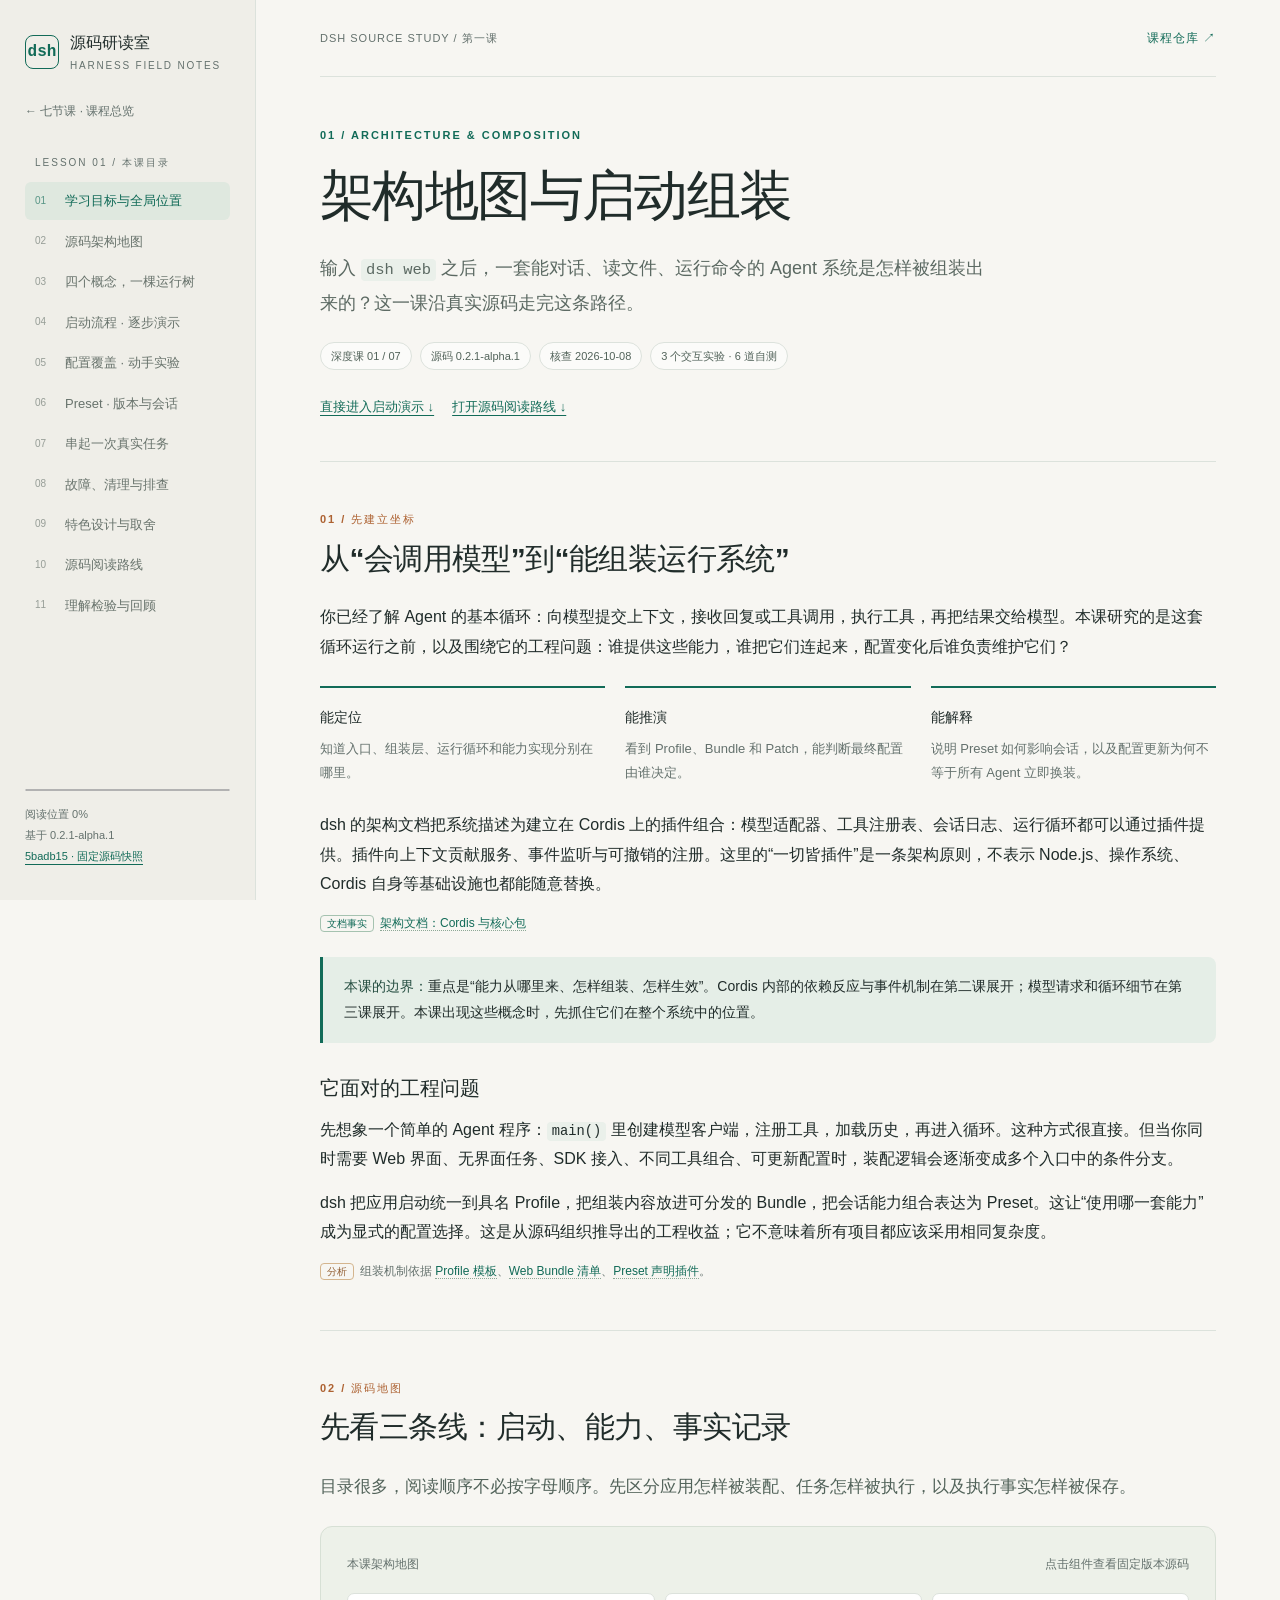
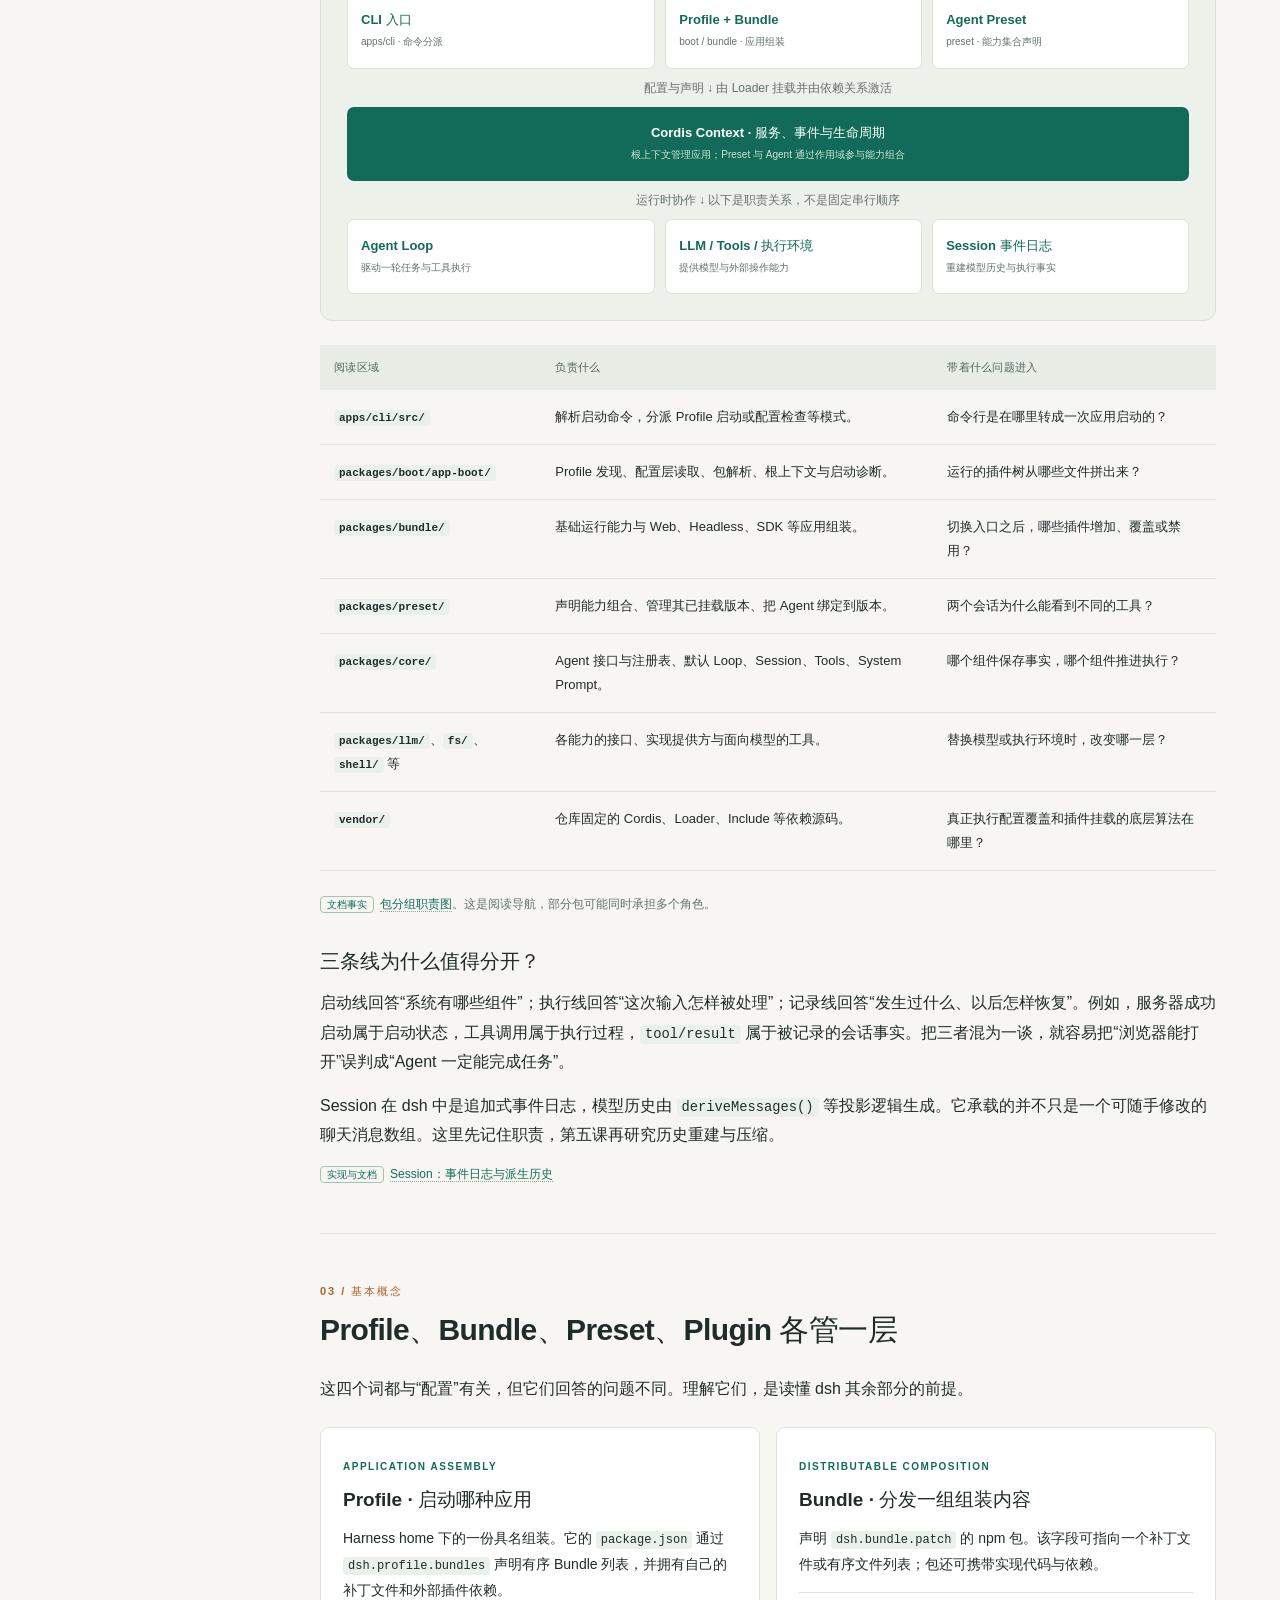
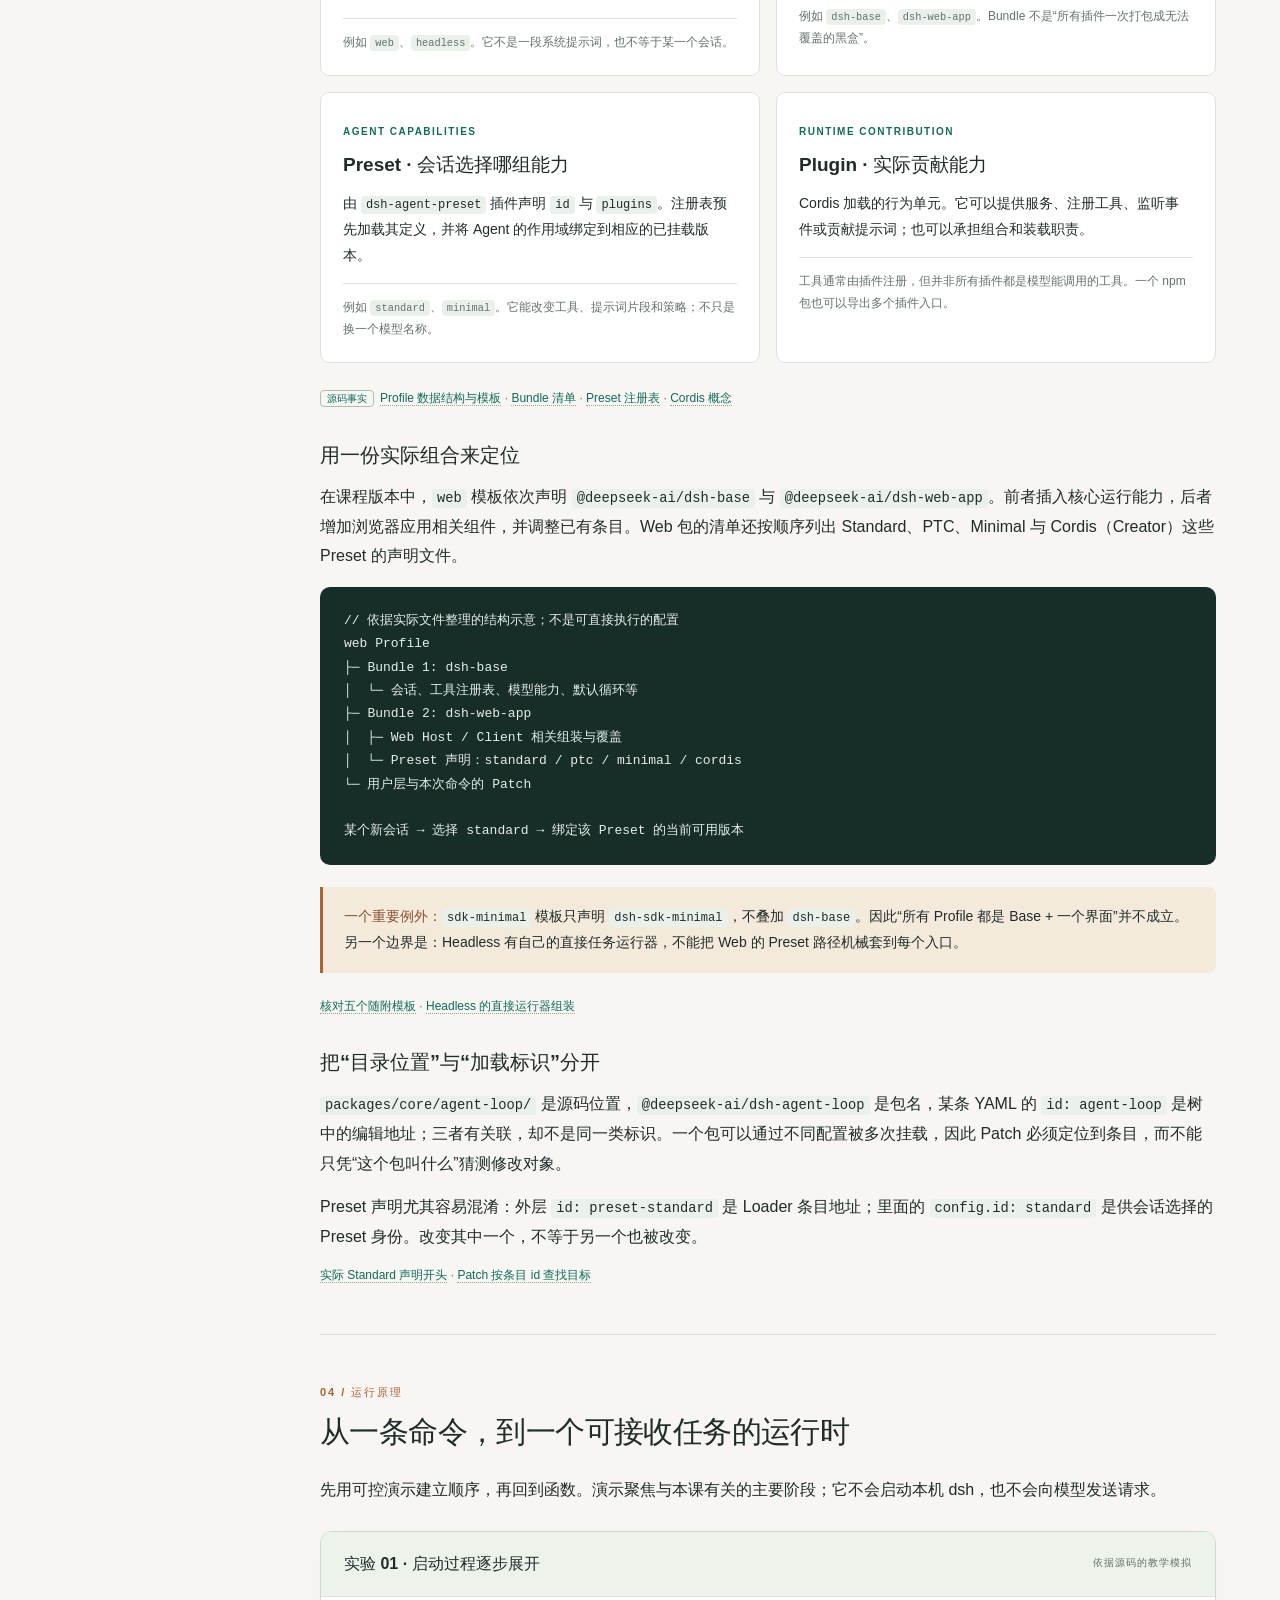
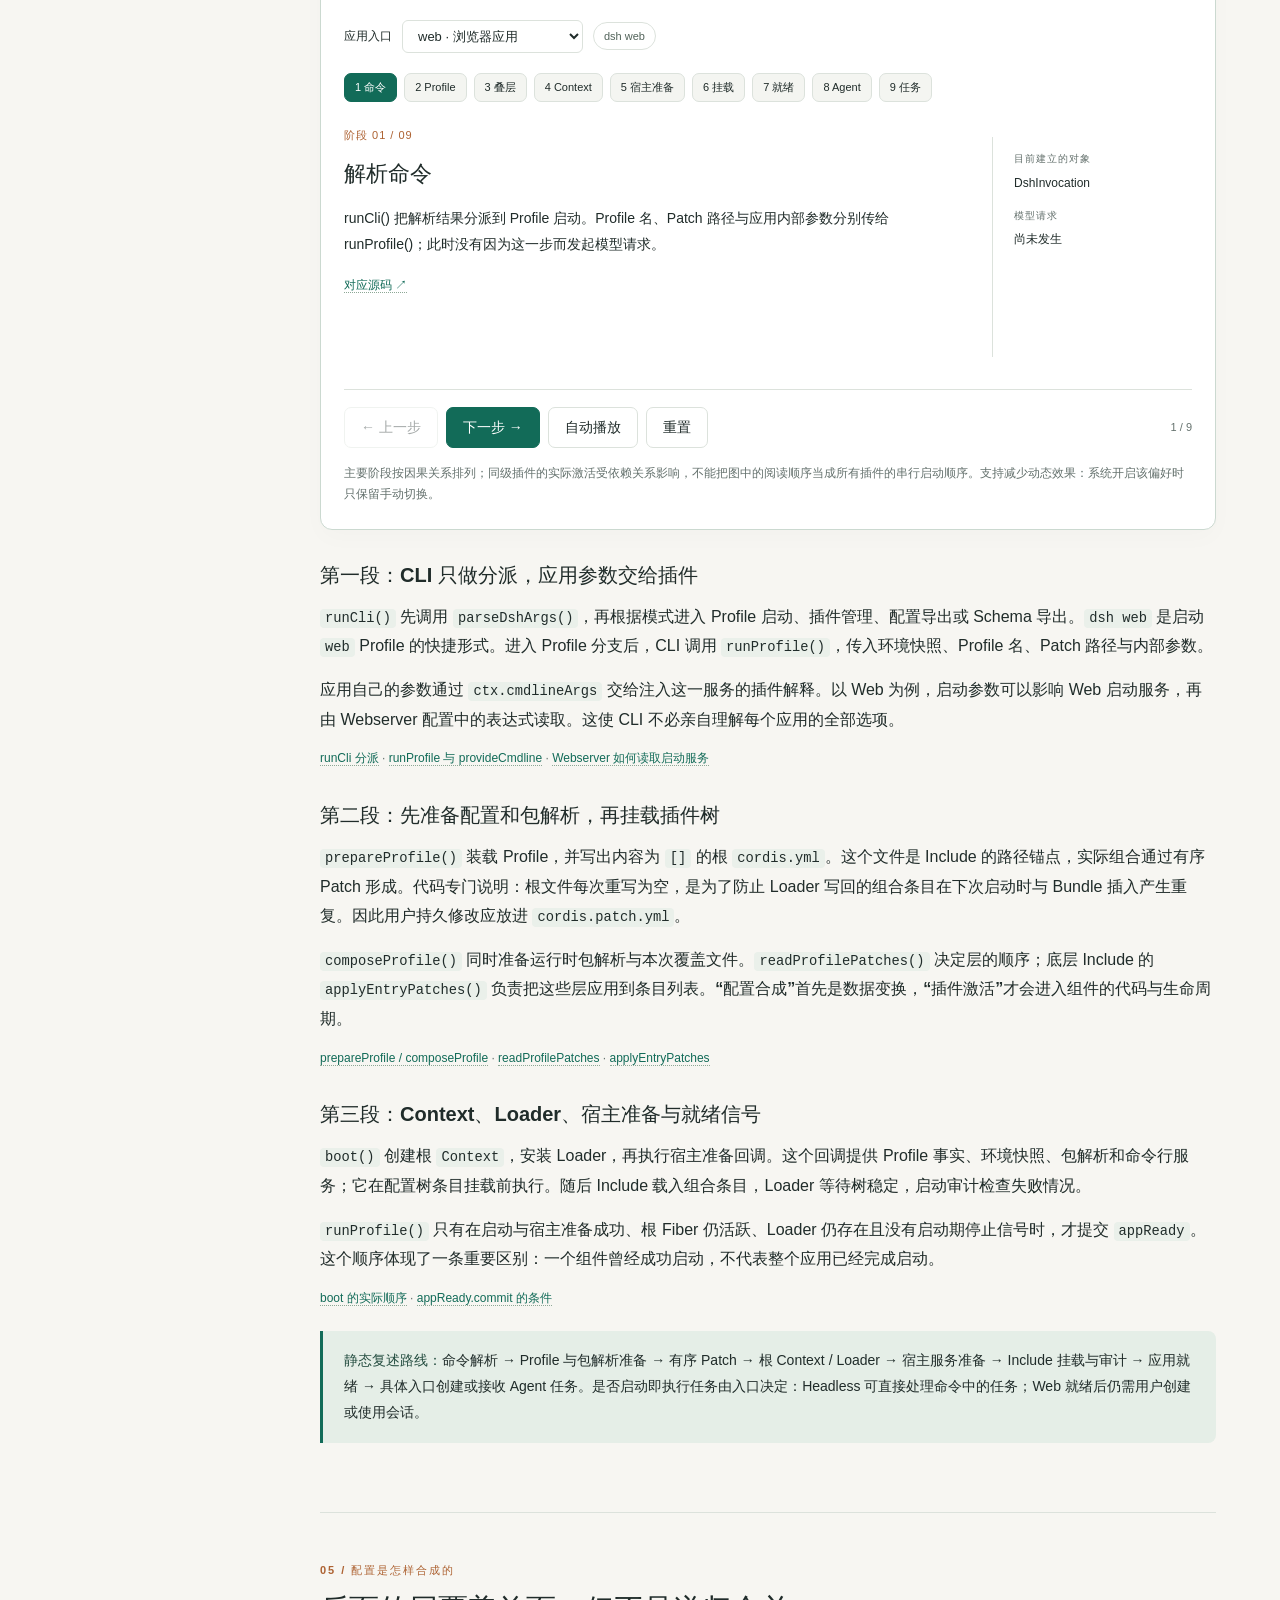
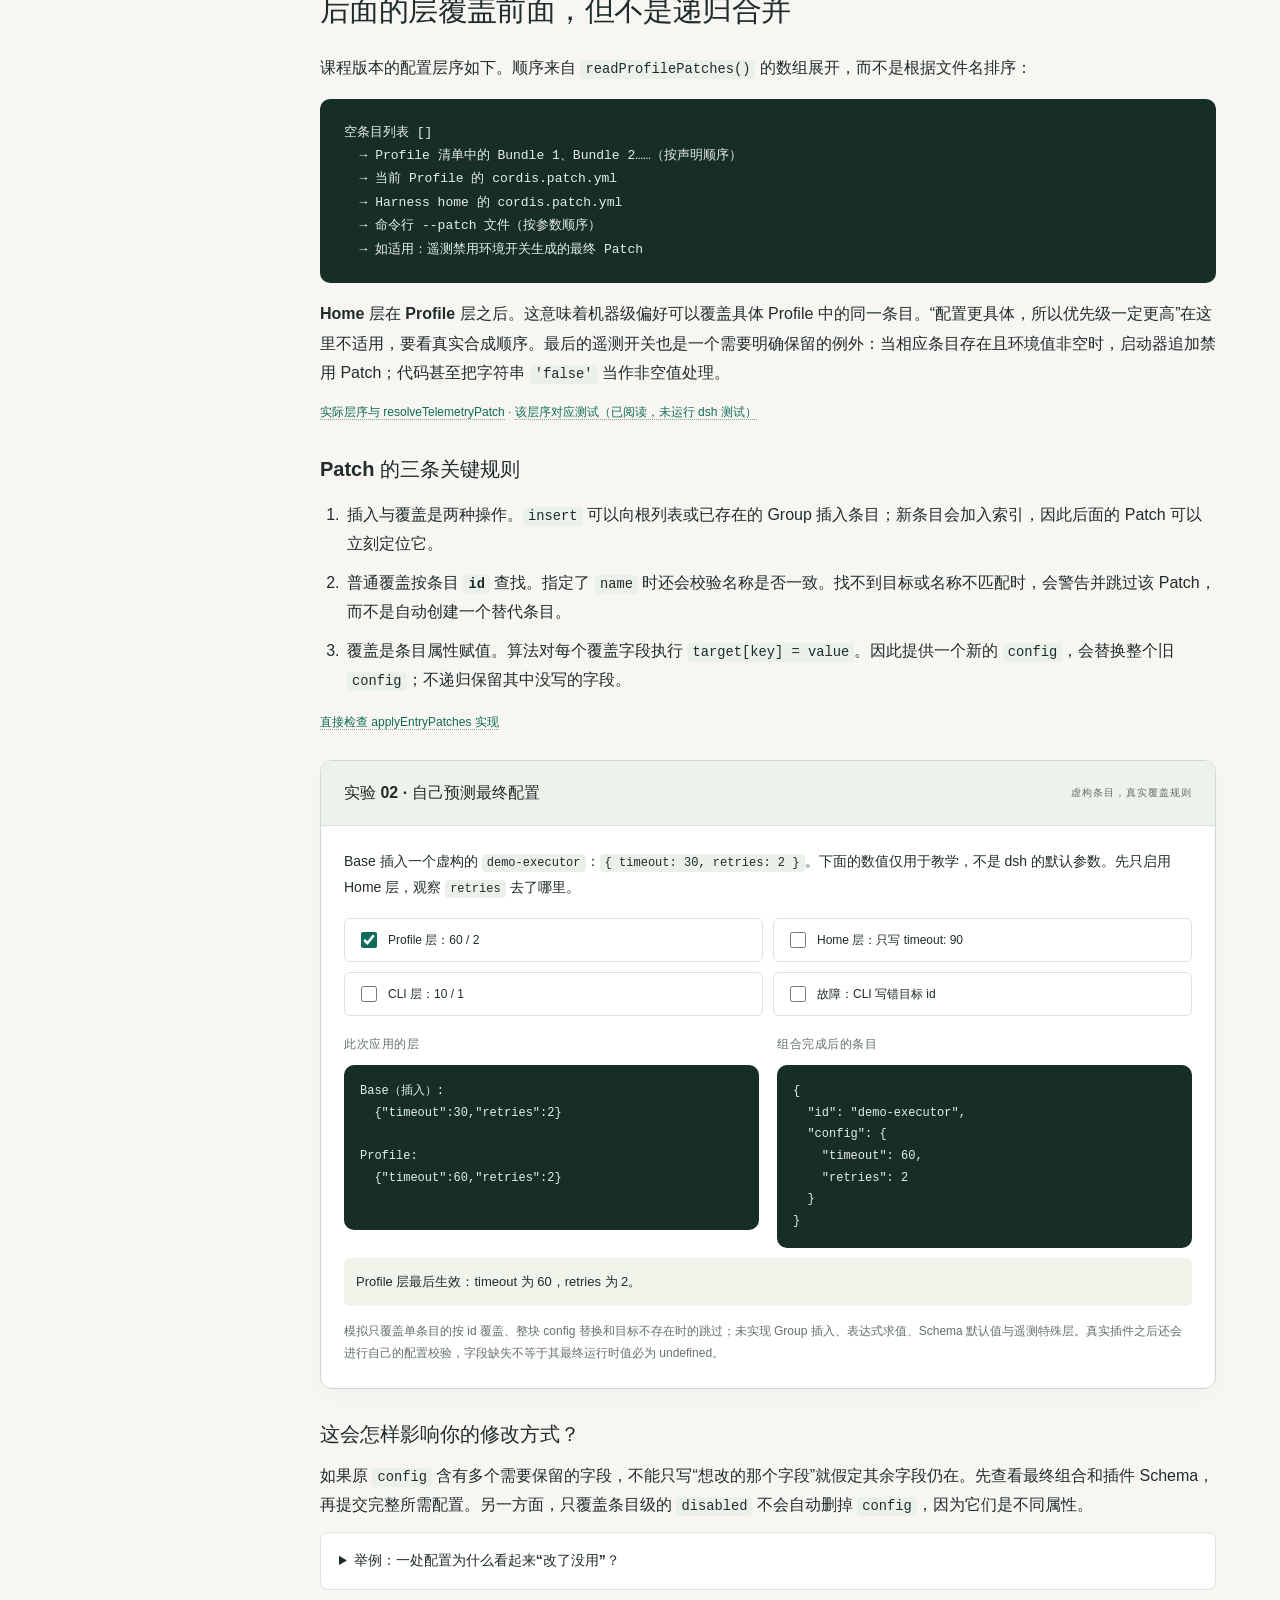
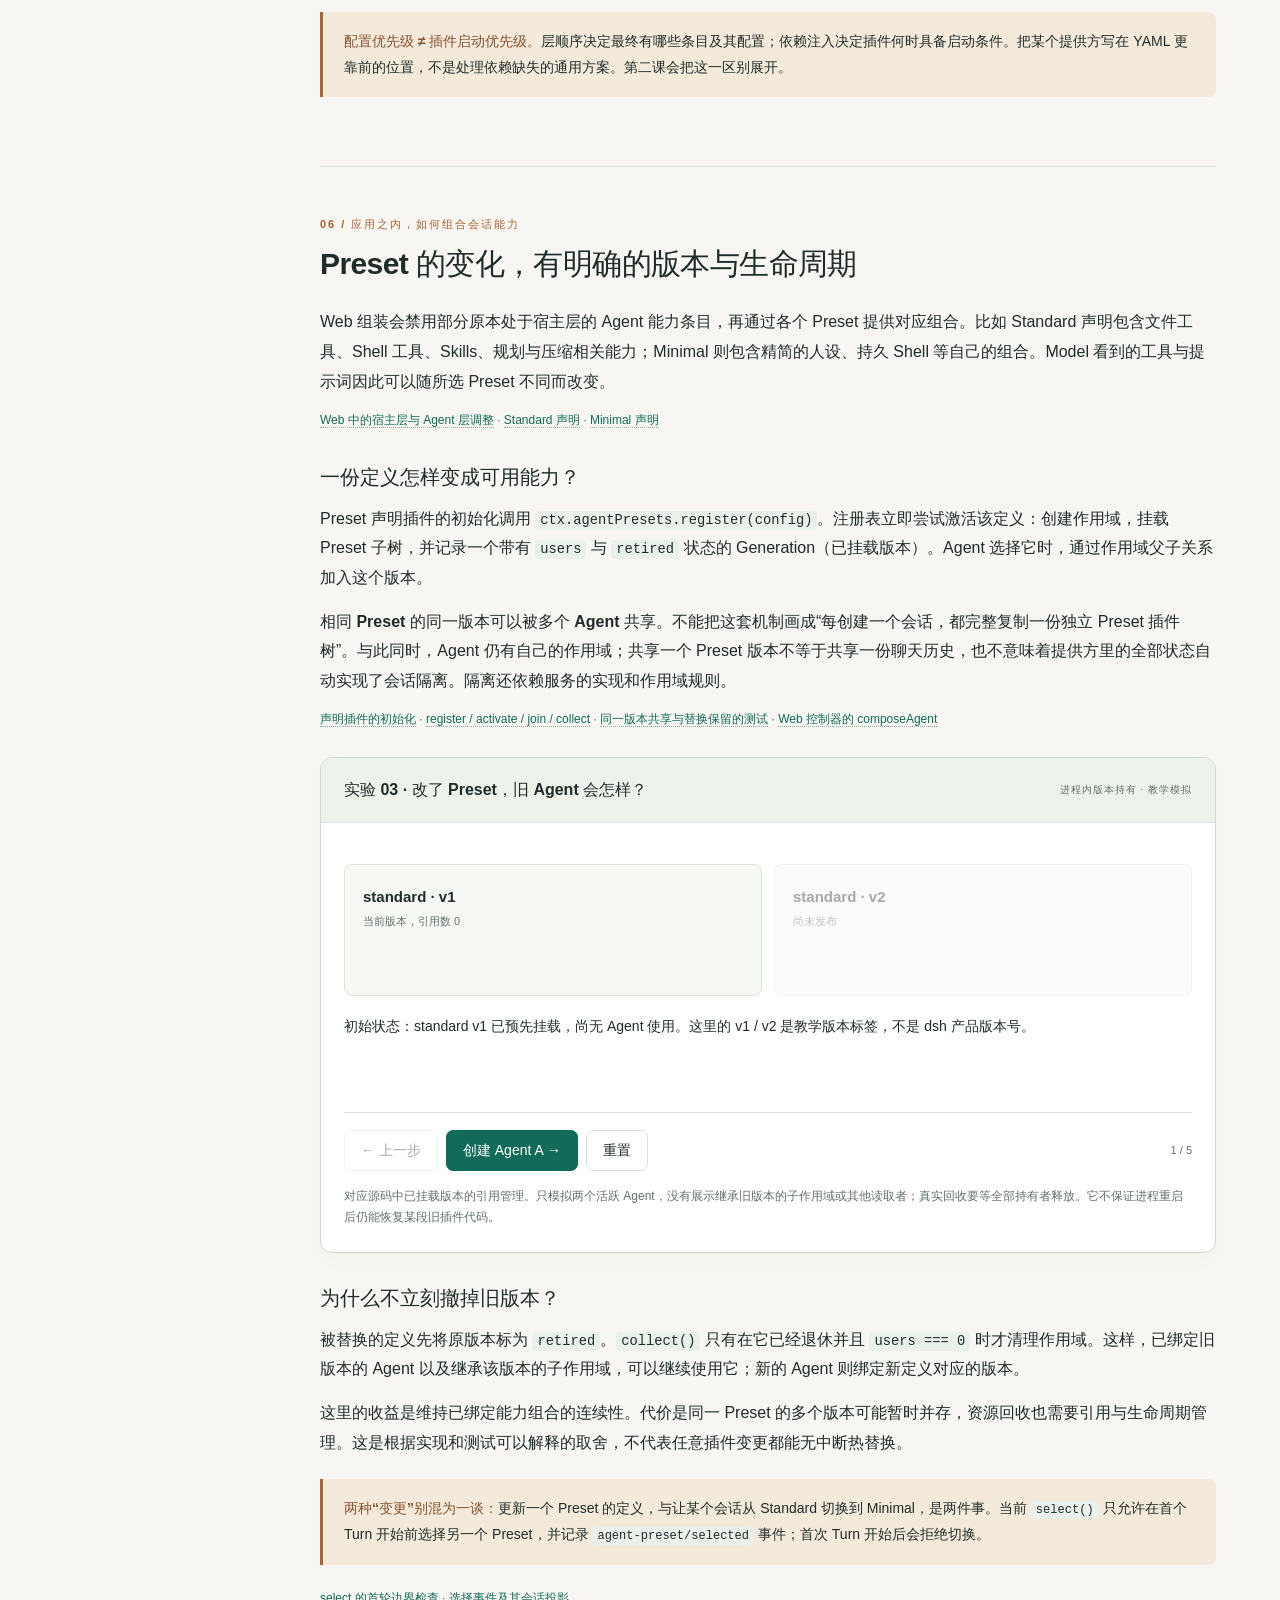
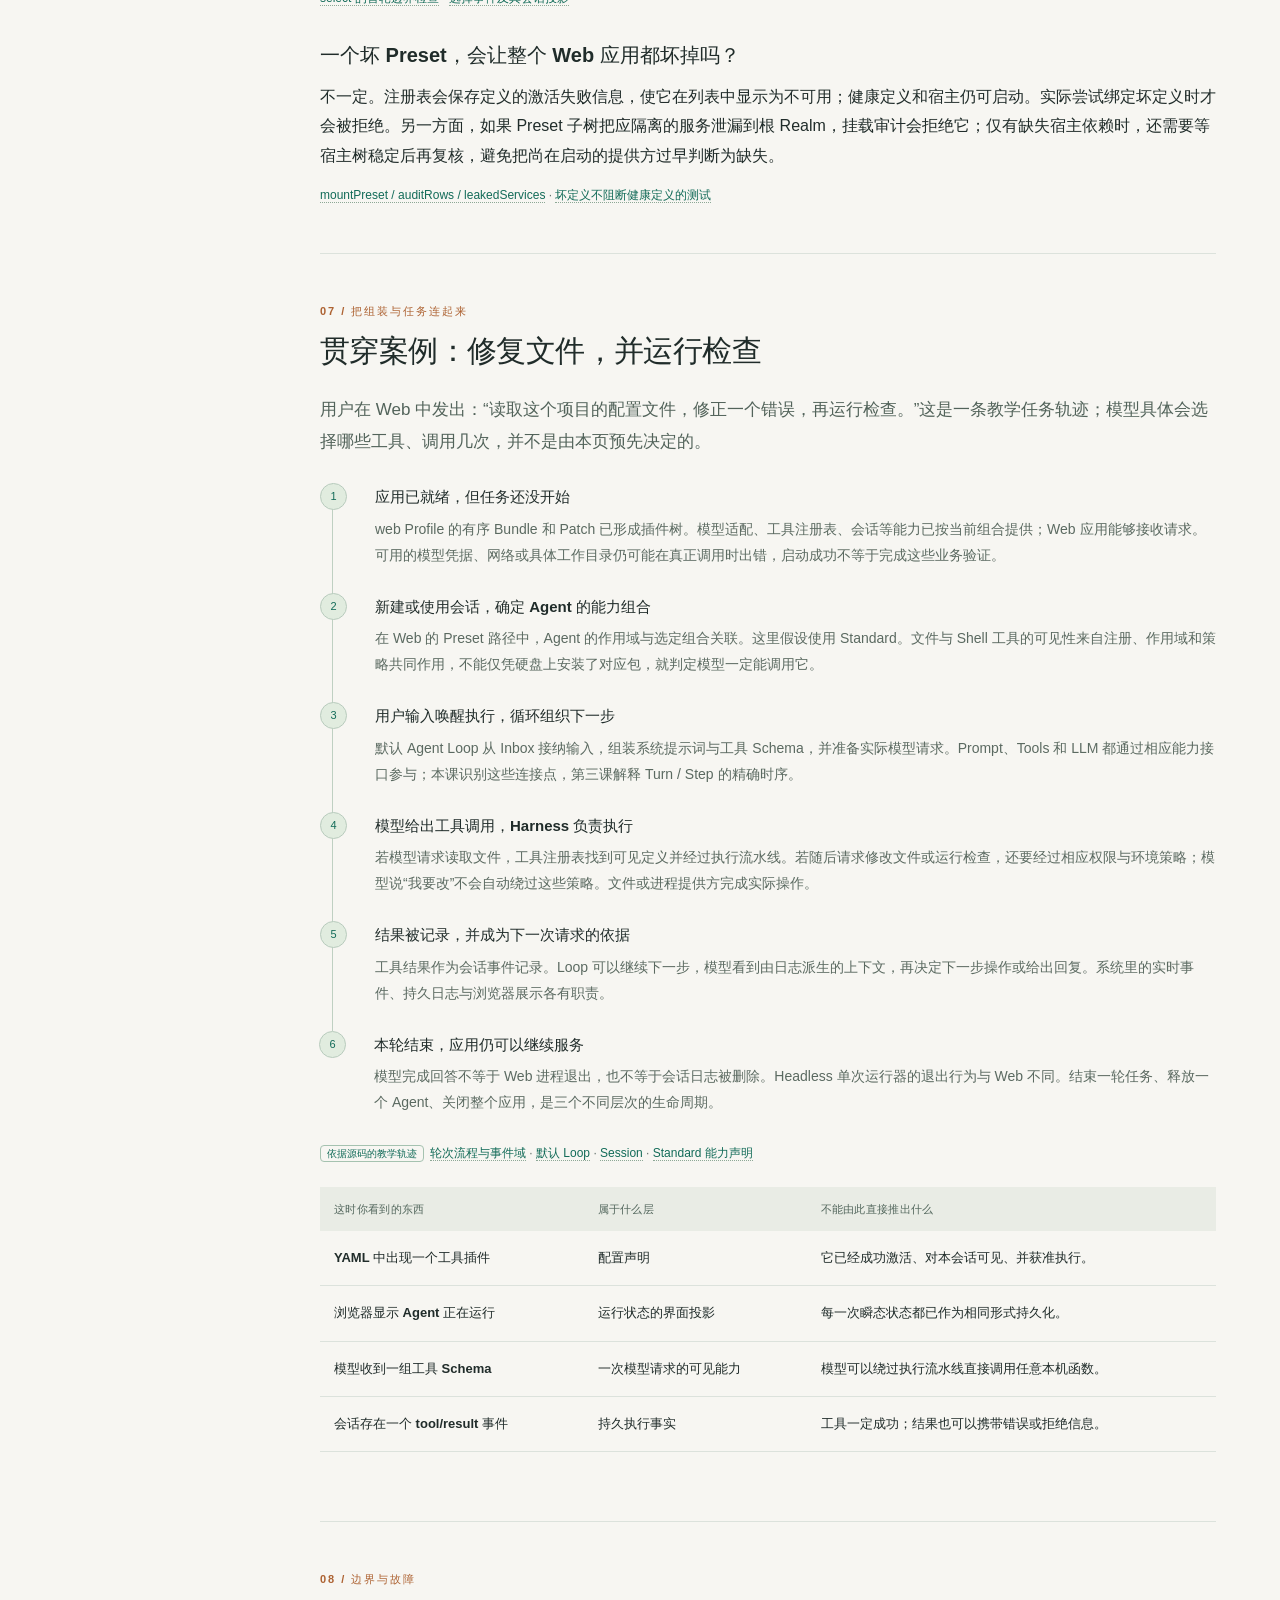
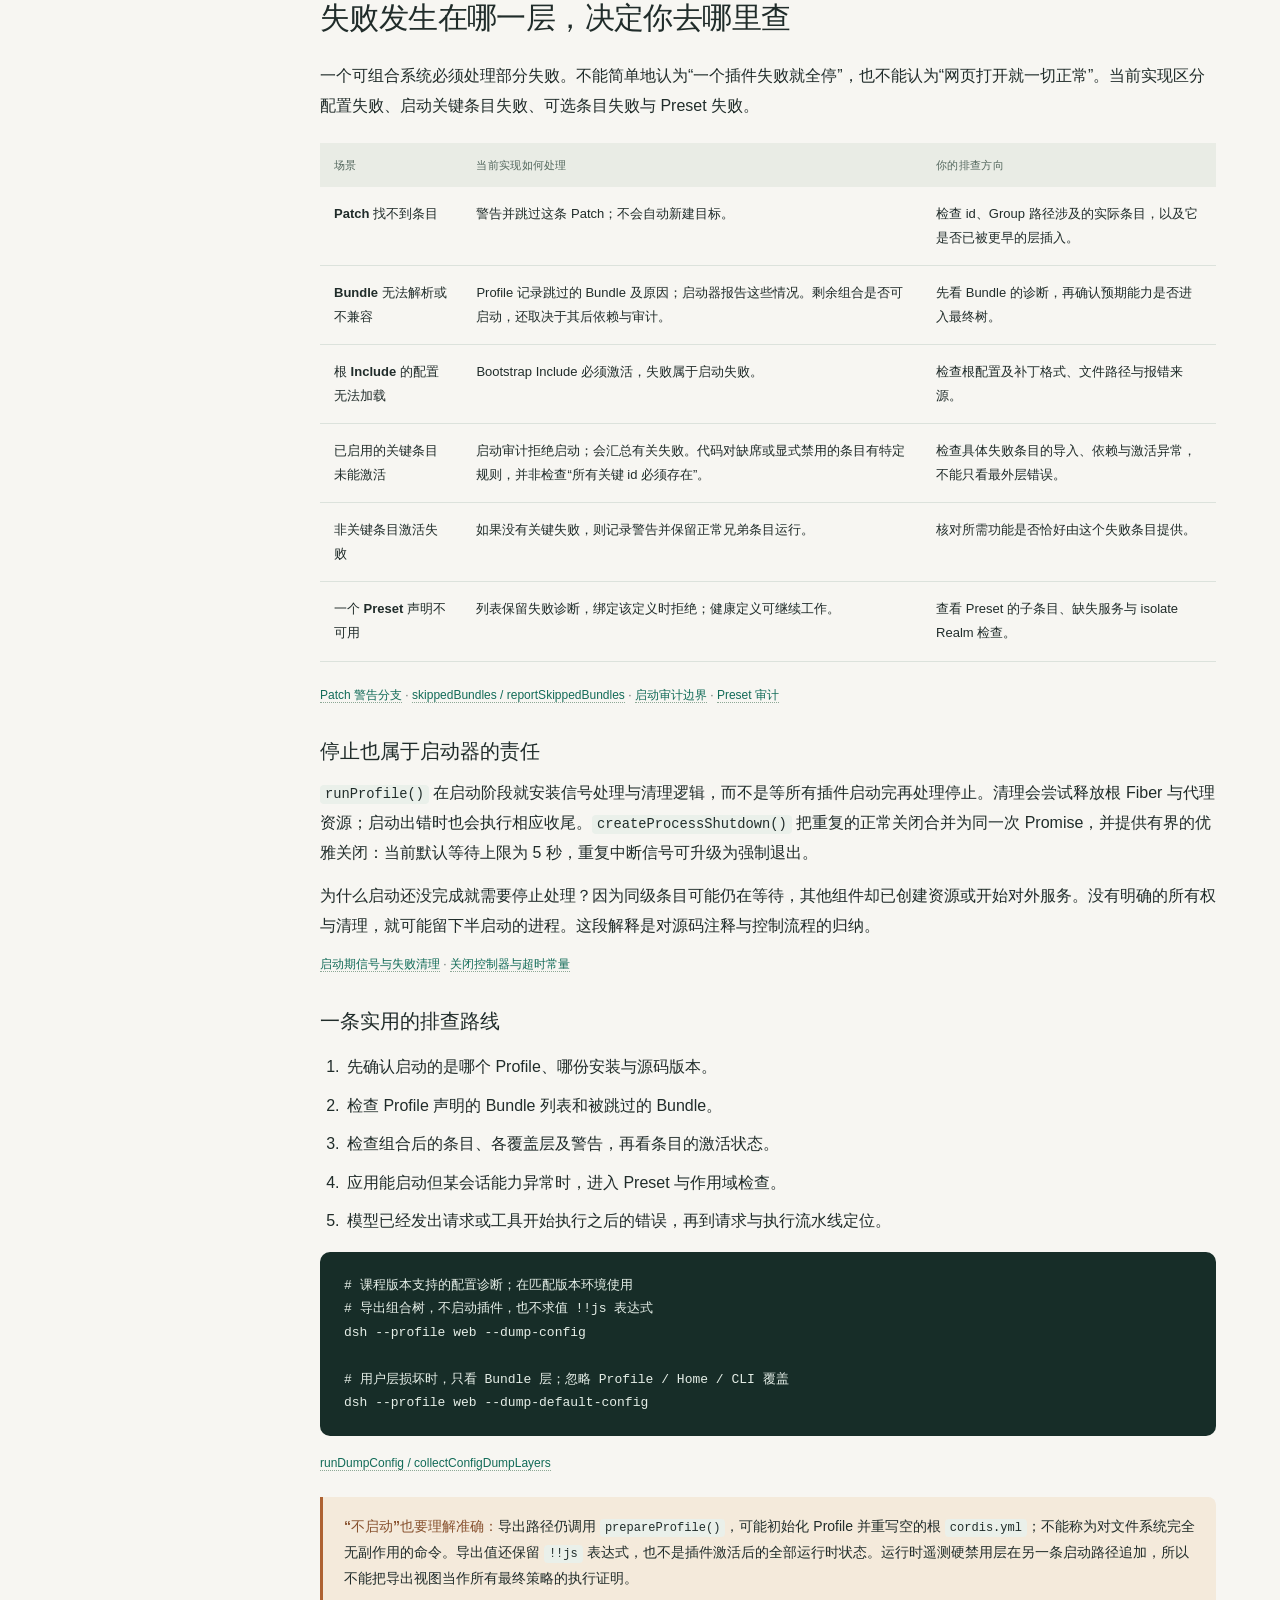
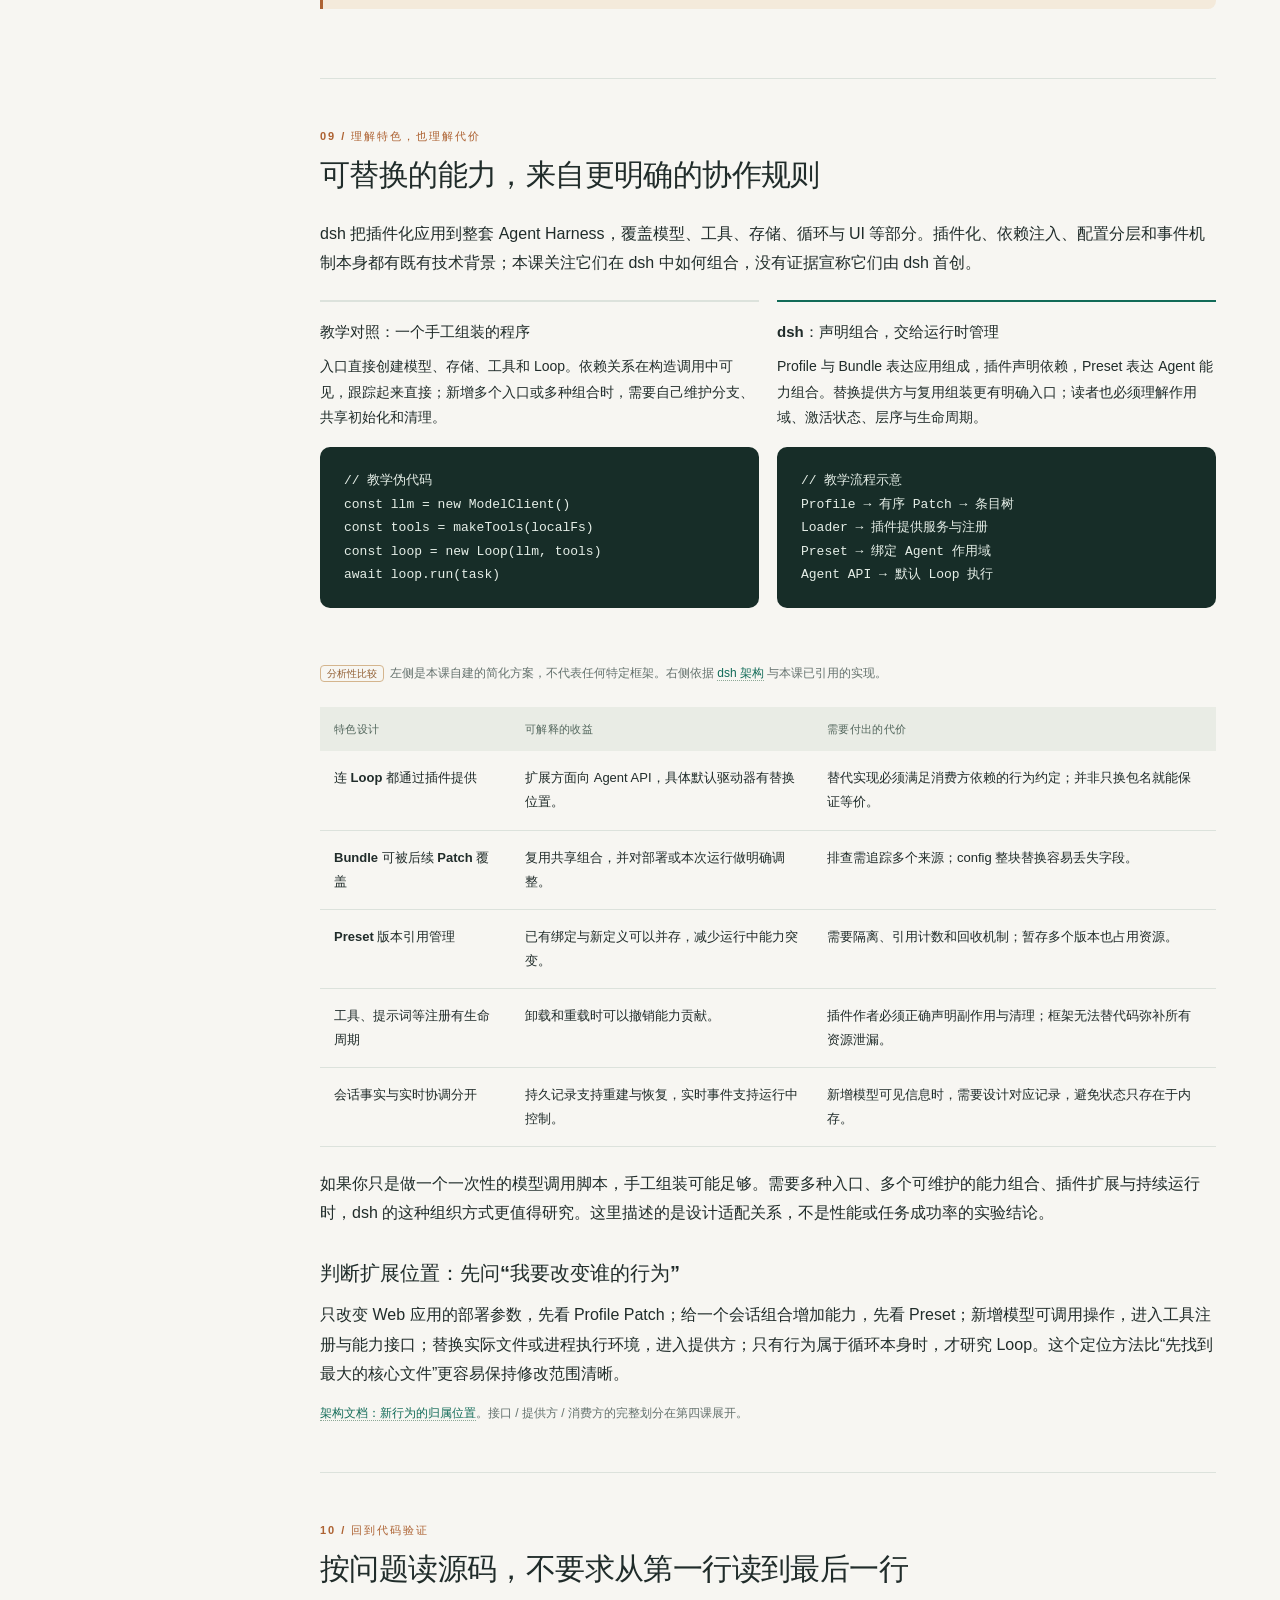
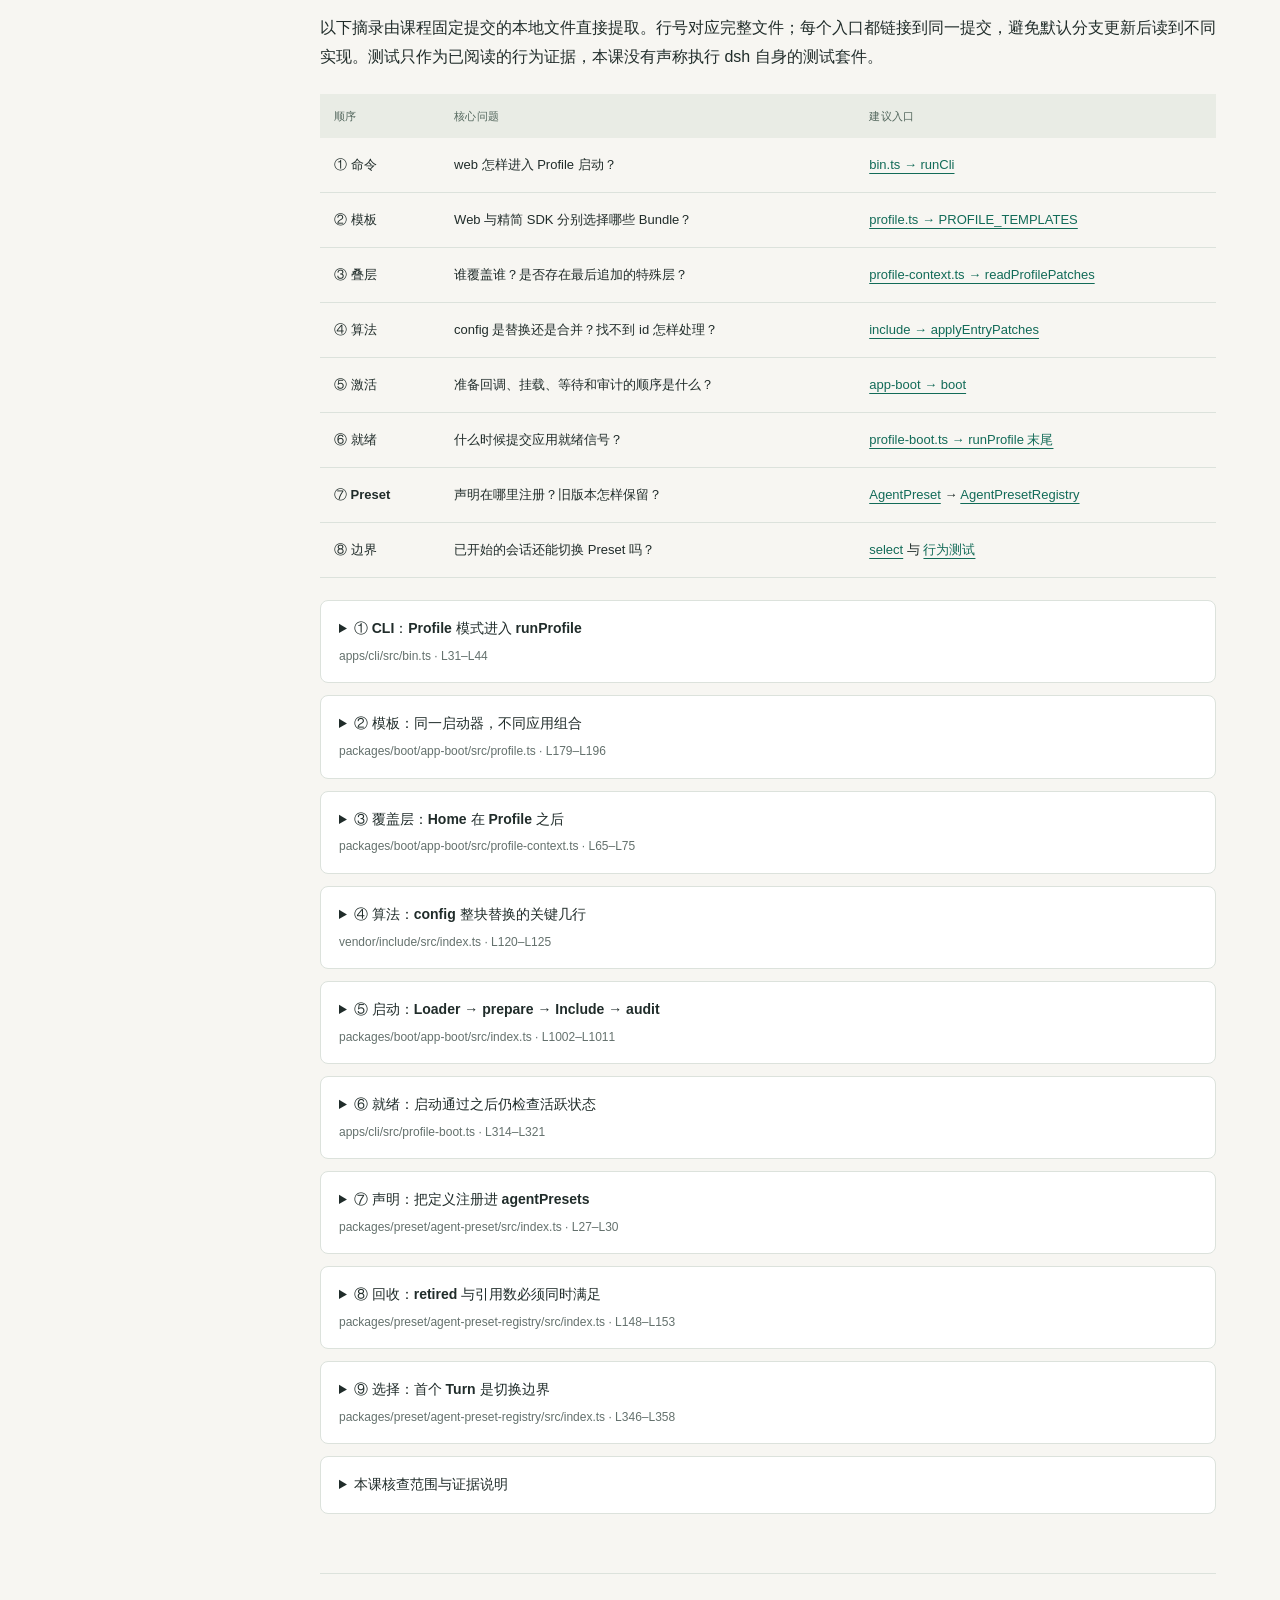
==== lessons/01/index.html @ 05ad173b "Create first DeepSeek Harness architecture lesson and course site" ====
<!doctype html>
<html lang="zh-CN">
<head>
<meta charset="UTF-8"><meta name="viewport" content="width=device-width, initial-scale=1">
<title>01 · 架构地图与启动组装 — DSH 源码研读室</title>
<meta name="description" content="从真实源码理解 DeepSeek Harness 的 Profile、Bundle、Preset、插件树与启动流程。包含配置覆盖、启动流程和 Preset 生命周期交互实验。">
<link rel="icon" type="image/svg+xml" href="data:image/svg+xml,%3Csvg xmlns='http://www.w3.org/2000/svg' viewBox='0 0 64 64'%3E%3Crect width='64' height='64' rx='14' fill='%23126b58'/%3E%3Cpath d='M16 17h13v13H16zm19 0h13v13H35zM16 36h13v13H16zm19 0h13v13H35z' fill='%23e5eee7'/%3E%3C/svg%3E">
<link rel="stylesheet" href="../../assets/course.css"><script src="sources.js" defer></script><script src="../../assets/lesson01-models.js" defer></script><script src="../../assets/lesson01.js" defer></script>
</head>
<body>
<a class="skip" href="#main">跳到课程正文</a>
<aside class="sidebar" aria-label="课程导航">
<a class="brand" href="../../"><span class="brandmark" aria-hidden="true">dsh</span><span>源码研读室<small>HARNESS FIELD NOTES</small></span></a>
<a class="back" href="../../">← 七节课 · 课程总览</a>
<div class="nav-label">LESSON 01 / 本课目录</div>
<nav class="toc">
<a href="#orientation"><b>01</b> 学习目标与全局位置</a><a href="#map"><b>02</b> 源码架构地图</a><a href="#concepts"><b>03</b> 四个概念，一棵运行树</a><a href="#boot"><b>04</b> 启动流程 · 逐步演示</a><a href="#patches"><b>05</b> 配置覆盖 · 动手实验</a><a href="#presets"><b>06</b> Preset · 版本与会话</a><a href="#case"><b>07</b> 串起一次真实任务</a><a href="#failures"><b>08</b> 故障、清理与排查</a><a href="#tradeoffs"><b>09</b> 特色设计与取舍</a><a href="#sources"><b>10</b> 源码阅读路线</a><a href="#check"><b>11</b> 理解检验与回顾</a>
</nav>
<div class="sidebar-foot"><progress id="reading-progress" max="100" value="0" aria-label="页面阅读位置"></progress><span id="reading-percent">阅读位置 0%</span><br>基于 0.2.1-alpha.1<br><a data-ref="commit" href="https://github.com/deepseek-ai/deepseek-harness/tree/5badb15009ae1756c3afe0ae0cef1faafc290ccc" target="_blank" rel="noopener">5badb15 · 固定源码快照</a></div>
</aside>
<div class="mobile-header"><a href="../../">dsh / 源码研读室</a><label><span class="sr-only">跳转到</span><select id="mobile-nav" aria-label="跳转到课程章节"><option value="">本课目录</option><option value="orientation">01 学习目标</option><option value="map">02 架构地图</option><option value="concepts">03 核心概念</option><option value="boot">04 启动演示</option><option value="patches">05 配置实验</option><option value="presets">06 Preset 实验</option><option value="case">07 完整任务</option><option value="failures">08 故障排查</option><option value="tradeoffs">09 设计取舍</option><option value="sources">10 源码路线</option><option value="check">11 理解检验</option></select></label></div>
<main class="main" id="main">
<div class="topline"><span>DSH SOURCE STUDY / 第一课</span><a href="https://github.com/Han2233/dsh-course" target="_blank" rel="noopener">课程仓库 ↗</a></div>
<header class="hero">
<div class="eyebrow">01 / Architecture &amp; Composition</div>
<h1>架构地图与启动组装</h1>
<p class="lead">输入 <code>dsh web</code> 之后，一套能对话、读文件、运行命令的 Agent 系统是怎样被组装出来的？这一课沿真实源码走完这条路径。</p>
<div class="meta"><span class="pill">深度课 01 / 07</span><span class="pill">源码 0.2.1-alpha.1</span><span class="pill">核查 2026-10-08</span><span class="pill">3 个交互实验 · 6 道自测</span></div>
<div class="hero-bottom"><a href="#boot" class="text-link">直接进入启动演示 ↓</a><a href="#sources" class="text-link">打开源码阅读路线 ↓</a></div>
</header>
<noscript><p class="noscript">当前浏览器未启用 JavaScript。正文、源码摘录、静态流程和答案解析仍可阅读；三个交互实验需要启用 JavaScript。</p></noscript>
<section class="lesson-section" id="orientation">
<div class="section-no">01 / 先建立坐标</div><h2>从“会调用模型”到“能组装运行系统”</h2>
<p>你已经了解 Agent 的基本循环：向模型提交上下文，接收回复或工具调用，执行工具，再把结果交给模型。本课研究的是这套循环运行之前，以及围绕它的工程问题：<strong>谁提供这些能力，谁把它们连起来，配置变化后谁负责维护它们？</strong></p>
<div class="goals"><div class="goal"><b>能定位</b><p>知道入口、组装层、运行循环和能力实现分别在哪里。</p></div><div class="goal"><b>能推演</b><p>看到 Profile、Bundle 和 Patch，能判断最终配置由谁决定。</p></div><div class="goal"><b>能解释</b><p>说明 Preset 如何影响会话，以及配置更新为何不等于所有 Agent 立即换装。</p></div></div>
<p>dsh 的架构文档把系统描述为建立在 Cordis 上的插件组合：模型适配器、工具注册表、会话日志、运行循环都可以通过插件提供。插件向上下文贡献服务、事件监听与可撤销的注册。这里的“一切皆插件”是一条架构原则，不表示 Node.js、操作系统、Cordis 自身等基础设施也都能随意替换。</p>
<p class="evidence"><span class="tag">文档事实</span><a data-ref="architecture" href="https://github.com/deepseek-ai/deepseek-harness/blob/5badb15009ae1756c3afe0ae0cef1faafc290ccc/docs/architecture.zh.md#L1" target="_blank" rel="noopener">架构文档：Cordis 与核心包</a></p>
<div class="note"><strong>本课的边界：</strong>重点是“能力从哪里来、怎样组装、怎样生效”。Cordis 内部的依赖反应与事件机制在第二课展开；模型请求和循环细节在第三课展开。本课出现这些概念时，先抓住它们在整个系统中的位置。</div>
<h3>它面对的工程问题</h3>
<p>先想象一个简单的 Agent 程序：<code>main()</code> 里创建模型客户端，注册工具，加载历史，再进入循环。这种方式很直接。但当你同时需要 Web 界面、无界面任务、SDK 接入、不同工具组合、可更新配置时，装配逻辑会逐渐变成多个入口中的条件分支。</p>
<p>dsh 把应用启动统一到具名 Profile，把组装内容放进可分发的 Bundle，把会话能力组合表达为 Preset。这让“使用哪一套能力”成为显式的配置选择。<strong>这是从源码组织推导出的工程收益</strong>；它不意味着所有项目都应该采用相同复杂度。</p>
<p class="evidence"><span class="tag infer">分析</span>组装机制依据 <a data-ref="profiles" href="https://github.com/deepseek-ai/deepseek-harness/blob/5badb15009ae1756c3afe0ae0cef1faafc290ccc/packages/boot/app-boot/src/profile.ts#L179-L196" target="_blank" rel="noopener">Profile 模板</a>、<a data-ref="web-manifest" href="https://github.com/deepseek-ai/deepseek-harness/blob/5badb15009ae1756c3afe0ae0cef1faafc290ccc/packages/bundle/web-app/package.json#L42-L54" target="_blank" rel="noopener">Web Bundle 清单</a>、<a data-ref="preset-declare" href="https://github.com/deepseek-ai/deepseek-harness/blob/5badb15009ae1756c3afe0ae0cef1faafc290ccc/packages/preset/agent-preset/src/index.ts#L12-L30" target="_blank" rel="noopener">Preset 声明插件</a>。</p>
</section>
<section class="lesson-section" id="map">
<div class="section-no">02 / 源码地图</div><h2>先看三条线：启动、能力、事实记录</h2>
<p class="intro">目录很多，阅读顺序不必按字母顺序。先区分应用怎样被装配、任务怎样被执行，以及执行事实怎样被保存。</p>
<div class="architecture" aria-label="dsh 架构关系图">
<div class="architecture-head"><strong>本课架构地图</strong><span>点击组件查看固定版本源码</span></div>
<div class="arch-row"><a class="arch-node" data-ref="cli" href="https://github.com/deepseek-ai/deepseek-harness/blob/5badb15009ae1756c3afe0ae0cef1faafc290ccc/apps/cli/src/bin.ts#L26-L50" target="_blank" rel="noopener"><b>CLI 入口</b><small>apps/cli · 命令分派</small></a><a class="arch-node" data-ref="profiles" href="https://github.com/deepseek-ai/deepseek-harness/blob/5badb15009ae1756c3afe0ae0cef1faafc290ccc/packages/boot/app-boot/src/profile.ts#L179-L196" target="_blank" rel="noopener"><b>Profile + Bundle</b><small>boot / bundle · 应用组装</small></a><a class="arch-node" data-ref="preset-declare" href="https://github.com/deepseek-ai/deepseek-harness/blob/5badb15009ae1756c3afe0ae0cef1faafc290ccc/packages/preset/agent-preset/src/index.ts#L12-L30" target="_blank" rel="noopener"><b>Agent Preset</b><small>preset · 能力集合声明</small></a></div>
<div class="arch-arrow" aria-hidden="true">配置与声明 ↓ 由 Loader 挂载并由依赖关系激活</div>
<div class="arch-row"><a class="arch-node arch-core" data-ref="boot" href="https://github.com/deepseek-ai/deepseek-harness/blob/5badb15009ae1756c3afe0ae0cef1faafc290ccc/packages/boot/app-boot/src/index.ts#L973-L1015" target="_blank" rel="noopener"><b>Cordis Context · 服务、事件与生命周期</b><small>根上下文管理应用；Preset 与 Agent 通过作用域参与能力组合</small></a></div>
<div class="arch-arrow" aria-hidden="true">运行时协作 ↓ 以下是职责关系，不是固定串行顺序</div>
<div class="arch-row"><a class="arch-node" data-ref="agent-loop" href="https://github.com/deepseek-ai/deepseek-harness/blob/5badb15009ae1756c3afe0ae0cef1faafc290ccc/packages/core/agent-loop/src/index.ts#L330" target="_blank" rel="noopener"><b>Agent Loop</b><small>驱动一轮任务与工具执行</small></a><a class="arch-node" data-ref="architecture" href="https://github.com/deepseek-ai/deepseek-harness/blob/5badb15009ae1756c3afe0ae0cef1faafc290ccc/docs/architecture.zh.md#L1" target="_blank" rel="noopener"><b>LLM / Tools / 执行环境</b><small>提供模型与外部操作能力</small></a><a class="arch-node" data-ref="session" href="https://github.com/deepseek-ai/deepseek-harness/blob/5badb15009ae1756c3afe0ae0cef1faafc290ccc/packages/core/session/README.zh.md#L6" target="_blank" rel="noopener"><b>Session 事件日志</b><small>重建模型历史与执行事实</small></a></div>
</div>
<div class="table-wrap"><table><thead><tr><th>阅读区域</th><th>负责什么</th><th>带着什么问题进入</th></tr></thead><tbody>
<tr><td><code>apps/cli/src/</code></td><td>解析启动命令，分派 Profile 启动或配置检查等模式。</td><td>命令行是在哪里转成一次应用启动的？</td></tr>
<tr><td><code>packages/boot/app-boot/</code></td><td>Profile 发现、配置层读取、包解析、根上下文与启动诊断。</td><td>运行的插件树从哪些文件拼出来？</td></tr>
<tr><td><code>packages/bundle/</code></td><td>基础运行能力与 Web、Headless、SDK 等应用组装。</td><td>切换入口之后，哪些插件增加、覆盖或禁用？</td></tr>
<tr><td><code>packages/preset/</code></td><td>声明能力组合、管理其已挂载版本、把 Agent 绑定到版本。</td><td>两个会话为什么能看到不同的工具？</td></tr>
<tr><td><code>packages/core/</code></td><td>Agent 接口与注册表、默认 Loop、Session、Tools、System Prompt。</td><td>哪个组件保存事实，哪个组件推进执行？</td></tr>
<tr><td><code>packages/llm/</code>、<code>fs/</code>、<code>shell/</code> 等</td><td>各能力的接口、实现提供方与面向模型的工具。</td><td>替换模型或执行环境时，改变哪一层？</td></tr>
<tr><td><code>vendor/</code></td><td>仓库固定的 Cordis、Loader、Include 等依赖源码。</td><td>真正执行配置覆盖和插件挂载的底层算法在哪里？</td></tr>
</tbody></table></div>
<p class="evidence"><span class="tag">文档事实</span><a data-ref="packages" href="https://github.com/deepseek-ai/deepseek-harness/blob/5badb15009ae1756c3afe0ae0cef1faafc290ccc/packages/README.md#L6" target="_blank" rel="noopener">包分组职责图</a>。这是阅读导航，部分包可能同时承担多个角色。</p>
<h3>三条线为什么值得分开？</h3>
<p><strong>启动线</strong>回答“系统有哪些组件”；<strong>执行线</strong>回答“这次输入怎样被处理”；<strong>记录线</strong>回答“发生过什么、以后怎样恢复”。例如，服务器成功启动属于启动状态，工具调用属于执行过程，<code>tool/result</code> 属于被记录的会话事实。把三者混为一谈，就容易把“浏览器能打开”误判成“Agent 一定能完成任务”。</p>
<p>Session 在 dsh 中是追加式事件日志，模型历史由 <code>deriveMessages()</code> 等投影逻辑生成。它承载的并不只是一个可随手修改的聊天消息数组。这里先记住职责，第五课再研究历史重建与压缩。</p>
<p class="evidence"><span class="tag">实现与文档</span><a data-ref="session" href="https://github.com/deepseek-ai/deepseek-harness/blob/5badb15009ae1756c3afe0ae0cef1faafc290ccc/packages/core/session/README.zh.md#L6" target="_blank" rel="noopener">Session：事件日志与派生历史</a></p>
</section>
<section class="lesson-section" id="concepts">
<div class="section-no">03 / 基本概念</div><h2>Profile、Bundle、Preset、Plugin 各管一层</h2>
<p>这四个词都与“配置”有关，但它们回答的问题不同。理解它们，是读懂 dsh 其余部分的前提。</p>
<div class="definition-grid">
<article class="definition"><span class="smallcaps">APPLICATION ASSEMBLY</span><h3>Profile · 启动哪种应用</h3><p>Harness home 下的一份具名组装。它的 <code>package.json</code> 通过 <code>dsh.profile.bundles</code> 声明有序 Bundle 列表，并拥有自己的补丁文件和外部插件依赖。</p><p class="boundary">例如 <code>web</code>、<code>headless</code>。它不是一段系统提示词，也不等于某一个会话。</p></article>
<article class="definition"><span class="smallcaps">DISTRIBUTABLE COMPOSITION</span><h3>Bundle · 分发一组组装内容</h3><p>声明 <code>dsh.bundle.patch</code> 的 npm 包。该字段可指向一个补丁文件或有序文件列表；包还可携带实现代码与依赖。</p><p class="boundary">例如 <code>dsh-base</code>、<code>dsh-web-app</code>。Bundle 不是“所有插件一次打包成无法覆盖的黑盒”。</p></article>
<article class="definition"><span class="smallcaps">AGENT CAPABILITIES</span><h3>Preset · 会话选择哪组能力</h3><p>由 <code>dsh-agent-preset</code> 插件声明 <code>id</code> 与 <code>plugins</code>。注册表预先加载其定义，并将 Agent 的作用域绑定到相应的已挂载版本。</p><p class="boundary">例如 <code>standard</code>、<code>minimal</code>。它能改变工具、提示词片段和策略；不只是换一个模型名称。</p></article>
<article class="definition"><span class="smallcaps">RUNTIME CONTRIBUTION</span><h3>Plugin · 实际贡献能力</h3><p>Cordis 加载的行为单元。它可以提供服务、注册工具、监听事件或贡献提示词；也可以承担组合和装载职责。</p><p class="boundary">工具通常由插件注册，但并非所有插件都是模型能调用的工具。一个 npm 包也可以导出多个插件入口。</p></article>
</div>
<p class="evidence"><span class="tag">源码事实</span><a data-ref="profiles" href="https://github.com/deepseek-ai/deepseek-harness/blob/5badb15009ae1756c3afe0ae0cef1faafc290ccc/packages/boot/app-boot/src/profile.ts#L179-L196" target="_blank" rel="noopener">Profile 数据结构与模板</a> · <a data-ref="web-manifest" href="https://github.com/deepseek-ai/deepseek-harness/blob/5badb15009ae1756c3afe0ae0cef1faafc290ccc/packages/bundle/web-app/package.json#L42-L54" target="_blank" rel="noopener">Bundle 清单</a> · <a data-ref="registry" href="https://github.com/deepseek-ai/deepseek-harness/blob/5badb15009ae1756c3afe0ae0cef1faafc290ccc/packages/preset/agent-preset-registry/src/index.ts#L81" target="_blank" rel="noopener">Preset 注册表</a> · <a data-ref="cordis-primer" href="https://github.com/deepseek-ai/deepseek-harness/blob/5badb15009ae1756c3afe0ae0cef1faafc290ccc/docs/cordis-primer.zh.md#L7" target="_blank" rel="noopener">Cordis 概念</a></p>
<h3>用一份实际组合来定位</h3>
<p>在课程版本中，<code>web</code> 模板依次声明 <code>@deepseek-ai/dsh-base</code> 与 <code>@deepseek-ai/dsh-web-app</code>。前者插入核心运行能力，后者增加浏览器应用相关组件，并调整已有条目。Web 包的清单还按顺序列出 Standard、PTC、Minimal 与 Cordis（Creator）这些 Preset 的声明文件。</p>
<pre><code>// 依据实际文件整理的结构示意；不是可直接执行的配置
web Profile
├─ Bundle 1: dsh-base
│  └─ 会话、工具注册表、模型能力、默认循环等
├─ Bundle 2: dsh-web-app
│  ├─ Web Host / Client 相关组装与覆盖
│  └─ Preset 声明：standard / ptc / minimal / cordis
└─ 用户层与本次命令的 Patch

某个新会话 → 选择 standard → 绑定该 Preset 的当前可用版本</code></pre>
<div class="note amber"><strong>一个重要例外：</strong><code>sdk-minimal</code> 模板只声明 <code>dsh-sdk-minimal</code>，不叠加 <code>dsh-base</code>。因此“所有 Profile 都是 Base + 一个界面”并不成立。另一个边界是：Headless 有自己的直接任务运行器，不能把 Web 的 Preset 路径机械套到每个入口。</div>
<p class="evidence"><a data-ref="profiles" href="https://github.com/deepseek-ai/deepseek-harness/blob/5badb15009ae1756c3afe0ae0cef1faafc290ccc/packages/boot/app-boot/src/profile.ts#L179-L196" target="_blank" rel="noopener">核对五个随附模板</a> · <a data-ref="headless" href="https://github.com/deepseek-ai/deepseek-harness/blob/5badb15009ae1756c3afe0ae0cef1faafc290ccc/packages/bundle/headless/cordis.patch.yml#L1" target="_blank" rel="noopener">Headless 的直接运行器组装</a></p>
<h3>把“目录位置”与“加载标识”分开</h3>
<p><code>packages/core/agent-loop/</code> 是源码位置，<code>@deepseek-ai/dsh-agent-loop</code> 是包名，某条 YAML 的 <code>id: agent-loop</code> 是树中的编辑地址；三者有关联，却不是同一类标识。一个包可以通过不同配置被多次挂载，因此 Patch 必须定位到条目，而不能只凭“这个包叫什么”猜测修改对象。</p>
<p>Preset 声明尤其容易混淆：外层 <code>id: preset-standard</code> 是 Loader 条目地址；里面的 <code>config.id: standard</code> 是供会话选择的 Preset 身份。改变其中一个，不等于另一个也被改变。</p>
<p class="evidence"><a data-ref="standard" href="https://github.com/deepseek-ai/deepseek-harness/blob/5badb15009ae1756c3afe0ae0cef1faafc290ccc/packages/bundle/web-app/presets/standard.patch.yml#L4" target="_blank" rel="noopener">实际 Standard 声明开头</a> · <a data-ref="patch-algorithm" href="https://github.com/deepseek-ai/deepseek-harness/blob/5badb15009ae1756c3afe0ae0cef1faafc290ccc/vendor/include/src/index.ts#L57-L132" target="_blank" rel="noopener">Patch 按条目 id 查找目标</a></p>
</section>
<section class="lesson-section" id="boot">
<div class="section-no">04 / 运行原理</div><h2>从一条命令，到一个可接收任务的运行时</h2>
<p>先用可控演示建立顺序，再回到函数。演示聚焦与本课有关的主要阶段；它不会启动本机 dsh，也不会向模型发送请求。</p>
<div class="lab" id="boot-lab">
<div class="lab-header"><h3>实验 01 · 启动过程逐步展开</h3><span>依据源码的教学模拟</span></div>
<div class="lab-body">
<div class="control-row"><label for="profile-choice">应用入口</label><select id="profile-choice"><option value="web">web · 浏览器应用</option><option value="headless">headless · 单次任务</option><option value="sdk-minimal">sdk-minimal · 精简 SDK</option></select><span class="pill" id="boot-command">dsh web</span></div>
<div class="step-rail" id="boot-rail" aria-label="启动阶段"></div>
<div class="step-view"><div class="step-content"><div class="step-count" id="boot-step-count">阶段 01 / 09</div><h4 id="boot-title">解析命令</h4><p id="boot-description">CLI 将启动参数解析成一次 Profile 调用。点击“下一步”，观察应用组装发生在哪里。</p><p class="evidence"><a id="boot-source" data-ref="cli" href="https://github.com/deepseek-ai/deepseek-harness/blob/5badb15009ae1756c3afe0ae0cef1faafc290ccc/apps/cli/src/bin.ts#L26-L50" target="_blank" rel="noopener">对应源码 ↗</a></p></div><dl class="state-box"><dt>目前建立的对象</dt><dd id="boot-object">DshInvocation</dd><dt>模型请求</dt><dd id="boot-model">尚未发生</dd></dl></div>
<div class="lab-actions"><button id="boot-prev" type="button">← 上一步</button><button id="boot-next" class="primary" type="button">下一步 →</button><button id="boot-play" type="button" aria-pressed="false">自动播放</button><button id="boot-reset" type="button">重置</button><span class="counter" id="boot-counter" aria-live="polite">1 / 9</span></div>
<p class="lab-caption">主要阶段按因果关系排列；同级插件的实际激活受依赖关系影响，不能把图中的阅读顺序当成所有插件的串行启动顺序。支持减少动态效果：系统开启该偏好时只保留手动切换。</p>
</div></div>
<h3>第一段：CLI 只做分派，应用参数交给插件</h3>
<p><code>runCli()</code> 先调用 <code>parseDshArgs()</code>，再根据模式进入 Profile 启动、插件管理、配置导出或 Schema 导出。<code>dsh web</code> 是启动 <code>web</code> Profile 的快捷形式。进入 Profile 分支后，CLI 调用 <code>runProfile()</code>，传入环境快照、Profile 名、Patch 路径与内部参数。</p>
<p>应用自己的参数通过 <code>ctx.cmdlineArgs</code> 交给注入这一服务的插件解释。以 Web 为例，启动参数可以影响 Web 启动服务，再由 Webserver 配置中的表达式读取。这使 CLI 不必亲自理解每个应用的全部选项。</p>
<p class="evidence"><a data-ref="cli" href="https://github.com/deepseek-ai/deepseek-harness/blob/5badb15009ae1756c3afe0ae0cef1faafc290ccc/apps/cli/src/bin.ts#L26-L50" target="_blank" rel="noopener">runCli 分派</a> · <a data-ref="runner" href="https://github.com/deepseek-ai/deepseek-harness/blob/5badb15009ae1756c3afe0ae0cef1faafc290ccc/apps/cli/src/profile-boot.ts#L167" target="_blank" rel="noopener">runProfile 与 provideCmdline</a> · <a data-ref="web-server" href="https://github.com/deepseek-ai/deepseek-harness/blob/5badb15009ae1756c3afe0ae0cef1faafc290ccc/packages/bundle/web-app/cordis.patch.yml#L178-L211" target="_blank" rel="noopener">Webserver 如何读取启动服务</a></p>
<h3>第二段：先准备配置和包解析，再挂载插件树</h3>
<p><code>prepareProfile()</code> 装载 Profile，并写出内容为 <code>[]</code> 的根 <code>cordis.yml</code>。这个文件是 Include 的路径锚点，实际组合通过有序 Patch 形成。代码专门说明：根文件每次重写为空，是为了防止 Loader 写回的组合条目在下次启动时与 Bundle 插入产生重复。因此用户持久修改应放进 <code>cordis.patch.yml</code>。</p>
<p><code>composeProfile()</code> 同时准备运行时包解析与本次覆盖文件。<code>readProfilePatches()</code> 决定层的顺序；底层 Include 的 <code>applyEntryPatches()</code> 负责把这些层应用到条目列表。<strong>“配置合成”首先是数据变换，“插件激活”才会进入组件的代码与生命周期。</strong></p>
<p class="evidence"><a data-ref="runner" href="https://github.com/deepseek-ai/deepseek-harness/blob/5badb15009ae1756c3afe0ae0cef1faafc290ccc/apps/cli/src/profile-boot.ts#L167" target="_blank" rel="noopener">prepareProfile / composeProfile</a> · <a data-ref="stack" href="https://github.com/deepseek-ai/deepseek-harness/blob/5badb15009ae1756c3afe0ae0cef1faafc290ccc/packages/boot/app-boot/src/profile-context.ts#L52-L75" target="_blank" rel="noopener">readProfilePatches</a> · <a data-ref="patch-algorithm" href="https://github.com/deepseek-ai/deepseek-harness/blob/5badb15009ae1756c3afe0ae0cef1faafc290ccc/vendor/include/src/index.ts#L57-L132" target="_blank" rel="noopener">applyEntryPatches</a></p>
<h3>第三段：Context、Loader、宿主准备与就绪信号</h3>
<p><code>boot()</code> 创建根 <code>Context</code>，安装 Loader，再执行宿主准备回调。这个回调提供 Profile 事实、环境快照、包解析和命令行服务；它在配置树条目挂载前执行。随后 Include 载入组合条目，Loader 等待树稳定，启动审计检查失败情况。</p>
<p><code>runProfile()</code> 只有在启动与宿主准备成功、根 Fiber 仍活跃、Loader 仍存在且没有启动期停止信号时，才提交 <code>appReady</code>。这个顺序体现了一条重要区别：<strong>一个组件曾经成功启动，不代表整个应用已经完成启动。</strong></p>
<p class="evidence"><a data-ref="boot" href="https://github.com/deepseek-ai/deepseek-harness/blob/5badb15009ae1756c3afe0ae0cef1faafc290ccc/packages/boot/app-boot/src/index.ts#L973-L1015" target="_blank" rel="noopener">boot 的实际顺序</a> · <a data-ref="ready" href="https://github.com/deepseek-ai/deepseek-harness/blob/5badb15009ae1756c3afe0ae0cef1faafc290ccc/apps/cli/src/profile-boot.ts#L314-L321" target="_blank" rel="noopener">appReady.commit 的条件</a></p>
<div class="note"><strong>静态复述路线：</strong>命令解析 → Profile 与包解析准备 → 有序 Patch → 根 Context / Loader → 宿主服务准备 → Include 挂载与审计 → 应用就绪 → 具体入口创建或接收 Agent 任务。是否启动即执行任务由入口决定：Headless 可直接处理命令中的任务；Web 就绪后仍需用户创建或使用会话。</div>
</section>
<section class="lesson-section" id="patches">
<div class="section-no">05 / 配置是怎样合成的</div><h2>后面的层覆盖前面，但不是递归合并</h2>
<p>课程版本的配置层序如下。顺序来自 <code>readProfilePatches()</code> 的数组展开，而不是根据文件名排序：</p>
<pre><code>空条目列表 []
  → Profile 清单中的 Bundle 1、Bundle 2……（按声明顺序）
  → 当前 Profile 的 cordis.patch.yml
  → Harness home 的 cordis.patch.yml
  → 命令行 --patch 文件（按参数顺序）
  → 如适用：遥测禁用环境开关生成的最终 Patch</code></pre>
<p><strong>Home 层在 Profile 层之后。</strong>这意味着机器级偏好可以覆盖具体 Profile 中的同一条目。“配置更具体，所以优先级一定更高”在这里不适用，要看真实合成顺序。最后的遥测开关也是一个需要明确保留的例外：当相应条目存在且环境值非空时，启动器追加禁用 Patch；代码甚至把字符串 <code>'false'</code> 当作非空值处理。</p>
<p class="evidence"><a data-ref="stack" href="https://github.com/deepseek-ai/deepseek-harness/blob/5badb15009ae1756c3afe0ae0cef1faafc290ccc/packages/boot/app-boot/src/profile-context.ts#L52-L75" target="_blank" rel="noopener">实际层序与 resolveTelemetryPatch</a> · <a data-ref="stack-test" href="https://github.com/deepseek-ai/deepseek-harness/blob/5badb15009ae1756c3afe0ae0cef1faafc290ccc/packages/boot/app-boot/tests/profile.spec.ts#L183-L208" target="_blank" rel="noopener">该层序对应测试（已阅读，未运行 dsh 测试）</a></p>
<h3>Patch 的三条关键规则</h3>
<ol><li><strong>插入与覆盖是两种操作。</strong><code>insert</code> 可以向根列表或已存在的 Group 插入条目；新条目会加入索引，因此后面的 Patch 可以立刻定位它。</li><li><strong>普通覆盖按条目 <code>id</code> 查找。</strong>指定了 <code>name</code> 时还会校验名称是否一致。找不到目标或名称不匹配时，会警告并跳过该 Patch，而不是自动创建一个替代条目。</li><li><strong>覆盖是条目属性赋值。</strong>算法对每个覆盖字段执行 <code>target[key] = value</code>。因此提供一个新的 <code>config</code>，会替换整个旧 <code>config</code>；不递归保留其中没写的字段。</li></ol>
<p class="evidence"><a data-ref="patch-algorithm" href="https://github.com/deepseek-ai/deepseek-harness/blob/5badb15009ae1756c3afe0ae0cef1faafc290ccc/vendor/include/src/index.ts#L57-L132" target="_blank" rel="noopener">直接检查 applyEntryPatches 实现</a></p>
<div class="lab" id="patch-lab"><div class="lab-header"><h3>实验 02 · 自己预测最终配置</h3><span>虚构条目，真实覆盖规则</span></div><div class="lab-body">
<p style="font-size:14px;margin-bottom:17px">Base 插入一个虚构的 <code>demo-executor</code>：<code>{ timeout: 30, retries: 2 }</code>。下面的数值仅用于教学，不是 dsh 的默认参数。先只启用 Home 层，观察 <code>retries</code> 去了哪里。</p>
<div class="toggle-grid"><label><input type="checkbox" id="patch-profile" checked>Profile 层：60 / 2</label><label><input type="checkbox" id="patch-home">Home 层：只写 timeout: 90</label><label><input type="checkbox" id="patch-cli">CLI 层：10 / 1</label><label><input type="checkbox" id="patch-typo">故障：CLI 写错目标 id</label></div>
<div class="patch-panels"><div><h4>此次应用的层</h4><pre id="patch-input">Base: { timeout: 30, retries: 2 }
Profile: { timeout: 60, retries: 2 }</pre></div><div><h4>组合完成后的条目</h4><pre id="patch-output">{
  "id": "demo-executor",
  "config": { "timeout": 60, "retries": 2 }
}</pre></div></div>
<div class="patch-message" id="patch-message" aria-live="polite">Profile 层最后生效：timeout 为 60，retries 为 2。</div><p class="patch-warning" id="patch-warning" role="status"></p>
<p class="lab-caption">模拟只覆盖单条目的按 id 覆盖、整块 config 替换和目标不存在时的跳过；未实现 Group 插入、表达式求值、Schema 默认值与遥测特殊层。真实插件之后还会进行自己的配置校验，字段缺失不等于其最终运行时值必为 undefined。</p>
</div></div>
<h3>这会怎样影响你的修改方式？</h3>
<p>如果原 <code>config</code> 含有多个需要保留的字段，不能只写“想改的那个字段”就假定其余字段仍在。先查看最终组合和插件 Schema，再提交完整所需配置。另一方面，只覆盖条目级的 <code>disabled</code> 不会自动删掉 <code>config</code>，因为它们是不同属性。</p>
<details><summary>举例：一处配置为什么看起来“改了没用”？</summary><div class="details-body"><p>假设你在 Profile 层设置了 <code>timeout: 60</code>，Home 层又设置为 <code>90</code>。程序采用 90，与“是否保存文件”无关，而是后续层覆盖了它。若 CLI Patch 把目标写成 <code>demo-excutor</code>，它会被跳过；已有条目仍保留此前的值。排查应同时看层序、目标 id、警告和最终配置。</p></div></details>
<div class="note amber"><strong>配置优先级 ≠ 插件启动优先级。</strong>层顺序决定最终有哪些条目及其配置；依赖注入决定插件何时具备启动条件。把某个提供方写在 YAML 更靠前的位置，不是处理依赖缺失的通用方案。第二课会把这一区别展开。</div>
</section>
<section class="lesson-section" id="presets">
<div class="section-no">06 / 应用之内，如何组合会话能力</div><h2>Preset 的变化，有明确的版本与生命周期</h2>
<p>Web 组装会禁用部分原本处于宿主层的 Agent 能力条目，再通过各个 Preset 提供对应组合。比如 Standard 声明包含文件工具、Shell 工具、Skills、规划与压缩相关能力；Minimal 则包含精简的人设、持久 Shell 等自己的组合。Model 看到的工具与提示词因此可以随所选 Preset 不同而改变。</p>
<p class="evidence"><a data-ref="web-plane" href="https://github.com/deepseek-ai/deepseek-harness/blob/5badb15009ae1756c3afe0ae0cef1faafc290ccc/packages/bundle/web-app/cordis.patch.yml#L448" target="_blank" rel="noopener">Web 中的宿主层与 Agent 层调整</a> · <a data-ref="standard" href="https://github.com/deepseek-ai/deepseek-harness/blob/5badb15009ae1756c3afe0ae0cef1faafc290ccc/packages/bundle/web-app/presets/standard.patch.yml#L4" target="_blank" rel="noopener">Standard 声明</a> · <a data-ref="minimal" href="https://github.com/deepseek-ai/deepseek-harness/blob/5badb15009ae1756c3afe0ae0cef1faafc290ccc/packages/bundle/web-app/presets/minimal.patch.yml#L4" target="_blank" rel="noopener">Minimal 声明</a></p>
<h3>一份定义怎样变成可用能力？</h3>
<p>Preset 声明插件的初始化调用 <code>ctx.agentPresets.register(config)</code>。注册表立即尝试激活该定义：创建作用域，挂载 Preset 子树，并记录一个带有 <code>users</code> 与 <code>retired</code> 状态的 Generation（已挂载版本）。Agent 选择它时，通过作用域父子关系加入这个版本。</p>
<p><strong>相同 Preset 的同一版本可以被多个 Agent 共享。</strong>不能把这套机制画成“每创建一个会话，都完整复制一份独立 Preset 插件树”。与此同时，Agent 仍有自己的作用域；共享一个 Preset 版本不等于共享一份聊天历史，也不意味着提供方里的全部状态自动实现了会话隔离。隔离还依赖服务的实现和作用域规则。</p>
<p class="evidence"><a data-ref="preset-declare" href="https://github.com/deepseek-ai/deepseek-harness/blob/5badb15009ae1756c3afe0ae0cef1faafc290ccc/packages/preset/agent-preset/src/index.ts#L12-L30" target="_blank" rel="noopener">声明插件的初始化</a> · <a data-ref="registry" href="https://github.com/deepseek-ai/deepseek-harness/blob/5badb15009ae1756c3afe0ae0cef1faafc290ccc/packages/preset/agent-preset-registry/src/index.ts#L81" target="_blank" rel="noopener">register / activate / join / collect</a> · <a data-ref="preset-tests" href="https://github.com/deepseek-ai/deepseek-harness/blob/5badb15009ae1756c3afe0ae0cef1faafc290ccc/packages/preset/agent-preset-registry/tests/registry.spec.ts#L16-L115" target="_blank" rel="noopener">同一版本共享与替换保留的测试</a> · <a data-ref="agent-compose" href="https://github.com/deepseek-ai/deepseek-harness/blob/5badb15009ae1756c3afe0ae0cef1faafc290ccc/packages/api/session-controller/src/agent.ts#L381-L399" target="_blank" rel="noopener">Web 控制器的 composeAgent</a></p>
<div class="lab" id="revision-lab"><div class="lab-header"><h3>实验 03 · 改了 Preset，旧 Agent 会怎样？</h3><span>进程内版本持有 · 教学模拟</span></div><div class="lab-body">
<div class="revision-grid"><div class="revision" id="revision-v1"><div class="rev-title">standard · v1</div><div class="rev-status" id="rev1-status">当前版本，引用数 0</div><div class="agents" id="rev1-agents"></div></div><div class="revision gone" id="revision-v2"><div class="rev-title">standard · v2</div><div class="rev-status" id="rev2-status">尚未发布</div><div class="agents" id="rev2-agents"></div></div></div>
<p class="revision-story" id="revision-story" aria-live="polite">初始状态：standard v1 已预先挂载，尚无 Agent 使用。这个演示的 v1 / v2 是教学版本标签，不是 dsh 产品版本号。</p>
<div class="lab-actions"><button id="revision-prev" type="button">← 上一步</button><button id="revision-next" class="primary" type="button">创建 Agent A →</button><button id="revision-reset" type="button">重置</button><span class="counter" id="revision-counter">1 / 5</span></div>
<p class="lab-caption">对应源码中已挂载版本的引用管理。只模拟两个活跃 Agent，没有展示继承旧版本的子作用域或其他读取者；真实回收要等全部持有者释放。它不保证进程重启后仍能恢复某段旧插件代码。</p>
</div></div>
<h3>为什么不立刻撤掉旧版本？</h3>
<p>被替换的定义先将原版本标为 <code>retired</code>。<code>collect()</code> 只有在它已经退休并且 <code>users === 0</code> 时才清理作用域。这样，已绑定旧版本的 Agent 以及继承该版本的子作用域，可以继续使用它；新的 Agent 则绑定新定义对应的版本。</p>
<p>这里的收益是<strong>维持已绑定能力组合的连续性</strong>。代价是同一 Preset 的多个版本可能暂时并存，资源回收也需要引用与生命周期管理。这是根据实现和测试可以解释的取舍，不代表任意插件变更都能无中断热替换。</p>
<div class="note amber"><strong>两种“变更”别混为一谈：</strong>更新一个 Preset 的定义，与让某个会话从 Standard 切换到 Minimal，是两件事。当前 <code>select()</code> 只允许在首个 Turn 开始前选择另一个 Preset，并记录 <code>agent-preset/selected</code> 事件；首次 Turn 开始后会拒绝切换。</div>
<p class="evidence"><a data-ref="preset-select" href="https://github.com/deepseek-ai/deepseek-harness/blob/5badb15009ae1756c3afe0ae0cef1faafc290ccc/packages/preset/agent-preset-registry/src/index.ts#L346-L362" target="_blank" rel="noopener">select 的首轮边界检查</a> · <a data-ref="preset-session" href="https://github.com/deepseek-ai/deepseek-harness/blob/5badb15009ae1756c3afe0ae0cef1faafc290ccc/packages/preset/agent-preset-registry/src/session.ts#L1" target="_blank" rel="noopener">选择事件及其会话投影</a></p>
<h3>一个坏 Preset，会让整个 Web 应用都坏掉吗？</h3>
<p>不一定。注册表会保存定义的激活失败信息，使它在列表中显示为不可用；健康定义和宿主仍可启动。实际尝试绑定坏定义时才会被拒绝。另一方面，如果 Preset 子树把应隔离的服务泄漏到根 Realm，挂载审计会拒绝它；仅有缺失宿主依赖时，还需要等宿主树稳定后再复核，避免把尚在启动的提供方过早判断为缺失。</p>
<p class="evidence"><a data-ref="preset-mount" href="https://github.com/deepseek-ai/deepseek-harness/blob/5badb15009ae1756c3afe0ae0cef1faafc290ccc/packages/preset/agent-preset-registry/src/mount.ts#L134" target="_blank" rel="noopener">mountPreset / auditRows / leakedServices</a> · <a data-ref="preset-tests" href="https://github.com/deepseek-ai/deepseek-harness/blob/5badb15009ae1756c3afe0ae0cef1faafc290ccc/packages/preset/agent-preset-registry/tests/registry.spec.ts#L16-L115" target="_blank" rel="noopener">坏定义不阻断健康定义的测试</a></p>
</section>
<section class="lesson-section" id="case">
<div class="section-no">07 / 把组装与任务连起来</div><h2>贯穿案例：修复文件，并运行检查</h2>
<p class="intro">用户在 Web 中发出：“读取这个项目的配置文件，修正一个错误，再运行检查。”这是一条教学任务轨迹；模型具体会选择哪些工具、调用几次，并不是由本页预先决定的。</p>
<ol class="trace-list">
<li><b>应用已就绪，但任务还没开始</b><p>web Profile 的有序 Bundle 和 Patch 已形成插件树。模型适配、工具注册表、会话等能力已按当前组合提供；Web 应用能够接收请求。可用的模型凭据、网络或具体工作目录仍可能在真正调用时出错，启动成功不等于完成这些业务验证。</p></li>
<li><b>新建或使用会话，确定 Agent 的能力组合</b><p>在 Web 的 Preset 路径中，Agent 的作用域与选定组合关联。这里假设使用 Standard。文件与 Shell 工具的可见性来自注册、作用域和策略共同作用，不能仅凭硬盘上安装了对应包，就判定模型一定能调用它。</p></li>
<li><b>用户输入唤醒执行，循环组织下一步</b><p>默认 Agent Loop 从 Inbox 接纳输入，组装系统提示词与工具 Schema，并准备实际模型请求。Prompt、Tools 和 LLM 都通过相应能力接口参与；本课识别这些连接点，第三课解释 Turn / Step 的精确时序。</p></li>
<li><b>模型给出工具调用，Harness 负责执行</b><p>若模型请求读取文件，工具注册表找到可见定义并经过执行流水线。若随后请求修改文件或运行检查，还要经过相应权限与环境策略；模型说“我要改”不会自动绕过这些策略。文件或进程提供方完成实际操作。</p></li>
<li><b>结果被记录，并成为下一次请求的依据</b><p>工具结果作为会话事件记录。Loop 可以继续下一步，模型看到由日志派生的上下文，再决定下一步操作或给出回复。系统里的实时事件、持久日志与浏览器展示各有职责。</p></li>
<li><b>本轮结束，应用仍可以继续服务</b><p>模型完成回答不等于 Web 进程退出，也不等于会话日志被删除。Headless 单次运行器的退出行为与 Web 不同。结束一轮任务、释放一个 Agent、关闭整个应用，是三个不同层次的生命周期。</p></li>
</ol>
<p class="evidence"><span class="tag">依据源码的教学轨迹</span><a data-ref="architecture" href="https://github.com/deepseek-ai/deepseek-harness/blob/5badb15009ae1756c3afe0ae0cef1faafc290ccc/docs/architecture.zh.md#L1" target="_blank" rel="noopener">轮次流程与事件域</a> · <a data-ref="agent-loop" href="https://github.com/deepseek-ai/deepseek-harness/blob/5badb15009ae1756c3afe0ae0cef1faafc290ccc/packages/core/agent-loop/src/index.ts#L330" target="_blank" rel="noopener">默认 Loop</a> · <a data-ref="session" href="https://github.com/deepseek-ai/deepseek-harness/blob/5badb15009ae1756c3afe0ae0cef1faafc290ccc/packages/core/session/README.zh.md#L6" target="_blank" rel="noopener">Session</a> · <a data-ref="standard" href="https://github.com/deepseek-ai/deepseek-harness/blob/5badb15009ae1756c3afe0ae0cef1faafc290ccc/packages/bundle/web-app/presets/standard.patch.yml#L4" target="_blank" rel="noopener">Standard 能力声明</a></p>
<div class="table-wrap"><table><thead><tr><th>这时你看到的东西</th><th>属于什么层</th><th>不能由此直接推出什么</th></tr></thead><tbody><tr><td>YAML 中出现一个工具插件</td><td>配置声明</td><td>它已经成功激活、对本会话可见、并获准执行。</td></tr><tr><td>浏览器显示 Agent 正在运行</td><td>运行状态的界面投影</td><td>每一次瞬态状态都已作为相同形式持久化。</td></tr><tr><td>模型收到一组工具 Schema</td><td>一次模型请求的可见能力</td><td>模型可以绕过执行流水线直接调用任意本机函数。</td></tr><tr><td>会话存在一个 tool/result 事件</td><td>持久执行事实</td><td>工具一定成功；结果也可以携带错误或拒绝信息。</td></tr></tbody></table></div>
</section>
<section class="lesson-section" id="failures">
<div class="section-no">08 / 边界与故障</div><h2>失败发生在哪一层，决定你去哪里查</h2>
<p>一个可组合系统必须处理部分失败。不能简单地认为“一个插件失败就全停”，也不能认为“网页打开就一切正常”。当前实现区分配置失败、启动关键条目失败、可选条目失败与 Preset 失败。</p>
<div class="table-wrap"><table><thead><tr><th>场景</th><th>当前实现如何处理</th><th>你的排查方向</th></tr></thead><tbody>
<tr><td>Patch 找不到条目</td><td>警告并跳过这条 Patch；不会自动新建目标。</td><td>检查 id、Group 路径涉及的实际条目，以及它是否已被更早的层插入。</td></tr>
<tr><td>Bundle 无法解析或不兼容</td><td>Profile 记录跳过的 Bundle 及原因；启动器报告这些情况。剩余组合是否可启动，还取决于其后依赖与审计。</td><td>先看 Bundle 的诊断，再确认预期能力是否进入最终树。</td></tr>
<tr><td>根 Include 的配置无法加载</td><td>Bootstrap Include 必须激活，失败属于启动失败。</td><td>检查根配置及补丁格式、文件路径与报错来源。</td></tr>
<tr><td>已启用的关键条目未能激活</td><td>启动审计拒绝启动；会汇总有关失败。代码对缺席或显式禁用的条目有特定规则，并非检查“所有关键 id 必须存在”。</td><td>检查具体失败条目的导入、依赖与激活异常，不能只看最外层错误。</td></tr>
<tr><td>非关键条目激活失败</td><td>如果没有关键失败，则记录警告并保留正常兄弟条目运行。</td><td>核对所需功能是否恰好由这个失败条目提供。</td></tr>
<tr><td>一个 Preset 声明不可用</td><td>列表保留失败诊断，绑定该定义时拒绝；健康定义可继续工作。</td><td>查看 Preset 的子条目、缺失服务与 isolate Realm 检查。</td></tr>
</tbody></table></div>
<p class="evidence"><a data-ref="patch-algorithm" href="https://github.com/deepseek-ai/deepseek-harness/blob/5badb15009ae1756c3afe0ae0cef1faafc290ccc/vendor/include/src/index.ts#L57-L132" target="_blank" rel="noopener">Patch 警告分支</a> · <a data-ref="profiles" href="https://github.com/deepseek-ai/deepseek-harness/blob/5badb15009ae1756c3afe0ae0cef1faafc290ccc/packages/boot/app-boot/src/profile.ts#L179-L196" target="_blank" rel="noopener">skippedBundles / reportSkippedBundles</a> · <a data-ref="audit" href="https://github.com/deepseek-ai/deepseek-harness/blob/5badb15009ae1756c3afe0ae0cef1faafc290ccc/packages/boot/app-boot/src/index.ts#L926-L942" target="_blank" rel="noopener">启动审计边界</a> · <a data-ref="preset-mount" href="https://github.com/deepseek-ai/deepseek-harness/blob/5badb15009ae1756c3afe0ae0cef1faafc290ccc/packages/preset/agent-preset-registry/src/mount.ts#L134" target="_blank" rel="noopener">Preset 审计</a></p>
<h3>停止也属于启动器的责任</h3>
<p><code>runProfile()</code> 在启动阶段就安装信号处理与清理逻辑，而不是等所有插件启动完再处理停止。清理会尝试释放根 Fiber 与代理资源；启动出错时也会执行相应收尾。<code>createProcessShutdown()</code> 把重复的正常关闭合并为同一次 Promise，并提供有界的优雅关闭：当前默认等待上限为 5 秒，重复中断信号可升级为强制退出。</p>
<p>为什么启动还没完成就需要停止处理？因为同级条目可能仍在等待，其他组件却已创建资源或开始对外服务。没有明确的所有权与清理，就可能留下半启动的进程。这段解释是对源码注释与控制流程的归纳。</p>
<p class="evidence"><a data-ref="runner" href="https://github.com/deepseek-ai/deepseek-harness/blob/5badb15009ae1756c3afe0ae0cef1faafc290ccc/apps/cli/src/profile-boot.ts#L167" target="_blank" rel="noopener">启动期信号与失败清理</a> · <a data-ref="shutdown" href="https://github.com/deepseek-ai/deepseek-harness/blob/5badb15009ae1756c3afe0ae0cef1faafc290ccc/apps/cli/src/process-shutdown.ts#L1" target="_blank" rel="noopener">关闭控制器与超时常量</a></p>
<h3>一条实用的排查路线</h3>
<ol><li>先确认启动的是哪个 Profile、哪份安装与源码版本。</li><li>检查 Profile 声明的 Bundle 列表和被跳过的 Bundle。</li><li>检查组合后的条目、各覆盖层及警告，再看条目的激活状态。</li><li>应用能启动但某会话能力异常时，进入 Preset 与作用域检查。</li><li>模型已经发出请求或工具开始执行之后的错误，再到请求与执行流水线定位。</li></ol>
<pre><code># 课程版本支持的配置诊断；在匹配版本环境使用
# 导出组合树，不启动插件，也不求值 !!js 表达式
dsh --profile web --dump-config

# 用户层损坏时，只看 Bundle 层；忽略 Profile / Home / CLI 覆盖
dsh --profile web --dump-default-config</code></pre>
<p class="evidence"><a data-ref="dump" href="https://github.com/deepseek-ai/deepseek-harness/blob/5badb15009ae1756c3afe0ae0cef1faafc290ccc/apps/cli/src/dump-config.ts#L32" target="_blank" rel="noopener">runDumpConfig / collectConfigDumpLayers</a></p>
<div class="note amber"><strong>“不启动”也要理解准确：</strong>导出路径仍调用 <code>prepareProfile()</code>，可能初始化 Profile 并重写空的根 <code>cordis.yml</code>；不能称为对文件系统完全无副作用的命令。导出值还保留 <code>!!js</code> 表达式，也不是插件激活后的全部运行时状态。运行时遥测硬禁用层在另一条启动路径追加，所以不能把导出视图当作所有最终策略的执行证明。</div>
</section>
<section class="lesson-section" id="tradeoffs">
<div class="section-no">09 / 理解特色，也理解代价</div><h2>可替换的能力，来自更明确的协作规则</h2>
<p>dsh 把插件化应用到整套 Agent Harness，覆盖模型、工具、存储、循环与 UI 等部分。插件化、依赖注入、配置分层和事件机制本身都有既有技术背景；本课关注它们在 dsh 中如何组合，没有证据宣称它们由 dsh 首创。</p>
<div class="compare"><div><h4>教学对照：一个手工组装的程序</h4><p>入口直接创建模型、存储、工具和 Loop。依赖关系在构造调用中可见，跟踪起来直接；新增多个入口或多种组合时，需要自己维护分支、共享初始化和清理。</p><pre><code>// 教学伪代码
const llm = new ModelClient()
const tools = makeTools(localFs)
const loop = new Loop(llm, tools)
await loop.run(task)</code></pre></div><div><h4>dsh：声明组合，交给运行时管理</h4><p>Profile 与 Bundle 表达应用组成，插件声明依赖，Preset 表达 Agent 能力组合。替换提供方与复用组装更有明确入口；读者也必须理解作用域、激活状态、层序与生命周期。</p><pre><code>// 教学流程示意
Profile → 有序 Patch → 条目树
Loader → 插件提供服务与注册
Preset → 绑定 Agent 作用域
Agent API → 默认 Loop 执行</code></pre></div></div>
<p class="evidence"><span class="tag infer">分析性比较</span>左侧是本课自建的简化方案，不代表任何特定框架。右侧依据 <a data-ref="architecture" href="https://github.com/deepseek-ai/deepseek-harness/blob/5badb15009ae1756c3afe0ae0cef1faafc290ccc/docs/architecture.zh.md#L1" target="_blank" rel="noopener">dsh 架构</a> 与本课已引用的实现。</p>
<div class="table-wrap"><table><thead><tr><th>特色设计</th><th>可解释的收益</th><th>需要付出的代价</th></tr></thead><tbody>
<tr><td>连 Loop 都通过插件提供</td><td>扩展方面向 Agent API，具体默认驱动器有替换位置。</td><td>替代实现必须满足消费方依赖的行为约定；并非只换包名就能保证等价。</td></tr>
<tr><td>Bundle 可被后续 Patch 覆盖</td><td>复用共享组合，并对部署或本次运行做明确调整。</td><td>排查需追踪多个来源；config 整块替换容易丢失字段。</td></tr>
<tr><td>Preset 版本引用管理</td><td>已有绑定与新定义可以并存，减少运行中能力突变。</td><td>需要隔离、引用计数和回收机制；暂存多个版本也占用资源。</td></tr>
<tr><td>工具、提示词等注册有生命周期</td><td>卸载和重载时可以撤销能力贡献。</td><td>插件作者必须正确声明副作用与清理；框架无法替代码弥补所有资源泄漏。</td></tr>
<tr><td>会话事实与实时协调分开</td><td>持久记录支持重建与恢复，实时事件支持运行中控制。</td><td>新增模型可见信息时，需要设计对应记录，避免状态只存在于内存。</td></tr>
</tbody></table></div>
<p>如果你只是做一个一次性的模型调用脚本，手工组装可能足够。需要多种入口、多个可维护的能力组合、插件扩展与持续运行时，dsh 的这种组织方式更值得研究。这里描述的是设计适配关系，不是性能或任务成功率的实验结论。</p>
<h3>判断扩展位置：先问“我要改变谁的行为”</h3>
<p>只改变 Web 应用的部署参数，先看 Profile Patch；给一个会话组合增加能力，先看 Preset；新增模型可调用操作，进入工具注册与能力接口；替换实际文件或进程执行环境，进入提供方；只有行为属于循环本身时，才研究 Loop。这个定位方法比“先找到最大的核心文件”更容易保持修改范围清晰。</p>
<p class="evidence"><a data-ref="architecture" href="https://github.com/deepseek-ai/deepseek-harness/blob/5badb15009ae1756c3afe0ae0cef1faafc290ccc/docs/architecture.zh.md#L1" target="_blank" rel="noopener">架构文档：新行为的归属位置</a>。接口 / 提供方 / 消费方的完整划分在第四课展开。</p>
</section>
<section class="lesson-section" id="sources">
<div class="section-no">10 / 回到代码验证</div><h2>按问题读源码，不要求从第一行读到最后一行</h2>
<p>以下摘录由课程固定提交的本地文件直接提取。行号对应完整文件；每个入口都链接到同一提交，避免默认分支更新后读到不同实现。测试只作为已阅读的行为证据，本课没有声称执行 dsh 自身的测试套件。</p>
<div class="table-wrap"><table><thead><tr><th>顺序</th><th>核心问题</th><th>建议入口</th></tr></thead><tbody><tr><td>① 命令</td><td>web 怎样进入 Profile 启动？</td><td><a data-ref="cli" href="https://github.com/deepseek-ai/deepseek-harness/blob/5badb15009ae1756c3afe0ae0cef1faafc290ccc/apps/cli/src/bin.ts#L26-L50" target="_blank" rel="noopener">bin.ts → runCli</a></td></tr><tr><td>② 模板</td><td>Web 与精简 SDK 分别选择哪些 Bundle？</td><td><a data-ref="profiles" href="https://github.com/deepseek-ai/deepseek-harness/blob/5badb15009ae1756c3afe0ae0cef1faafc290ccc/packages/boot/app-boot/src/profile.ts#L179-L196" target="_blank" rel="noopener">profile.ts → PROFILE_TEMPLATES</a></td></tr><tr><td>③ 叠层</td><td>谁覆盖谁？是否存在最后追加的特殊层？</td><td><a data-ref="stack" href="https://github.com/deepseek-ai/deepseek-harness/blob/5badb15009ae1756c3afe0ae0cef1faafc290ccc/packages/boot/app-boot/src/profile-context.ts#L52-L75" target="_blank" rel="noopener">profile-context.ts → readProfilePatches</a></td></tr><tr><td>④ 算法</td><td>config 是替换还是合并？找不到 id 怎样处理？</td><td><a data-ref="patch-algorithm" href="https://github.com/deepseek-ai/deepseek-harness/blob/5badb15009ae1756c3afe0ae0cef1faafc290ccc/vendor/include/src/index.ts#L57-L132" target="_blank" rel="noopener">include → applyEntryPatches</a></td></tr><tr><td>⑤ 激活</td><td>准备回调、挂载、等待和审计的顺序是什么？</td><td><a data-ref="boot" href="https://github.com/deepseek-ai/deepseek-harness/blob/5badb15009ae1756c3afe0ae0cef1faafc290ccc/packages/boot/app-boot/src/index.ts#L973-L1015" target="_blank" rel="noopener">app-boot → boot</a></td></tr><tr><td>⑥ 就绪</td><td>什么时候提交应用就绪信号？</td><td><a data-ref="ready" href="https://github.com/deepseek-ai/deepseek-harness/blob/5badb15009ae1756c3afe0ae0cef1faafc290ccc/apps/cli/src/profile-boot.ts#L314-L321" target="_blank" rel="noopener">profile-boot.ts → runProfile 末尾</a></td></tr><tr><td>⑦ Preset</td><td>声明在哪里注册？旧版本怎样保留？</td><td><a data-ref="preset-declare" href="https://github.com/deepseek-ai/deepseek-harness/blob/5badb15009ae1756c3afe0ae0cef1faafc290ccc/packages/preset/agent-preset/src/index.ts#L12-L30" target="_blank" rel="noopener">AgentPreset</a> → <a data-ref="registry" href="https://github.com/deepseek-ai/deepseek-harness/blob/5badb15009ae1756c3afe0ae0cef1faafc290ccc/packages/preset/agent-preset-registry/src/index.ts#L81" target="_blank" rel="noopener">AgentPresetRegistry</a></td></tr><tr><td>⑧ 边界</td><td>已开始的会话还能切换 Preset 吗？</td><td><a data-ref="preset-select" href="https://github.com/deepseek-ai/deepseek-harness/blob/5badb15009ae1756c3afe0ae0cef1faafc290ccc/packages/preset/agent-preset-registry/src/index.ts#L346-L362" target="_blank" rel="noopener">select</a> 与 <a data-ref="preset-tests" href="https://github.com/deepseek-ai/deepseek-harness/blob/5badb15009ae1756c3afe0ae0cef1faafc290ccc/packages/preset/agent-preset-registry/tests/registry.spec.ts#L16-L115" target="_blank" rel="noopener">行为测试</a></td></tr></tbody></table></div>
<!-- SOURCE_EXCERPTS_START -->
<details class="source-block" id="source-cli"><summary>① CLI：Profile 模式进入 runProfile<span class="source-title">apps/cli/src/bin.ts · L31–L44</span></summary><div class="details-body"><p class="source-intro">关注分派传入的 profile、patchFiles 和 args，应用选项没有全部固化在这个入口里。</p><pre><code><span class="source-line"><span class="line-number" aria-hidden="true">31</span>  switch (invocation.mode) {</span>
<span class="source-line"><span class="line-number" aria-hidden="true">32</span>    case &#x27;profile&#x27;: {</span>
<span class="source-line"><span class="line-number" aria-hidden="true">33</span>      const { runProfile } = await import(&#x27;./profile-boot.ts&#x27;)</span>
<span class="source-line"><span class="line-number" aria-hidden="true">34</span>      try {</span>
<span class="source-line"><span class="line-number" aria-hidden="true">35</span>        await runProfile({</span>
<span class="source-line"><span class="line-number" aria-hidden="true">36</span>          environment: loadLayeredEnv(&#x27;dsh&#x27;),</span>
<span class="source-line"><span class="line-number" aria-hidden="true">37</span>          profile: invocation.profile,</span>
<span class="source-line"><span class="line-number" aria-hidden="true">38</span>          fromDefaultProfile: invocation.fromDefaultProfile,</span>
<span class="source-line"><span class="line-number" aria-hidden="true">39</span>          patchFiles: invocation.patches,</span>
<span class="source-line"><span class="line-number" aria-hidden="true">40</span>          args: invocation.args,</span>
<span class="source-line"><span class="line-number" aria-hidden="true">41</span>          ...profileOptions,</span>
<span class="source-line"><span class="line-number" aria-hidden="true">42</span>        })</span>
<span class="source-line"><span class="line-number" aria-hidden="true">43</span>      } catch (error) {</span>
<span class="source-line"><span class="line-number" aria-hidden="true">44</span>        if (!(error instanceof StartupError)) throw error</span></code></pre><a class="code-source-link" href="https://github.com/deepseek-ai/deepseek-harness/blob/5badb15009ae1756c3afe0ae0cef1faafc290ccc/apps/cli/src/bin.ts#L31-L44" target="_blank" rel="noopener">在固定提交中查看完整上下文 ↗</a></div></details>
<details class="source-block" id="source-profiles"><summary>② 模板：同一启动器，不同应用组合<span class="source-title">packages/boot/app-boot/src/profile.ts · L179–L196</span></summary><div class="details-body"><p class="source-intro">比较 web、headless 与 sdk-minimal。最后一个没有 dsh-base。</p><pre><code><span class="source-line"><span class="line-number" aria-hidden="true">179</span>export const PROFILE_TEMPLATES: Record&lt;string, ProfileTemplate&gt; = {</span>
<span class="source-line"><span class="line-number" aria-hidden="true">180</span>  acp: {</span>
<span class="source-line"><span class="line-number" aria-hidden="true">181</span>    bundles: [&#x27;@deepseek-ai/dsh-base&#x27;, &#x27;@deepseek-ai/dsh-acp-app&#x27;],</span>
<span class="source-line"><span class="line-number" aria-hidden="true">182</span>  },</span>
<span class="source-line"><span class="line-number" aria-hidden="true">183</span>  web: {</span>
<span class="source-line"><span class="line-number" aria-hidden="true">184</span>    bundles: [&#x27;@deepseek-ai/dsh-base&#x27;, &#x27;@deepseek-ai/dsh-web-app&#x27;],</span>
<span class="source-line"><span class="line-number" aria-hidden="true">185</span>  },</span>
<span class="source-line"><span class="line-number" aria-hidden="true">186</span>  headless: {</span>
<span class="source-line"><span class="line-number" aria-hidden="true">187</span>    bundles: [&#x27;@deepseek-ai/dsh-base&#x27;, &#x27;@deepseek-ai/dsh-headless&#x27;],</span>
<span class="source-line"><span class="line-number" aria-hidden="true">188</span>  },</span>
<span class="source-line"><span class="line-number" aria-hidden="true">189</span>  sdk: {</span>
<span class="source-line"><span class="line-number" aria-hidden="true">190</span>    bundles: [&#x27;@deepseek-ai/dsh-base&#x27;, &#x27;@deepseek-ai/dsh-sdk-app&#x27;],</span>
<span class="source-line"><span class="line-number" aria-hidden="true">191</span>  },</span>
<span class="source-line"><span class="line-number" aria-hidden="true">192</span>  &#x27;sdk-minimal&#x27;: {</span>
<span class="source-line"><span class="line-number" aria-hidden="true">193</span>    bundles: [&#x27;@deepseek-ai/dsh-sdk-minimal&#x27;],</span>
<span class="source-line"><span class="line-number" aria-hidden="true">194</span>  },</span>
<span class="source-line"><span class="line-number" aria-hidden="true">195</span>}</span>
<span class="source-line"><span class="line-number" aria-hidden="true">196</span></span></code></pre><a class="code-source-link" href="https://github.com/deepseek-ai/deepseek-harness/blob/5badb15009ae1756c3afe0ae0cef1faafc290ccc/packages/boot/app-boot/src/profile.ts#L179-L196" target="_blank" rel="noopener">在固定提交中查看完整上下文 ↗</a></div></details>
<details class="source-block" id="source-stack"><summary>③ 覆盖层：Home 在 Profile 之后<span class="source-title">packages/boot/app-boot/src/profile-context.ts · L65–L75</span></summary><div class="details-body"><p class="source-intro">数组展开给出精确层序；遥测开关按条件在末尾追加。</p><pre><code><span class="source-line"><span class="line-number" aria-hidden="true">65</span>  const patches = structuredClone([</span>
<span class="source-line"><span class="line-number" aria-hidden="true">66</span>    ...profile.layers.flatMap(layer =&gt; layer.patches),</span>
<span class="source-line"><span class="line-number" aria-hidden="true">67</span>    ...(initialProfile?.patches ?? loadOptionalPatches(binName, context.patchPath) ?? []),</span>
<span class="source-line"><span class="line-number" aria-hidden="true">68</span>    ...(loadOptionalPatches(binName, join(context.home, PROFILE_PATCH_FILENAME)) ?? []),</span>
<span class="source-line"><span class="line-number" aria-hidden="true">69</span>    ...context.overlays,</span>
<span class="source-line"><span class="line-number" aria-hidden="true">70</span>  ])</span>
<span class="source-line"><span class="line-number" aria-hidden="true">71</span>  const telemetryPatch = resolveTelemetryPatch(context.telemetryDisabledEnv,</span>
<span class="source-line"><span class="line-number" aria-hidden="true">72</span>    composeEntries([patches]).some(row =&gt; row.id === TELEMETRY_ROW_ID))</span>
<span class="source-line"><span class="line-number" aria-hidden="true">73</span>  if (telemetryPatch !== undefined) patches.push(telemetryPatch)</span>
<span class="source-line"><span class="line-number" aria-hidden="true">74</span>  return patches</span>
<span class="source-line"><span class="line-number" aria-hidden="true">75</span>}</span></code></pre><a class="code-source-link" href="https://github.com/deepseek-ai/deepseek-harness/blob/5badb15009ae1756c3afe0ae0cef1faafc290ccc/packages/boot/app-boot/src/profile-context.ts#L65-L75" target="_blank" rel="noopener">在固定提交中查看完整上下文 ↗</a></div></details>
<details class="source-block" id="source-patch-algorithm"><summary>④ 算法：config 整块替换的关键几行<span class="source-title">vendor/include/src/index.ts · L120–L125</span></summary><div class="details-body"><p class="source-intro">这里没有递归 merge：config 只是 overrides 中的一个属性。</p><pre><code><span class="source-line"><span class="line-number" aria-hidden="true">120</span>    for (const [key, value] of Object.entries(overrides)) {</span>
<span class="source-line"><span class="line-number" aria-hidden="true">121</span>      if (key === &#x27;id&#x27;) continue</span>
<span class="source-line"><span class="line-number" aria-hidden="true">122</span>      target[key] = value</span>
<span class="source-line"><span class="line-number" aria-hidden="true">123</span>    }</span>
<span class="source-line"><span class="line-number" aria-hidden="true">124</span>  }</span>
<span class="source-line"><span class="line-number" aria-hidden="true">125</span></span></code></pre><a class="code-source-link" href="https://github.com/deepseek-ai/deepseek-harness/blob/5badb15009ae1756c3afe0ae0cef1faafc290ccc/vendor/include/src/index.ts#L120-L125" target="_blank" rel="noopener">在固定提交中查看完整上下文 ↗</a></div></details>
<details class="source-block" id="source-boot"><summary>⑤ 启动：Loader → prepare → Include → audit<span class="source-title">packages/boot/app-boot/src/index.ts · L1002–L1011</span></summary><div class="details-body"><p class="source-intro">真实顺序包含宿主准备回调；树在启动期也可能已经被运行器关闭。</p><pre><code><span class="source-line"><span class="line-number" aria-hidden="true">1002</span>    await ctx.plugin(Loader)</span>
<span class="source-line"><span class="line-number" aria-hidden="true">1003</span>    await prepare?.(ctx)</span>
<span class="source-line"><span class="line-number" aria-hidden="true">1004</span>    stage = &#x27;plugin tree failed to load&#x27;</span>
<span class="source-line"><span class="line-number" aria-hidden="true">1005</span>    await mountRootInclude(ctx, absoluteConfigPath, patches, bareModuleBaseUrl, binName)</span>
<span class="source-line"><span class="line-number" aria-hidden="true">1006</span>    // A surface can finish and dispose the whole tree while startup is still</span>
<span class="source-line"><span class="line-number" aria-hidden="true">1007</span>    // in flight, before the last entry settles. The Loader service goes with</span>
<span class="source-line"><span class="line-number" aria-hidden="true">1008</span>    // it, and the activation audit describes a live tree — reading `ctx.loader`</span>
<span class="source-line"><span class="line-number" aria-hidden="true">1009</span>    // past this point would throw a TypeError over an app that exited exactly</span>
<span class="source-line"><span class="line-number" aria-hidden="true">1010</span>    // as asked. Re-check after settlement before auditing the tree.</span>
<span class="source-line"><span class="line-number" aria-hidden="true">1011</span>    await ctx.get(&#x27;loader&#x27;)?.await()</span></code></pre><a class="code-source-link" href="https://github.com/deepseek-ai/deepseek-harness/blob/5badb15009ae1756c3afe0ae0cef1faafc290ccc/packages/boot/app-boot/src/index.ts#L1002-L1011" target="_blank" rel="noopener">在固定提交中查看完整上下文 ↗</a></div></details>
<details class="source-block" id="source-ready"><summary>⑥ 就绪：启动通过之后仍检查活跃状态<span class="source-title">apps/cli/src/profile-boot.ts · L314–L321</span></summary><div class="details-body"><p class="source-intro">已关闭的根不会再提交 appReady。</p><pre><code><span class="source-line"><span class="line-number" aria-hidden="true">314</span>    if (!signalShutdown.signal.aborted</span>
<span class="source-line"><span class="line-number" aria-hidden="true">315</span>      &amp;&amp; ctx.fiber.state === FiberState.ACTIVE</span>
<span class="source-line"><span class="line-number" aria-hidden="true">316</span>      &amp;&amp; ctx.get(&#x27;loader&#x27;) !== undefined) {</span>
<span class="source-line"><span class="line-number" aria-hidden="true">317</span>      appReady.commit()</span>
<span class="source-line"><span class="line-number" aria-hidden="true">318</span>    }</span>
<span class="source-line"><span class="line-number" aria-hidden="true">319</span>    return { ctx, shutdown }</span>
<span class="source-line"><span class="line-number" aria-hidden="true">320</span>  } catch (error) {</span>
<span class="source-line"><span class="line-number" aria-hidden="true">321</span>    try { await dispose() } catch (cleanupError) {</span></code></pre><a class="code-source-link" href="https://github.com/deepseek-ai/deepseek-harness/blob/5badb15009ae1756c3afe0ae0cef1faafc290ccc/apps/cli/src/profile-boot.ts#L314-L321" target="_blank" rel="noopener">在固定提交中查看完整上下文 ↗</a></div></details>
<details class="source-block" id="source-preset-declare"><summary>⑦ 声明：把定义注册进 agentPresets<span class="source-title">packages/preset/agent-preset/src/index.ts · L27–L30</span></summary><div class="details-body"><p class="source-intro">声明插件把定义交给注册表，版本管理在注册表中完成。</p><pre><code><span class="source-line"><span class="line-number" aria-hidden="true">27</span>  async* [Service.init]() {</span>
<span class="source-line"><span class="line-number" aria-hidden="true">28</span>    yield await this.ctx.agentPresets.register(this.config)</span>
<span class="source-line"><span class="line-number" aria-hidden="true">29</span>  }</span>
<span class="source-line"><span class="line-number" aria-hidden="true">30</span>}</span></code></pre><a class="code-source-link" href="https://github.com/deepseek-ai/deepseek-harness/blob/5badb15009ae1756c3afe0ae0cef1faafc290ccc/packages/preset/agent-preset/src/index.ts#L27-L30" target="_blank" rel="noopener">在固定提交中查看完整上下文 ↗</a></div></details>
<details class="source-block" id="source-preset-collect"><summary>⑧ 回收：retired 与引用数必须同时满足<span class="source-title">packages/preset/agent-preset-registry/src/index.ts · L148–L153</span></summary><div class="details-body"><p class="source-intro">retired 本身不足以立即清理。最后一个持有者释放后，才能 dispose。</p><pre><code><span class="source-line"><span class="line-number" aria-hidden="true">148</span>  private async collect(generation: Generation): Promise&lt;void&gt; {</span>
<span class="source-line"><span class="line-number" aria-hidden="true">149</span>    if (!generation.retired || generation.users !== 0) return</span>
<span class="source-line"><span class="line-number" aria-hidden="true">150</span>    this.generations.delete(generation.key)</span>
<span class="source-line"><span class="line-number" aria-hidden="true">151</span>    await generation.scope.dispose()</span>
<span class="source-line"><span class="line-number" aria-hidden="true">152</span>  }</span>
<span class="source-line"><span class="line-number" aria-hidden="true">153</span></span></code></pre><a class="code-source-link" href="https://github.com/deepseek-ai/deepseek-harness/blob/5badb15009ae1756c3afe0ae0cef1faafc290ccc/packages/preset/agent-preset-registry/src/index.ts#L148-L153" target="_blank" rel="noopener">在固定提交中查看完整上下文 ↗</a></div></details>
<details class="source-block" id="source-preset-select"><summary>⑨ 选择：首个 Turn 是切换边界<span class="source-title">packages/preset/agent-preset-registry/src/index.ts · L346–L358</span></summary><div class="details-body"><p class="source-intro">这段是切换会话所选 Preset，与更新同一 Preset 的定义不同。</p><pre><code><span class="source-line"><span class="line-number" aria-hidden="true">346</span>  @Remote(&#x27;select&#x27;)</span>
<span class="source-line"><span class="line-number" aria-hidden="true">347</span>  async select(agent: Agent, agentPreset: string): Promise&lt;string&gt; {</span>
<span class="source-line"><span class="line-number" aria-hidden="true">348</span>    const turn = (this.switches.get(agent.id) ?? Promise.resolve()).then(async () =&gt; {</span>
<span class="source-line"><span class="line-number" aria-hidden="true">349</span>      const boundary = this.owner.sessionProjections.stateOf(agent.session, &#x27;turnBoundary&#x27;)</span>
<span class="source-line"><span class="line-number" aria-hidden="true">350</span>      if (boundary !== undefined &amp;&amp; (boundary.openTurnStartSeq !== null || boundary.lastTurn &gt; 0)) {</span>
<span class="source-line"><span class="line-number" aria-hidden="true">351</span>        throw new RemoteError(&#x27;agent-preset/locked&#x27;, &#x27;This session has already started&#x27;, { sessionId: agent.id, agentPreset })</span>
<span class="source-line"><span class="line-number" aria-hidden="true">352</span>      }</span>
<span class="source-line"><span class="line-number" aria-hidden="true">353</span>      const preset = await this.recompose(agent.ctx, agentPreset)</span>
<span class="source-line"><span class="line-number" aria-hidden="true">354</span>      agent.session.append(&#x27;agent-preset/selected&#x27;, { agentPreset: preset.id })</span>
<span class="source-line"><span class="line-number" aria-hidden="true">355</span>      return preset.id</span>
<span class="source-line"><span class="line-number" aria-hidden="true">356</span>    })</span>
<span class="source-line"><span class="line-number" aria-hidden="true">357</span>    const guard = turn.catch(() =&gt; undefined)</span>
<span class="source-line"><span class="line-number" aria-hidden="true">358</span>    this.switches.set(agent.id, guard)</span></code></pre><a class="code-source-link" href="https://github.com/deepseek-ai/deepseek-harness/blob/5badb15009ae1756c3afe0ae0cef1faafc290ccc/packages/preset/agent-preset-registry/src/index.ts#L346-L358" target="_blank" rel="noopener">在固定提交中查看完整上下文 ↗</a></div></details>
<!-- SOURCE_EXCERPTS_END -->
<details><summary>本课核查范围与证据说明</summary><div class="details-body"><p>实际阅读包括 CLI 启动与配置导出、Profile 模板与层叠、Include 补丁算法、启动审计与关闭控制、Base / Web / Headless 组装、Standard / Minimal 声明、Preset 注册与挂载及相应测试。引用清单记录在 <a href="sources.json">本课来源索引</a>。</p><p>“源码事实”依据固定快照；“分析”解释取舍；三个可交互实验与贯穿案例是教学示意，没有连接你的 dsh 实例或真实模型。上游源码摘录的许可见 <a href="../../THIRD_PARTY_NOTICES.md">第三方说明</a>。</p></div></details>
</section>
<section class="lesson-section" id="check">
<div class="section-no">11 / 你是否已经掌握</div><h2>先预测，再打开解释</h2>
<p>这些题目检查你是否能够应用规则。答案解析中会指出应该回到哪一节，而不只是显示对错。</p>
<fieldset class="quiz-item" data-quiz="q1"><legend>01 · Profile 设置为 60，Home 设置为 90，CLI 没有覆盖。最终 timeout 是多少？</legend><label><input type="radio" name="q1" value="a">60，Profile 更具体，优先级更高。</label><label><input type="radio" name="q1" value="b">90，Home 层在 Profile 层之后。</label><label><input type="radio" name="q1" value="c">由两个插件哪个先启动决定。</label><button type="button" class="quiz-check">检查答案</button><div class="quiz-feedback" hidden aria-live="polite"></div><details><summary>展开解析</summary><div class="details-body">答案 B。readProfilePatches 的层序决定覆盖结果；注入依赖决定激活条件，两者不同。见第 05 节。</div></details></fieldset>
<fieldset class="quiz-item" data-quiz="q2"><legend>02 · 原 config 为 { timeout: 30, retries: 2 }，后层只提供 { timeout: 90 }。合成后的 config 是什么？</legend><label><input type="radio" name="q2" value="a">{ timeout: 90, retries: 2 }</label><label><input type="radio" name="q2" value="b">{ timeout: 90 }；运行时默认值还需看插件 Schema。</label><label><input type="radio" name="q2" value="c">一定是配置错误，无法合成。</label><button type="button" class="quiz-check">检查答案</button><div class="quiz-feedback" hidden aria-live="polite"></div><details><summary>展开解析</summary><div class="details-body">答案 B。条目级属性赋值使整个 config 被替换。合成过程不负责推断该插件允许哪些字段。见第 05 节源码规则。</div></details></fieldset>
<fieldset class="quiz-item" data-quiz="q3"><legend>03 · 想让同一个 Web 应用里的两类会话拥有不同工具组合，首先研究哪层？</legend><label><input type="radio" name="q3" value="a">Agent Preset 以及作用域内的工具注册。</label><label><input type="radio" name="q3" value="b">为每类会话创建一份新的 Webserver。</label><label><input type="radio" name="q3" value="c">只更改模型名称就能改变全部工具。</label><button type="button" class="quiz-check">检查答案</button><div class="quiz-feedback" hidden aria-live="polite"></div><details><summary>展开解析</summary><div class="details-body">答案 A。Profile 负责应用组装，Preset 声明会话所选能力组合。权限是否允许执行是另一个问题。见第 03、06 节。</div></details></fieldset>
<fieldset class="quiz-item" data-quiz="q4"><legend>04 · standard v1 已有 Agent A 使用；定义被替换为 v2，并创建 Agent B。下列哪项成立？</legend><label><input type="radio" name="q4" value="a">A 会立刻自动切到 v2。</label><label><input type="radio" name="q4" value="b">v1 会马上卸载，A 下一步再恢复它。</label><label><input type="radio" name="q4" value="c">A 保留 v1，B 使用 v2；v1 退休后等持有者释放再回收。</label><button type="button" class="quiz-check">检查答案</button><div class="quiz-feedback" hidden aria-live="polite"></div><details><summary>展开解析</summary><div class="details-body">答案 C。这里讨论进程内已挂载 Generation。不要把这个结论扩大为重启后保留旧代码，或任意插件都支持无缝替换。见第 06 节。</div></details></fieldset>
<fieldset class="quiz-item" data-quiz="q5"><legend>05 · Web 能打开，但某个自定义 Preset 显示 broken。应该怎样理解？</legend><label><input type="radio" name="q5" value="a">不可能，任何 Preset 失败都会让根进程立即退出。</label><label><input type="radio" name="q5" value="b">坏定义可保留诊断；宿主与健康定义仍可能正常，选择坏定义时会拒绝。</label><label><input type="radio" name="q5" value="c">这只影响界面，不影响实际工具能力。</label><button type="button" class="quiz-check">检查答案</button><div class="quiz-feedback" hidden aria-live="polite"></div><details><summary>展开解析</summary><div class="details-body">答案 B。Preset 局部失败、根启动审计失败和业务执行失败不在同一层。应查看定义的导入、依赖和隔离诊断。见第 08 节。</div></details></fieldset>
<fieldset class="quiz-item" data-quiz="q6"><legend>06 · 下列哪项最准确描述 --dump-config？</legend><label><input type="radio" name="q6" value="a">它不启动插件，也不求值 !!js；但准备 Profile 的步骤仍可能写文件。</label><label><input type="radio" name="q6" value="b">它证明所有插件已成功激活。</label><label><input type="radio" name="q6" value="c">它完全不访问或修改文件系统。</label><button type="button" class="quiz-check">检查答案</button><div class="quiz-feedback" hidden aria-live="polite"></div><details><summary>展开解析</summary><div class="details-body">答案 A。它是一种组合诊断，不是业务健康检查；最终运行时表达式值与某些启动策略还属于后续阶段。见第 08 节。</div></details></fieldset>
<details><summary>开放题：为所有新 Web 会话增加一项读取能力，你会怎样定位？</summary><div class="details-body"><p>先澄清“所有”是否包含每一种 Preset，然后定位目标 Preset 的声明及能力注册；检查实现是否依赖宿主提供方。如果是一项新操作，按工具与能力接口扩展并组合到目标定义，不能只安装一个 npm 包就认为模型能使用。改定义后验证新 Agent 的可见工具，并检查已有绑定是否按预期保持。第七课会完成这类扩展实践。</p></div></details>
<h3>术语回看</h3><dl class="glossary"><dt>Harness</dt><dd>模型周围负责运行、工具、环境、上下文与生命周期等能力的工程系统。</dd><dt>Context / 上下文</dt><dd>本课指 Cordis 的服务与事件上下文；与发送给语言模型的“上下文内容”不是同一个概念。</dd><dt>Profile / 应用组装</dt><dd>具名的启动组合，声明有序 Bundle 列表并拥有用户配置层。</dd><dt>Bundle / 组合包</dt><dd>可分发的配置层及相关实现、依赖。</dd><dt>Preset / 能力预设</dt><dd>供 Agent 选择的声明式插件组合，注册表管理其已挂载版本。</dd><dt>Patch / 补丁层</dt><dd>插入条目或按 id 覆盖已有条目的数据操作。</dd><dt>Scope / 作用域</dt><dd>用于限定与继承能力注册的上下文关系；不能仅凭“作用域”推断所有数据都已隔离。</dd><dt>Realm / 服务隔离域</dt><dd>使指定服务名解析到隔离实例的机制；Preset 服务泄漏检查会验证相关边界。</dd><dt>Generation / 已挂载版本</dt><dd>本课指 Preset 的某个运行时版本及其持有者，和 Session 日志格式版本不是一回事。</dd><dt>HMR / 热重载</dt><dd>监视变化并协调更新的机制；启用与监视范围来自配置，不等于任何修改都会安全地即时替换全部运行状态。</dd></dl>
<div class="finish"><div class="eyebrow">下一课 / 02</div><h3>Cordis 插件内核</h3><p>现在你已经知道能力怎样被组装。下一课会进入 Context、Service、依赖注入、事件和副作用：一个插件什么时候真正启动，服务消失时会发生什么，以及卸载如何撤销能力贡献。</p></div>
</section>
<footer class="footer"><span>DSH 源码研读室 · 第一课 · 非官方学习材料</span><span><a href="../../">课程总览</a> · <a data-ref="commit" href="https://github.com/deepseek-ai/deepseek-harness/tree/5badb15009ae1756c3afe0ae0cef1faafc290ccc" target="_blank" rel="noopener">源码快照 5badb15 ↗</a></span></footer>
</main>
</body></html>
---- assets/course.css ----
:root{--paper:#f7f6f2;--white:#fff;--ink:#202c2a;--muted:#64716d;--line:#dce2dc;--teal:#126b58;--mint:#e5eee7;--gold:#ad6232;--sand:#f4eadb;--dark:#172d28;--rail:256px;font-family:Inter,-apple-system,BlinkMacSystemFont,"Segoe UI","PingFang SC","Microsoft YaHei",sans-serif;color:var(--ink);background:var(--paper);font-synthesis:none}*{box-sizing:border-box}html{scroll-behavior:smooth;scroll-padding-top:35px}body{margin:0;font-size:16px;line-height:1.85}a{color:var(--teal);text-underline-offset:4px}a:hover{color:#0b483c}button,input,select{font:inherit}button,select{cursor:pointer}button{border:1px solid var(--line);border-radius:7px;padding:8px 16px;color:var(--ink);background:var(--white);font-size:14px;line-height:1.6}button:hover{border-color:var(--teal);background:var(--mint)}button:disabled{opacity:.4;cursor:default}button.primary{background:var(--teal);color:white;border-color:var(--teal)}:focus-visible{outline:3px solid #c77c3d;outline-offset:4px}h1,h2,h3,h4,p{margin:0}p+p{margin-top:14px}h1{font-size:clamp(32px,4.2vw,55px);letter-spacing:-1.6px;line-height:1.3;font-weight:650}h2{font-size:30px;line-height:1.45;letter-spacing:-.6px;margin:7px 0 22px}h3{font-size:20px;line-height:1.5;margin:30px 0 12px}h4{font-size:16px;margin:0 0 8px}strong{font-weight:650}code,kbd,pre{font-family:"SFMono-Regular",Consolas,"Liberation Mono",monospace}code{font-size:.86em;background:#eaf0ea;padding:2px 5px;border-radius:4px;overflow-wrap:anywhere}pre{background:var(--dark);color:#e5eee7;padding:22px 24px;border-radius:10px;line-height:1.8;font-size:13px;overflow:auto;tab-size:2;white-space:pre;max-width:100%;margin:16px 0}pre code{font-size:inherit;background:none;padding:0;overflow-wrap:normal}.skip{position:fixed;top:-100px;left:10px;background:white;padding:12px;z-index:90}.skip:focus{top:10px}.sidebar{position:fixed;inset:0 auto 0 0;width:var(--rail);padding:33px 25px;border-right:1px solid var(--line);background:#efeee8;display:flex;flex-direction:column;z-index:20;overflow:auto}.brand{display:flex;align-items:center;gap:11px;color:var(--ink);text-decoration:none;font-weight:680;line-height:1.3}.brandmark{display:grid;place-items:center;width:34px;height:34px;border:1.5px solid var(--teal);border-radius:8px;color:var(--teal);font-family:monospace;font-size:16px}.brand small{display:block;font-weight:400;font-size:10px;letter-spacing:1.8px;color:var(--muted);margin-top:5px}.sidebar .back{font-size:12px;text-decoration:none;color:var(--muted);margin:28px 0 22px}.nav-label{font-size:10px;letter-spacing:2px;color:var(--muted);margin:10px 10px}.toc{display:grid;gap:3px}.toc a{font-size:13px;color:#68736c;text-decoration:none;display:flex;align-items:center;gap:12px;padding:8px 10px;border-radius:6px;line-height:1.65}.toc a b{font-size:10px;font-weight:500;opacity:.65;min-width:18px}.toc a.active,.toc a:hover{background:#dfe8df;color:var(--teal)}.sidebar-foot{margin-top:auto;padding-top:35px;color:var(--muted);font-size:11px;line-height:1.9}.sidebar-foot progress{width:100%;height:4px;accent-color:var(--teal);display:block;margin-bottom:12px}.main{margin-left:var(--rail);max-width:1260px;padding:0 64px 70px}.topline{display:flex;justify-content:space-between;align-items:center;border-bottom:1px solid var(--line);height:77px;font-size:11px;letter-spacing:1px;color:var(--muted)}.topline a{text-decoration:none;font-size:12px}.hero{padding:48px 0 42px;position:relative;border-bottom:1px solid var(--line)}.eyebrow{font-size:11px;color:var(--teal);letter-spacing:2px;text-transform:uppercase;font-weight:650}.hero h1{margin:16px 0 20px}.hero .lead{max-width:680px;font-size:18px;line-height:1.9;color:#5b6962}.meta{display:flex;gap:8px;flex-wrap:wrap;margin-top:22px}.pill{font-size:11px;color:#52635a;border:1px solid var(--line);border-radius:30px;padding:3px 10px;background:#fff9}.hero-bottom{display:flex;gap:18px;align-items:center;margin-top:25px}.text-link{font-size:13px}.lesson-section{padding:47px 0;border-bottom:1px solid var(--line);min-width:0}.section-no{font-size:11px;color:var(--gold);letter-spacing:2px;font-weight:650}.intro{color:#52635a;font-size:17px;margin-bottom:23px}.goals{display:grid;grid-template-columns:repeat(3,1fr);gap:20px;margin:25px 0}.goal{padding-top:17px;border-top:2px solid var(--teal)}.goal b{display:block;font-size:14px;margin-bottom:6px}.goal p{font-size:13px;color:var(--muted)}.note{padding:17px 21px;border-left:3px solid var(--teal);background:var(--mint);margin:22px 0;font-size:14px;border-radius:0 8px 8px 0}.note.amber{background:var(--sand);border-left-color:var(--gold)}.note strong{color:#244d40}.note.amber strong{color:#87512e}.evidence{font-size:12px;color:var(--muted);margin-top:13px;line-height:1.9}.evidence a{font-size:12px;text-decoration:none;border-bottom:1px dotted #8da896}.tag{font-size:10px;padding:2px 6px;border:1px solid #a5c2b0;border-radius:4px;color:var(--teal);margin-right:6px;white-space:nowrap}.tag.infer{border-color:#d4b58e;color:#936136}.table-wrap{overflow:auto;margin:22px 0}table{width:100%;border-collapse:collapse;font-size:13px;min-width:540px;text-align:left}th{color:#53675d;font-size:11px;letter-spacing:.3px;font-weight:600;background:#e9ece5;padding:12px 14px}td{padding:15px 14px;border-bottom:1px solid var(--line);vertical-align:top}td:first-child{font-weight:600}td code{font-size:11px}ul,ol{padding-left:24px}li{padding-left:3px;margin-bottom:9px}.definition-grid{display:grid;grid-template-columns:1fr 1fr;gap:16px;margin:24px 0}.definition{background:var(--white);border:1px solid var(--line);padding:22px;border-radius:9px}.definition .smallcaps{font-size:10px;letter-spacing:1.5px;color:var(--teal);font-weight:600}.definition h3{margin:6px 0 12px;font-size:19px}.definition p{font-size:14px;line-height:1.85}.definition .boundary{color:var(--muted);font-size:12px;margin-top:14px;padding-top:12px;border-top:1px solid var(--line)}.architecture{background:#edf1e9;border:1px solid #d7e0d5;border-radius:12px;padding:26px;margin:24px 0}.architecture-head{display:flex;justify-content:space-between;font-size:12px;margin-bottom:18px;color:var(--muted)}.arch-row{display:grid;grid-template-columns:1.2fr 1fr 1fr;gap:10px}.arch-node{display:block;background:#fff;border:1px solid var(--line);border-radius:7px;padding:16px 13px;text-decoration:none;font-size:13px;line-height:1.6;color:var(--ink)}.arch-node b{display:block;font-size:13px;color:var(--teal)}.arch-node small{font-size:10px;color:var(--muted)}.arch-core{background:var(--teal);border:0;color:white;grid-column:1/-1;text-align:center}.arch-core b{color:white}.arch-core small{color:#d0e4d6}.arch-arrow{text-align:center;font-size:12px;color:var(--muted);margin:8px}.lab{background:#fff;border:1px solid #cbd9d0;border-radius:12px;margin:26px 0;overflow:hidden;box-shadow:0 8px 25px #17392d05}.lab-header{padding:20px 23px;background:#edf2eb;display:flex;align-items:center;justify-content:space-between;gap:12px;border-bottom:1px solid var(--line)}.lab-header h3{font-size:16px;margin:0}.lab-header span{font-size:10px;color:#607167;letter-spacing:1px}.lab-body{padding:23px}.lab-caption{font-size:12px;color:var(--muted);margin:15px 0 0;line-height:1.8}.control-row{display:flex;align-items:center;gap:10px;flex-wrap:wrap;margin-bottom:20px}.control-row label{font-size:12px}.control-row select{font-size:13px;border:1px solid var(--line);background:white;border-radius:6px;padding:7px 11px;color:var(--ink)}.step-rail{display:flex;flex-wrap:wrap;gap:7px;margin-bottom:23px}.step-rail button{padding:5px 10px;font-size:11px;background:#f4f5f1}.step-rail button[aria-current="step"]{color:#fff;background:var(--teal);border-color:var(--teal)}.step-view{display:grid;grid-template-columns:1fr 200px;gap:25px;min-height:244px}.step-content .step-count{font-size:11px;letter-spacing:1px;color:var(--gold)}.step-content h4{font-size:22px;margin:8px 0 12px}.step-content p{font-size:14px}.state-box{border-left:1px solid var(--line);padding-left:21px;font-size:12px}.state-box dt{color:var(--muted);margin-top:13px;font-size:10px;letter-spacing:1px}.state-box dd{margin:3px 0 0;font-weight:500}.lab-actions{display:flex;align-items:center;gap:8px;margin-top:20px;border-top:1px solid var(--line);padding-top:17px}.lab-actions .counter{margin-left:auto;font-size:11px;color:var(--muted)}.toggle-grid{display:grid;grid-template-columns:1fr 1fr;gap:10px;margin-bottom:17px}.toggle-grid label{border:1px solid var(--line);border-radius:6px;padding:10px 12px;display:flex;align-items:center;gap:8px;font-size:12px}.toggle-grid input{accent-color:var(--teal);width:16px;height:16px;flex-shrink:0}.patch-panels{display:grid;grid-template-columns:1fr 1fr;gap:18px}.patch-panels pre{margin:10px 0;font-size:12px;min-height:165px;padding:16px}.patch-panels h4{font-size:12px;letter-spacing:.5px;color:var(--muted)}.patch-message{background:#f0f4eb;border-radius:6px;padding:12px;font-size:13px}.patch-warning{color:#a14627;font-size:12px;margin-top:8px}.revision-grid{display:grid;grid-template-columns:1fr 1fr;gap:12px;margin:18px 0}.revision{padding:18px;border:1px solid var(--line);border-radius:8px;min-height:132px;background:#f6f8f3}.revision .rev-title{font-size:15px;font-weight:650}.revision .rev-status{font-size:11px;color:var(--muted)}.revision .agents{display:flex;gap:5px;margin-top:15px;flex-wrap:wrap}.agent-chip{font-size:12px;border:1px solid #9ab6a2;color:var(--teal);background:#e6efe5;padding:3px 10px;border-radius:5px}.revision.retired{border-style:dashed;background:#f8f1e7}.revision.gone{opacity:.4}.revision-story{min-height:78px;font-size:14px}.trace-list{list-style:none;padding:0;counter-reset:trace;margin:26px 0}.trace-list li{position:relative;padding:0 0 24px 42px;margin:0;border-left:1px solid #bfd0c2;margin-left:12px;font-size:14px}.trace-list li:last-child{border:0;padding-bottom:0}.trace-list li:before{counter-increment:trace;content:counter(trace);position:absolute;left:-13px;top:0;width:25px;height:25px;border-radius:50%;background:#e1ecdf;color:var(--teal);border:1px solid #b8cbbd;display:grid;place-items:center;font-size:11px;line-height:1}.trace-list li b{display:block;font-size:15px;margin-bottom:6px}.trace-list li p{color:#5b6a61}.compare{display:grid;grid-template-columns:1fr 1fr;gap:18px;margin:22px 0}.compare>div{border-top:2px solid var(--line);padding:16px 0}.compare>div:last-child{border-color:var(--teal)}.compare p{font-size:14px}.compare h4{font-size:15px}details{background:#fff;border:1px solid var(--line);border-radius:8px;margin:12px 0}summary{cursor:pointer;padding:15px 18px;font-size:14px;font-weight:550}details[open] summary{border-bottom:1px solid var(--line)}.details-body{padding:17px 20px;font-size:14px}.source-block .details-body{padding:0 18px 18px}.source-block pre{margin:12px 0;max-height:410px}.source-line{display:inline}.line-number{display:inline-block;width:3em;color:#84a18e;user-select:none}.source-title{font-size:12px;display:block;color:var(--muted);font-weight:400;overflow-wrap:anywhere;margin-top:3px}.code-source-link{font-size:12px}.source-intro{font-size:13px;color:var(--muted)}.quiz-item{padding:22px;border:1px solid var(--line);border-radius:9px;background:white;margin:15px 0}.quiz-item legend{font-size:15px;font-weight:600;line-height:1.7;padding:0 5px}.quiz-item label{display:block;padding:8px 10px;font-size:13px;border-radius:6px;margin:3px 0}.quiz-item label:hover{background:var(--mint)}.quiz-item input{accent-color:var(--teal);margin-right:8px}.quiz-item button{margin-top:13px}.quiz-feedback{padding:12px 14px;margin-top:14px;background:var(--mint);border-radius:6px;font-size:13px}.quiz-feedback[data-correct="false"]{background:var(--sand)}.glossary{display:grid;grid-template-columns:160px 1fr;gap:12px 22px;margin:0;font-size:13px}.glossary dt{font-weight:650;color:var(--teal)}.glossary dd{margin:0}.finish{background:var(--dark);color:#ebf1e7;padding:30px;border-radius:12px;margin-top:32px}.finish .eyebrow{color:#a6c5a9}.finish h3{font-size:23px;margin:9px 0 12px}.finish p{font-size:14px;color:#c4d3c6}.footer{padding-top:26px;color:var(--muted);font-size:11px;display:flex;gap:18px;justify-content:space-between}.footer a{color:inherit}.mobile-header{display:none}.course-home{max-width:1020px;margin:auto;padding:35px 40px 70px}.home-header{display:flex;justify-content:space-between;align-items:center;border-bottom:1px solid var(--line);padding-bottom:25px}.home-hero{padding:60px 0 40px}.home-hero h1{margin:15px 0 20px;max-width:700px}.home-hero p{max-width:640px;color:var(--muted)}.course-list{display:grid;gap:12px}.course-card{display:grid;grid-template-columns:65px 1fr auto;align-items:center;padding:25px;border:1px solid var(--line);background:white;border-radius:10px;text-decoration:none;color:var(--ink);gap:20px}.course-card.live{background:#e8f0e5;border-color:#bdd0be}.course-card .course-num{font-size:28px;font-weight:300;color:#7c9380}.course-card h2{font-size:20px;margin:0 0 6px}.course-card p{font-size:13px;color:var(--muted)}.course-card .status{font-size:12px;white-space:nowrap}.course-card:not(.live){background:transparent}.home-note{padding:23px 0;color:var(--muted);font-size:12px}.noscript{margin:15px 0;padding:15px;background:var(--sand);font-size:13px}
@media(min-width:1650px){.main{margin-left:max(var(--rail),calc((100vw - 1450px)/2 + var(--rail)))}.sidebar{width:max(var(--rail),calc((100vw - 1450px)/2 + var(--rail)));padding-left:max(25px,calc((100vw - 1450px)/2 + 25px))}}
@media(max-width:1150px){:root{--rail:220px}.sidebar{padding:25px 16px}.main{padding:0 35px 50px}.step-view{grid-template-columns:1fr 160px}.goals{gap:14px}}
@media(max-width:850px){:root{--rail:0px}.sidebar{display:none}.main{margin:0;padding:0 24px 45px}.mobile-header{display:flex;justify-content:space-between;align-items:center;padding:13px 24px;border-bottom:1px solid var(--line);background:#efeee8}.mobile-header a{font-size:12px;text-decoration:none}.mobile-header select{max-width:175px;border:1px solid var(--line);padding:6px;background:white;font-size:12px;border-radius:5px}.topline{height:55px}.hero{padding-top:32px}.hero h1{font-size:37px}.lesson-section{padding:36px 0}.footer{flex-direction:column;gap:6px}}
@media(max-width:560px){body{font-size:15px;line-height:1.85}.main{padding:0 19px 40px}.hero h1{font-size:32px;letter-spacing:-1px}.hero .lead{font-size:16px}.topline{font-size:10px;letter-spacing:0}.topline a{font-size:10px}h2{font-size:25px}h3{font-size:19px}.goals,.definition-grid,.compare,.patch-panels{grid-template-columns:1fr}.goals{gap:16px}.goal{padding-top:12px}.hero-bottom{align-items:flex-start;gap:12px;flex-direction:column}.arch-row{grid-template-columns:1fr}.architecture{padding:18px}.architecture-head{flex-wrap:wrap;gap:8px}.step-view{grid-template-columns:1fr;gap:16px;min-height:320px}.state-box{border-left:0;border-top:1px solid var(--line);padding:10px 0 0;display:grid;grid-template-columns:1fr 1fr;gap:0 10px;margin:0}.state-box dt{margin-top:0}.state-box dd{grid-row:2}.lab-header{padding:16px;align-items:flex-start;flex-direction:column;gap:5px}.lab-body{padding:16px}.lab-actions{flex-wrap:wrap;gap:6px}.lab-actions button{padding:7px 12px;font-size:12px}.lab-actions .counter{font-size:10px}.toggle-grid{grid-template-columns:1fr}.revision{padding:12px}.glossary{grid-template-columns:1fr;gap:5px}.glossary dd{margin-bottom:12px}.note{padding:14px 16px}pre{padding:16px;font-size:12px}.quiz-item{padding:17px 13px}.course-home{padding:25px 20px}.home-hero{padding-top:40px}.course-card{grid-template-columns:35px 1fr;padding:18px;gap:12px}.course-card .status{grid-column:2}.course-card .course-num{font-size:24px}.course-card h2{font-size:18px}.home-header .pill{display:none}.finish{padding:23px}.arch-node{padding:12px}.arch-core{padding:16px}}
@media(prefers-reduced-motion:reduce){html{scroll-behavior:auto}*,*:before,*:after{animation-duration:.01ms!important;transition-duration:.01ms!important}}
@media print{.sidebar,.mobile-header,.topline,.lab-actions,.control-row,.toggle-grid,.step-rail,.skip{display:none!important}.main{margin:0;max-width:none;padding:0}.hero,.lesson-section{padding:20px 0}body{background:white;font-size:11pt}.lab,.definition{break-inside:avoid;box-shadow:none}.source-block:not([open]){display:none}a{color:inherit}.finish{background:#eee;color:#111}.finish p{color:#333}h1{font-size:30pt}h2{font-size:22pt}}
.sr-only{position:absolute;width:1px;height:1px;padding:0;margin:-1px;overflow:hidden;clip:rect(0,0,0,0);white-space:nowrap;border:0}
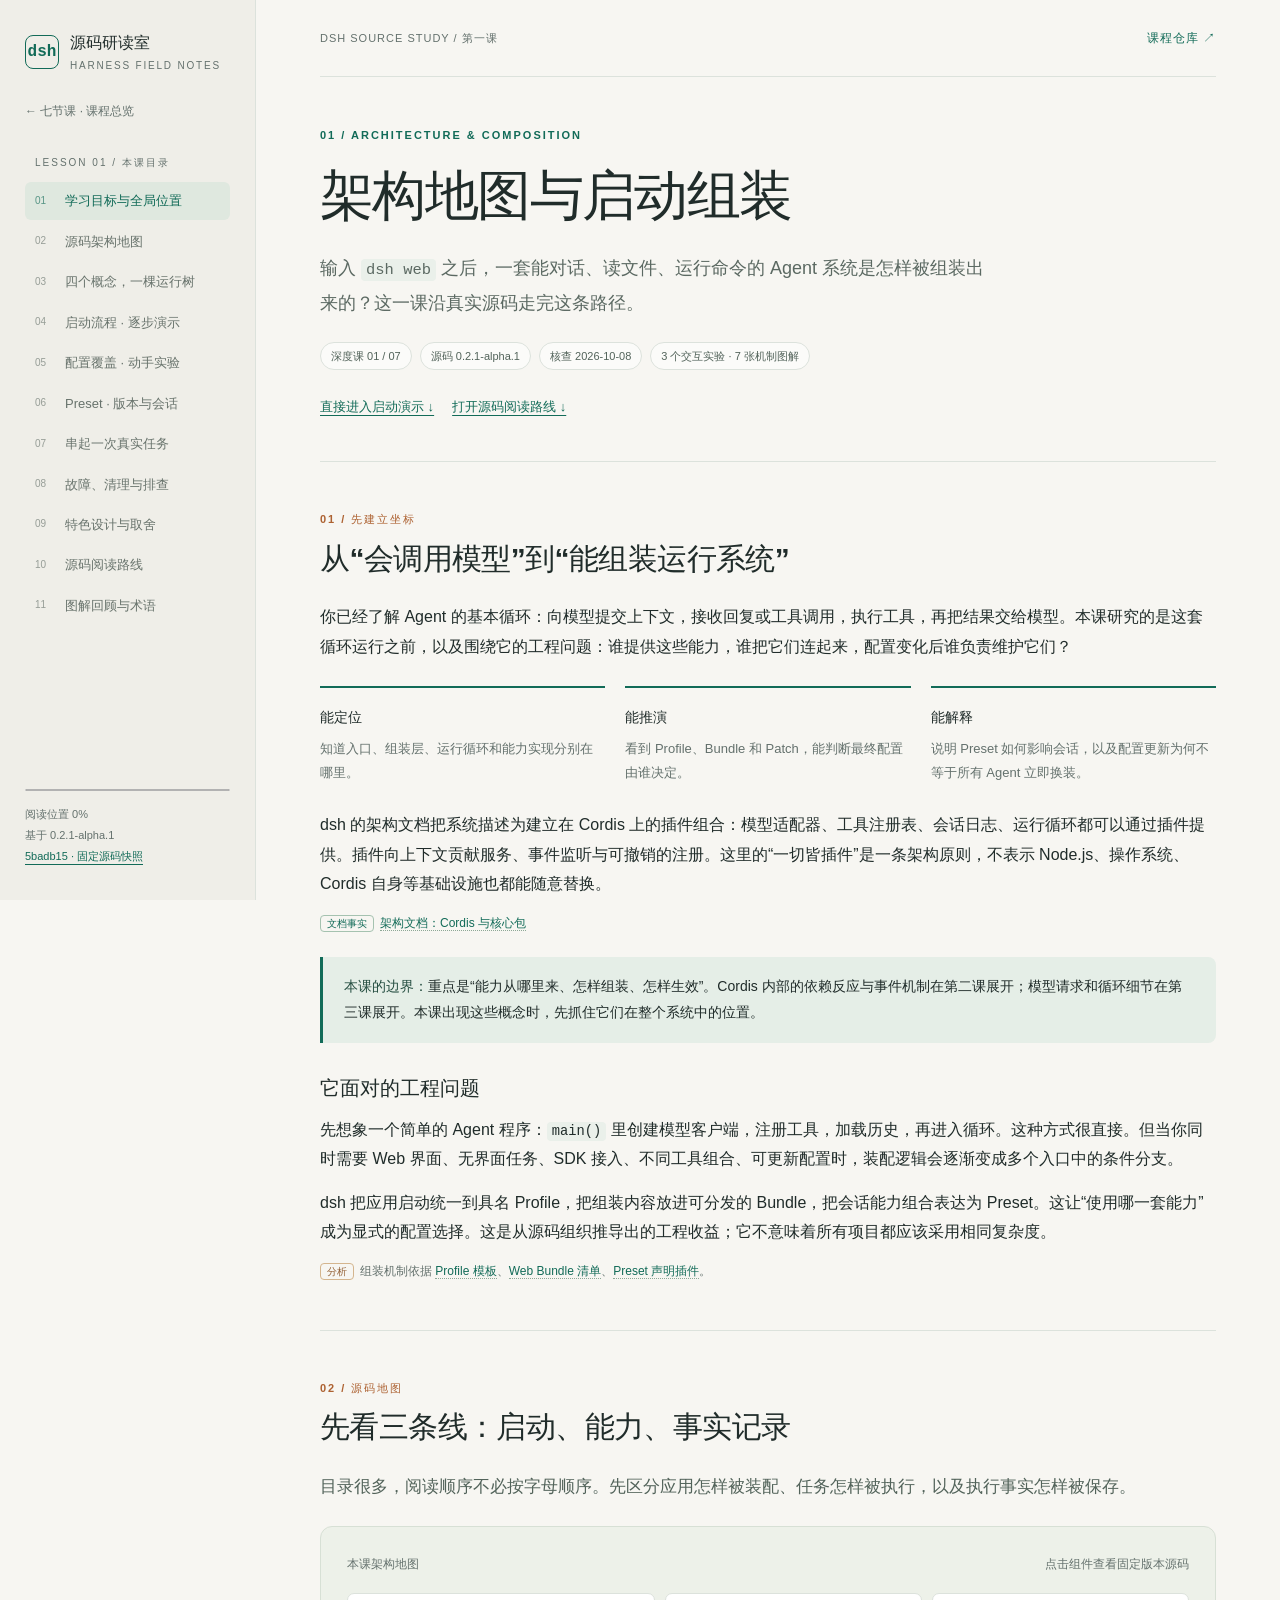
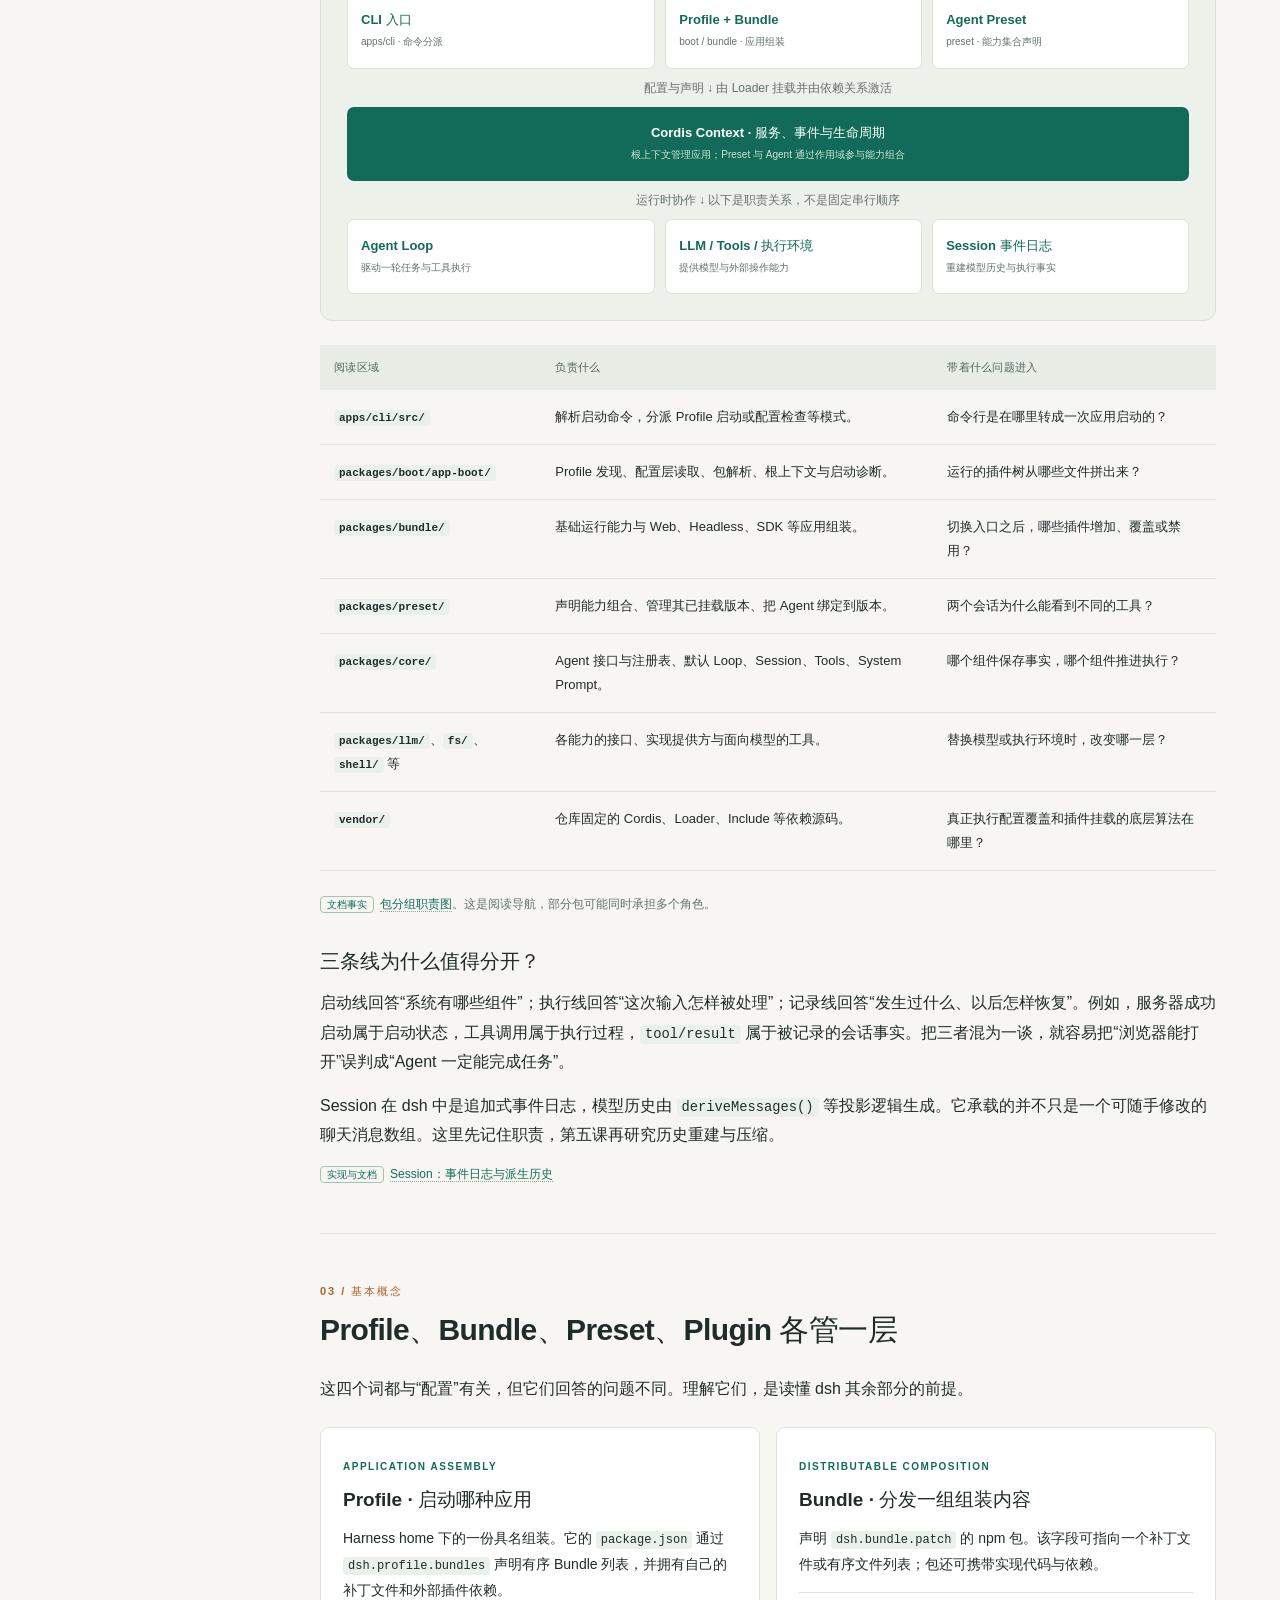
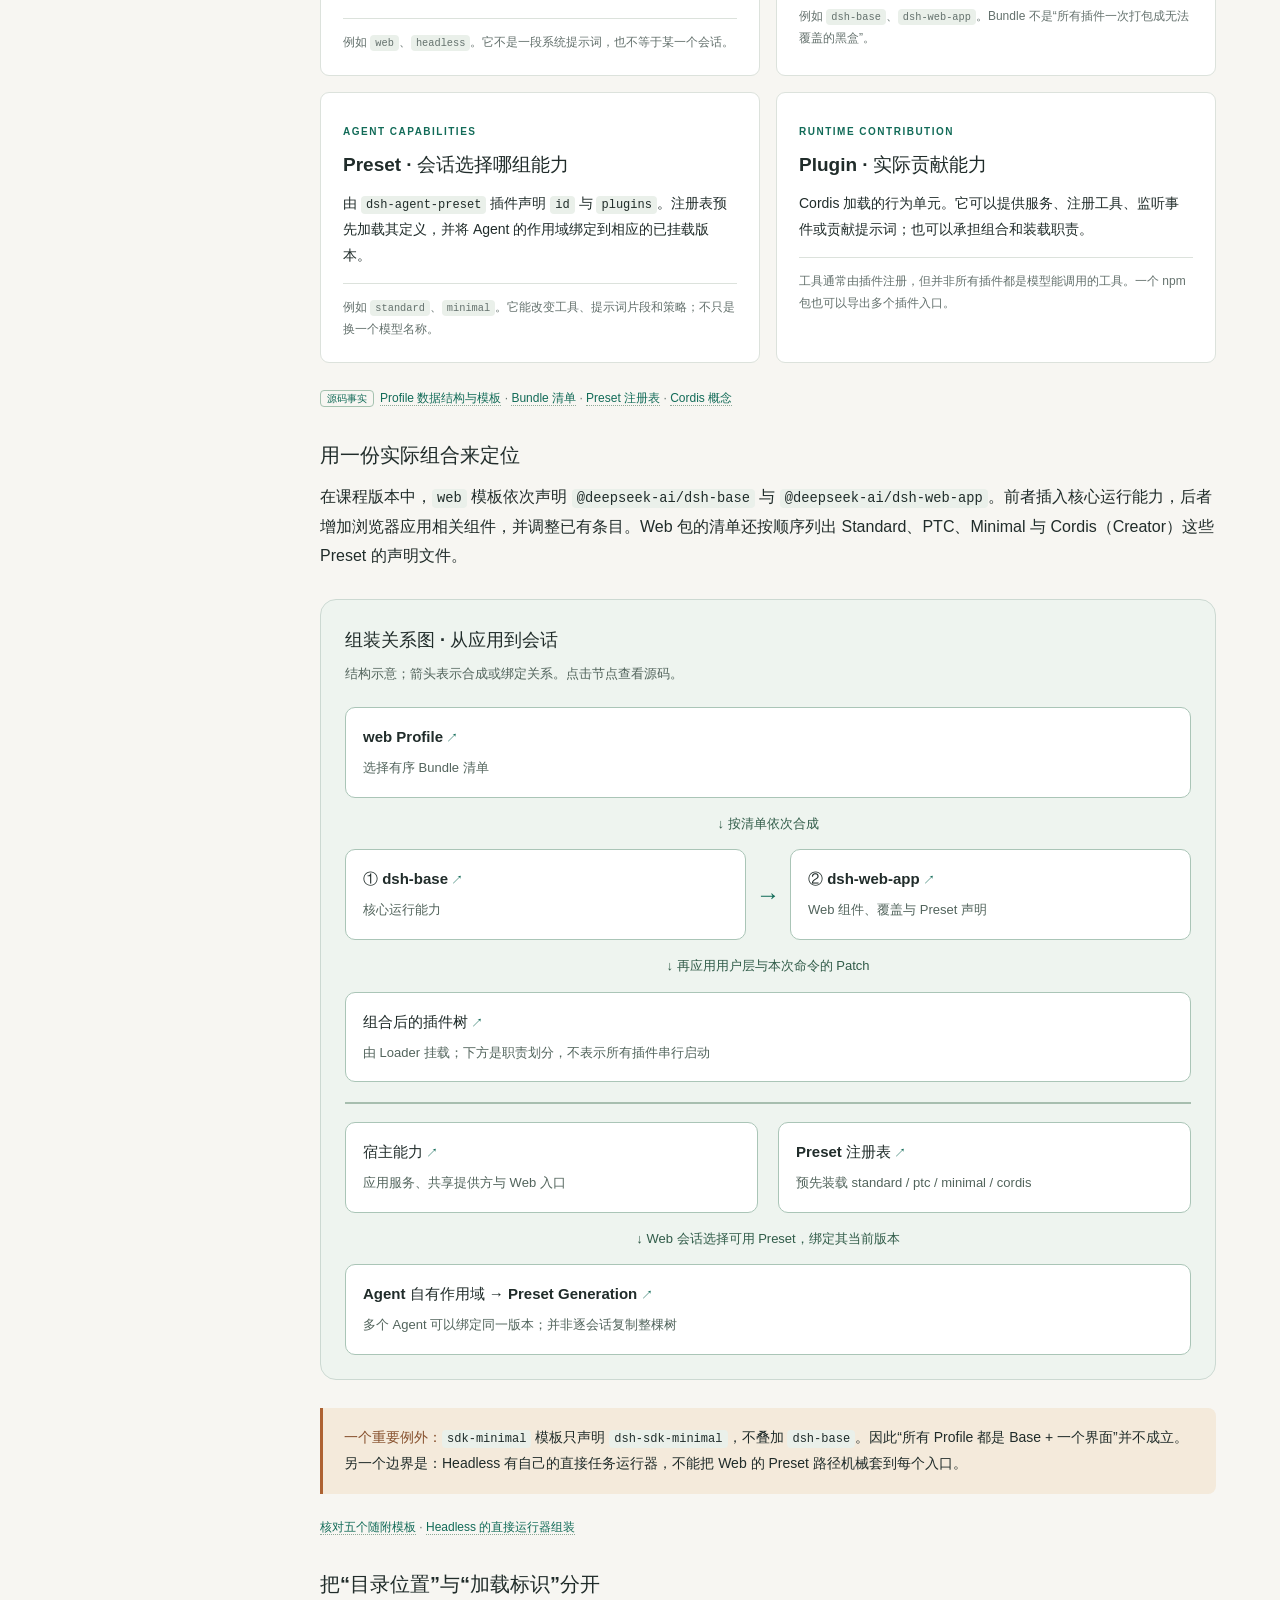
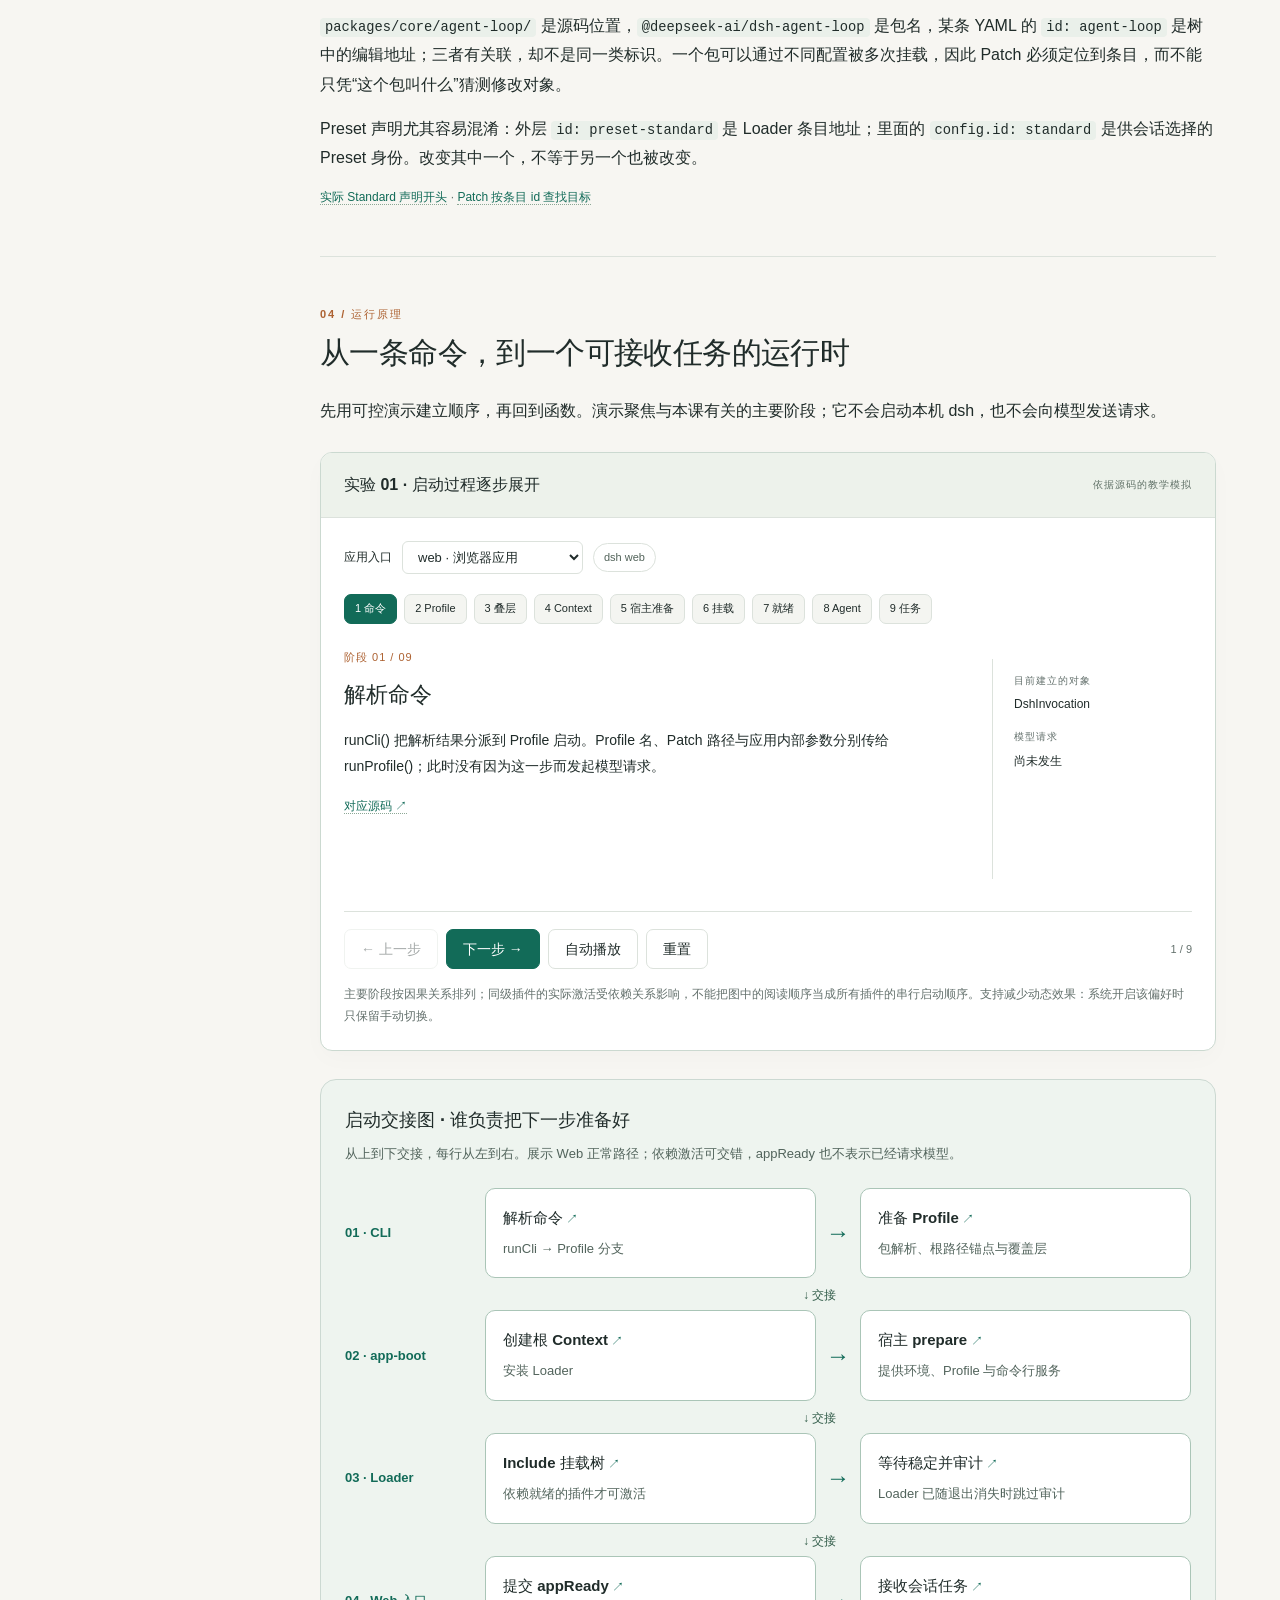
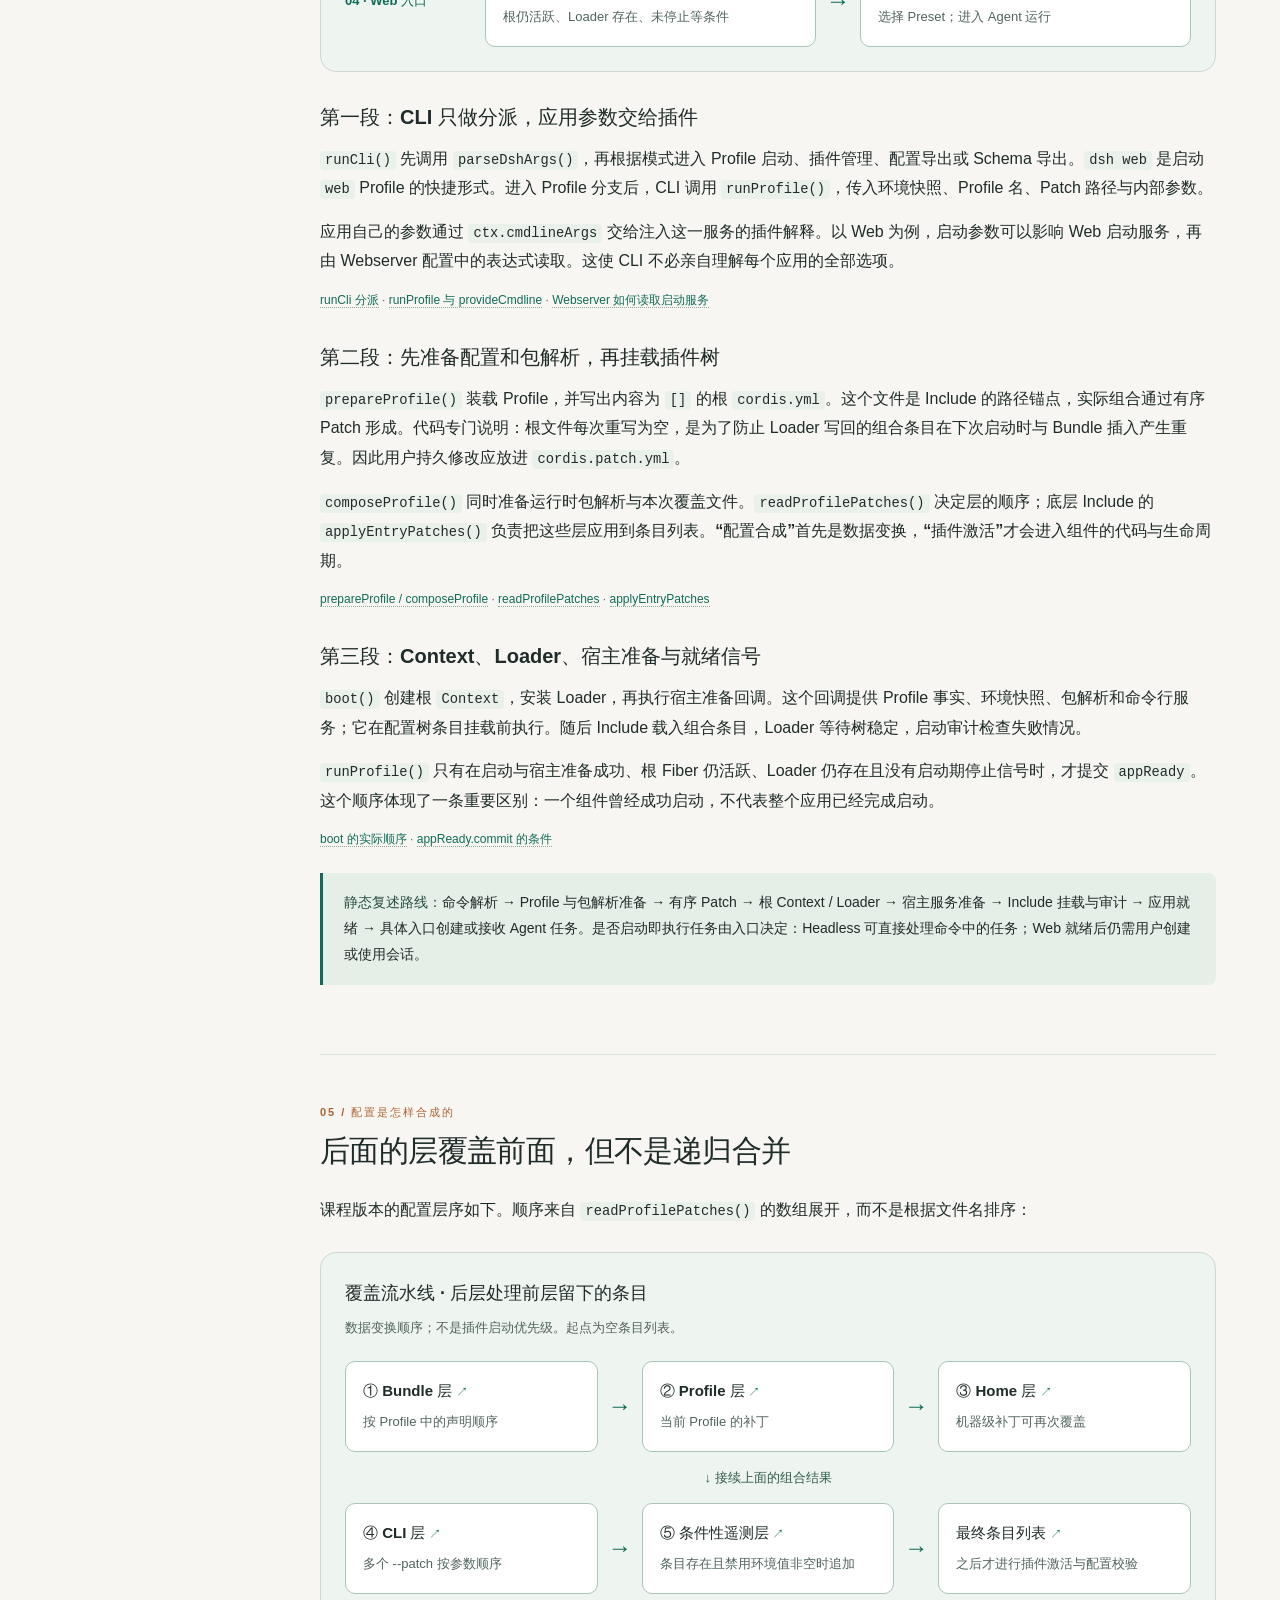
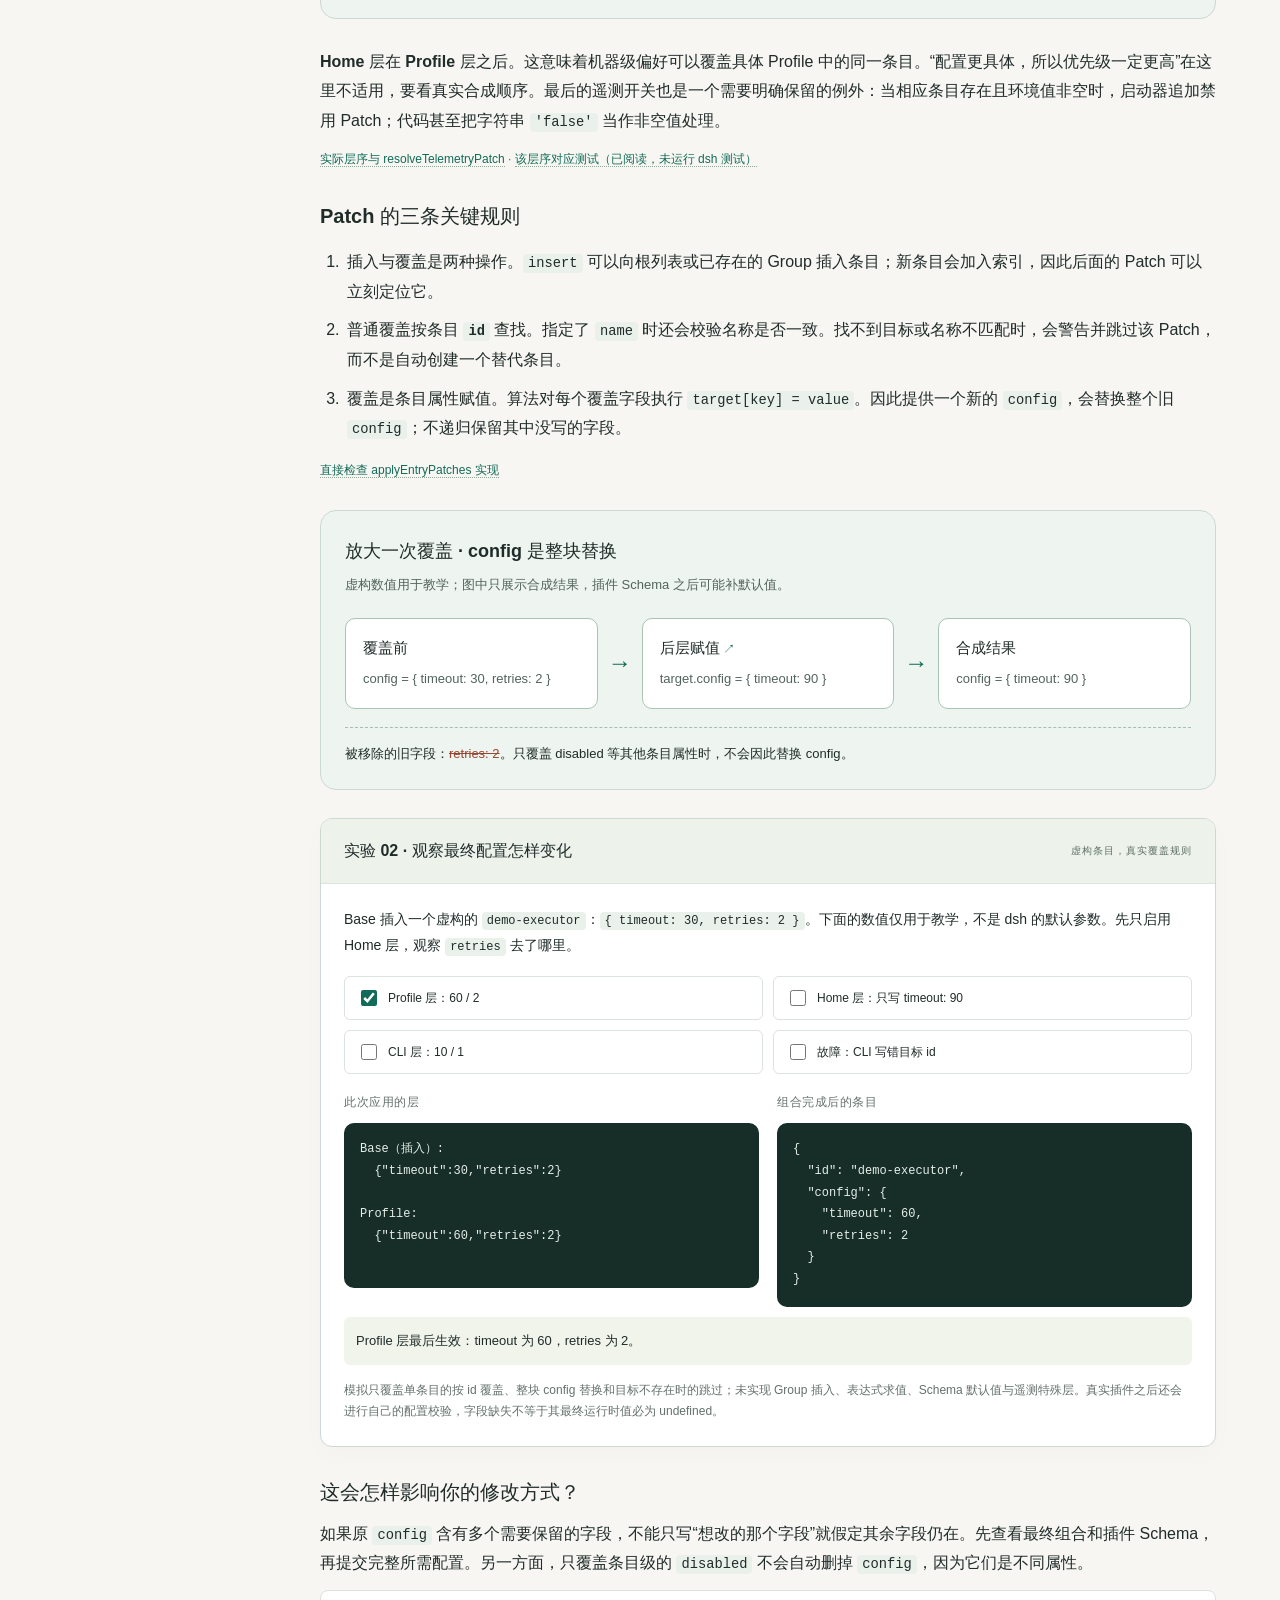
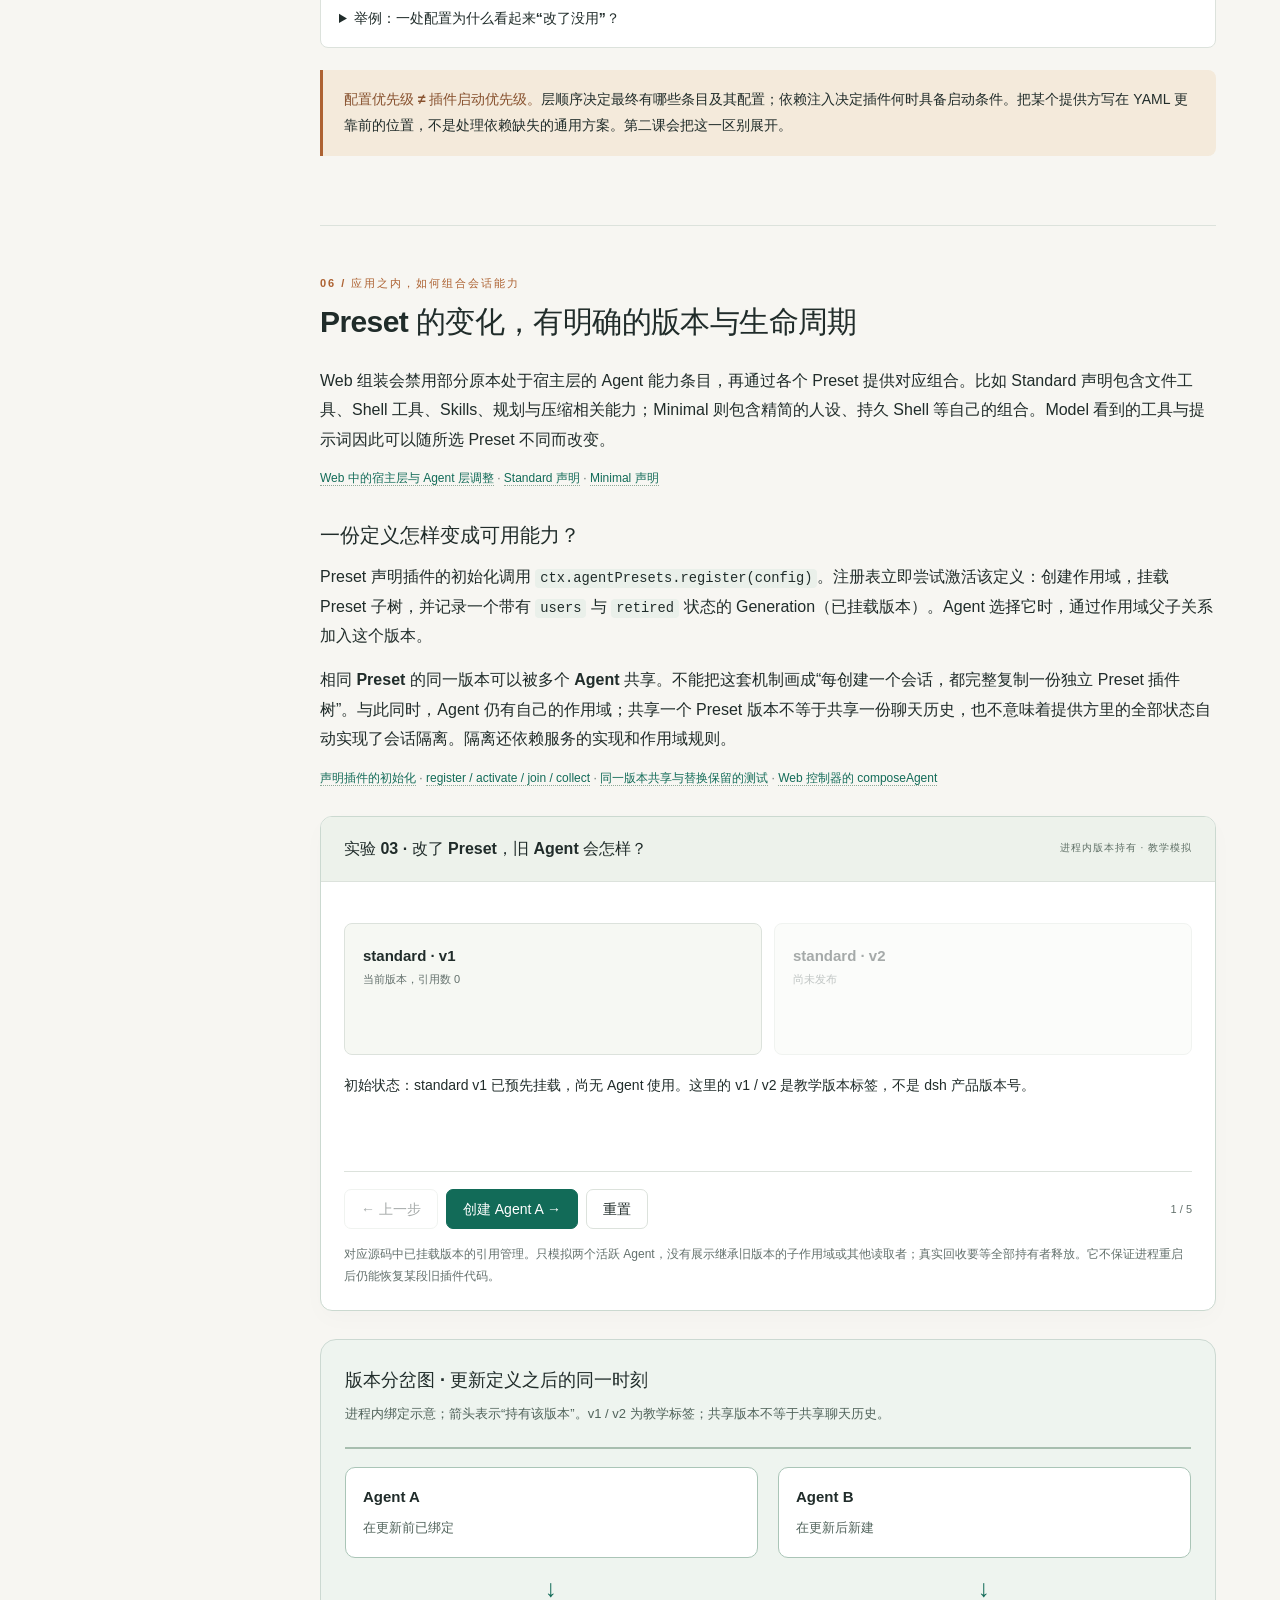
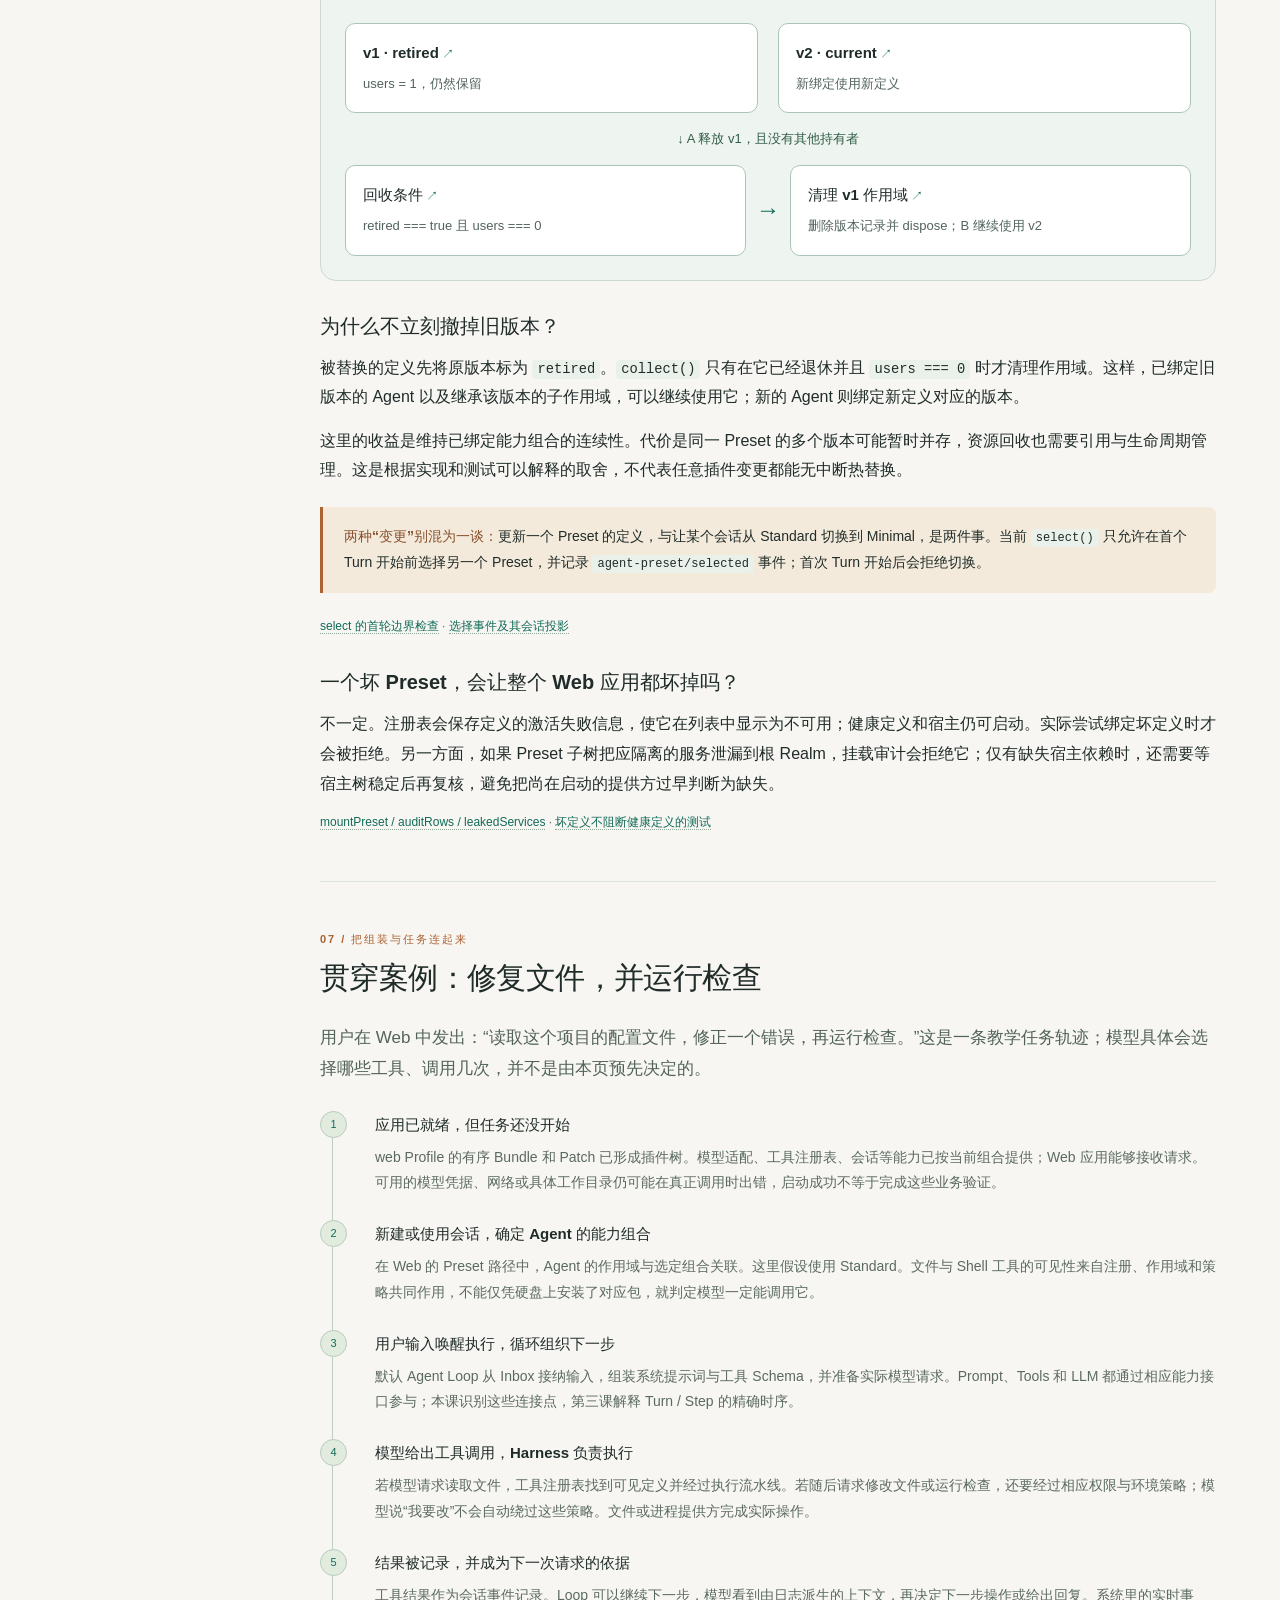
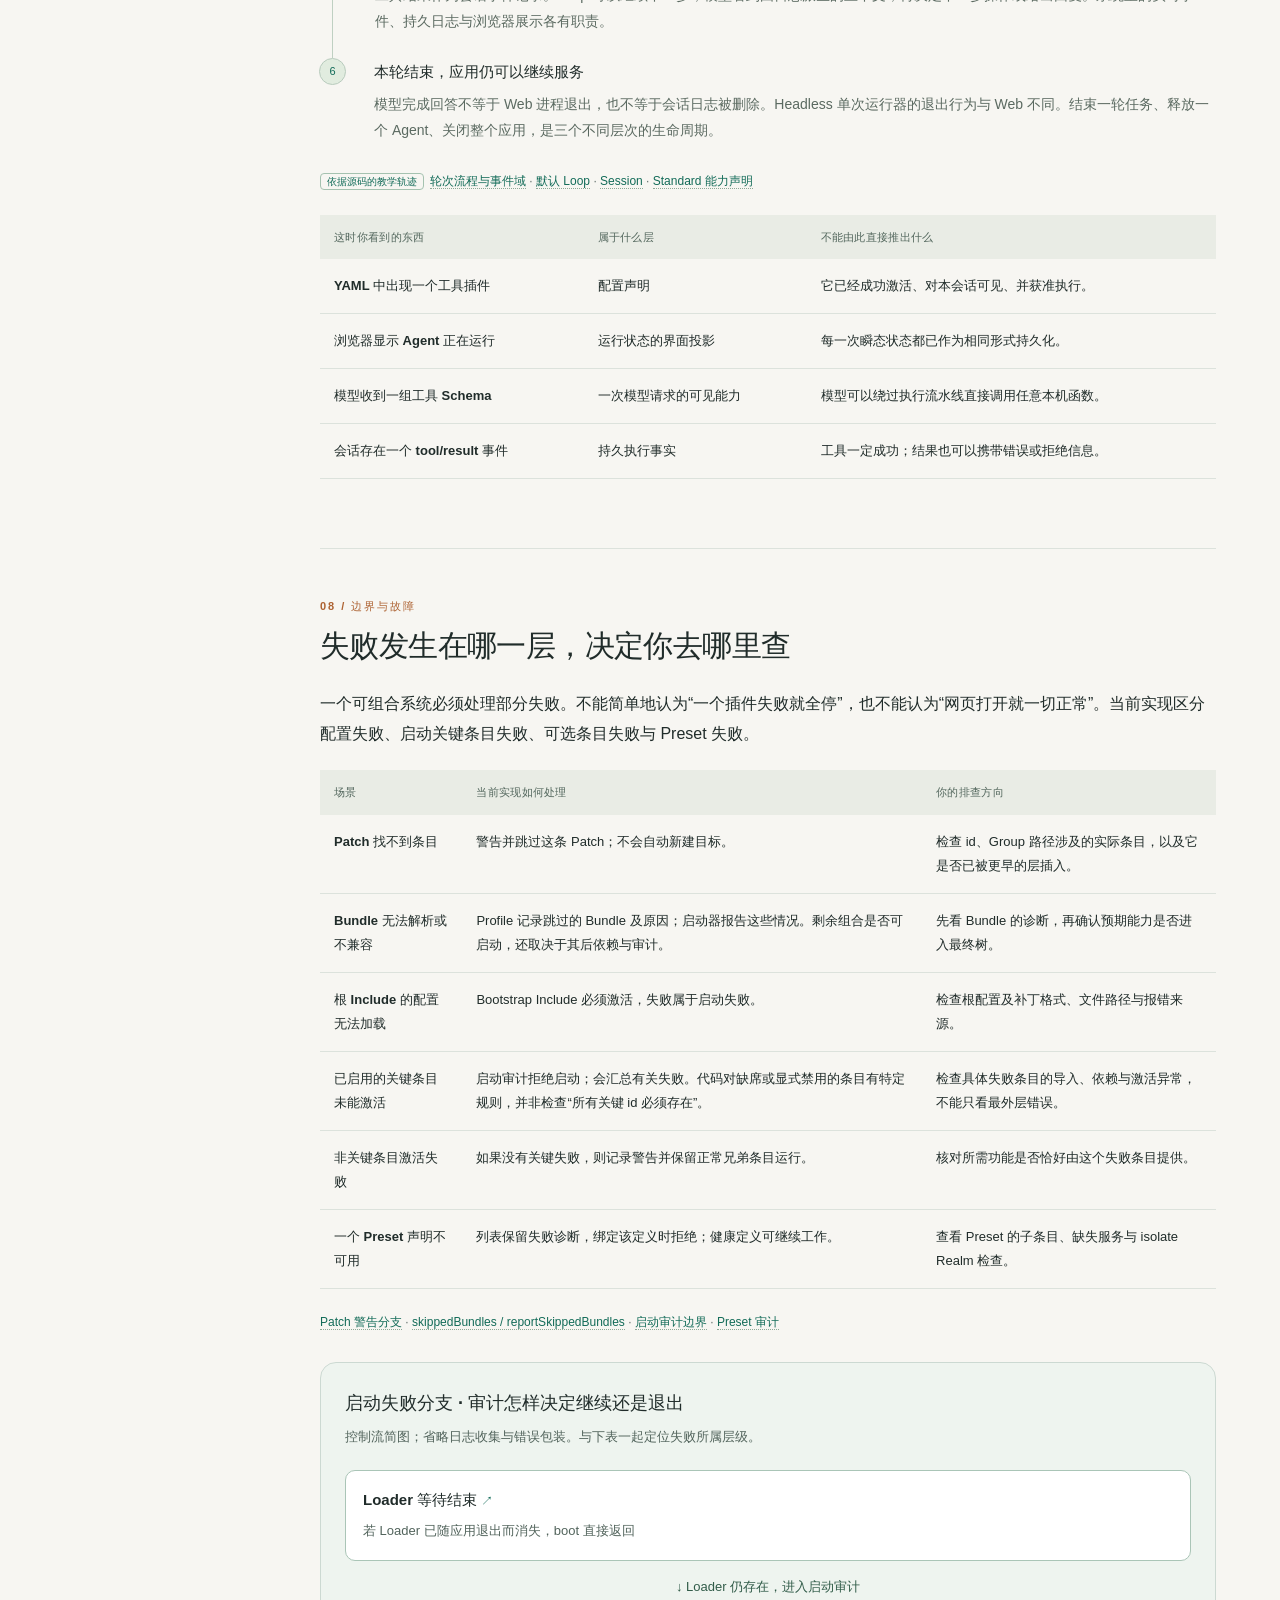
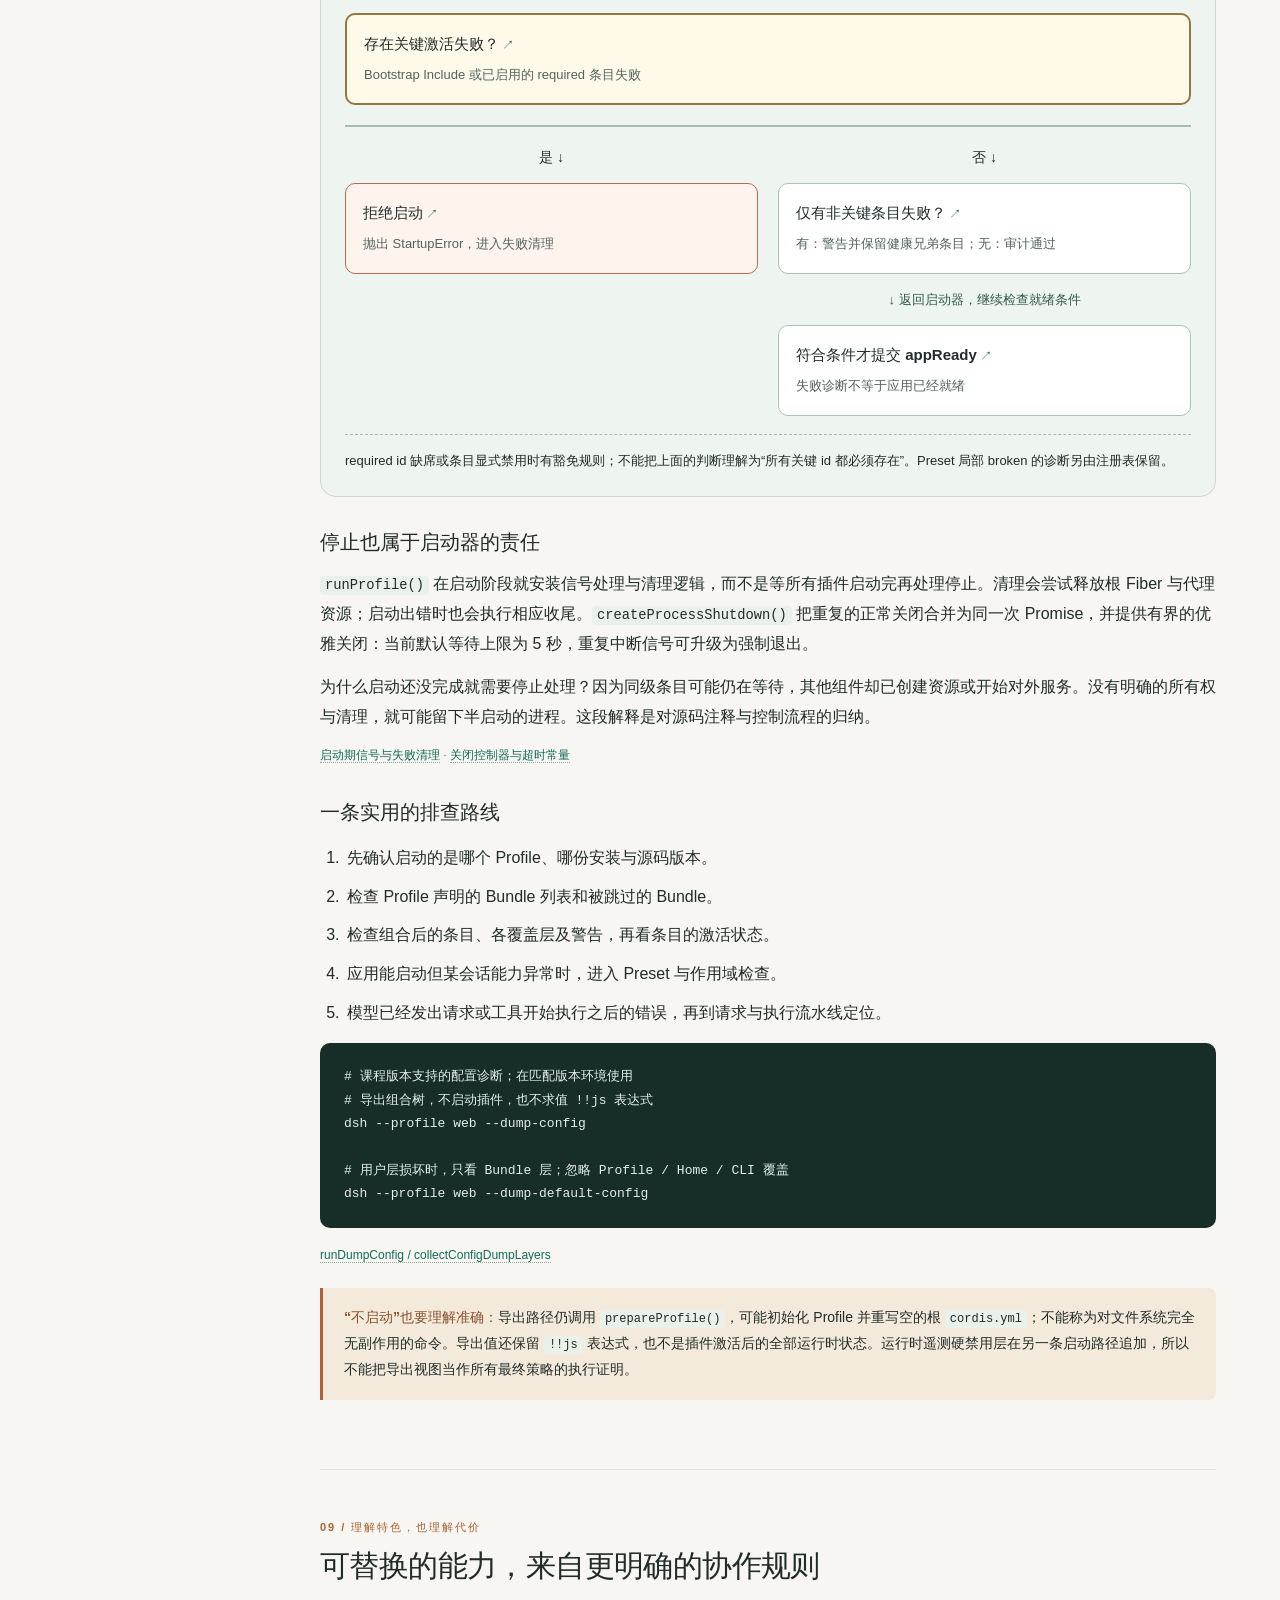
==== commit 22fc9bc1: "Replace lesson quizzes with source-grounded mechanism diagrams" ====
--- a/lessons/01/index.html
+++ b/lessons/01/index.html
@@ -14,18 +14,18 @@
 <a class="back" href="../../">← 七节课 · 课程总览</a>
 <div class="nav-label">LESSON 01 / 本课目录</div>
 <nav class="toc">
-<a href="#orientation"><b>01</b> 学习目标与全局位置</a><a href="#map"><b>02</b> 源码架构地图</a><a href="#concepts"><b>03</b> 四个概念，一棵运行树</a><a href="#boot"><b>04</b> 启动流程 · 逐步演示</a><a href="#patches"><b>05</b> 配置覆盖 · 动手实验</a><a href="#presets"><b>06</b> Preset · 版本与会话</a><a href="#case"><b>07</b> 串起一次真实任务</a><a href="#failures"><b>08</b> 故障、清理与排查</a><a href="#tradeoffs"><b>09</b> 特色设计与取舍</a><a href="#sources"><b>10</b> 源码阅读路线</a><a href="#check"><b>11</b> 理解检验与回顾</a>
+<a href="#orientation"><b>01</b> 学习目标与全局位置</a><a href="#map"><b>02</b> 源码架构地图</a><a href="#concepts"><b>03</b> 四个概念，一棵运行树</a><a href="#boot"><b>04</b> 启动流程 · 逐步演示</a><a href="#patches"><b>05</b> 配置覆盖 · 动手实验</a><a href="#presets"><b>06</b> Preset · 版本与会话</a><a href="#case"><b>07</b> 串起一次真实任务</a><a href="#failures"><b>08</b> 故障、清理与排查</a><a href="#tradeoffs"><b>09</b> 特色设计与取舍</a><a href="#sources"><b>10</b> 源码阅读路线</a><a href="#check"><b>11</b> 图解回顾与术语</a>
 </nav>
 <div class="sidebar-foot"><progress id="reading-progress" max="100" value="0" aria-label="页面阅读位置"></progress><span id="reading-percent">阅读位置 0%</span><br>基于 0.2.1-alpha.1<br><a data-ref="commit" href="https://github.com/deepseek-ai/deepseek-harness/tree/5badb15009ae1756c3afe0ae0cef1faafc290ccc" target="_blank" rel="noopener">5badb15 · 固定源码快照</a></div>
 </aside>
-<div class="mobile-header"><a href="../../">dsh / 源码研读室</a><label><span class="sr-only">跳转到</span><select id="mobile-nav" aria-label="跳转到课程章节"><option value="">本课目录</option><option value="orientation">01 学习目标</option><option value="map">02 架构地图</option><option value="concepts">03 核心概念</option><option value="boot">04 启动演示</option><option value="patches">05 配置实验</option><option value="presets">06 Preset 实验</option><option value="case">07 完整任务</option><option value="failures">08 故障排查</option><option value="tradeoffs">09 设计取舍</option><option value="sources">10 源码路线</option><option value="check">11 理解检验</option></select></label></div>
+<div class="mobile-header"><a href="../../">dsh / 源码研读室</a><label><span class="sr-only">跳转到</span><select id="mobile-nav" aria-label="跳转到课程章节"><option value="">本课目录</option><option value="orientation">01 学习目标</option><option value="map">02 架构地图</option><option value="concepts">03 核心概念</option><option value="boot">04 启动演示</option><option value="patches">05 配置实验</option><option value="presets">06 Preset 实验</option><option value="case">07 完整任务</option><option value="failures">08 故障排查</option><option value="tradeoffs">09 设计取舍</option><option value="sources">10 源码路线</option><option value="check">11 图解回顾</option></select></label></div>
 <main class="main" id="main">
 <div class="topline"><span>DSH SOURCE STUDY / 第一课</span><a href="https://github.com/Han2233/dsh-course" target="_blank" rel="noopener">课程仓库 ↗</a></div>
 <header class="hero">
 <div class="eyebrow">01 / Architecture &amp; Composition</div>
 <h1>架构地图与启动组装</h1>
 <p class="lead">输入 <code>dsh web</code> 之后，一套能对话、读文件、运行命令的 Agent 系统是怎样被组装出来的？这一课沿真实源码走完这条路径。</p>
-<div class="meta"><span class="pill">深度课 01 / 07</span><span class="pill">源码 0.2.1-alpha.1</span><span class="pill">核查 2026-10-08</span><span class="pill">3 个交互实验 · 6 道自测</span></div>
+<div class="meta"><span class="pill">深度课 01 / 07</span><span class="pill">源码 0.2.1-alpha.1</span><span class="pill">核查 2026-10-08</span><span class="pill">3 个交互实验 · 7 张机制图解</span></div>
 <div class="hero-bottom"><a href="#boot" class="text-link">直接进入启动演示 ↓</a><a href="#sources" class="text-link">打开源码阅读路线 ↓</a></div>
 </header>
 <noscript><p class="noscript">当前浏览器未启用 JavaScript。正文、源码摘录、静态流程和答案解析仍可阅读；三个交互实验需要启用 JavaScript。</p></noscript>
@@ -79,16 +79,7 @@
 <p class="evidence"><span class="tag">源码事实</span><a data-ref="profiles" href="https://github.com/deepseek-ai/deepseek-harness/blob/5badb15009ae1756c3afe0ae0cef1faafc290ccc/packages/boot/app-boot/src/profile.ts#L179-L196" target="_blank" rel="noopener">Profile 数据结构与模板</a> · <a data-ref="web-manifest" href="https://github.com/deepseek-ai/deepseek-harness/blob/5badb15009ae1756c3afe0ae0cef1faafc290ccc/packages/bundle/web-app/package.json#L42-L54" target="_blank" rel="noopener">Bundle 清单</a> · <a data-ref="registry" href="https://github.com/deepseek-ai/deepseek-harness/blob/5badb15009ae1756c3afe0ae0cef1faafc290ccc/packages/preset/agent-preset-registry/src/index.ts#L81" target="_blank" rel="noopener">Preset 注册表</a> · <a data-ref="cordis-primer" href="https://github.com/deepseek-ai/deepseek-harness/blob/5badb15009ae1756c3afe0ae0cef1faafc290ccc/docs/cordis-primer.zh.md#L7" target="_blank" rel="noopener">Cordis 概念</a></p>
 <h3>用一份实际组合来定位</h3>
 <p>在课程版本中，<code>web</code> 模板依次声明 <code>@deepseek-ai/dsh-base</code> 与 <code>@deepseek-ai/dsh-web-app</code>。前者插入核心运行能力，后者增加浏览器应用相关组件，并调整已有条目。Web 包的清单还按顺序列出 Standard、PTC、Minimal 与 Cordis（Creator）这些 Preset 的声明文件。</p>
-<pre><code>// 依据实际文件整理的结构示意；不是可直接执行的配置
-web Profile
-├─ Bundle 1: dsh-base
-│  └─ 会话、工具注册表、模型能力、默认循环等
-├─ Bundle 2: dsh-web-app
-│  ├─ Web Host / Client 相关组装与覆盖
-│  └─ Preset 声明：standard / ptc / minimal / cordis
-└─ 用户层与本次命令的 Patch
-
-某个新会话 → 选择 standard → 绑定该 Preset 的当前可用版本</code></pre>
+<figure class="flow-figure"><figcaption><strong>组装关系图 · 从应用到会话</strong><span>结构示意；箭头表示合成或绑定关系。点击节点查看源码。</span></figcaption><a class="flow-node " data-ref="profiles" href="https://github.com/deepseek-ai/deepseek-harness/blob/5badb15009ae1756c3afe0ae0cef1faafc290ccc/packages/boot/app-boot/src/profile.ts#L179-L196" target="_blank" rel="noopener"><b>web Profile</b><small>选择有序 Bundle 清单</small></a><div class="flow-down">↓ 按清单依次合成</div><div class="flow-chain"><a class="flow-node " data-ref="base" href="https://github.com/deepseek-ai/deepseek-harness/blob/5badb15009ae1756c3afe0ae0cef1faafc290ccc/packages/bundle/base/cordis.patch.yml#L511-L515" target="_blank" rel="noopener"><b>① dsh-base</b><small>核心运行能力</small></a><span class="flow-arrow" aria-hidden="true">→</span><a class="flow-node " data-ref="web-manifest" href="https://github.com/deepseek-ai/deepseek-harness/blob/5badb15009ae1756c3afe0ae0cef1faafc290ccc/packages/bundle/web-app/package.json#L42-L54" target="_blank" rel="noopener"><b>② dsh-web-app</b><small>Web 组件、覆盖与 Preset 声明</small></a></div><div class="flow-down">↓ 再应用用户层与本次命令的 Patch</div><a class="flow-node " data-ref="boot" href="https://github.com/deepseek-ai/deepseek-harness/blob/5badb15009ae1756c3afe0ae0cef1faafc290ccc/packages/boot/app-boot/src/index.ts#L973-L1015" target="_blank" rel="noopener"><b>组合后的插件树</b><small>由 Loader 挂载；下方是职责划分，不表示所有插件串行启动</small></a><div class="flow-fork"><a class="flow-node " data-ref="web-plane" href="https://github.com/deepseek-ai/deepseek-harness/blob/5badb15009ae1756c3afe0ae0cef1faafc290ccc/packages/bundle/web-app/cordis.patch.yml#L448" target="_blank" rel="noopener"><b>宿主能力</b><small>应用服务、共享提供方与 Web 入口</small></a><a class="flow-node " data-ref="registry" href="https://github.com/deepseek-ai/deepseek-harness/blob/5badb15009ae1756c3afe0ae0cef1faafc290ccc/packages/preset/agent-preset-registry/src/index.ts#L81" target="_blank" rel="noopener"><b>Preset 注册表</b><small>预先装载 standard / ptc / minimal / cordis</small></a></div><div class="flow-down">↓ Web 会话选择可用 Preset，绑定其当前版本</div><a class="flow-node " data-ref="agent-compose" href="https://github.com/deepseek-ai/deepseek-harness/blob/5badb15009ae1756c3afe0ae0cef1faafc290ccc/packages/api/session-controller/src/agent.ts#L381-L399" target="_blank" rel="noopener"><b>Agent 自有作用域 → Preset Generation</b><small>多个 Agent 可以绑定同一版本；并非逐会话复制整棵树</small></a></figure>
 <div class="note amber"><strong>一个重要例外：</strong><code>sdk-minimal</code> 模板只声明 <code>dsh-sdk-minimal</code>，不叠加 <code>dsh-base</code>。因此“所有 Profile 都是 Base + 一个界面”并不成立。另一个边界是：Headless 有自己的直接任务运行器，不能把 Web 的 Preset 路径机械套到每个入口。</div>
 <p class="evidence"><a data-ref="profiles" href="https://github.com/deepseek-ai/deepseek-harness/blob/5badb15009ae1756c3afe0ae0cef1faafc290ccc/packages/boot/app-boot/src/profile.ts#L179-L196" target="_blank" rel="noopener">核对五个随附模板</a> · <a data-ref="headless" href="https://github.com/deepseek-ai/deepseek-harness/blob/5badb15009ae1756c3afe0ae0cef1faafc290ccc/packages/bundle/headless/cordis.patch.yml#L1" target="_blank" rel="noopener">Headless 的直接运行器组装</a></p>
 <h3>把“目录位置”与“加载标识”分开</h3>
@@ -108,6 +99,7 @@
 <div class="lab-actions"><button id="boot-prev" type="button">← 上一步</button><button id="boot-next" class="primary" type="button">下一步 →</button><button id="boot-play" type="button" aria-pressed="false">自动播放</button><button id="boot-reset" type="button">重置</button><span class="counter" id="boot-counter" aria-live="polite">1 / 9</span></div>
 <p class="lab-caption">主要阶段按因果关系排列；同级插件的实际激活受依赖关系影响，不能把图中的阅读顺序当成所有插件的串行启动顺序。支持减少动态效果：系统开启该偏好时只保留手动切换。</p>
 </div></div>
+<figure class="flow-figure"><figcaption><strong>启动交接图 · 谁负责把下一步准备好</strong><span>从上到下交接，每行从左到右。展示 Web 正常路径；依赖激活可交错，appReady 也不表示已经请求模型。</span></figcaption><div class="flow-lanes"><div class="flow-lane"><div class="flow-owner">01 · CLI</div><div class="flow-chain"><a class="flow-node " data-ref="cli" href="https://github.com/deepseek-ai/deepseek-harness/blob/5badb15009ae1756c3afe0ae0cef1faafc290ccc/apps/cli/src/bin.ts#L26-L50" target="_blank" rel="noopener"><b>解析命令</b><small>runCli → Profile 分支</small></a><span class="flow-arrow" aria-hidden="true">→</span><a class="flow-node " data-ref="runner" href="https://github.com/deepseek-ai/deepseek-harness/blob/5badb15009ae1756c3afe0ae0cef1faafc290ccc/apps/cli/src/profile-boot.ts#L167" target="_blank" rel="noopener"><b>准备 Profile</b><small>包解析、根路径锚点与覆盖层</small></a></div></div><div class="flow-lane"><div class="flow-owner">02 · app-boot</div><div class="flow-chain"><a class="flow-node " data-ref="boot" href="https://github.com/deepseek-ai/deepseek-harness/blob/5badb15009ae1756c3afe0ae0cef1faafc290ccc/packages/boot/app-boot/src/index.ts#L973-L1015" target="_blank" rel="noopener"><b>创建根 Context</b><small>安装 Loader</small></a><span class="flow-arrow" aria-hidden="true">→</span><a class="flow-node " data-ref="runner" href="https://github.com/deepseek-ai/deepseek-harness/blob/5badb15009ae1756c3afe0ae0cef1faafc290ccc/apps/cli/src/profile-boot.ts#L167" target="_blank" rel="noopener"><b>宿主 prepare</b><small>提供环境、Profile 与命令行服务</small></a></div></div><div class="flow-lane"><div class="flow-owner">03 · Loader</div><div class="flow-chain"><a class="flow-node " data-ref="boot" href="https://github.com/deepseek-ai/deepseek-harness/blob/5badb15009ae1756c3afe0ae0cef1faafc290ccc/packages/boot/app-boot/src/index.ts#L973-L1015" target="_blank" rel="noopener"><b>Include 挂载树</b><small>依赖就绪的插件才可激活</small></a><span class="flow-arrow" aria-hidden="true">→</span><a class="flow-node " data-ref="audit" href="https://github.com/deepseek-ai/deepseek-harness/blob/5badb15009ae1756c3afe0ae0cef1faafc290ccc/packages/boot/app-boot/src/index.ts#L926-L942" target="_blank" rel="noopener"><b>等待稳定并审计</b><small>Loader 已随退出消失时跳过审计</small></a></div></div><div class="flow-lane"><div class="flow-owner">04 · Web 入口</div><div class="flow-chain"><a class="flow-node " data-ref="ready" href="https://github.com/deepseek-ai/deepseek-harness/blob/5badb15009ae1756c3afe0ae0cef1faafc290ccc/apps/cli/src/profile-boot.ts#L314-L321" target="_blank" rel="noopener"><b>提交 appReady</b><small>根仍活跃、Loader 存在、未停止等条件</small></a><span class="flow-arrow" aria-hidden="true">→</span><a class="flow-node " data-ref="agent-compose" href="https://github.com/deepseek-ai/deepseek-harness/blob/5badb15009ae1756c3afe0ae0cef1faafc290ccc/packages/api/session-controller/src/agent.ts#L381-L399" target="_blank" rel="noopener"><b>接收会话任务</b><small>选择 Preset；进入 Agent 运行</small></a></div></div></div></figure>
 <h3>第一段：CLI 只做分派，应用参数交给插件</h3>
 <p><code>runCli()</code> 先调用 <code>parseDshArgs()</code>，再根据模式进入 Profile 启动、插件管理、配置导出或 Schema 导出。<code>dsh web</code> 是启动 <code>web</code> Profile 的快捷形式。进入 Profile 分支后，CLI 调用 <code>runProfile()</code>，传入环境快照、Profile 名、Patch 路径与内部参数。</p>
 <p>应用自己的参数通过 <code>ctx.cmdlineArgs</code> 交给注入这一服务的插件解释。以 Web 为例，启动参数可以影响 Web 启动服务，再由 Webserver 配置中的表达式读取。这使 CLI 不必亲自理解每个应用的全部选项。</p>
@@ -125,18 +117,14 @@
 <section class="lesson-section" id="patches">
 <div class="section-no">05 / 配置是怎样合成的</div><h2>后面的层覆盖前面，但不是递归合并</h2>
 <p>课程版本的配置层序如下。顺序来自 <code>readProfilePatches()</code> 的数组展开，而不是根据文件名排序：</p>
-<pre><code>空条目列表 []
-  → Profile 清单中的 Bundle 1、Bundle 2……（按声明顺序）
-  → 当前 Profile 的 cordis.patch.yml
-  → Harness home 的 cordis.patch.yml
-  → 命令行 --patch 文件（按参数顺序）
-  → 如适用：遥测禁用环境开关生成的最终 Patch</code></pre>
+<figure class="flow-figure"><figcaption><strong>覆盖流水线 · 后层处理前层留下的条目</strong><span>数据变换顺序；不是插件启动优先级。起点为空条目列表。</span></figcaption><div class="flow-chain"><a class="flow-node " data-ref="web-manifest" href="https://github.com/deepseek-ai/deepseek-harness/blob/5badb15009ae1756c3afe0ae0cef1faafc290ccc/packages/bundle/web-app/package.json#L42-L54" target="_blank" rel="noopener"><b>① Bundle 层</b><small>按 Profile 中的声明顺序</small></a><span class="flow-arrow" aria-hidden="true">→</span><a class="flow-node " data-ref="stack" href="https://github.com/deepseek-ai/deepseek-harness/blob/5badb15009ae1756c3afe0ae0cef1faafc290ccc/packages/boot/app-boot/src/profile-context.ts#L52-L75" target="_blank" rel="noopener"><b>② Profile 层</b><small>当前 Profile 的补丁</small></a><span class="flow-arrow" aria-hidden="true">→</span><a class="flow-node " data-ref="stack" href="https://github.com/deepseek-ai/deepseek-harness/blob/5badb15009ae1756c3afe0ae0cef1faafc290ccc/packages/boot/app-boot/src/profile-context.ts#L52-L75" target="_blank" rel="noopener"><b>③ Home 层</b><small>机器级补丁可再次覆盖</small></a></div><div class="flow-down">↓ 接续上面的组合结果</div><div class="flow-chain"><a class="flow-node " data-ref="stack" href="https://github.com/deepseek-ai/deepseek-harness/blob/5badb15009ae1756c3afe0ae0cef1faafc290ccc/packages/boot/app-boot/src/profile-context.ts#L52-L75" target="_blank" rel="noopener"><b>④ CLI 层</b><small>多个 --patch 按参数顺序</small></a><span class="flow-arrow" aria-hidden="true">→</span><a class="flow-node " data-ref="stack" href="https://github.com/deepseek-ai/deepseek-harness/blob/5badb15009ae1756c3afe0ae0cef1faafc290ccc/packages/boot/app-boot/src/profile-context.ts#L52-L75" target="_blank" rel="noopener"><b>⑤ 条件性遥测层</b><small>条目存在且禁用环境值非空时追加</small></a><span class="flow-arrow" aria-hidden="true">→</span><a class="flow-node " data-ref="boot" href="https://github.com/deepseek-ai/deepseek-harness/blob/5badb15009ae1756c3afe0ae0cef1faafc290ccc/packages/boot/app-boot/src/index.ts#L973-L1015" target="_blank" rel="noopener"><b>最终条目列表</b><small>之后才进行插件激活与配置校验</small></a></div></figure>
 <p><strong>Home 层在 Profile 层之后。</strong>这意味着机器级偏好可以覆盖具体 Profile 中的同一条目。“配置更具体，所以优先级一定更高”在这里不适用，要看真实合成顺序。最后的遥测开关也是一个需要明确保留的例外：当相应条目存在且环境值非空时，启动器追加禁用 Patch；代码甚至把字符串 <code>'false'</code> 当作非空值处理。</p>
 <p class="evidence"><a data-ref="stack" href="https://github.com/deepseek-ai/deepseek-harness/blob/5badb15009ae1756c3afe0ae0cef1faafc290ccc/packages/boot/app-boot/src/profile-context.ts#L52-L75" target="_blank" rel="noopener">实际层序与 resolveTelemetryPatch</a> · <a data-ref="stack-test" href="https://github.com/deepseek-ai/deepseek-harness/blob/5badb15009ae1756c3afe0ae0cef1faafc290ccc/packages/boot/app-boot/tests/profile.spec.ts#L183-L208" target="_blank" rel="noopener">该层序对应测试（已阅读，未运行 dsh 测试）</a></p>
 <h3>Patch 的三条关键规则</h3>
 <ol><li><strong>插入与覆盖是两种操作。</strong><code>insert</code> 可以向根列表或已存在的 Group 插入条目；新条目会加入索引，因此后面的 Patch 可以立刻定位它。</li><li><strong>普通覆盖按条目 <code>id</code> 查找。</strong>指定了 <code>name</code> 时还会校验名称是否一致。找不到目标或名称不匹配时，会警告并跳过该 Patch，而不是自动创建一个替代条目。</li><li><strong>覆盖是条目属性赋值。</strong>算法对每个覆盖字段执行 <code>target[key] = value</code>。因此提供一个新的 <code>config</code>，会替换整个旧 <code>config</code>；不递归保留其中没写的字段。</li></ol>
 <p class="evidence"><a data-ref="patch-algorithm" href="https://github.com/deepseek-ai/deepseek-harness/blob/5badb15009ae1756c3afe0ae0cef1faafc290ccc/vendor/include/src/index.ts#L57-L132" target="_blank" rel="noopener">直接检查 applyEntryPatches 实现</a></p>
-<div class="lab" id="patch-lab"><div class="lab-header"><h3>实验 02 · 自己预测最终配置</h3><span>虚构条目，真实覆盖规则</span></div><div class="lab-body">
+<figure class="flow-figure"><figcaption><strong>放大一次覆盖 · config 是整块替换</strong><span>虚构数值用于教学；图中只展示合成结果，插件 Schema 之后可能补默认值。</span></figcaption><div class="flow-chain"><div class="flow-node "><b>覆盖前</b><small>config = { timeout: 30, retries: 2 }</small></div><span class="flow-arrow" aria-hidden="true">→</span><a class="flow-node " data-ref="patch-algorithm" href="https://github.com/deepseek-ai/deepseek-harness/blob/5badb15009ae1756c3afe0ae0cef1faafc290ccc/vendor/include/src/index.ts#L57-L132" target="_blank" rel="noopener"><b>后层赋值</b><small>target.config = { timeout: 90 }</small></a><span class="flow-arrow" aria-hidden="true">→</span><div class="flow-node "><b>合成结果</b><small>config = { timeout: 90 }</small></div></div><div class="flow-foot">被移除的旧字段：<del>retries: 2</del>。只覆盖 disabled 等其他条目属性时，不会因此替换 config。</div></figure>
+<div class="lab" id="patch-lab"><div class="lab-header"><h3>实验 02 · 观察最终配置怎样变化</h3><span>虚构条目，真实覆盖规则</span></div><div class="lab-body">
 <p style="font-size:14px;margin-bottom:17px">Base 插入一个虚构的 <code>demo-executor</code>：<code>{ timeout: 30, retries: 2 }</code>。下面的数值仅用于教学，不是 dsh 的默认参数。先只启用 Home 层，观察 <code>retries</code> 去了哪里。</p>
 <div class="toggle-grid"><label><input type="checkbox" id="patch-profile" checked>Profile 层：60 / 2</label><label><input type="checkbox" id="patch-home">Home 层：只写 timeout: 90</label><label><input type="checkbox" id="patch-cli">CLI 层：10 / 1</label><label><input type="checkbox" id="patch-typo">故障：CLI 写错目标 id</label></div>
 <div class="patch-panels"><div><h4>此次应用的层</h4><pre id="patch-input">Base: { timeout: 30, retries: 2 }
@@ -166,6 +154,7 @@
 <div class="lab-actions"><button id="revision-prev" type="button">← 上一步</button><button id="revision-next" class="primary" type="button">创建 Agent A →</button><button id="revision-reset" type="button">重置</button><span class="counter" id="revision-counter">1 / 5</span></div>
 <p class="lab-caption">对应源码中已挂载版本的引用管理。只模拟两个活跃 Agent，没有展示继承旧版本的子作用域或其他读取者；真实回收要等全部持有者释放。它不保证进程重启后仍能恢复某段旧插件代码。</p>
 </div></div>
+<figure class="flow-figure"><figcaption><strong>版本分岔图 · 更新定义之后的同一时刻</strong><span>进程内绑定示意；箭头表示“持有该版本”。v1 / v2 为教学标签；共享版本不等于共享聊天历史。</span></figcaption><div class="flow-fork"><div class="flow-chain"><div class="flow-node "><b>Agent A</b><small>在更新前已绑定</small></div><span class="flow-arrow" aria-hidden="true">→</span><a class="flow-node " data-ref="preset-collect" href="https://github.com/deepseek-ai/deepseek-harness/blob/5badb15009ae1756c3afe0ae0cef1faafc290ccc/packages/preset/agent-preset-registry/src/index.ts#L148-L153" target="_blank" rel="noopener"><b>v1 · retired</b><small>users = 1，仍然保留</small></a></div><div class="flow-chain"><div class="flow-node "><b>Agent B</b><small>在更新后新建</small></div><span class="flow-arrow" aria-hidden="true">→</span><a class="flow-node " data-ref="registry" href="https://github.com/deepseek-ai/deepseek-harness/blob/5badb15009ae1756c3afe0ae0cef1faafc290ccc/packages/preset/agent-preset-registry/src/index.ts#L81" target="_blank" rel="noopener"><b>v2 · current</b><small>新绑定使用新定义</small></a></div></div><div class="flow-down">↓ A 释放 v1，且没有其他持有者</div><div class="flow-chain"><a class="flow-node " data-ref="preset-collect" href="https://github.com/deepseek-ai/deepseek-harness/blob/5badb15009ae1756c3afe0ae0cef1faafc290ccc/packages/preset/agent-preset-registry/src/index.ts#L148-L153" target="_blank" rel="noopener"><b>回收条件</b><small>retired === true 且 users === 0</small></a><span class="flow-arrow" aria-hidden="true">→</span><a class="flow-node " data-ref="preset-collect" href="https://github.com/deepseek-ai/deepseek-harness/blob/5badb15009ae1756c3afe0ae0cef1faafc290ccc/packages/preset/agent-preset-registry/src/index.ts#L148-L153" target="_blank" rel="noopener"><b>清理 v1 作用域</b><small>删除版本记录并 dispose；B 继续使用 v2</small></a></div></figure>
 <h3>为什么不立刻撤掉旧版本？</h3>
 <p>被替换的定义先将原版本标为 <code>retired</code>。<code>collect()</code> 只有在它已经退休并且 <code>users === 0</code> 时才清理作用域。这样，已绑定旧版本的 Agent 以及继承该版本的子作用域，可以继续使用它；新的 Agent 则绑定新定义对应的版本。</p>
 <p>这里的收益是<strong>维持已绑定能力组合的连续性</strong>。代价是同一 Preset 的多个版本可能暂时并存，资源回收也需要引用与生命周期管理。这是根据实现和测试可以解释的取舍，不代表任意插件变更都能无中断热替换。</p>
@@ -201,6 +190,7 @@
 <tr><td>一个 Preset 声明不可用</td><td>列表保留失败诊断，绑定该定义时拒绝；健康定义可继续工作。</td><td>查看 Preset 的子条目、缺失服务与 isolate Realm 检查。</td></tr>
 </tbody></table></div>
 <p class="evidence"><a data-ref="patch-algorithm" href="https://github.com/deepseek-ai/deepseek-harness/blob/5badb15009ae1756c3afe0ae0cef1faafc290ccc/vendor/include/src/index.ts#L57-L132" target="_blank" rel="noopener">Patch 警告分支</a> · <a data-ref="profiles" href="https://github.com/deepseek-ai/deepseek-harness/blob/5badb15009ae1756c3afe0ae0cef1faafc290ccc/packages/boot/app-boot/src/profile.ts#L179-L196" target="_blank" rel="noopener">skippedBundles / reportSkippedBundles</a> · <a data-ref="audit" href="https://github.com/deepseek-ai/deepseek-harness/blob/5badb15009ae1756c3afe0ae0cef1faafc290ccc/packages/boot/app-boot/src/index.ts#L926-L942" target="_blank" rel="noopener">启动审计边界</a> · <a data-ref="preset-mount" href="https://github.com/deepseek-ai/deepseek-harness/blob/5badb15009ae1756c3afe0ae0cef1faafc290ccc/packages/preset/agent-preset-registry/src/mount.ts#L134" target="_blank" rel="noopener">Preset 审计</a></p>
+<figure class="flow-figure"><figcaption><strong>启动失败分支 · 审计怎样决定继续还是退出</strong><span>控制流简图；省略日志收集与错误包装。与下表一起定位失败所属层级。</span></figcaption><a class="flow-node " data-ref="boot" href="https://github.com/deepseek-ai/deepseek-harness/blob/5badb15009ae1756c3afe0ae0cef1faafc290ccc/packages/boot/app-boot/src/index.ts#L973-L1015" target="_blank" rel="noopener"><b>Loader 等待结束</b><small>若 Loader 已随应用退出而消失，boot 直接返回</small></a><div class="flow-down">↓ Loader 仍存在，进入启动审计</div><a class="flow-node decision" data-ref="audit" href="https://github.com/deepseek-ai/deepseek-harness/blob/5badb15009ae1756c3afe0ae0cef1faafc290ccc/packages/boot/app-boot/src/index.ts#L926-L942" target="_blank" rel="noopener"><b>存在关键激活失败？</b><small>Bootstrap Include 或已启用的 required 条目失败</small></a><div class="flow-fork"><div><div class="branch-label">是 ↓</div><a class="flow-node danger" data-ref="audit" href="https://github.com/deepseek-ai/deepseek-harness/blob/5badb15009ae1756c3afe0ae0cef1faafc290ccc/packages/boot/app-boot/src/index.ts#L926-L942" target="_blank" rel="noopener"><b>拒绝启动</b><small>抛出 StartupError，进入失败清理</small></a></div><div><div class="branch-label">否 ↓</div><a class="flow-node " data-ref="audit" href="https://github.com/deepseek-ai/deepseek-harness/blob/5badb15009ae1756c3afe0ae0cef1faafc290ccc/packages/boot/app-boot/src/index.ts#L926-L942" target="_blank" rel="noopener"><b>仅有非关键条目失败？</b><small>有：警告并保留健康兄弟条目；无：审计通过</small></a><div class="flow-down">↓ 返回启动器，继续检查就绪条件</div><a class="flow-node " data-ref="ready" href="https://github.com/deepseek-ai/deepseek-harness/blob/5badb15009ae1756c3afe0ae0cef1faafc290ccc/apps/cli/src/profile-boot.ts#L314-L321" target="_blank" rel="noopener"><b>符合条件才提交 appReady</b><small>失败诊断不等于应用已经就绪</small></a></div></div><div class="flow-foot">required id 缺席或条目显式禁用时有豁免规则；不能把上面的判断理解为“所有关键 id 都必须存在”。Preset 局部 broken 的诊断另由注册表保留。</div></figure>
 <h3>停止也属于启动器的责任</h3>
 <p><code>runProfile()</code> 在启动阶段就安装信号处理与清理逻辑，而不是等所有插件启动完再处理停止。清理会尝试释放根 Fiber 与代理资源；启动出错时也会执行相应收尾。<code>createProcessShutdown()</code> 把重复的正常关闭合并为同一次 Promise，并提供有界的优雅关闭：当前默认等待上限为 5 秒，重复中断信号可升级为强制退出。</p>
 <p>为什么启动还没完成就需要停止处理？因为同级条目可能仍在等待，其他组件却已创建资源或开始对外服务。没有明确的所有权与清理，就可能留下半启动的进程。这段解释是对源码注释与控制流程的归纳。</p>
@@ -340,15 +330,7 @@
 <details><summary>本课核查范围与证据说明</summary><div class="details-body"><p>实际阅读包括 CLI 启动与配置导出、Profile 模板与层叠、Include 补丁算法、启动审计与关闭控制、Base / Web / Headless 组装、Standard / Minimal 声明、Preset 注册与挂载及相应测试。引用清单记录在 <a href="sources.json">本课来源索引</a>。</p><p>“源码事实”依据固定快照；“分析”解释取舍；三个可交互实验与贯穿案例是教学示意，没有连接你的 dsh 实例或真实模型。上游源码摘录的许可见 <a href="../../THIRD_PARTY_NOTICES.md">第三方说明</a>。</p></div></details>
 </section>
 <section class="lesson-section" id="check">
-<div class="section-no">11 / 你是否已经掌握</div><h2>先预测，再打开解释</h2>
-<p>这些题目检查你是否能够应用规则。答案解析中会指出应该回到哪一节，而不只是显示对错。</p>
-<fieldset class="quiz-item" data-quiz="q1"><legend>01 · Profile 设置为 60，Home 设置为 90，CLI 没有覆盖。最终 timeout 是多少？</legend><label><input type="radio" name="q1" value="a">60，Profile 更具体，优先级更高。</label><label><input type="radio" name="q1" value="b">90，Home 层在 Profile 层之后。</label><label><input type="radio" name="q1" value="c">由两个插件哪个先启动决定。</label><button type="button" class="quiz-check">检查答案</button><div class="quiz-feedback" hidden aria-live="polite"></div><details><summary>展开解析</summary><div class="details-body">答案 B。readProfilePatches 的层序决定覆盖结果；注入依赖决定激活条件，两者不同。见第 05 节。</div></details></fieldset>
-<fieldset class="quiz-item" data-quiz="q2"><legend>02 · 原 config 为 { timeout: 30, retries: 2 }，后层只提供 { timeout: 90 }。合成后的 config 是什么？</legend><label><input type="radio" name="q2" value="a">{ timeout: 90, retries: 2 }</label><label><input type="radio" name="q2" value="b">{ timeout: 90 }；运行时默认值还需看插件 Schema。</label><label><input type="radio" name="q2" value="c">一定是配置错误，无法合成。</label><button type="button" class="quiz-check">检查答案</button><div class="quiz-feedback" hidden aria-live="polite"></div><details><summary>展开解析</summary><div class="details-body">答案 B。条目级属性赋值使整个 config 被替换。合成过程不负责推断该插件允许哪些字段。见第 05 节源码规则。</div></details></fieldset>
-<fieldset class="quiz-item" data-quiz="q3"><legend>03 · 想让同一个 Web 应用里的两类会话拥有不同工具组合，首先研究哪层？</legend><label><input type="radio" name="q3" value="a">Agent Preset 以及作用域内的工具注册。</label><label><input type="radio" name="q3" value="b">为每类会话创建一份新的 Webserver。</label><label><input type="radio" name="q3" value="c">只更改模型名称就能改变全部工具。</label><button type="button" class="quiz-check">检查答案</button><div class="quiz-feedback" hidden aria-live="polite"></div><details><summary>展开解析</summary><div class="details-body">答案 A。Profile 负责应用组装，Preset 声明会话所选能力组合。权限是否允许执行是另一个问题。见第 03、06 节。</div></details></fieldset>
-<fieldset class="quiz-item" data-quiz="q4"><legend>04 · standard v1 已有 Agent A 使用；定义被替换为 v2，并创建 Agent B。下列哪项成立？</legend><label><input type="radio" name="q4" value="a">A 会立刻自动切到 v2。</label><label><input type="radio" name="q4" value="b">v1 会马上卸载，A 下一步再恢复它。</label><label><input type="radio" name="q4" value="c">A 保留 v1，B 使用 v2；v1 退休后等持有者释放再回收。</label><button type="button" class="quiz-check">检查答案</button><div class="quiz-feedback" hidden aria-live="polite"></div><details><summary>展开解析</summary><div class="details-body">答案 C。这里讨论进程内已挂载 Generation。不要把这个结论扩大为重启后保留旧代码，或任意插件都支持无缝替换。见第 06 节。</div></details></fieldset>
-<fieldset class="quiz-item" data-quiz="q5"><legend>05 · Web 能打开，但某个自定义 Preset 显示 broken。应该怎样理解？</legend><label><input type="radio" name="q5" value="a">不可能，任何 Preset 失败都会让根进程立即退出。</label><label><input type="radio" name="q5" value="b">坏定义可保留诊断；宿主与健康定义仍可能正常，选择坏定义时会拒绝。</label><label><input type="radio" name="q5" value="c">这只影响界面，不影响实际工具能力。</label><button type="button" class="quiz-check">检查答案</button><div class="quiz-feedback" hidden aria-live="polite"></div><details><summary>展开解析</summary><div class="details-body">答案 B。Preset 局部失败、根启动审计失败和业务执行失败不在同一层。应查看定义的导入、依赖和隔离诊断。见第 08 节。</div></details></fieldset>
-<fieldset class="quiz-item" data-quiz="q6"><legend>06 · 下列哪项最准确描述 --dump-config？</legend><label><input type="radio" name="q6" value="a">它不启动插件，也不求值 !!js；但准备 Profile 的步骤仍可能写文件。</label><label><input type="radio" name="q6" value="b">它证明所有插件已成功激活。</label><label><input type="radio" name="q6" value="c">它完全不访问或修改文件系统。</label><button type="button" class="quiz-check">检查答案</button><div class="quiz-feedback" hidden aria-live="polite"></div><details><summary>展开解析</summary><div class="details-body">答案 A。它是一种组合诊断，不是业务健康检查；最终运行时表达式值与某些启动策略还属于后续阶段。见第 08 节。</div></details></fieldset>
-<details><summary>开放题：为所有新 Web 会话增加一项读取能力，你会怎样定位？</summary><div class="details-body"><p>先澄清“所有”是否包含每一种 Preset，然后定位目标 Preset 的声明及能力注册；检查实现是否依赖宿主提供方。如果是一项新操作，按工具与能力接口扩展并组合到目标定义，不能只安装一个 npm 包就认为模型能使用。改定义后验证新 Agent 的可见工具，并检查已有绑定是否按预期保持。第七课会完成这类扩展实践。</p></div></details>
+<div class="section-no">11 / 图解回顾</div><h2>把组装、运行和绑定连在一起看</h2><p>回看下面这张连接图，再按需要跳转到相应机制。具体的状态变化可以在上面的三个交互演示中重放。</p><figure class="flow-figure"><figcaption><strong>全课图解 · 三种状态沿什么关系连接</strong><span>概念连接图；声明合成、插件激活和会话绑定各有自己的规则。源码入口保留在节点上。</span></figcaption><div class="flow-chain"><a class="flow-node " data-ref="profiles" href="https://github.com/deepseek-ai/deepseek-harness/blob/5badb15009ae1756c3afe0ae0cef1faafc290ccc/packages/boot/app-boot/src/profile.ts#L179-L196" target="_blank" rel="noopener"><b>声明状态</b><small>Profile → Bundle / Patch</small></a><span class="flow-arrow" aria-hidden="true">→</span><a class="flow-node " data-ref="boot" href="https://github.com/deepseek-ai/deepseek-harness/blob/5badb15009ae1756c3afe0ae0cef1faafc290ccc/packages/boot/app-boot/src/index.ts#L973-L1015" target="_blank" rel="noopener"><b>运行状态</b><small>Context → Loader → 插件作用域</small></a><span class="flow-arrow" aria-hidden="true">→</span><a class="flow-node " data-ref="registry" href="https://github.com/deepseek-ai/deepseek-harness/blob/5badb15009ae1756c3afe0ae0cef1faafc290ccc/packages/preset/agent-preset-registry/src/index.ts#L81" target="_blank" rel="noopener"><b>绑定状态</b><small>Agent → Preset Generation</small></a></div><div class="flow-fork"><a class="flow-node " data-ref="stack" href="https://github.com/deepseek-ai/deepseek-harness/blob/5badb15009ae1756c3afe0ae0cef1faafc290ccc/packages/boot/app-boot/src/profile-context.ts#L52-L75" target="_blank" rel="noopener"><b>改配置时看覆盖层</b><small>谁最后写入该条目？回看覆盖流水线。</small></a><a class="flow-node " data-ref="preset-collect" href="https://github.com/deepseek-ai/deepseek-harness/blob/5badb15009ae1756c3afe0ae0cef1faafc290ccc/packages/preset/agent-preset-registry/src/index.ts#L148-L153" target="_blank" rel="noopener"><b>改能力时看版本持有</b><small>旧绑定保留，新绑定选当前版本。</small></a></div></figure>
 <h3>术语回看</h3><dl class="glossary"><dt>Harness</dt><dd>模型周围负责运行、工具、环境、上下文与生命周期等能力的工程系统。</dd><dt>Context / 上下文</dt><dd>本课指 Cordis 的服务与事件上下文；与发送给语言模型的“上下文内容”不是同一个概念。</dd><dt>Profile / 应用组装</dt><dd>具名的启动组合，声明有序 Bundle 列表并拥有用户配置层。</dd><dt>Bundle / 组合包</dt><dd>可分发的配置层及相关实现、依赖。</dd><dt>Preset / 能力预设</dt><dd>供 Agent 选择的声明式插件组合，注册表管理其已挂载版本。</dd><dt>Patch / 补丁层</dt><dd>插入条目或按 id 覆盖已有条目的数据操作。</dd><dt>Scope / 作用域</dt><dd>用于限定与继承能力注册的上下文关系；不能仅凭“作用域”推断所有数据都已隔离。</dd><dt>Realm / 服务隔离域</dt><dd>使指定服务名解析到隔离实例的机制；Preset 服务泄漏检查会验证相关边界。</dd><dt>Generation / 已挂载版本</dt><dd>本课指 Preset 的某个运行时版本及其持有者，和 Session 日志格式版本不是一回事。</dd><dt>HMR / 热重载</dt><dd>监视变化并协调更新的机制；启用与监视范围来自配置，不等于任何修改都会安全地即时替换全部运行状态。</dd></dl>
 <div class="finish"><div class="eyebrow">下一课 / 02</div><h3>Cordis 插件内核</h3><p>现在你已经知道能力怎样被组装。下一课会进入 Context、Service、依赖注入、事件和副作用：一个插件什么时候真正启动，服务消失时会发生什么，以及卸载如何撤销能力贡献。</p></div>
 </section>
--- a/assets/course.css
+++ b/assets/course.css
@@ -1,8 +1,17 @@
-:root{--paper:#f7f6f2;--white:#fff;--ink:#202c2a;--muted:#64716d;--line:#dce2dc;--teal:#126b58;--mint:#e5eee7;--gold:#ad6232;--sand:#f4eadb;--dark:#172d28;--rail:256px;font-family:Inter,-apple-system,BlinkMacSystemFont,"Segoe UI","PingFang SC","Microsoft YaHei",sans-serif;color:var(--ink);background:var(--paper);font-synthesis:none}*{box-sizing:border-box}html{scroll-behavior:smooth;scroll-padding-top:35px}body{margin:0;font-size:16px;line-height:1.85}a{color:var(--teal);text-underline-offset:4px}a:hover{color:#0b483c}button,input,select{font:inherit}button,select{cursor:pointer}button{border:1px solid var(--line);border-radius:7px;padding:8px 16px;color:var(--ink);background:var(--white);font-size:14px;line-height:1.6}button:hover{border-color:var(--teal);background:var(--mint)}button:disabled{opacity:.4;cursor:default}button.primary{background:var(--teal);color:white;border-color:var(--teal)}:focus-visible{outline:3px solid #c77c3d;outline-offset:4px}h1,h2,h3,h4,p{margin:0}p+p{margin-top:14px}h1{font-size:clamp(32px,4.2vw,55px);letter-spacing:-1.6px;line-height:1.3;font-weight:650}h2{font-size:30px;line-height:1.45;letter-spacing:-.6px;margin:7px 0 22px}h3{font-size:20px;line-height:1.5;margin:30px 0 12px}h4{font-size:16px;margin:0 0 8px}strong{font-weight:650}code,kbd,pre{font-family:"SFMono-Regular",Consolas,"Liberation Mono",monospace}code{font-size:.86em;background:#eaf0ea;padding:2px 5px;border-radius:4px;overflow-wrap:anywhere}pre{background:var(--dark);color:#e5eee7;padding:22px 24px;border-radius:10px;line-height:1.8;font-size:13px;overflow:auto;tab-size:2;white-space:pre;max-width:100%;margin:16px 0}pre code{font-size:inherit;background:none;padding:0;overflow-wrap:normal}.skip{position:fixed;top:-100px;left:10px;background:white;padding:12px;z-index:90}.skip:focus{top:10px}.sidebar{position:fixed;inset:0 auto 0 0;width:var(--rail);padding:33px 25px;border-right:1px solid var(--line);background:#efeee8;display:flex;flex-direction:column;z-index:20;overflow:auto}.brand{display:flex;align-items:center;gap:11px;color:var(--ink);text-decoration:none;font-weight:680;line-height:1.3}.brandmark{display:grid;place-items:center;width:34px;height:34px;border:1.5px solid var(--teal);border-radius:8px;color:var(--teal);font-family:monospace;font-size:16px}.brand small{display:block;font-weight:400;font-size:10px;letter-spacing:1.8px;color:var(--muted);margin-top:5px}.sidebar .back{font-size:12px;text-decoration:none;color:var(--muted);margin:28px 0 22px}.nav-label{font-size:10px;letter-spacing:2px;color:var(--muted);margin:10px 10px}.toc{display:grid;gap:3px}.toc a{font-size:13px;color:#68736c;text-decoration:none;display:flex;align-items:center;gap:12px;padding:8px 10px;border-radius:6px;line-height:1.65}.toc a b{font-size:10px;font-weight:500;opacity:.65;min-width:18px}.toc a.active,.toc a:hover{background:#dfe8df;color:var(--teal)}.sidebar-foot{margin-top:auto;padding-top:35px;color:var(--muted);font-size:11px;line-height:1.9}.sidebar-foot progress{width:100%;height:4px;accent-color:var(--teal);display:block;margin-bottom:12px}.main{margin-left:var(--rail);max-width:1260px;padding:0 64px 70px}.topline{display:flex;justify-content:space-between;align-items:center;border-bottom:1px solid var(--line);height:77px;font-size:11px;letter-spacing:1px;color:var(--muted)}.topline a{text-decoration:none;font-size:12px}.hero{padding:48px 0 42px;position:relative;border-bottom:1px solid var(--line)}.eyebrow{font-size:11px;color:var(--teal);letter-spacing:2px;text-transform:uppercase;font-weight:650}.hero h1{margin:16px 0 20px}.hero .lead{max-width:680px;font-size:18px;line-height:1.9;color:#5b6962}.meta{display:flex;gap:8px;flex-wrap:wrap;margin-top:22px}.pill{font-size:11px;color:#52635a;border:1px solid var(--line);border-radius:30px;padding:3px 10px;background:#fff9}.hero-bottom{display:flex;gap:18px;align-items:center;margin-top:25px}.text-link{font-size:13px}.lesson-section{padding:47px 0;border-bottom:1px solid var(--line);min-width:0}.section-no{font-size:11px;color:var(--gold);letter-spacing:2px;font-weight:650}.intro{color:#52635a;font-size:17px;margin-bottom:23px}.goals{display:grid;grid-template-columns:repeat(3,1fr);gap:20px;margin:25px 0}.goal{padding-top:17px;border-top:2px solid var(--teal)}.goal b{display:block;font-size:14px;margin-bottom:6px}.goal p{font-size:13px;color:var(--muted)}.note{padding:17px 21px;border-left:3px solid var(--teal);background:var(--mint);margin:22px 0;font-size:14px;border-radius:0 8px 8px 0}.note.amber{background:var(--sand);border-left-color:var(--gold)}.note strong{color:#244d40}.note.amber strong{color:#87512e}.evidence{font-size:12px;color:var(--muted);margin-top:13px;line-height:1.9}.evidence a{font-size:12px;text-decoration:none;border-bottom:1px dotted #8da896}.tag{font-size:10px;padding:2px 6px;border:1px solid #a5c2b0;border-radius:4px;color:var(--teal);margin-right:6px;white-space:nowrap}.tag.infer{border-color:#d4b58e;color:#936136}.table-wrap{overflow:auto;margin:22px 0}table{width:100%;border-collapse:collapse;font-size:13px;min-width:540px;text-align:left}th{color:#53675d;font-size:11px;letter-spacing:.3px;font-weight:600;background:#e9ece5;padding:12px 14px}td{padding:15px 14px;border-bottom:1px solid var(--line);vertical-align:top}td:first-child{font-weight:600}td code{font-size:11px}ul,ol{padding-left:24px}li{padding-left:3px;margin-bottom:9px}.definition-grid{display:grid;grid-template-columns:1fr 1fr;gap:16px;margin:24px 0}.definition{background:var(--white);border:1px solid var(--line);padding:22px;border-radius:9px}.definition .smallcaps{font-size:10px;letter-spacing:1.5px;color:var(--teal);font-weight:600}.definition h3{margin:6px 0 12px;font-size:19px}.definition p{font-size:14px;line-height:1.85}.definition .boundary{color:var(--muted);font-size:12px;margin-top:14px;padding-top:12px;border-top:1px solid var(--line)}.architecture{background:#edf1e9;border:1px solid #d7e0d5;border-radius:12px;padding:26px;margin:24px 0}.architecture-head{display:flex;justify-content:space-between;font-size:12px;margin-bottom:18px;color:var(--muted)}.arch-row{display:grid;grid-template-columns:1.2fr 1fr 1fr;gap:10px}.arch-node{display:block;background:#fff;border:1px solid var(--line);border-radius:7px;padding:16px 13px;text-decoration:none;font-size:13px;line-height:1.6;color:var(--ink)}.arch-node b{display:block;font-size:13px;color:var(--teal)}.arch-node small{font-size:10px;color:var(--muted)}.arch-core{background:var(--teal);border:0;color:white;grid-column:1/-1;text-align:center}.arch-core b{color:white}.arch-core small{color:#d0e4d6}.arch-arrow{text-align:center;font-size:12px;color:var(--muted);margin:8px}.lab{background:#fff;border:1px solid #cbd9d0;border-radius:12px;margin:26px 0;overflow:hidden;box-shadow:0 8px 25px #17392d05}.lab-header{padding:20px 23px;background:#edf2eb;display:flex;align-items:center;justify-content:space-between;gap:12px;border-bottom:1px solid var(--line)}.lab-header h3{font-size:16px;margin:0}.lab-header span{font-size:10px;color:#607167;letter-spacing:1px}.lab-body{padding:23px}.lab-caption{font-size:12px;color:var(--muted);margin:15px 0 0;line-height:1.8}.control-row{display:flex;align-items:center;gap:10px;flex-wrap:wrap;margin-bottom:20px}.control-row label{font-size:12px}.control-row select{font-size:13px;border:1px solid var(--line);background:white;border-radius:6px;padding:7px 11px;color:var(--ink)}.step-rail{display:flex;flex-wrap:wrap;gap:7px;margin-bottom:23px}.step-rail button{padding:5px 10px;font-size:11px;background:#f4f5f1}.step-rail button[aria-current="step"]{color:#fff;background:var(--teal);border-color:var(--teal)}.step-view{display:grid;grid-template-columns:1fr 200px;gap:25px;min-height:244px}.step-content .step-count{font-size:11px;letter-spacing:1px;color:var(--gold)}.step-content h4{font-size:22px;margin:8px 0 12px}.step-content p{font-size:14px}.state-box{border-left:1px solid var(--line);padding-left:21px;font-size:12px}.state-box dt{color:var(--muted);margin-top:13px;font-size:10px;letter-spacing:1px}.state-box dd{margin:3px 0 0;font-weight:500}.lab-actions{display:flex;align-items:center;gap:8px;margin-top:20px;border-top:1px solid var(--line);padding-top:17px}.lab-actions .counter{margin-left:auto;font-size:11px;color:var(--muted)}.toggle-grid{display:grid;grid-template-columns:1fr 1fr;gap:10px;margin-bottom:17px}.toggle-grid label{border:1px solid var(--line);border-radius:6px;padding:10px 12px;display:flex;align-items:center;gap:8px;font-size:12px}.toggle-grid input{accent-color:var(--teal);width:16px;height:16px;flex-shrink:0}.patch-panels{display:grid;grid-template-columns:1fr 1fr;gap:18px}.patch-panels pre{margin:10px 0;font-size:12px;min-height:165px;padding:16px}.patch-panels h4{font-size:12px;letter-spacing:.5px;color:var(--muted)}.patch-message{background:#f0f4eb;border-radius:6px;padding:12px;font-size:13px}.patch-warning{color:#a14627;font-size:12px;margin-top:8px}.revision-grid{display:grid;grid-template-columns:1fr 1fr;gap:12px;margin:18px 0}.revision{padding:18px;border:1px solid var(--line);border-radius:8px;min-height:132px;background:#f6f8f3}.revision .rev-title{font-size:15px;font-weight:650}.revision .rev-status{font-size:11px;color:var(--muted)}.revision .agents{display:flex;gap:5px;margin-top:15px;flex-wrap:wrap}.agent-chip{font-size:12px;border:1px solid #9ab6a2;color:var(--teal);background:#e6efe5;padding:3px 10px;border-radius:5px}.revision.retired{border-style:dashed;background:#f8f1e7}.revision.gone{opacity:.4}.revision-story{min-height:78px;font-size:14px}.trace-list{list-style:none;padding:0;counter-reset:trace;margin:26px 0}.trace-list li{position:relative;padding:0 0 24px 42px;margin:0;border-left:1px solid #bfd0c2;margin-left:12px;font-size:14px}.trace-list li:last-child{border:0;padding-bottom:0}.trace-list li:before{counter-increment:trace;content:counter(trace);position:absolute;left:-13px;top:0;width:25px;height:25px;border-radius:50%;background:#e1ecdf;color:var(--teal);border:1px solid #b8cbbd;display:grid;place-items:center;font-size:11px;line-height:1}.trace-list li b{display:block;font-size:15px;margin-bottom:6px}.trace-list li p{color:#5b6a61}.compare{display:grid;grid-template-columns:1fr 1fr;gap:18px;margin:22px 0}.compare>div{border-top:2px solid var(--line);padding:16px 0}.compare>div:last-child{border-color:var(--teal)}.compare p{font-size:14px}.compare h4{font-size:15px}details{background:#fff;border:1px solid var(--line);border-radius:8px;margin:12px 0}summary{cursor:pointer;padding:15px 18px;font-size:14px;font-weight:550}details[open] summary{border-bottom:1px solid var(--line)}.details-body{padding:17px 20px;font-size:14px}.source-block .details-body{padding:0 18px 18px}.source-block pre{margin:12px 0;max-height:410px}.source-line{display:inline}.line-number{display:inline-block;width:3em;color:#84a18e;user-select:none}.source-title{font-size:12px;display:block;color:var(--muted);font-weight:400;overflow-wrap:anywhere;margin-top:3px}.code-source-link{font-size:12px}.source-intro{font-size:13px;color:var(--muted)}.quiz-item{padding:22px;border:1px solid var(--line);border-radius:9px;background:white;margin:15px 0}.quiz-item legend{font-size:15px;font-weight:600;line-height:1.7;padding:0 5px}.quiz-item label{display:block;padding:8px 10px;font-size:13px;border-radius:6px;margin:3px 0}.quiz-item label:hover{background:var(--mint)}.quiz-item input{accent-color:var(--teal);margin-right:8px}.quiz-item button{margin-top:13px}.quiz-feedback{padding:12px 14px;margin-top:14px;background:var(--mint);border-radius:6px;font-size:13px}.quiz-feedback[data-correct="false"]{background:var(--sand)}.glossary{display:grid;grid-template-columns:160px 1fr;gap:12px 22px;margin:0;font-size:13px}.glossary dt{font-weight:650;color:var(--teal)}.glossary dd{margin:0}.finish{background:var(--dark);color:#ebf1e7;padding:30px;border-radius:12px;margin-top:32px}.finish .eyebrow{color:#a6c5a9}.finish h3{font-size:23px;margin:9px 0 12px}.finish p{font-size:14px;color:#c4d3c6}.footer{padding-top:26px;color:var(--muted);font-size:11px;display:flex;gap:18px;justify-content:space-between}.footer a{color:inherit}.mobile-header{display:none}.course-home{max-width:1020px;margin:auto;padding:35px 40px 70px}.home-header{display:flex;justify-content:space-between;align-items:center;border-bottom:1px solid var(--line);padding-bottom:25px}.home-hero{padding:60px 0 40px}.home-hero h1{margin:15px 0 20px;max-width:700px}.home-hero p{max-width:640px;color:var(--muted)}.course-list{display:grid;gap:12px}.course-card{display:grid;grid-template-columns:65px 1fr auto;align-items:center;padding:25px;border:1px solid var(--line);background:white;border-radius:10px;text-decoration:none;color:var(--ink);gap:20px}.course-card.live{background:#e8f0e5;border-color:#bdd0be}.course-card .course-num{font-size:28px;font-weight:300;color:#7c9380}.course-card h2{font-size:20px;margin:0 0 6px}.course-card p{font-size:13px;color:var(--muted)}.course-card .status{font-size:12px;white-space:nowrap}.course-card:not(.live){background:transparent}.home-note{padding:23px 0;color:var(--muted);font-size:12px}.noscript{margin:15px 0;padding:15px;background:var(--sand);font-size:13px}
+:root{--paper:#f7f6f2;--white:#fff;--ink:#202c2a;--muted:#64716d;--line:#dce2dc;--teal:#126b58;--mint:#e5eee7;--gold:#ad6232;--sand:#f4eadb;--dark:#172d28;--rail:256px;font-family:Inter,-apple-system,BlinkMacSystemFont,"Segoe UI","PingFang SC","Microsoft YaHei",sans-serif;color:var(--ink);background:var(--paper);font-synthesis:none}*{box-sizing:border-box}html{scroll-behavior:smooth;scroll-padding-top:35px}body{margin:0;font-size:16px;line-height:1.85}a{color:var(--teal);text-underline-offset:4px}a:hover{color:#0b483c}button,input,select{font:inherit}button,select{cursor:pointer}button{border:1px solid var(--line);border-radius:7px;padding:8px 16px;color:var(--ink);background:var(--white);font-size:14px;line-height:1.6}button:hover{border-color:var(--teal);background:var(--mint)}button:disabled{opacity:.4;cursor:default}button.primary{background:var(--teal);color:white;border-color:var(--teal)}:focus-visible{outline:3px solid #c77c3d;outline-offset:4px}h1,h2,h3,h4,p{margin:0}p+p{margin-top:14px}h1{font-size:clamp(32px,4.2vw,55px);letter-spacing:-1.6px;line-height:1.3;font-weight:650}h2{font-size:30px;line-height:1.45;letter-spacing:-.6px;margin:7px 0 22px}h3{font-size:20px;line-height:1.5;margin:30px 0 12px}h4{font-size:16px;margin:0 0 8px}strong{font-weight:650}code,kbd,pre{font-family:"SFMono-Regular",Consolas,"Liberation Mono",monospace}code{font-size:.86em;background:#eaf0ea;padding:2px 5px;border-radius:4px;overflow-wrap:anywhere}pre{background:var(--dark);color:#e5eee7;padding:22px 24px;border-radius:10px;line-height:1.8;font-size:13px;overflow:auto;tab-size:2;white-space:pre;max-width:100%;margin:16px 0}pre code{font-size:inherit;background:none;padding:0;overflow-wrap:normal}.skip{position:fixed;top:-100px;left:10px;background:white;padding:12px;z-index:90}.skip:focus{top:10px}.sidebar{position:fixed;inset:0 auto 0 0;width:var(--rail);padding:33px 25px;border-right:1px solid var(--line);background:#efeee8;display:flex;flex-direction:column;z-index:20;overflow:auto}.brand{display:flex;align-items:center;gap:11px;color:var(--ink);text-decoration:none;font-weight:680;line-height:1.3}.brandmark{display:grid;place-items:center;width:34px;height:34px;border:1.5px solid var(--teal);border-radius:8px;color:var(--teal);font-family:monospace;font-size:16px}.brand small{display:block;font-weight:400;font-size:10px;letter-spacing:1.8px;color:var(--muted);margin-top:5px}.sidebar .back{font-size:12px;text-decoration:none;color:var(--muted);margin:28px 0 22px}.nav-label{font-size:10px;letter-spacing:2px;color:var(--muted);margin:10px 10px}.toc{display:grid;gap:3px}.toc a{font-size:13px;color:#68736c;text-decoration:none;display:flex;align-items:center;gap:12px;padding:8px 10px;border-radius:6px;line-height:1.65}.toc a b{font-size:10px;font-weight:500;opacity:.65;min-width:18px}.toc a.active,.toc a:hover{background:#dfe8df;color:var(--teal)}.sidebar-foot{margin-top:auto;padding-top:35px;color:var(--muted);font-size:11px;line-height:1.9}.sidebar-foot progress{width:100%;height:4px;accent-color:var(--teal);display:block;margin-bottom:12px}.main{margin-left:var(--rail);max-width:1260px;padding:0 64px 70px}.topline{display:flex;justify-content:space-between;align-items:center;border-bottom:1px solid var(--line);height:77px;font-size:11px;letter-spacing:1px;color:var(--muted)}.topline a{text-decoration:none;font-size:12px}.hero{padding:48px 0 42px;position:relative;border-bottom:1px solid var(--line)}.eyebrow{font-size:11px;color:var(--teal);letter-spacing:2px;text-transform:uppercase;font-weight:650}.hero h1{margin:16px 0 20px}.hero .lead{max-width:680px;font-size:18px;line-height:1.9;color:#5b6962}.meta{display:flex;gap:8px;flex-wrap:wrap;margin-top:22px}.pill{font-size:11px;color:#52635a;border:1px solid var(--line);border-radius:30px;padding:3px 10px;background:#fff9}.hero-bottom{display:flex;gap:18px;align-items:center;margin-top:25px}.text-link{font-size:13px}.lesson-section{padding:47px 0;border-bottom:1px solid var(--line);min-width:0}.section-no{font-size:11px;color:var(--gold);letter-spacing:2px;font-weight:650}.intro{color:#52635a;font-size:17px;margin-bottom:23px}.goals{display:grid;grid-template-columns:repeat(3,1fr);gap:20px;margin:25px 0}.goal{padding-top:17px;border-top:2px solid var(--teal)}.goal b{display:block;font-size:14px;margin-bottom:6px}.goal p{font-size:13px;color:var(--muted)}.note{padding:17px 21px;border-left:3px solid var(--teal);background:var(--mint);margin:22px 0;font-size:14px;border-radius:0 8px 8px 0}.note.amber{background:var(--sand);border-left-color:var(--gold)}.note strong{color:#244d40}.note.amber strong{color:#87512e}.evidence{font-size:12px;color:var(--muted);margin-top:13px;line-height:1.9}.evidence a{font-size:12px;text-decoration:none;border-bottom:1px dotted #8da896}.tag{font-size:10px;padding:2px 6px;border:1px solid #a5c2b0;border-radius:4px;color:var(--teal);margin-right:6px;white-space:nowrap}.tag.infer{border-color:#d4b58e;color:#936136}.table-wrap{overflow:auto;margin:22px 0}table{width:100%;border-collapse:collapse;font-size:13px;min-width:540px;text-align:left}th{color:#53675d;font-size:11px;letter-spacing:.3px;font-weight:600;background:#e9ece5;padding:12px 14px}td{padding:15px 14px;border-bottom:1px solid var(--line);vertical-align:top}td:first-child{font-weight:600}td code{font-size:11px}ul,ol{padding-left:24px}li{padding-left:3px;margin-bottom:9px}.definition-grid{display:grid;grid-template-columns:1fr 1fr;gap:16px;margin:24px 0}.definition{background:var(--white);border:1px solid var(--line);padding:22px;border-radius:9px}.definition .smallcaps{font-size:10px;letter-spacing:1.5px;color:var(--teal);font-weight:600}.definition h3{margin:6px 0 12px;font-size:19px}.definition p{font-size:14px;line-height:1.85}.definition .boundary{color:var(--muted);font-size:12px;margin-top:14px;padding-top:12px;border-top:1px solid var(--line)}.architecture{background:#edf1e9;border:1px solid #d7e0d5;border-radius:12px;padding:26px;margin:24px 0}.architecture-head{display:flex;justify-content:space-between;font-size:12px;margin-bottom:18px;color:var(--muted)}.arch-row{display:grid;grid-template-columns:1.2fr 1fr 1fr;gap:10px}.arch-node{display:block;background:#fff;border:1px solid var(--line);border-radius:7px;padding:16px 13px;text-decoration:none;font-size:13px;line-height:1.6;color:var(--ink)}.arch-node b{display:block;font-size:13px;color:var(--teal)}.arch-node small{font-size:10px;color:var(--muted)}.arch-core{background:var(--teal);border:0;color:white;grid-column:1/-1;text-align:center}.arch-core b{color:white}.arch-core small{color:#d0e4d6}.arch-arrow{text-align:center;font-size:12px;color:var(--muted);margin:8px}.lab{background:#fff;border:1px solid #cbd9d0;border-radius:12px;margin:26px 0;overflow:hidden;box-shadow:0 8px 25px #17392d05}.lab-header{padding:20px 23px;background:#edf2eb;display:flex;align-items:center;justify-content:space-between;gap:12px;border-bottom:1px solid var(--line)}.lab-header h3{font-size:16px;margin:0}.lab-header span{font-size:10px;color:#607167;letter-spacing:1px}.lab-body{padding:23px}.lab-caption{font-size:12px;color:var(--muted);margin:15px 0 0;line-height:1.8}.control-row{display:flex;align-items:center;gap:10px;flex-wrap:wrap;margin-bottom:20px}.control-row label{font-size:12px}.control-row select{font-size:13px;border:1px solid var(--line);background:white;border-radius:6px;padding:7px 11px;color:var(--ink)}.step-rail{display:flex;flex-wrap:wrap;gap:7px;margin-bottom:23px}.step-rail button{padding:5px 10px;font-size:11px;background:#f4f5f1}.step-rail button[aria-current="step"]{color:#fff;background:var(--teal);border-color:var(--teal)}.step-view{display:grid;grid-template-columns:1fr 200px;gap:25px;min-height:244px}.step-content .step-count{font-size:11px;letter-spacing:1px;color:var(--gold)}.step-content h4{font-size:22px;margin:8px 0 12px}.step-content p{font-size:14px}.state-box{border-left:1px solid var(--line);padding-left:21px;font-size:12px}.state-box dt{color:var(--muted);margin-top:13px;font-size:10px;letter-spacing:1px}.state-box dd{margin:3px 0 0;font-weight:500}.lab-actions{display:flex;align-items:center;gap:8px;margin-top:20px;border-top:1px solid var(--line);padding-top:17px}.lab-actions .counter{margin-left:auto;font-size:11px;color:var(--muted)}.toggle-grid{display:grid;grid-template-columns:1fr 1fr;gap:10px;margin-bottom:17px}.toggle-grid label{border:1px solid var(--line);border-radius:6px;padding:10px 12px;display:flex;align-items:center;gap:8px;font-size:12px}.toggle-grid input{accent-color:var(--teal);width:16px;height:16px;flex-shrink:0}.patch-panels{display:grid;grid-template-columns:1fr 1fr;gap:18px}.patch-panels pre{margin:10px 0;font-size:12px;min-height:165px;padding:16px}.patch-panels h4{font-size:12px;letter-spacing:.5px;color:var(--muted)}.patch-message{background:#f0f4eb;border-radius:6px;padding:12px;font-size:13px}.patch-warning{color:#a14627;font-size:12px;margin-top:8px}.revision-grid{display:grid;grid-template-columns:1fr 1fr;gap:12px;margin:18px 0}.revision{padding:18px;border:1px solid var(--line);border-radius:8px;min-height:132px;background:#f6f8f3}.revision .rev-title{font-size:15px;font-weight:650}.revision .rev-status{font-size:11px;color:var(--muted)}.revision .agents{display:flex;gap:5px;margin-top:15px;flex-wrap:wrap}.agent-chip{font-size:12px;border:1px solid #9ab6a2;color:var(--teal);background:#e6efe5;padding:3px 10px;border-radius:5px}.revision.retired{border-style:dashed;background:#f8f1e7}.revision.gone{opacity:.4}.revision-story{min-height:78px;font-size:14px}.trace-list{list-style:none;padding:0;counter-reset:trace;margin:26px 0}.trace-list li{position:relative;padding:0 0 24px 42px;margin:0;border-left:1px solid #bfd0c2;margin-left:12px;font-size:14px}.trace-list li:last-child{border:0;padding-bottom:0}.trace-list li:before{counter-increment:trace;content:counter(trace);position:absolute;left:-13px;top:0;width:25px;height:25px;border-radius:50%;background:#e1ecdf;color:var(--teal);border:1px solid #b8cbbd;display:grid;place-items:center;font-size:11px;line-height:1}.trace-list li b{display:block;font-size:15px;margin-bottom:6px}.trace-list li p{color:#5b6a61}.compare{display:grid;grid-template-columns:1fr 1fr;gap:18px;margin:22px 0}.compare>div{border-top:2px solid var(--line);padding:16px 0}.compare>div:last-child{border-color:var(--teal)}.compare p{font-size:14px}.compare h4{font-size:15px}details{background:#fff;border:1px solid var(--line);border-radius:8px;margin:12px 0}summary{cursor:pointer;padding:15px 18px;font-size:14px;font-weight:550}details[open] summary{border-bottom:1px solid var(--line)}.details-body{padding:17px 20px;font-size:14px}.source-block .details-body{padding:0 18px 18px}.source-block pre{margin:12px 0;max-height:410px}.source-line{display:inline}.line-number{display:inline-block;width:3em;color:#84a18e;user-select:none}.source-title{font-size:12px;display:block;color:var(--muted);font-weight:400;overflow-wrap:anywhere;margin-top:3px}.code-source-link{font-size:12px}.source-intro{font-size:13px;color:var(--muted)}.glossary{display:grid;grid-template-columns:160px 1fr;gap:12px 22px;margin:0;font-size:13px}.glossary dt{font-weight:650;color:var(--teal)}.glossary dd{margin:0}.finish{background:var(--dark);color:#ebf1e7;padding:30px;border-radius:12px;margin-top:32px}.finish .eyebrow{color:#a6c5a9}.finish h3{font-size:23px;margin:9px 0 12px}.finish p{font-size:14px;color:#c4d3c6}.footer{padding-top:26px;color:var(--muted);font-size:11px;display:flex;gap:18px;justify-content:space-between}.footer a{color:inherit}.mobile-header{display:none}.course-home{max-width:1020px;margin:auto;padding:35px 40px 70px}.home-header{display:flex;justify-content:space-between;align-items:center;border-bottom:1px solid var(--line);padding-bottom:25px}.home-hero{padding:60px 0 40px}.home-hero h1{margin:15px 0 20px;max-width:700px}.home-hero p{max-width:640px;color:var(--muted)}.course-list{display:grid;gap:12px}.course-card{display:grid;grid-template-columns:65px 1fr auto;align-items:center;padding:25px;border:1px solid var(--line);background:white;border-radius:10px;text-decoration:none;color:var(--ink);gap:20px}.course-card.live{background:#e8f0e5;border-color:#bdd0be}.course-card .course-num{font-size:28px;font-weight:300;color:#7c9380}.course-card h2{font-size:20px;margin:0 0 6px}.course-card p{font-size:13px;color:var(--muted)}.course-card .status{font-size:12px;white-space:nowrap}.course-card:not(.live){background:transparent}.home-note{padding:23px 0;color:var(--muted);font-size:12px}.noscript{margin:15px 0;padding:15px;background:var(--sand);font-size:13px}
 @media(min-width:1650px){.main{margin-left:max(var(--rail),calc((100vw - 1450px)/2 + var(--rail)))}.sidebar{width:max(var(--rail),calc((100vw - 1450px)/2 + var(--rail)));padding-left:max(25px,calc((100vw - 1450px)/2 + 25px))}}
 @media(max-width:1150px){:root{--rail:220px}.sidebar{padding:25px 16px}.main{padding:0 35px 50px}.step-view{grid-template-columns:1fr 160px}.goals{gap:14px}}
 @media(max-width:850px){:root{--rail:0px}.sidebar{display:none}.main{margin:0;padding:0 24px 45px}.mobile-header{display:flex;justify-content:space-between;align-items:center;padding:13px 24px;border-bottom:1px solid var(--line);background:#efeee8}.mobile-header a{font-size:12px;text-decoration:none}.mobile-header select{max-width:175px;border:1px solid var(--line);padding:6px;background:white;font-size:12px;border-radius:5px}.topline{height:55px}.hero{padding-top:32px}.hero h1{font-size:37px}.lesson-section{padding:36px 0}.footer{flex-direction:column;gap:6px}}
-@media(max-width:560px){body{font-size:15px;line-height:1.85}.main{padding:0 19px 40px}.hero h1{font-size:32px;letter-spacing:-1px}.hero .lead{font-size:16px}.topline{font-size:10px;letter-spacing:0}.topline a{font-size:10px}h2{font-size:25px}h3{font-size:19px}.goals,.definition-grid,.compare,.patch-panels{grid-template-columns:1fr}.goals{gap:16px}.goal{padding-top:12px}.hero-bottom{align-items:flex-start;gap:12px;flex-direction:column}.arch-row{grid-template-columns:1fr}.architecture{padding:18px}.architecture-head{flex-wrap:wrap;gap:8px}.step-view{grid-template-columns:1fr;gap:16px;min-height:320px}.state-box{border-left:0;border-top:1px solid var(--line);padding:10px 0 0;display:grid;grid-template-columns:1fr 1fr;gap:0 10px;margin:0}.state-box dt{margin-top:0}.state-box dd{grid-row:2}.lab-header{padding:16px;align-items:flex-start;flex-direction:column;gap:5px}.lab-body{padding:16px}.lab-actions{flex-wrap:wrap;gap:6px}.lab-actions button{padding:7px 12px;font-size:12px}.lab-actions .counter{font-size:10px}.toggle-grid{grid-template-columns:1fr}.revision{padding:12px}.glossary{grid-template-columns:1fr;gap:5px}.glossary dd{margin-bottom:12px}.note{padding:14px 16px}pre{padding:16px;font-size:12px}.quiz-item{padding:17px 13px}.course-home{padding:25px 20px}.home-hero{padding-top:40px}.course-card{grid-template-columns:35px 1fr;padding:18px;gap:12px}.course-card .status{grid-column:2}.course-card .course-num{font-size:24px}.course-card h2{font-size:18px}.home-header .pill{display:none}.finish{padding:23px}.arch-node{padding:12px}.arch-core{padding:16px}}
+@media(max-width:560px){body{font-size:15px;line-height:1.85}.main{padding:0 19px 40px}.hero h1{font-size:32px;letter-spacing:-1px}.hero .lead{font-size:16px}.topline{font-size:10px;letter-spacing:0}.topline a{font-size:10px}h2{font-size:25px}h3{font-size:19px}.goals,.definition-grid,.compare,.patch-panels{grid-template-columns:1fr}.goals{gap:16px}.goal{padding-top:12px}.hero-bottom{align-items:flex-start;gap:12px;flex-direction:column}.arch-row{grid-template-columns:1fr}.architecture{padding:18px}.architecture-head{flex-wrap:wrap;gap:8px}.step-view{grid-template-columns:1fr;gap:16px;min-height:320px}.state-box{border-left:0;border-top:1px solid var(--line);padding:10px 0 0;display:grid;grid-template-columns:1fr 1fr;gap:0 10px;margin:0}.state-box dt{margin-top:0}.state-box dd{grid-row:2}.lab-header{padding:16px;align-items:flex-start;flex-direction:column;gap:5px}.lab-body{padding:16px}.lab-actions{flex-wrap:wrap;gap:6px}.lab-actions button{padding:7px 12px;font-size:12px}.lab-actions .counter{font-size:10px}.toggle-grid{grid-template-columns:1fr}.revision{padding:12px}.glossary{grid-template-columns:1fr;gap:5px}.glossary dd{margin-bottom:12px}.note{padding:14px 16px}pre{padding:16px;font-size:12px}.course-home{padding:25px 20px}.home-hero{padding-top:40px}.course-card{grid-template-columns:35px 1fr;padding:18px;gap:12px}.course-card .status{grid-column:2}.course-card .course-num{font-size:24px}.course-card h2{font-size:18px}.home-header .pill{display:none}.finish{padding:23px}.arch-node{padding:12px}.arch-core{padding:16px}}
 @media(prefers-reduced-motion:reduce){html{scroll-behavior:auto}*,*:before,*:after{animation-duration:.01ms!important;transition-duration:.01ms!important}}
 @media print{.sidebar,.mobile-header,.topline,.lab-actions,.control-row,.toggle-grid,.step-rail,.skip{display:none!important}.main{margin:0;max-width:none;padding:0}.hero,.lesson-section{padding:20px 0}body{background:white;font-size:11pt}.lab,.definition{break-inside:avoid;box-shadow:none}.source-block:not([open]){display:none}a{color:inherit}.finish{background:#eee;color:#111}.finish p{color:#333}h1{font-size:30pt}h2{font-size:22pt}}
 .sr-only{position:absolute;width:1px;height:1px;padding:0;margin:-1px;overflow:hidden;clip:rect(0,0,0,0);white-space:nowrap;border:0}
+
+/* Source-grounded mechanism diagrams: DOM text remains readable without scripts. */
+.flow-figure{margin:28px 0;padding:24px;border:1px solid #ccd9d2;border-radius:16px;background:#eef4ef;color:#202c2a}
+.flow-figure figcaption{margin-bottom:22px;display:grid;gap:6px}.flow-figure figcaption strong{font-size:18px}.flow-figure figcaption span{font-size:13px;line-height:1.7;color:#52645c}
+.flow-chain{display:flex;align-items:stretch;gap:10px}.flow-node{display:flex;flex:1;min-width:0;flex-direction:column;justify-content:center;gap:8px;padding:17px;border:1px solid #aac5b7;border-radius:10px;background:#fff;color:#202c2a;text-decoration:none;overflow-wrap:anywhere}.flow-node b{font-size:15px;line-height:1.6}.flow-node small{font-size:13px;line-height:1.75;color:#52645c}.flow-node[data-ref]:hover{border-color:#126b58;box-shadow:0 2px 8px #126b581c}.flow-node[data-ref]:focus-visible{outline:3px solid #126b58;outline-offset:3px}.flow-node[data-ref] b:after{content:' ↗';color:#126b58;font-size:12px}
+.flow-arrow{align-self:center;font-size:24px;color:#126b58}.flow-down{text-align:center;padding:14px 6px;font-size:13px;line-height:1.8;color:#315c49}.flow-fork{display:grid;grid-template-columns:1fr 1fr;gap:20px;margin-top:20px;padding-top:18px;border-top:2px solid #a7beaf}.flow-fork>.flow-chain{flex-direction:column}.flow-fork>.flow-chain>.flow-arrow{transform:rotate(90deg)}.flow-foot{margin-top:18px;padding-top:14px;border-top:1px dashed #a7beaf;font-size:13px;line-height:1.8}.flow-foot del{color:#974732}.flow-lane{display:grid;grid-template-columns:125px 1fr;gap:15px;position:relative;margin-bottom:32px}.flow-lane:last-child{margin-bottom:0}.flow-lane:not(:last-child):after{content:'↓ 交接';position:absolute;bottom:-28px;left:calc(50% + 35px);font-size:12px;color:#315c49}.flow-owner{font-size:13px;font-weight:700;align-self:center;color:#126b58}.decision{border:2px solid #947641;background:#fff9ea}.danger{border-color:#b86b54;background:#fff3ee}.branch-label{text-align:center;font-size:14px;font-weight:700;margin-bottom:12px}
+@media(max-width:1100px){.flow-chain{flex-direction:column}.flow-arrow{transform:rotate(90deg)}.flow-lane{grid-template-columns:100px 1fr}}
+@media(max-width:600px){.flow-figure{padding:16px;margin:22px 0}.flow-fork{grid-template-columns:1fr}.flow-lane{grid-template-columns:1fr;gap:9px}.flow-lane:not(:last-child):after{left:45%}.flow-node{padding:14px}.flow-fork>.flow-chain{padding-bottom:12px;border-bottom:1px dashed #a7beaf}}
+@media print{.flow-figure{break-inside:avoid;background:white}.flow-node{box-shadow:none}}
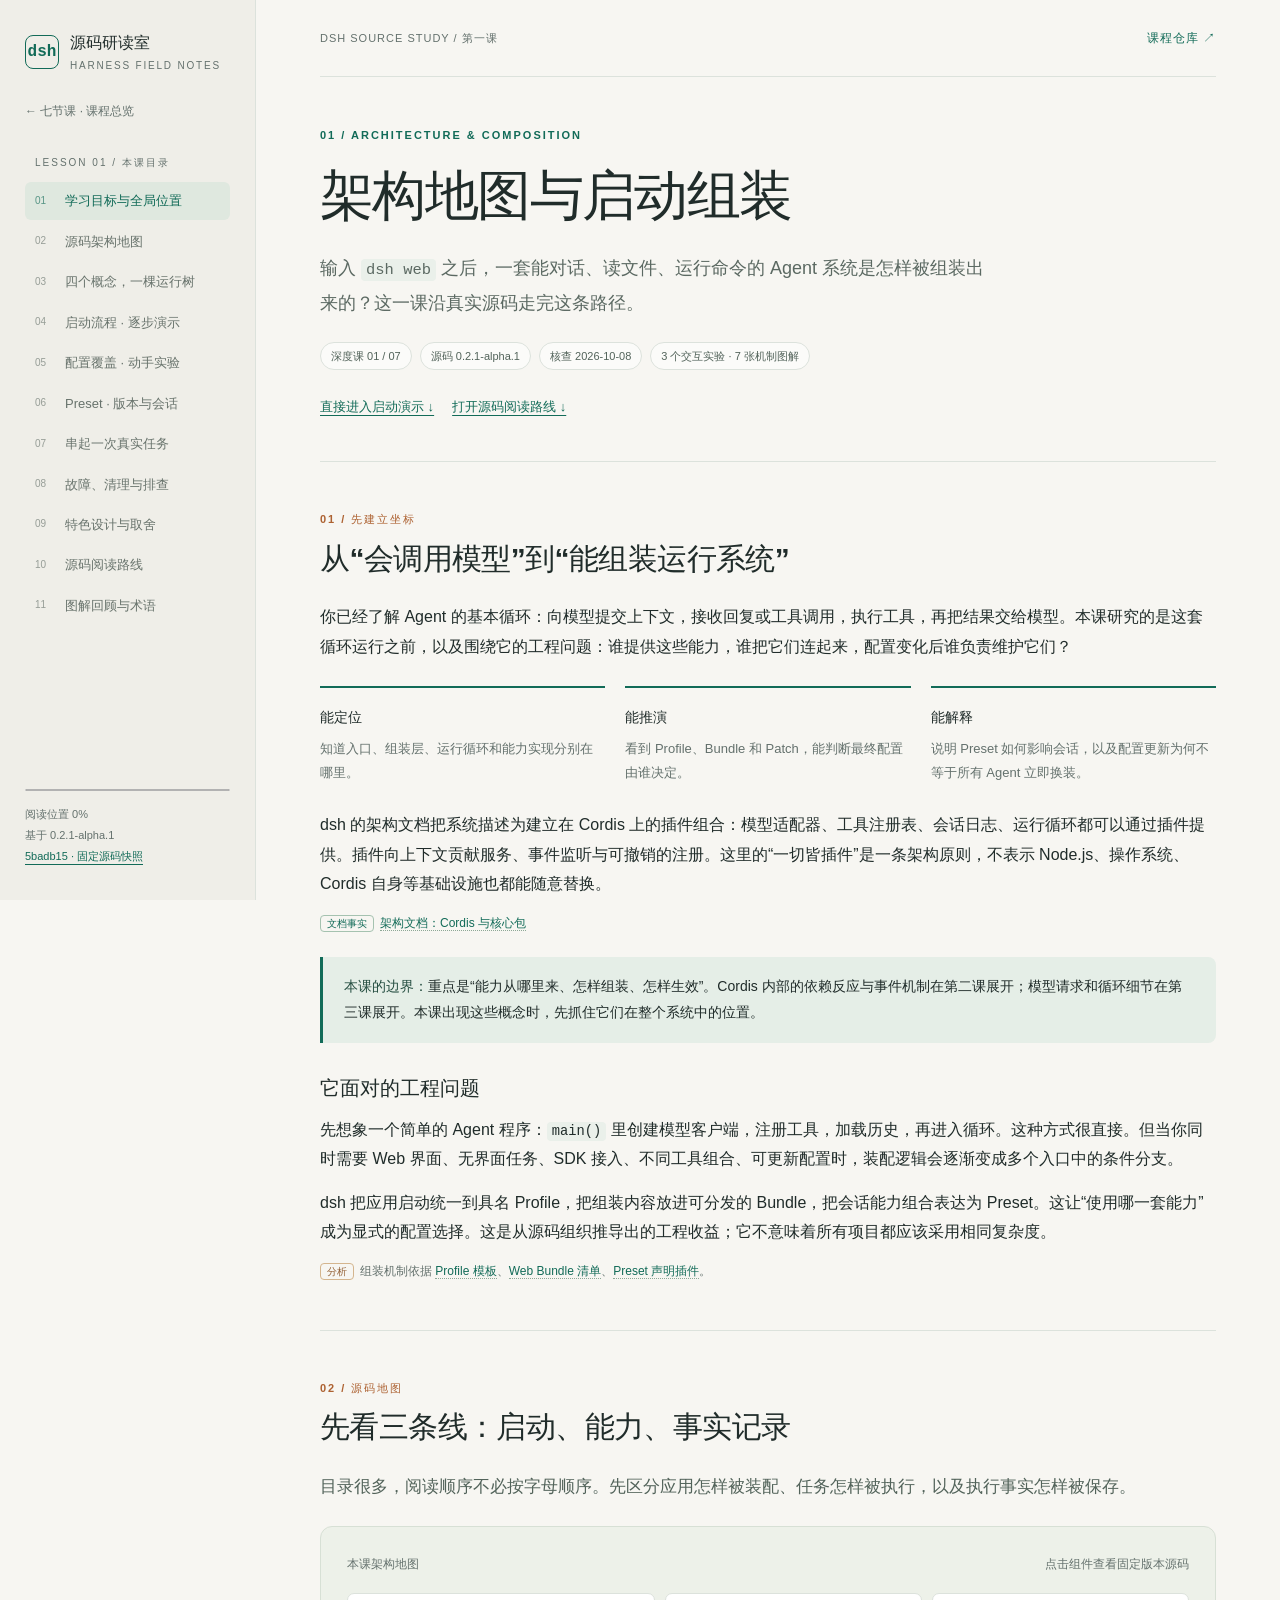
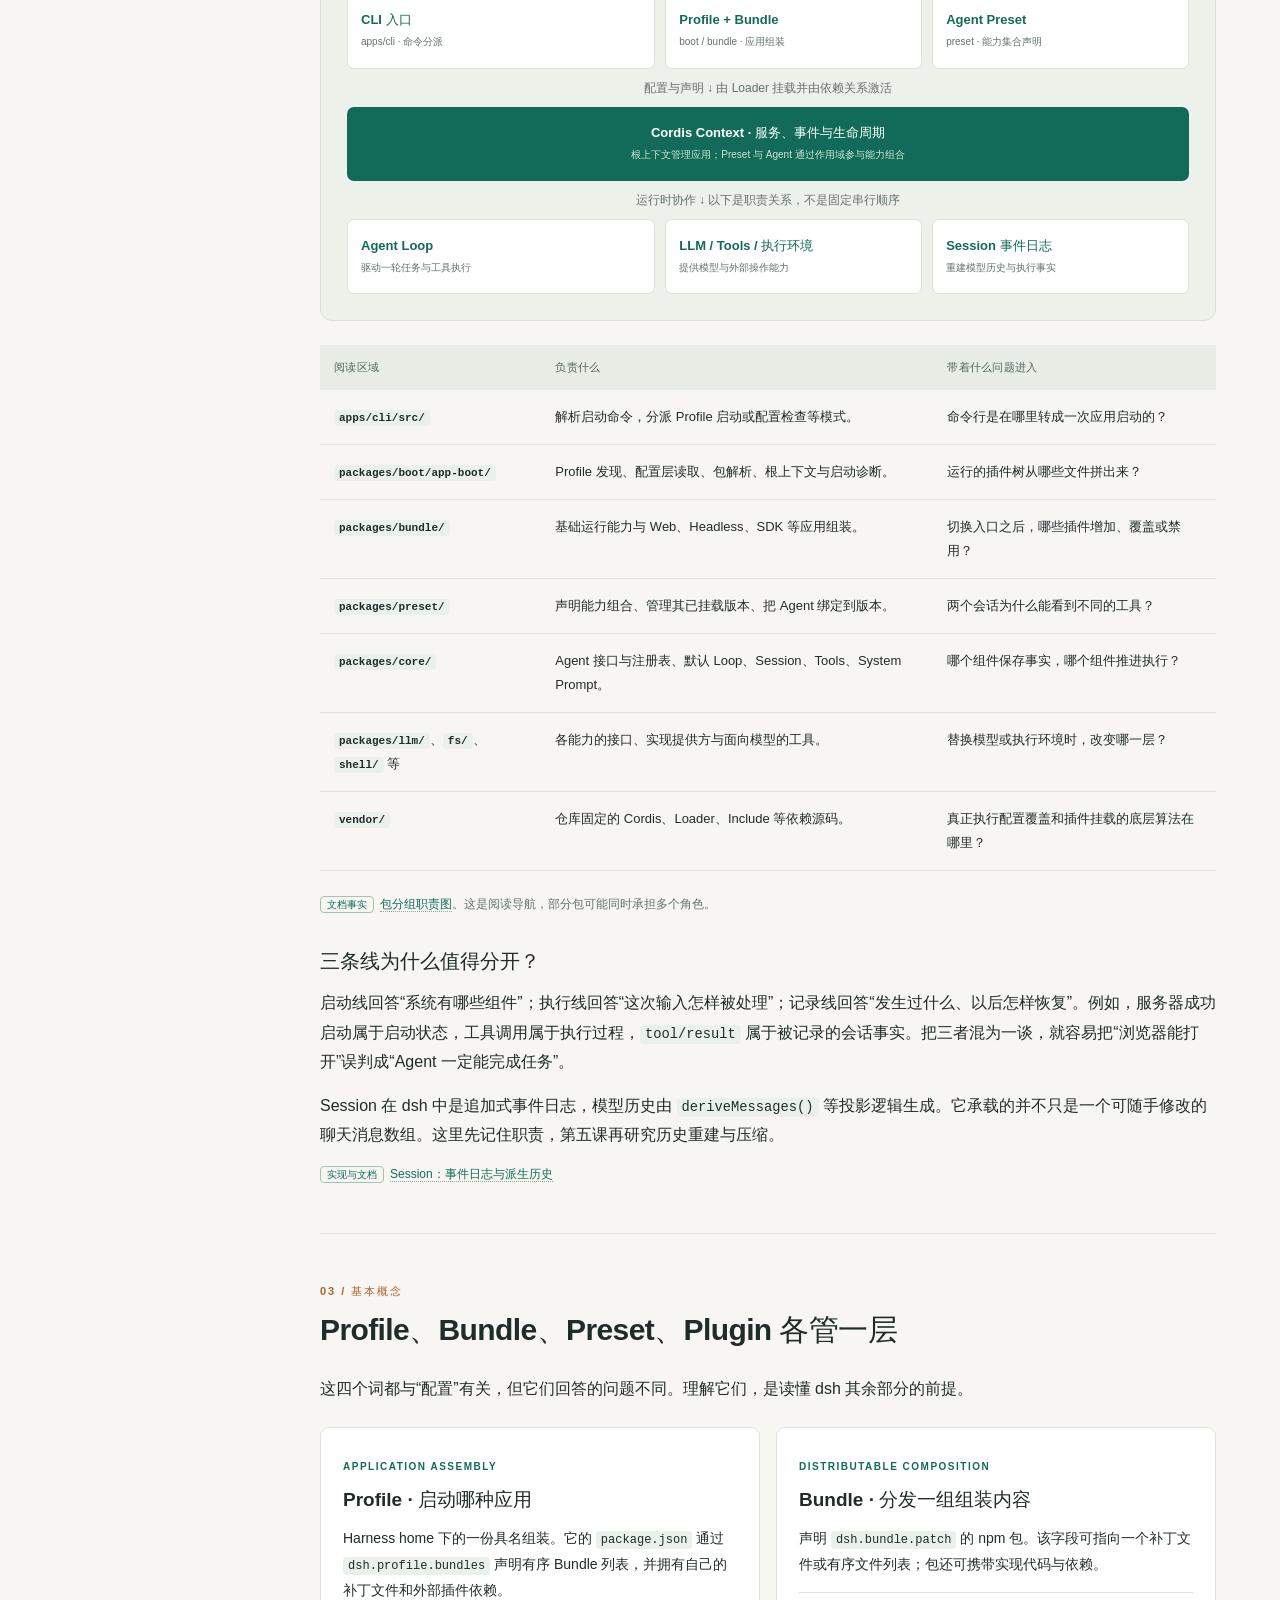
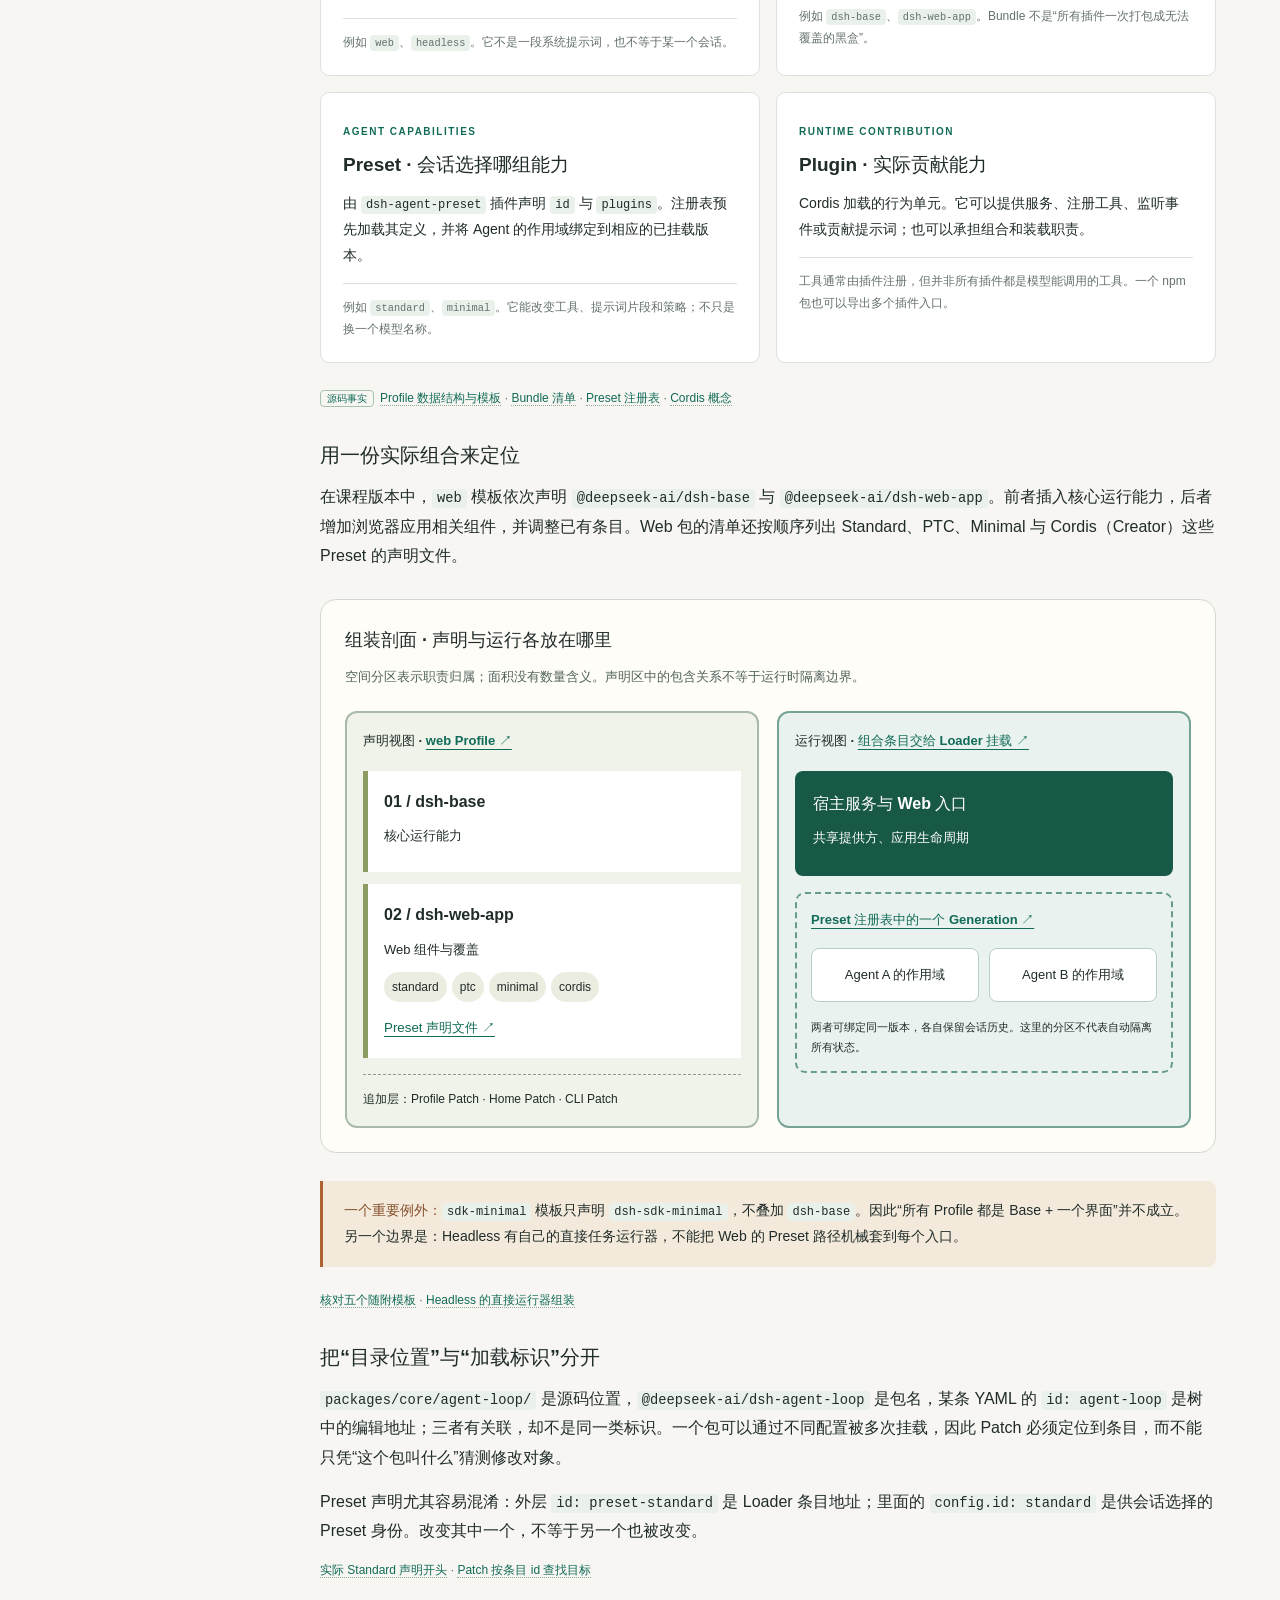
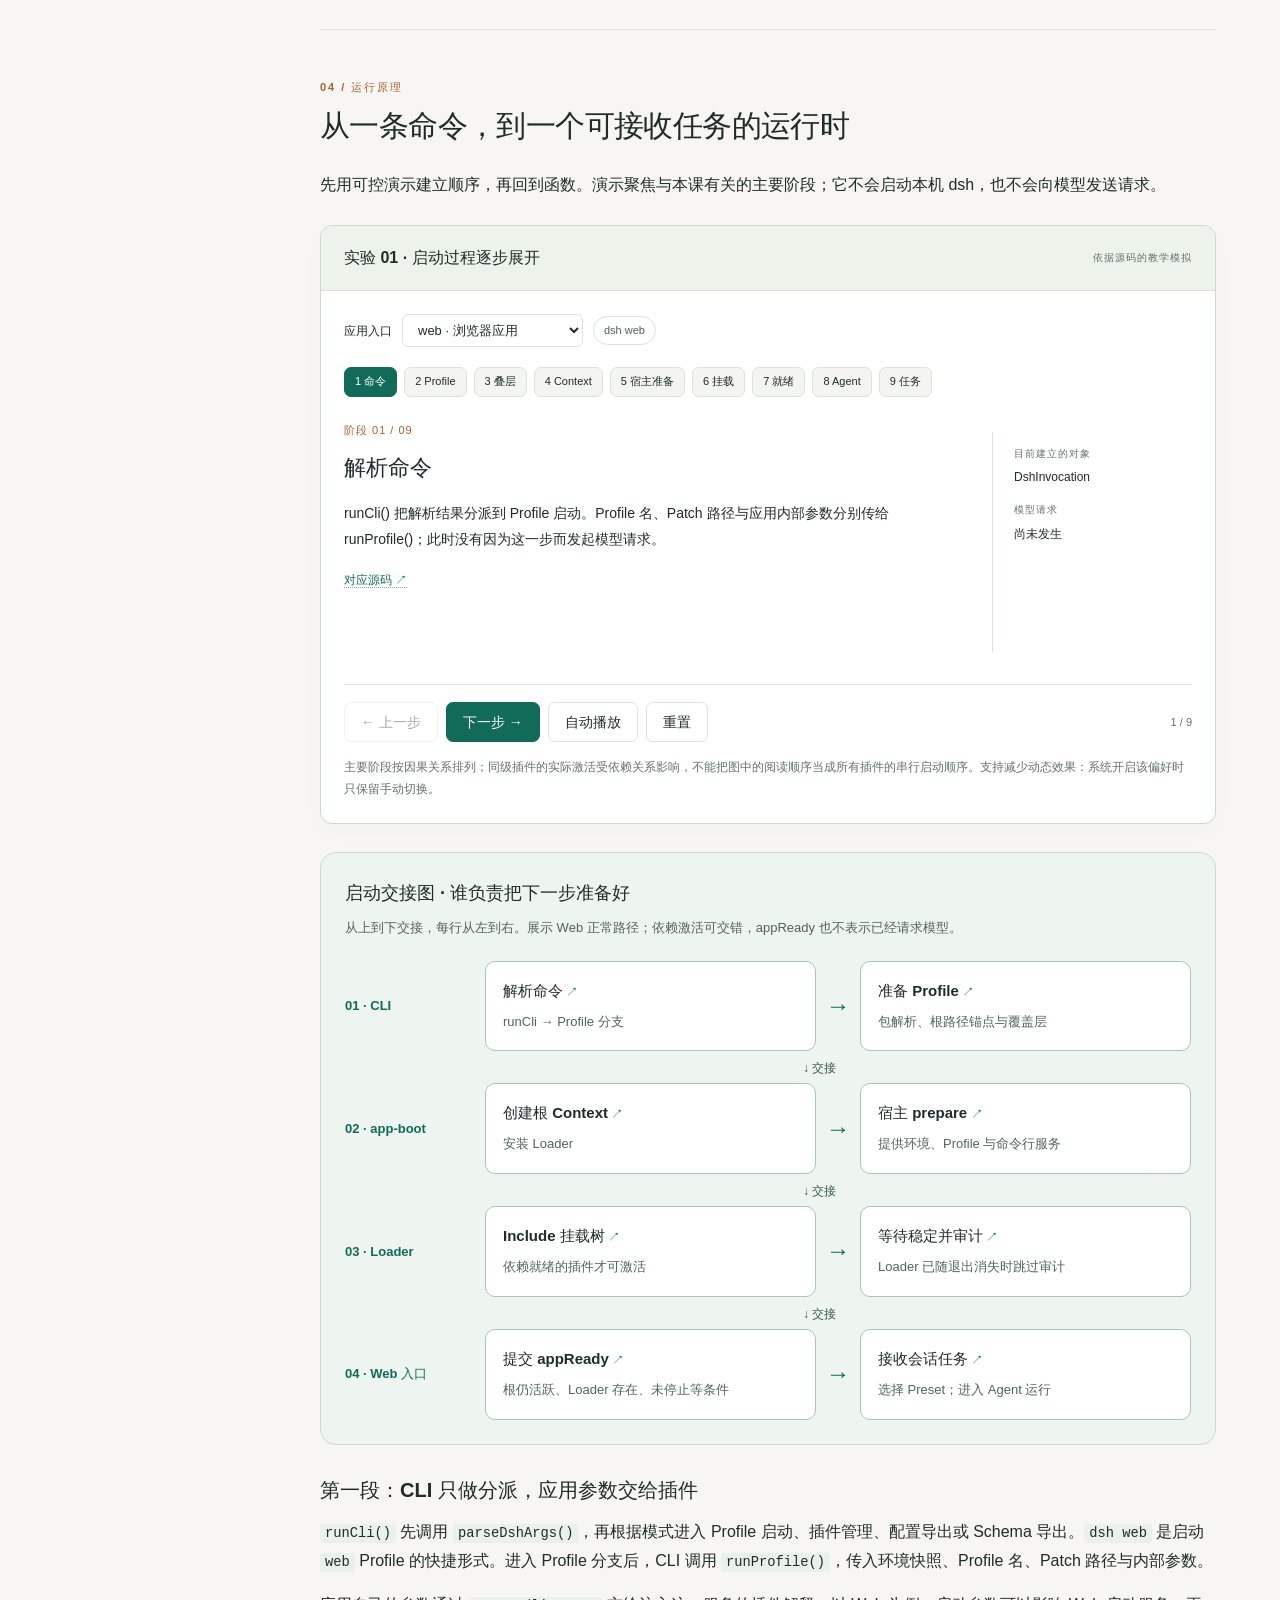
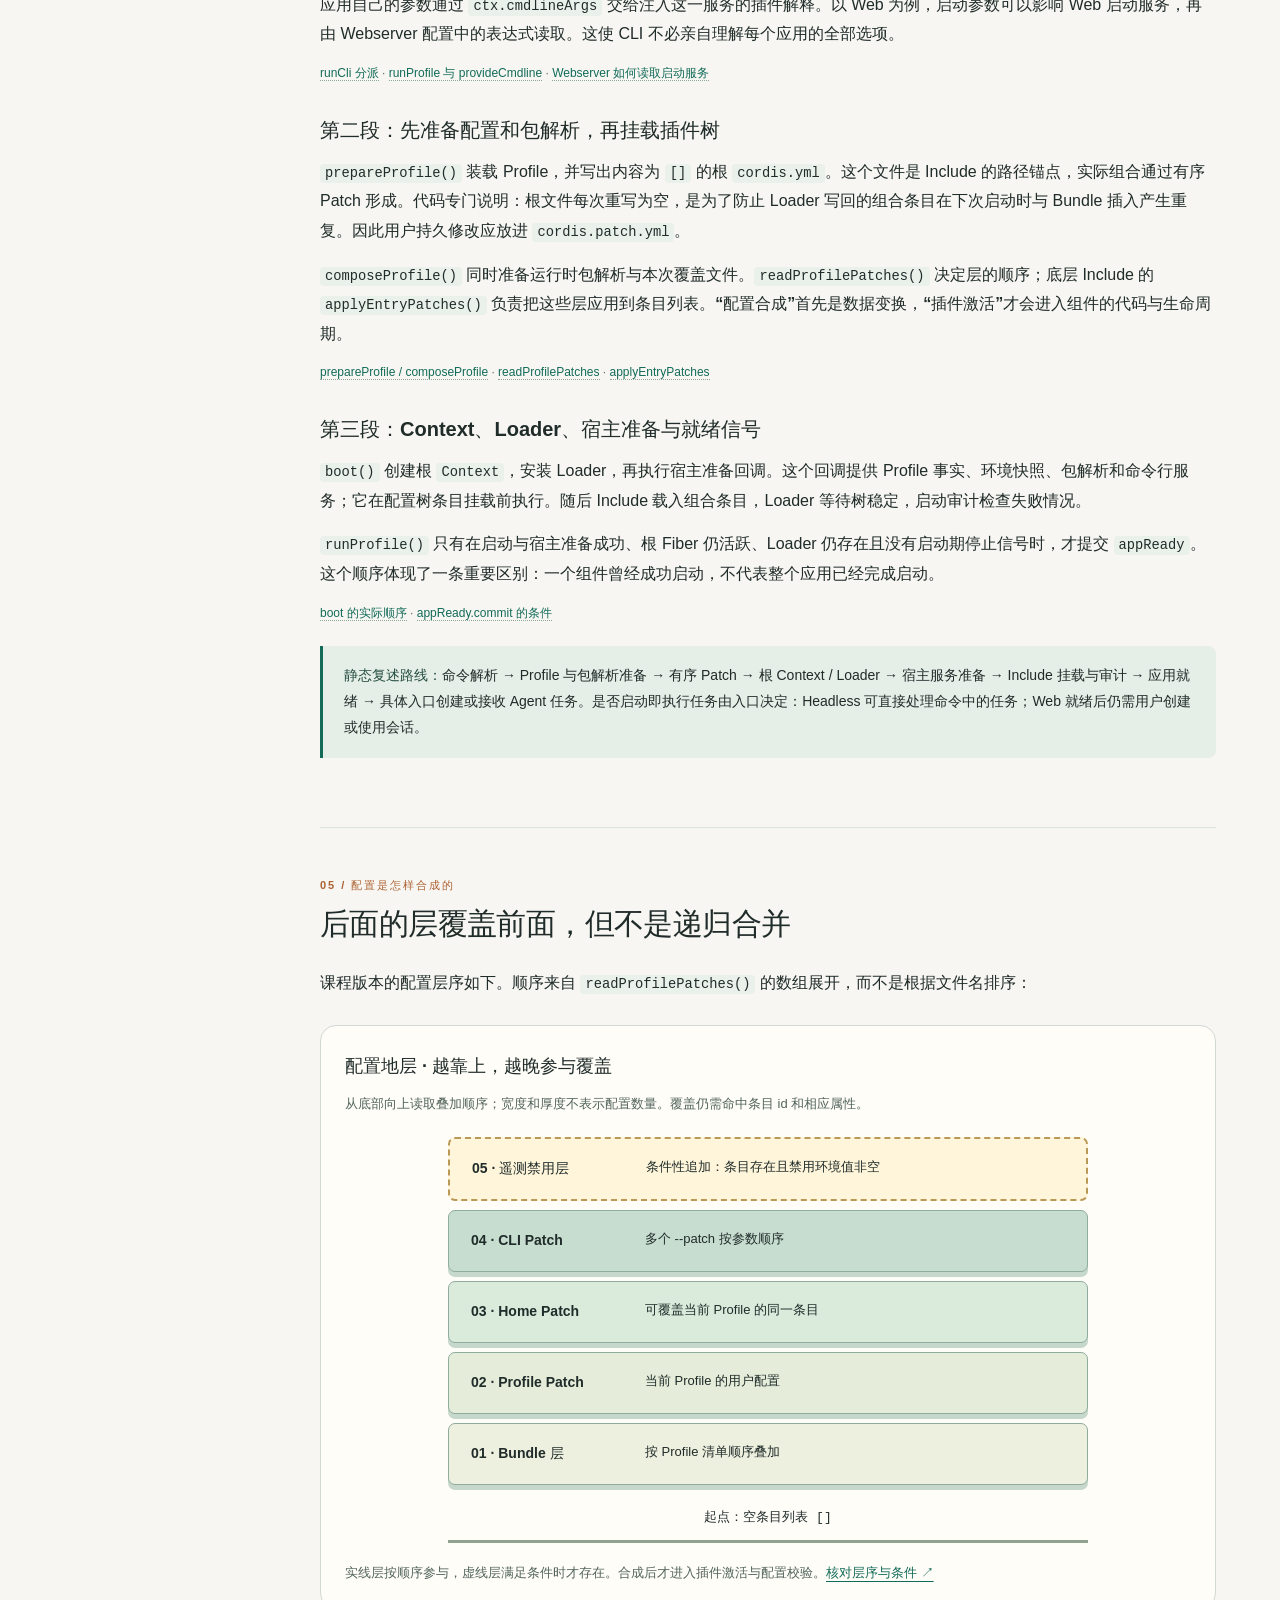
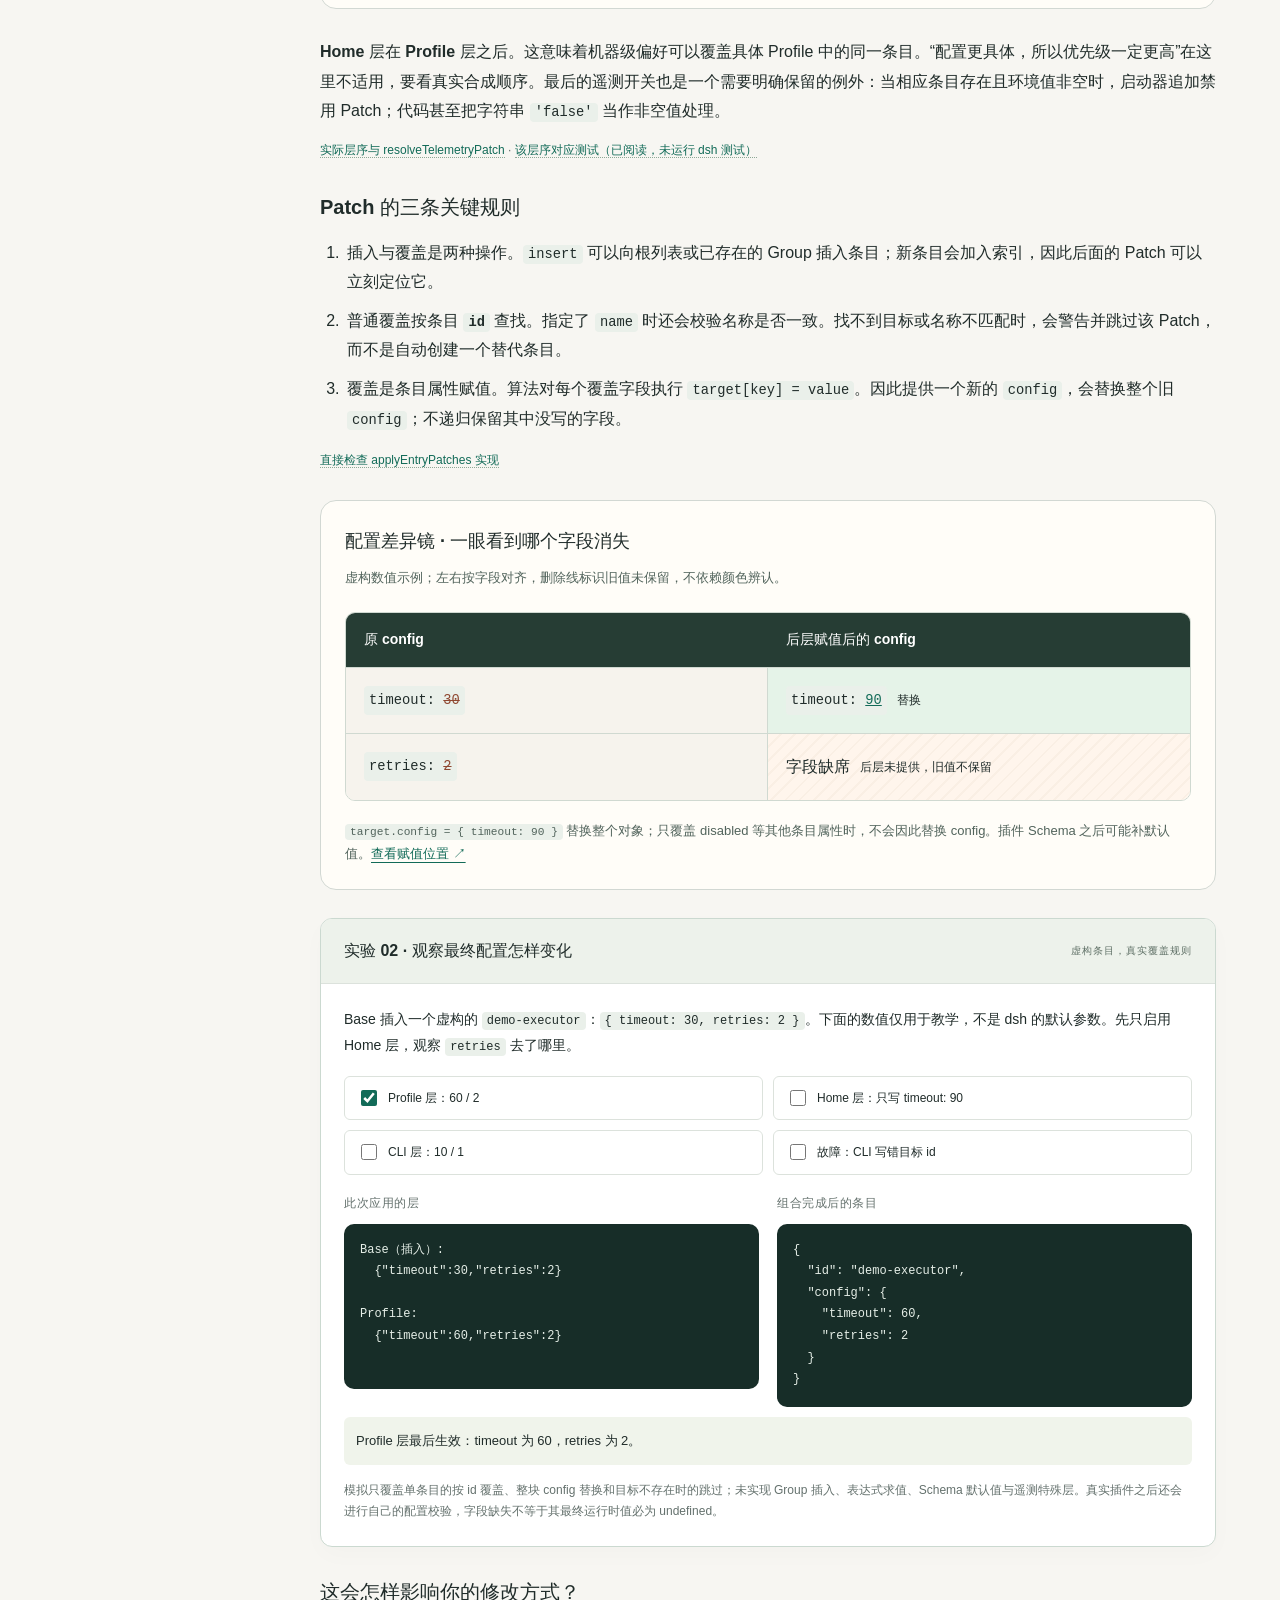
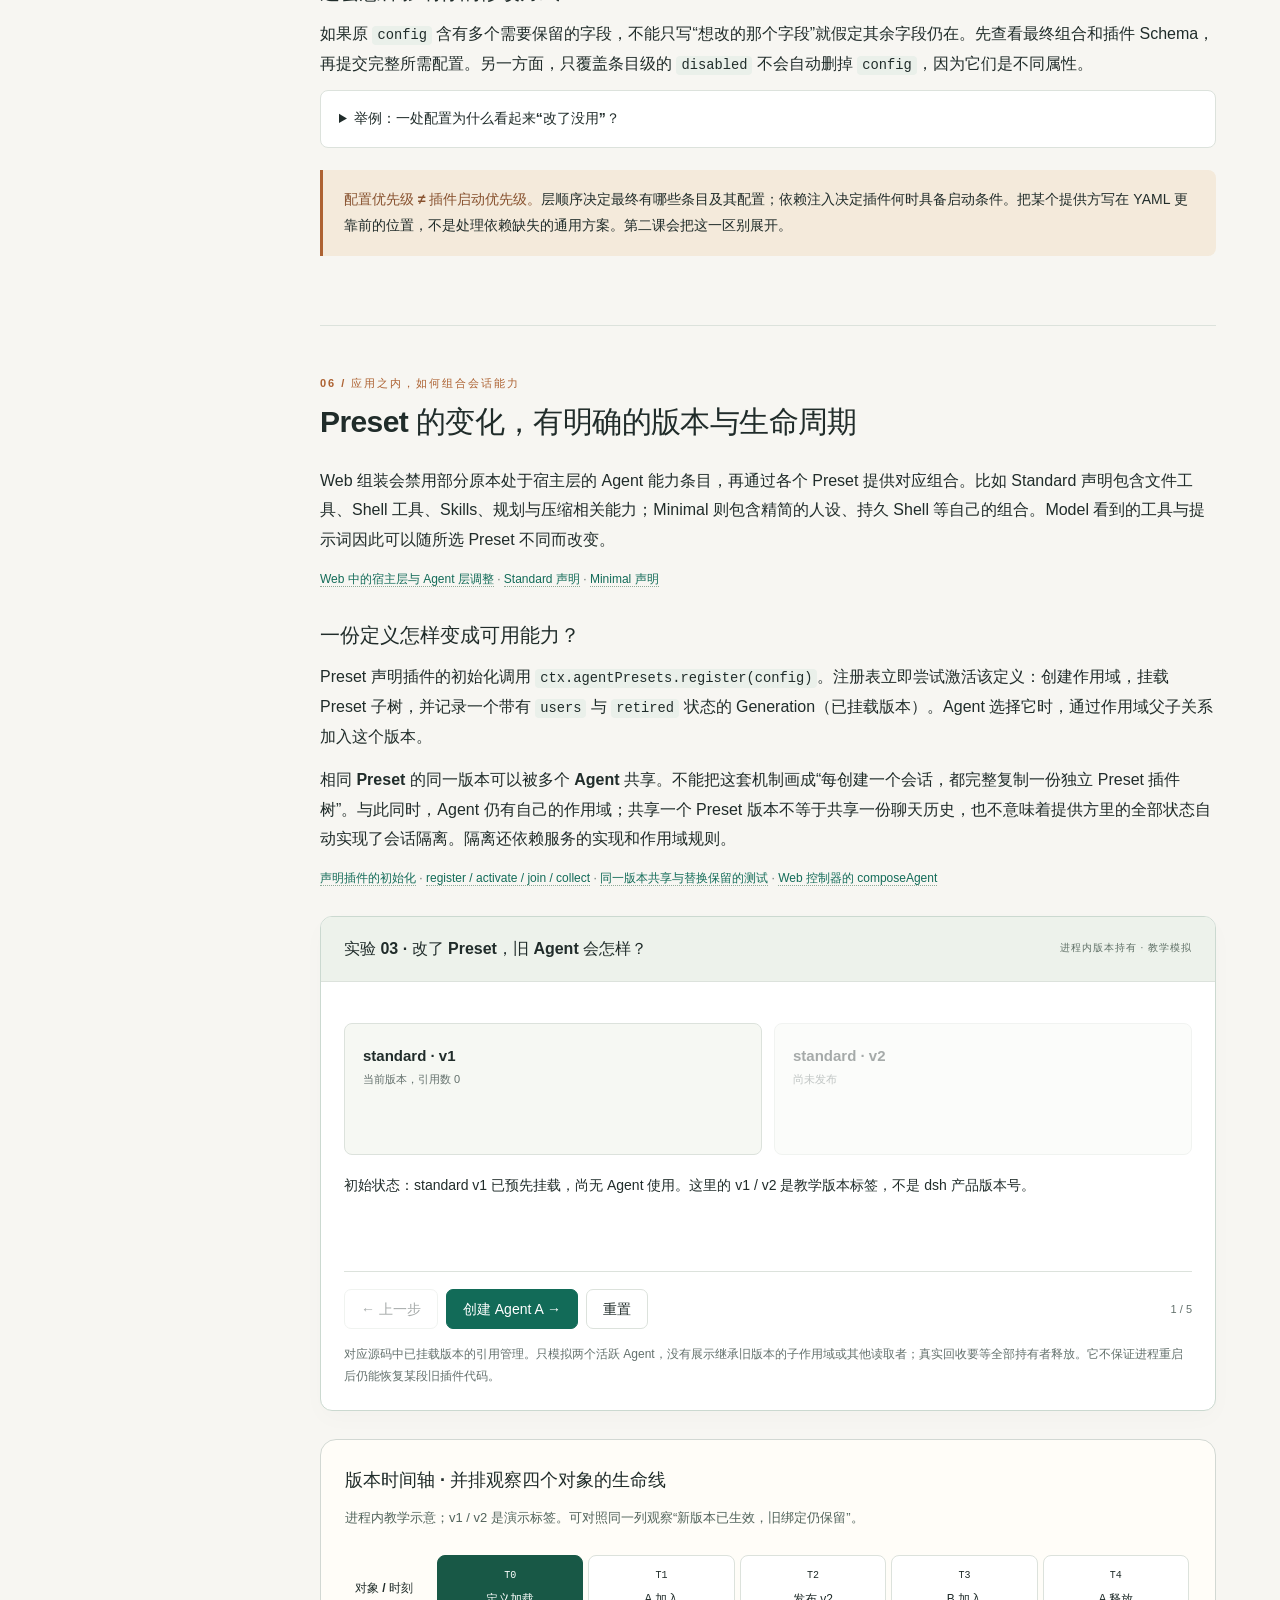
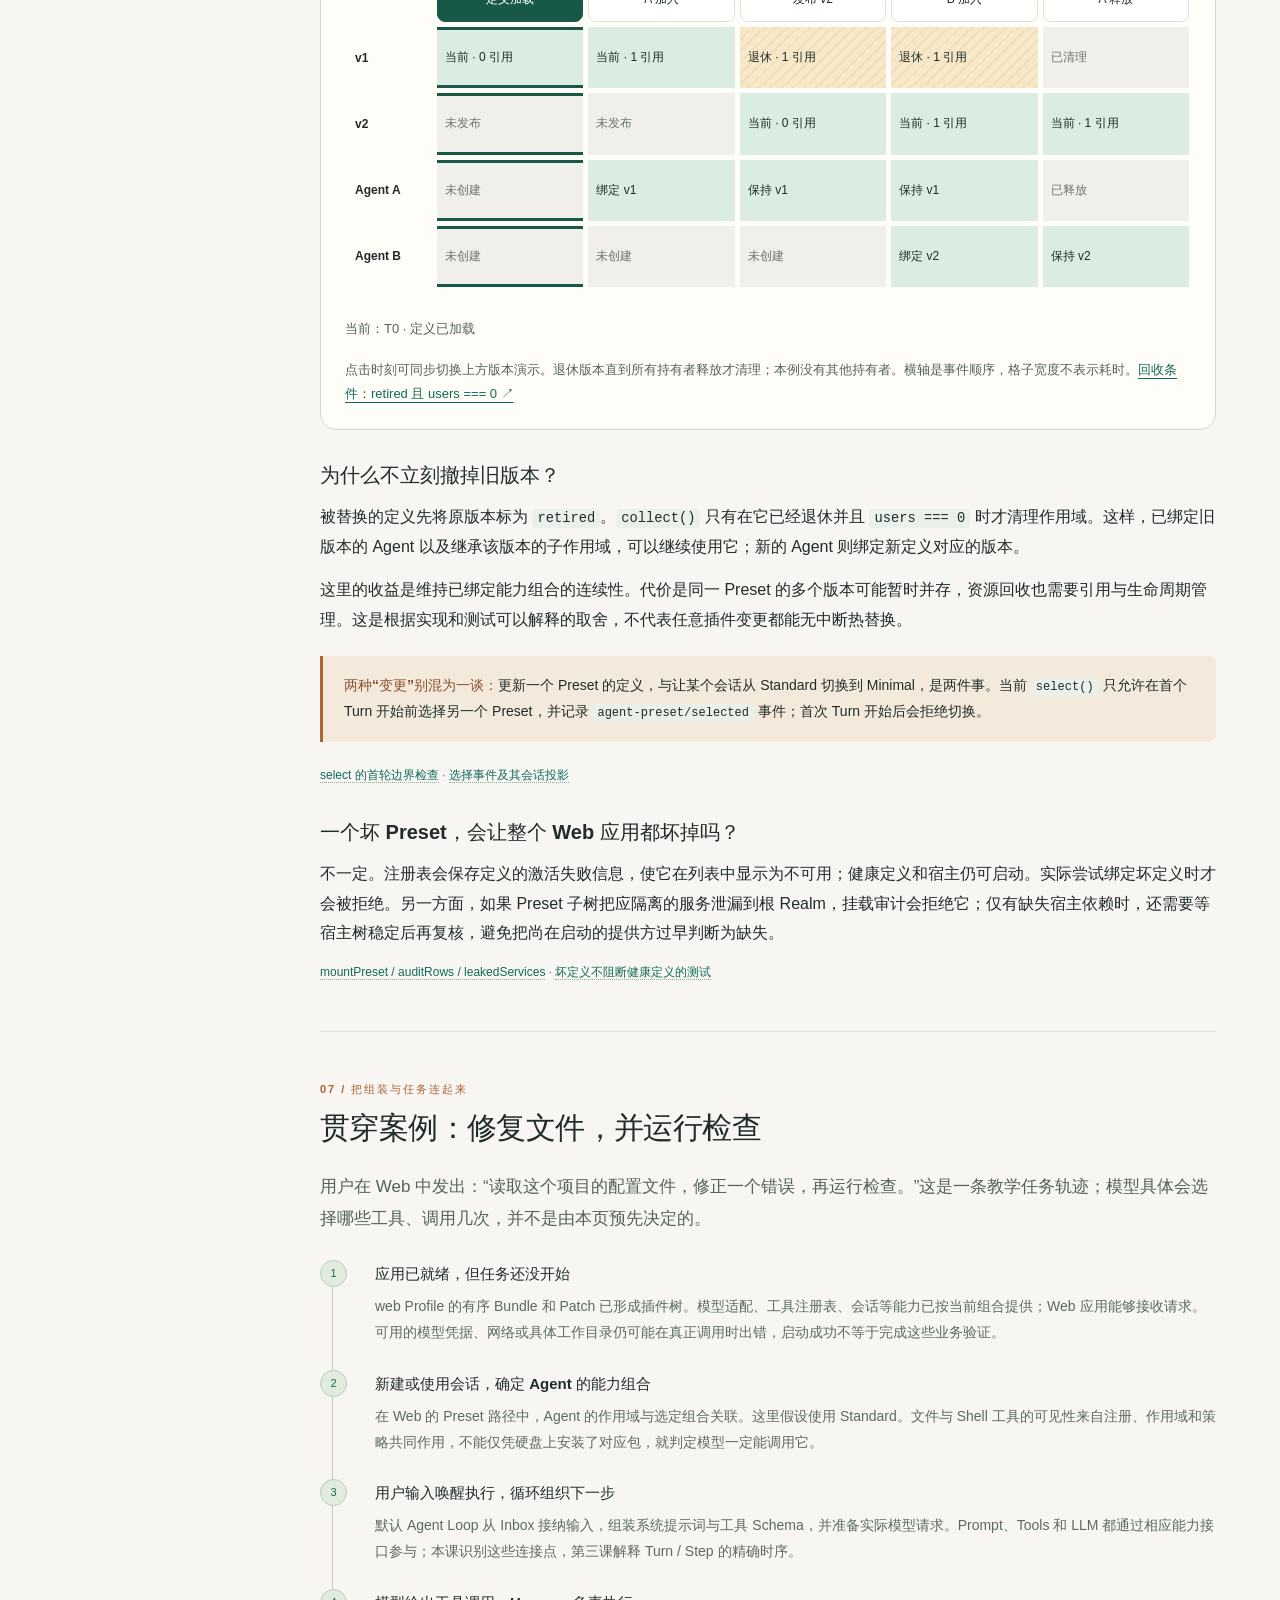
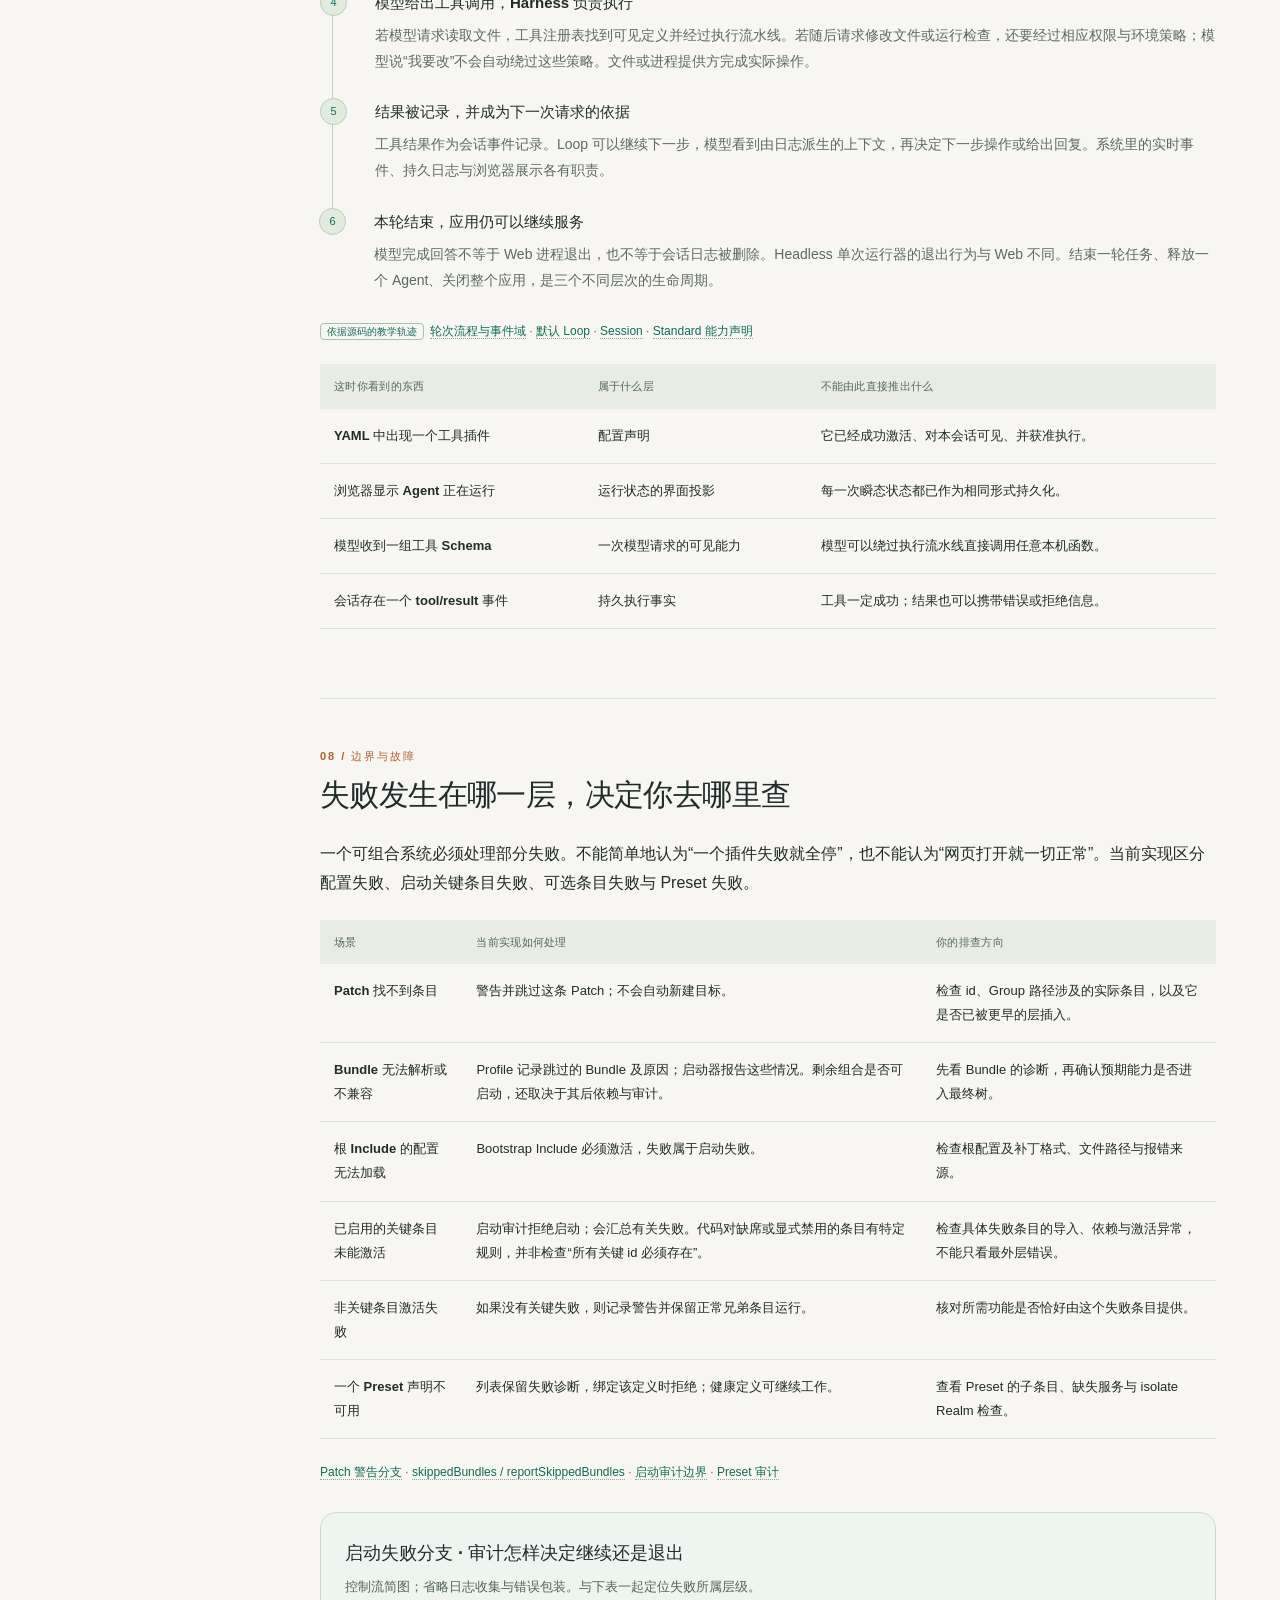
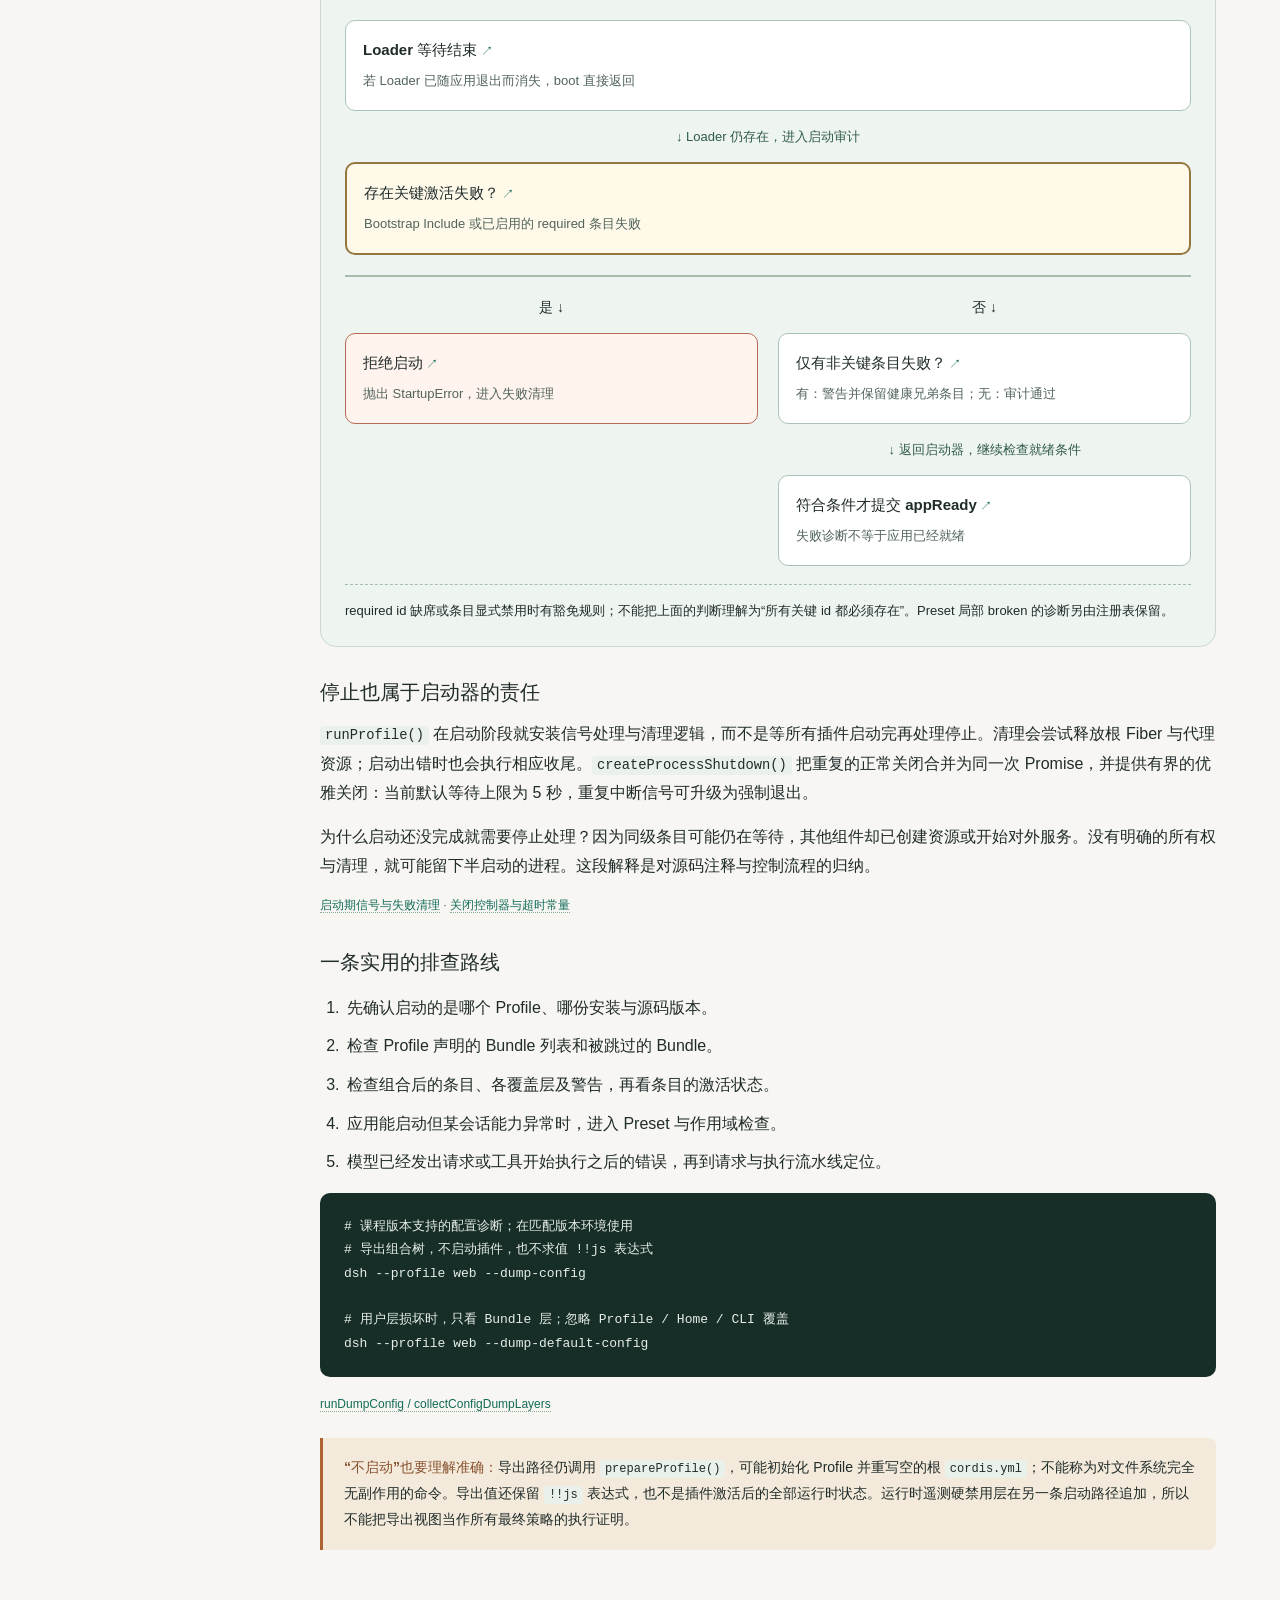
==== commit f31ff8ea: "Diversify lesson visuals and link version timeline to simulation" ====
--- a/lessons/01/index.html
+++ b/lessons/01/index.html
@@ -79,7 +79,7 @@
 <p class="evidence"><span class="tag">源码事实</span><a data-ref="profiles" href="https://github.com/deepseek-ai/deepseek-harness/blob/5badb15009ae1756c3afe0ae0cef1faafc290ccc/packages/boot/app-boot/src/profile.ts#L179-L196" target="_blank" rel="noopener">Profile 数据结构与模板</a> · <a data-ref="web-manifest" href="https://github.com/deepseek-ai/deepseek-harness/blob/5badb15009ae1756c3afe0ae0cef1faafc290ccc/packages/bundle/web-app/package.json#L42-L54" target="_blank" rel="noopener">Bundle 清单</a> · <a data-ref="registry" href="https://github.com/deepseek-ai/deepseek-harness/blob/5badb15009ae1756c3afe0ae0cef1faafc290ccc/packages/preset/agent-preset-registry/src/index.ts#L81" target="_blank" rel="noopener">Preset 注册表</a> · <a data-ref="cordis-primer" href="https://github.com/deepseek-ai/deepseek-harness/blob/5badb15009ae1756c3afe0ae0cef1faafc290ccc/docs/cordis-primer.zh.md#L7" target="_blank" rel="noopener">Cordis 概念</a></p>
 <h3>用一份实际组合来定位</h3>
 <p>在课程版本中，<code>web</code> 模板依次声明 <code>@deepseek-ai/dsh-base</code> 与 <code>@deepseek-ai/dsh-web-app</code>。前者插入核心运行能力，后者增加浏览器应用相关组件，并调整已有条目。Web 包的清单还按顺序列出 Standard、PTC、Minimal 与 Cordis（Creator）这些 Preset 的声明文件。</p>
-<figure class="flow-figure"><figcaption><strong>组装关系图 · 从应用到会话</strong><span>结构示意；箭头表示合成或绑定关系。点击节点查看源码。</span></figcaption><a class="flow-node " data-ref="profiles" href="https://github.com/deepseek-ai/deepseek-harness/blob/5badb15009ae1756c3afe0ae0cef1faafc290ccc/packages/boot/app-boot/src/profile.ts#L179-L196" target="_blank" rel="noopener"><b>web Profile</b><small>选择有序 Bundle 清单</small></a><div class="flow-down">↓ 按清单依次合成</div><div class="flow-chain"><a class="flow-node " data-ref="base" href="https://github.com/deepseek-ai/deepseek-harness/blob/5badb15009ae1756c3afe0ae0cef1faafc290ccc/packages/bundle/base/cordis.patch.yml#L511-L515" target="_blank" rel="noopener"><b>① dsh-base</b><small>核心运行能力</small></a><span class="flow-arrow" aria-hidden="true">→</span><a class="flow-node " data-ref="web-manifest" href="https://github.com/deepseek-ai/deepseek-harness/blob/5badb15009ae1756c3afe0ae0cef1faafc290ccc/packages/bundle/web-app/package.json#L42-L54" target="_blank" rel="noopener"><b>② dsh-web-app</b><small>Web 组件、覆盖与 Preset 声明</small></a></div><div class="flow-down">↓ 再应用用户层与本次命令的 Patch</div><a class="flow-node " data-ref="boot" href="https://github.com/deepseek-ai/deepseek-harness/blob/5badb15009ae1756c3afe0ae0cef1faafc290ccc/packages/boot/app-boot/src/index.ts#L973-L1015" target="_blank" rel="noopener"><b>组合后的插件树</b><small>由 Loader 挂载；下方是职责划分，不表示所有插件串行启动</small></a><div class="flow-fork"><a class="flow-node " data-ref="web-plane" href="https://github.com/deepseek-ai/deepseek-harness/blob/5badb15009ae1756c3afe0ae0cef1faafc290ccc/packages/bundle/web-app/cordis.patch.yml#L448" target="_blank" rel="noopener"><b>宿主能力</b><small>应用服务、共享提供方与 Web 入口</small></a><a class="flow-node " data-ref="registry" href="https://github.com/deepseek-ai/deepseek-harness/blob/5badb15009ae1756c3afe0ae0cef1faafc290ccc/packages/preset/agent-preset-registry/src/index.ts#L81" target="_blank" rel="noopener"><b>Preset 注册表</b><small>预先装载 standard / ptc / minimal / cordis</small></a></div><div class="flow-down">↓ Web 会话选择可用 Preset，绑定其当前版本</div><a class="flow-node " data-ref="agent-compose" href="https://github.com/deepseek-ai/deepseek-harness/blob/5badb15009ae1756c3afe0ae0cef1faafc290ccc/packages/api/session-controller/src/agent.ts#L381-L399" target="_blank" rel="noopener"><b>Agent 自有作用域 → Preset Generation</b><small>多个 Agent 可以绑定同一版本；并非逐会话复制整棵树</small></a></figure>
+<figure class="visual-figure"><figcaption><strong>组装剖面 · 声明与运行各放在哪里</strong><span>空间分区表示职责归属；面积没有数量含义。声明区中的包含关系不等于运行时隔离边界。</span></figcaption><div class="assembly-cutaway"><div class="assembly-zone"><div class="zone-label">声明视图 · <a data-ref="profiles" href="https://github.com/deepseek-ai/deepseek-harness/blob/5badb15009ae1756c3afe0ae0cef1faafc290ccc/packages/boot/app-boot/src/profile.ts#L179-L196" target="_blank" rel="noopener">web Profile ↗</a></div><div class="bundle-shelf"><div><b>01 / dsh-base</b><p>核心运行能力</p></div><div><b>02 / dsh-web-app</b><p>Web 组件与覆盖</p><div class="preset-pills"><span>standard</span><span>ptc</span><span>minimal</span><span>cordis</span></div><small><a data-ref="web-manifest" href="https://github.com/deepseek-ai/deepseek-harness/blob/5badb15009ae1756c3afe0ae0cef1faafc290ccc/packages/bundle/web-app/package.json#L42-L54" target="_blank" rel="noopener">Preset 声明文件 ↗</a></small></div></div><div class="patch-strip">追加层：Profile Patch · Home Patch · CLI Patch</div></div><div class="assembly-zone runtime-zone"><div class="zone-label">运行视图 · <a data-ref="boot" href="https://github.com/deepseek-ai/deepseek-harness/blob/5badb15009ae1756c3afe0ae0cef1faafc290ccc/packages/boot/app-boot/src/index.ts#L973-L1015" target="_blank" rel="noopener">组合条目交给 Loader 挂载 ↗</a></div><div class="runtime-host"><b>宿主服务与 Web 入口</b><p>共享提供方、应用生命周期</p></div><div class="binding-room"><b><a data-ref="registry" href="https://github.com/deepseek-ai/deepseek-harness/blob/5badb15009ae1756c3afe0ae0cef1faafc290ccc/packages/preset/agent-preset-registry/src/index.ts#L81" target="_blank" rel="noopener">Preset 注册表中的一个 Generation ↗</a></b><div class="agent-rooms"><span>Agent A 的作用域</span><span>Agent B 的作用域</span></div><small>两者可绑定同一版本，各自保留会话历史。这里的分区不代表自动隔离所有状态。</small></div></div></div></figure>
 <div class="note amber"><strong>一个重要例外：</strong><code>sdk-minimal</code> 模板只声明 <code>dsh-sdk-minimal</code>，不叠加 <code>dsh-base</code>。因此“所有 Profile 都是 Base + 一个界面”并不成立。另一个边界是：Headless 有自己的直接任务运行器，不能把 Web 的 Preset 路径机械套到每个入口。</div>
 <p class="evidence"><a data-ref="profiles" href="https://github.com/deepseek-ai/deepseek-harness/blob/5badb15009ae1756c3afe0ae0cef1faafc290ccc/packages/boot/app-boot/src/profile.ts#L179-L196" target="_blank" rel="noopener">核对五个随附模板</a> · <a data-ref="headless" href="https://github.com/deepseek-ai/deepseek-harness/blob/5badb15009ae1756c3afe0ae0cef1faafc290ccc/packages/bundle/headless/cordis.patch.yml#L1" target="_blank" rel="noopener">Headless 的直接运行器组装</a></p>
 <h3>把“目录位置”与“加载标识”分开</h3>
@@ -117,13 +117,13 @@
 <section class="lesson-section" id="patches">
 <div class="section-no">05 / 配置是怎样合成的</div><h2>后面的层覆盖前面，但不是递归合并</h2>
 <p>课程版本的配置层序如下。顺序来自 <code>readProfilePatches()</code> 的数组展开，而不是根据文件名排序：</p>
-<figure class="flow-figure"><figcaption><strong>覆盖流水线 · 后层处理前层留下的条目</strong><span>数据变换顺序；不是插件启动优先级。起点为空条目列表。</span></figcaption><div class="flow-chain"><a class="flow-node " data-ref="web-manifest" href="https://github.com/deepseek-ai/deepseek-harness/blob/5badb15009ae1756c3afe0ae0cef1faafc290ccc/packages/bundle/web-app/package.json#L42-L54" target="_blank" rel="noopener"><b>① Bundle 层</b><small>按 Profile 中的声明顺序</small></a><span class="flow-arrow" aria-hidden="true">→</span><a class="flow-node " data-ref="stack" href="https://github.com/deepseek-ai/deepseek-harness/blob/5badb15009ae1756c3afe0ae0cef1faafc290ccc/packages/boot/app-boot/src/profile-context.ts#L52-L75" target="_blank" rel="noopener"><b>② Profile 层</b><small>当前 Profile 的补丁</small></a><span class="flow-arrow" aria-hidden="true">→</span><a class="flow-node " data-ref="stack" href="https://github.com/deepseek-ai/deepseek-harness/blob/5badb15009ae1756c3afe0ae0cef1faafc290ccc/packages/boot/app-boot/src/profile-context.ts#L52-L75" target="_blank" rel="noopener"><b>③ Home 层</b><small>机器级补丁可再次覆盖</small></a></div><div class="flow-down">↓ 接续上面的组合结果</div><div class="flow-chain"><a class="flow-node " data-ref="stack" href="https://github.com/deepseek-ai/deepseek-harness/blob/5badb15009ae1756c3afe0ae0cef1faafc290ccc/packages/boot/app-boot/src/profile-context.ts#L52-L75" target="_blank" rel="noopener"><b>④ CLI 层</b><small>多个 --patch 按参数顺序</small></a><span class="flow-arrow" aria-hidden="true">→</span><a class="flow-node " data-ref="stack" href="https://github.com/deepseek-ai/deepseek-harness/blob/5badb15009ae1756c3afe0ae0cef1faafc290ccc/packages/boot/app-boot/src/profile-context.ts#L52-L75" target="_blank" rel="noopener"><b>⑤ 条件性遥测层</b><small>条目存在且禁用环境值非空时追加</small></a><span class="flow-arrow" aria-hidden="true">→</span><a class="flow-node " data-ref="boot" href="https://github.com/deepseek-ai/deepseek-harness/blob/5badb15009ae1756c3afe0ae0cef1faafc290ccc/packages/boot/app-boot/src/index.ts#L973-L1015" target="_blank" rel="noopener"><b>最终条目列表</b><small>之后才进行插件激活与配置校验</small></a></div></figure>
+<figure class="visual-figure"><figcaption><strong>配置地层 · 越靠上，越晚参与覆盖</strong><span>从底部向上读取叠加顺序；宽度和厚度不表示配置数量。覆盖仍需命中条目 id 和相应属性。</span></figcaption><div class="strata"><div class="stratum optional"><b>05 · 遥测禁用层</b><span>条件性追加：条目存在且禁用环境值非空</span></div><div class="stratum"><b>04 · CLI Patch</b><span>多个 --patch 按参数顺序</span></div><div class="stratum"><b>03 · Home Patch</b><span>可覆盖当前 Profile 的同一条目</span></div><div class="stratum"><b>02 · Profile Patch</b><span>当前 Profile 的用户配置</span></div><div class="stratum"><b>01 · Bundle 层</b><span>按 Profile 清单顺序叠加</span></div><div class="strata-base">起点：空条目列表 []</div></div><p class="visual-note">实线层按顺序参与，虚线层满足条件时才存在。合成后才进入插件激活与配置校验。<a data-ref="stack" href="https://github.com/deepseek-ai/deepseek-harness/blob/5badb15009ae1756c3afe0ae0cef1faafc290ccc/packages/boot/app-boot/src/profile-context.ts#L52-L75" target="_blank" rel="noopener">核对层序与条件 ↗</a></p></figure>
 <p><strong>Home 层在 Profile 层之后。</strong>这意味着机器级偏好可以覆盖具体 Profile 中的同一条目。“配置更具体，所以优先级一定更高”在这里不适用，要看真实合成顺序。最后的遥测开关也是一个需要明确保留的例外：当相应条目存在且环境值非空时，启动器追加禁用 Patch；代码甚至把字符串 <code>'false'</code> 当作非空值处理。</p>
 <p class="evidence"><a data-ref="stack" href="https://github.com/deepseek-ai/deepseek-harness/blob/5badb15009ae1756c3afe0ae0cef1faafc290ccc/packages/boot/app-boot/src/profile-context.ts#L52-L75" target="_blank" rel="noopener">实际层序与 resolveTelemetryPatch</a> · <a data-ref="stack-test" href="https://github.com/deepseek-ai/deepseek-harness/blob/5badb15009ae1756c3afe0ae0cef1faafc290ccc/packages/boot/app-boot/tests/profile.spec.ts#L183-L208" target="_blank" rel="noopener">该层序对应测试（已阅读，未运行 dsh 测试）</a></p>
 <h3>Patch 的三条关键规则</h3>
 <ol><li><strong>插入与覆盖是两种操作。</strong><code>insert</code> 可以向根列表或已存在的 Group 插入条目；新条目会加入索引，因此后面的 Patch 可以立刻定位它。</li><li><strong>普通覆盖按条目 <code>id</code> 查找。</strong>指定了 <code>name</code> 时还会校验名称是否一致。找不到目标或名称不匹配时，会警告并跳过该 Patch，而不是自动创建一个替代条目。</li><li><strong>覆盖是条目属性赋值。</strong>算法对每个覆盖字段执行 <code>target[key] = value</code>。因此提供一个新的 <code>config</code>，会替换整个旧 <code>config</code>；不递归保留其中没写的字段。</li></ol>
 <p class="evidence"><a data-ref="patch-algorithm" href="https://github.com/deepseek-ai/deepseek-harness/blob/5badb15009ae1756c3afe0ae0cef1faafc290ccc/vendor/include/src/index.ts#L57-L132" target="_blank" rel="noopener">直接检查 applyEntryPatches 实现</a></p>
-<figure class="flow-figure"><figcaption><strong>放大一次覆盖 · config 是整块替换</strong><span>虚构数值用于教学；图中只展示合成结果，插件 Schema 之后可能补默认值。</span></figcaption><div class="flow-chain"><div class="flow-node "><b>覆盖前</b><small>config = { timeout: 30, retries: 2 }</small></div><span class="flow-arrow" aria-hidden="true">→</span><a class="flow-node " data-ref="patch-algorithm" href="https://github.com/deepseek-ai/deepseek-harness/blob/5badb15009ae1756c3afe0ae0cef1faafc290ccc/vendor/include/src/index.ts#L57-L132" target="_blank" rel="noopener"><b>后层赋值</b><small>target.config = { timeout: 90 }</small></a><span class="flow-arrow" aria-hidden="true">→</span><div class="flow-node "><b>合成结果</b><small>config = { timeout: 90 }</small></div></div><div class="flow-foot">被移除的旧字段：<del>retries: 2</del>。只覆盖 disabled 等其他条目属性时，不会因此替换 config。</div></figure>
+<figure class="visual-figure"><figcaption><strong>配置差异镜 · 一眼看到哪个字段消失</strong><span>虚构数值示例；左右按字段对齐，删除线标识旧值未保留，不依赖颜色辨认。</span></figcaption><div class="diff-mirror"><div class="diff-heading">原 config</div><div class="diff-heading">后层赋值后的 config</div><div class="diff-cell"><code>timeout: <del>30</del></code></div><div class="diff-cell changed"><code>timeout: <ins>90</ins></code><small>替换</small></div><div class="diff-cell"><code>retries: <del>2</del></code></div><div class="diff-cell removed"><b>字段缺席</b><small>后层未提供，旧值不保留</small></div></div><p class="visual-note"><code>target.config = { timeout: 90 }</code> 替换整个对象；只覆盖 disabled 等其他条目属性时，不会因此替换 config。插件 Schema 之后可能补默认值。<a data-ref="patch-algorithm" href="https://github.com/deepseek-ai/deepseek-harness/blob/5badb15009ae1756c3afe0ae0cef1faafc290ccc/vendor/include/src/index.ts#L57-L132" target="_blank" rel="noopener">查看赋值位置 ↗</a></p></figure>
 <div class="lab" id="patch-lab"><div class="lab-header"><h3>实验 02 · 观察最终配置怎样变化</h3><span>虚构条目，真实覆盖规则</span></div><div class="lab-body">
 <p style="font-size:14px;margin-bottom:17px">Base 插入一个虚构的 <code>demo-executor</code>：<code>{ timeout: 30, retries: 2 }</code>。下面的数值仅用于教学，不是 dsh 的默认参数。先只启用 Home 层，观察 <code>retries</code> 去了哪里。</p>
 <div class="toggle-grid"><label><input type="checkbox" id="patch-profile" checked>Profile 层：60 / 2</label><label><input type="checkbox" id="patch-home">Home 层：只写 timeout: 90</label><label><input type="checkbox" id="patch-cli">CLI 层：10 / 1</label><label><input type="checkbox" id="patch-typo">故障：CLI 写错目标 id</label></div>
@@ -154,7 +154,7 @@
 <div class="lab-actions"><button id="revision-prev" type="button">← 上一步</button><button id="revision-next" class="primary" type="button">创建 Agent A →</button><button id="revision-reset" type="button">重置</button><span class="counter" id="revision-counter">1 / 5</span></div>
 <p class="lab-caption">对应源码中已挂载版本的引用管理。只模拟两个活跃 Agent，没有展示继承旧版本的子作用域或其他读取者；真实回收要等全部持有者释放。它不保证进程重启后仍能恢复某段旧插件代码。</p>
 </div></div>
-<figure class="flow-figure"><figcaption><strong>版本分岔图 · 更新定义之后的同一时刻</strong><span>进程内绑定示意；箭头表示“持有该版本”。v1 / v2 为教学标签；共享版本不等于共享聊天历史。</span></figcaption><div class="flow-fork"><div class="flow-chain"><div class="flow-node "><b>Agent A</b><small>在更新前已绑定</small></div><span class="flow-arrow" aria-hidden="true">→</span><a class="flow-node " data-ref="preset-collect" href="https://github.com/deepseek-ai/deepseek-harness/blob/5badb15009ae1756c3afe0ae0cef1faafc290ccc/packages/preset/agent-preset-registry/src/index.ts#L148-L153" target="_blank" rel="noopener"><b>v1 · retired</b><small>users = 1，仍然保留</small></a></div><div class="flow-chain"><div class="flow-node "><b>Agent B</b><small>在更新后新建</small></div><span class="flow-arrow" aria-hidden="true">→</span><a class="flow-node " data-ref="registry" href="https://github.com/deepseek-ai/deepseek-harness/blob/5badb15009ae1756c3afe0ae0cef1faafc290ccc/packages/preset/agent-preset-registry/src/index.ts#L81" target="_blank" rel="noopener"><b>v2 · current</b><small>新绑定使用新定义</small></a></div></div><div class="flow-down">↓ A 释放 v1，且没有其他持有者</div><div class="flow-chain"><a class="flow-node " data-ref="preset-collect" href="https://github.com/deepseek-ai/deepseek-harness/blob/5badb15009ae1756c3afe0ae0cef1faafc290ccc/packages/preset/agent-preset-registry/src/index.ts#L148-L153" target="_blank" rel="noopener"><b>回收条件</b><small>retired === true 且 users === 0</small></a><span class="flow-arrow" aria-hidden="true">→</span><a class="flow-node " data-ref="preset-collect" href="https://github.com/deepseek-ai/deepseek-harness/blob/5badb15009ae1756c3afe0ae0cef1faafc290ccc/packages/preset/agent-preset-registry/src/index.ts#L148-L153" target="_blank" rel="noopener"><b>清理 v1 作用域</b><small>删除版本记录并 dispose；B 继续使用 v2</small></a></div></figure>
+<figure class="visual-figure"><figcaption><strong>版本时间轴 · 并排观察四个对象的生命线</strong><span>进程内教学示意；v1 / v2 是演示标签。可对照同一列观察“新版本已生效，旧绑定仍保留”。</span></figcaption><div class="timeline-scroll" tabindex="0" role="region" aria-label="Preset 版本时间轴，窄屏可横向滚动"><div class="version-timeline"><div class="timeline-label">对象 / 时刻</div><button type="button" data-timeline-step="0" aria-pressed="false"><small>T0</small>定义加载</button><button type="button" data-timeline-step="1" aria-pressed="false"><small>T1</small>A 加入</button><button type="button" data-timeline-step="2" aria-pressed="false"><small>T2</small>发布 v2</button><button type="button" data-timeline-step="3" aria-pressed="false"><small>T3</small>B 加入</button><button type="button" data-timeline-step="4" aria-pressed="false"><small>T4</small>A 释放</button><div class="timeline-label">v1</div><div class="timeline-cell live" data-timeline-column="0">当前 · 0 引用</div><div class="timeline-cell live" data-timeline-column="1">当前 · 1 引用</div><div class="timeline-cell retired" data-timeline-column="2">退休 · 1 引用</div><div class="timeline-cell retired" data-timeline-column="3">退休 · 1 引用</div><div class="timeline-cell muted" data-timeline-column="4">已清理</div><div class="timeline-label">v2</div><div class="timeline-cell muted" data-timeline-column="0">未发布</div><div class="timeline-cell muted" data-timeline-column="1">未发布</div><div class="timeline-cell live" data-timeline-column="2">当前 · 0 引用</div><div class="timeline-cell live" data-timeline-column="3">当前 · 1 引用</div><div class="timeline-cell live" data-timeline-column="4">当前 · 1 引用</div><div class="timeline-label">Agent A</div><div class="timeline-cell muted" data-timeline-column="0">未创建</div><div class="timeline-cell live" data-timeline-column="1">绑定 v1</div><div class="timeline-cell live" data-timeline-column="2">保持 v1</div><div class="timeline-cell live" data-timeline-column="3">保持 v1</div><div class="timeline-cell muted" data-timeline-column="4">已释放</div><div class="timeline-label">Agent B</div><div class="timeline-cell muted" data-timeline-column="0">未创建</div><div class="timeline-cell muted" data-timeline-column="1">未创建</div><div class="timeline-cell muted" data-timeline-column="2">未创建</div><div class="timeline-cell live" data-timeline-column="3">绑定 v2</div><div class="timeline-cell live" data-timeline-column="4">保持 v2</div></div></div><p id="timeline-selection" class="visual-note" aria-live="polite">当前：T0 · 定义加载</p><p class="visual-note">点击时刻可同步切换上方版本演示。退休版本直到所有持有者释放才清理；本例没有其他持有者。横轴是事件顺序，格子宽度不表示耗时。<a data-ref="preset-collect" href="https://github.com/deepseek-ai/deepseek-harness/blob/5badb15009ae1756c3afe0ae0cef1faafc290ccc/packages/preset/agent-preset-registry/src/index.ts#L148-L153" target="_blank" rel="noopener">回收条件：retired 且 users === 0 ↗</a></p></figure>
 <h3>为什么不立刻撤掉旧版本？</h3>
 <p>被替换的定义先将原版本标为 <code>retired</code>。<code>collect()</code> 只有在它已经退休并且 <code>users === 0</code> 时才清理作用域。这样，已绑定旧版本的 Agent 以及继承该版本的子作用域，可以继续使用它；新的 Agent 则绑定新定义对应的版本。</p>
 <p>这里的收益是<strong>维持已绑定能力组合的连续性</strong>。代价是同一 Preset 的多个版本可能暂时并存，资源回收也需要引用与生命周期管理。这是根据实现和测试可以解释的取舍，不代表任意插件变更都能无中断热替换。</p>
@@ -330,7 +330,7 @@
 <details><summary>本课核查范围与证据说明</summary><div class="details-body"><p>实际阅读包括 CLI 启动与配置导出、Profile 模板与层叠、Include 补丁算法、启动审计与关闭控制、Base / Web / Headless 组装、Standard / Minimal 声明、Preset 注册与挂载及相应测试。引用清单记录在 <a href="sources.json">本课来源索引</a>。</p><p>“源码事实”依据固定快照；“分析”解释取舍；三个可交互实验与贯穿案例是教学示意，没有连接你的 dsh 实例或真实模型。上游源码摘录的许可见 <a href="../../THIRD_PARTY_NOTICES.md">第三方说明</a>。</p></div></details>
 </section>
 <section class="lesson-section" id="check">
-<div class="section-no">11 / 图解回顾</div><h2>把组装、运行和绑定连在一起看</h2><p>回看下面这张连接图，再按需要跳转到相应机制。具体的状态变化可以在上面的三个交互演示中重放。</p><figure class="flow-figure"><figcaption><strong>全课图解 · 三种状态沿什么关系连接</strong><span>概念连接图；声明合成、插件激活和会话绑定各有自己的规则。源码入口保留在节点上。</span></figcaption><div class="flow-chain"><a class="flow-node " data-ref="profiles" href="https://github.com/deepseek-ai/deepseek-harness/blob/5badb15009ae1756c3afe0ae0cef1faafc290ccc/packages/boot/app-boot/src/profile.ts#L179-L196" target="_blank" rel="noopener"><b>声明状态</b><small>Profile → Bundle / Patch</small></a><span class="flow-arrow" aria-hidden="true">→</span><a class="flow-node " data-ref="boot" href="https://github.com/deepseek-ai/deepseek-harness/blob/5badb15009ae1756c3afe0ae0cef1faafc290ccc/packages/boot/app-boot/src/index.ts#L973-L1015" target="_blank" rel="noopener"><b>运行状态</b><small>Context → Loader → 插件作用域</small></a><span class="flow-arrow" aria-hidden="true">→</span><a class="flow-node " data-ref="registry" href="https://github.com/deepseek-ai/deepseek-harness/blob/5badb15009ae1756c3afe0ae0cef1faafc290ccc/packages/preset/agent-preset-registry/src/index.ts#L81" target="_blank" rel="noopener"><b>绑定状态</b><small>Agent → Preset Generation</small></a></div><div class="flow-fork"><a class="flow-node " data-ref="stack" href="https://github.com/deepseek-ai/deepseek-harness/blob/5badb15009ae1756c3afe0ae0cef1faafc290ccc/packages/boot/app-boot/src/profile-context.ts#L52-L75" target="_blank" rel="noopener"><b>改配置时看覆盖层</b><small>谁最后写入该条目？回看覆盖流水线。</small></a><a class="flow-node " data-ref="preset-collect" href="https://github.com/deepseek-ai/deepseek-harness/blob/5badb15009ae1756c3afe0ae0cef1faafc290ccc/packages/preset/agent-preset-registry/src/index.ts#L148-L153" target="_blank" rel="noopener"><b>改能力时看版本持有</b><small>旧绑定保留，新绑定选当前版本。</small></a></div></figure>
+<div class="section-no">11 / 图解回顾</div><h2>把组装、运行和绑定连在一起看</h2><p>回看下面这张连接图，再按需要跳转到相应机制。具体的状态变化可以在上面的三个交互演示中重放。</p><figure class="visual-figure"><figcaption><strong>概念坐标 · 用“所属层次 × 关注问题”定位机制</strong><span>矩阵按职责比较，不表示执行先后。点击来源定位实现，继续结合上文的流程与演示阅读。</span></figcaption><div class="table-wrap"><table class="concept-matrix"><thead><tr><th>层次</th><th>主要对象</th><th>改变什么</th><th>观察什么</th></tr></thead><tbody><tr><th>声明层</th><td>Profile · Bundle · Patch</td><td>应用组合与条目属性</td><td><a data-ref="stack" href="https://github.com/deepseek-ai/deepseek-harness/blob/5badb15009ae1756c3afe0ae0cef1faafc290ccc/packages/boot/app-boot/src/profile-context.ts#L52-L75" target="_blank" rel="noopener">最终覆盖来自哪一层 ↗</a></td></tr><tr><th>运行层</th><td>Context · Loader · 插件作用域</td><td>服务、依赖与生命周期</td><td><a data-ref="boot" href="https://github.com/deepseek-ai/deepseek-harness/blob/5badb15009ae1756c3afe0ae0cef1faafc290ccc/packages/boot/app-boot/src/index.ts#L973-L1015" target="_blank" rel="noopener">哪些条目已激活 ↗</a></td></tr><tr><th>绑定层</th><td>Agent · Preset Generation</td><td>会话绑定的能力组合</td><td><a data-ref="registry" href="https://github.com/deepseek-ai/deepseek-harness/blob/5badb15009ae1756c3afe0ae0cef1faafc290ccc/packages/preset/agent-preset-registry/src/index.ts#L81" target="_blank" rel="noopener">持有哪个版本 ↗</a></td></tr></tbody></table></div><div class="matrix-key"><span><b>配置变化</b> 看层序与赋值</span><span><b>能力变化</b> 看版本与持有者</span><span><b>启动异常</b> 看依赖与审计</span></div></figure>
 <h3>术语回看</h3><dl class="glossary"><dt>Harness</dt><dd>模型周围负责运行、工具、环境、上下文与生命周期等能力的工程系统。</dd><dt>Context / 上下文</dt><dd>本课指 Cordis 的服务与事件上下文；与发送给语言模型的“上下文内容”不是同一个概念。</dd><dt>Profile / 应用组装</dt><dd>具名的启动组合，声明有序 Bundle 列表并拥有用户配置层。</dd><dt>Bundle / 组合包</dt><dd>可分发的配置层及相关实现、依赖。</dd><dt>Preset / 能力预设</dt><dd>供 Agent 选择的声明式插件组合，注册表管理其已挂载版本。</dd><dt>Patch / 补丁层</dt><dd>插入条目或按 id 覆盖已有条目的数据操作。</dd><dt>Scope / 作用域</dt><dd>用于限定与继承能力注册的上下文关系；不能仅凭“作用域”推断所有数据都已隔离。</dd><dt>Realm / 服务隔离域</dt><dd>使指定服务名解析到隔离实例的机制；Preset 服务泄漏检查会验证相关边界。</dd><dt>Generation / 已挂载版本</dt><dd>本课指 Preset 的某个运行时版本及其持有者，和 Session 日志格式版本不是一回事。</dd><dt>HMR / 热重载</dt><dd>监视变化并协调更新的机制；启用与监视范围来自配置，不等于任何修改都会安全地即时替换全部运行状态。</dd></dl>
 <div class="finish"><div class="eyebrow">下一课 / 02</div><h3>Cordis 插件内核</h3><p>现在你已经知道能力怎样被组装。下一课会进入 Context、Service、依赖注入、事件和副作用：一个插件什么时候真正启动，服务消失时会发生什么，以及卸载如何撤销能力贡献。</p></div>
 </section>
--- a/assets/course.css
+++ b/assets/course.css
@@ -15,3 +15,12 @@
 @media(max-width:1100px){.flow-chain{flex-direction:column}.flow-arrow{transform:rotate(90deg)}.flow-lane{grid-template-columns:100px 1fr}}
 @media(max-width:600px){.flow-figure{padding:16px;margin:22px 0}.flow-fork{grid-template-columns:1fr}.flow-lane{grid-template-columns:1fr;gap:9px}.flow-lane:not(:last-child):after{left:45%}.flow-node{padding:14px}.flow-fork>.flow-chain{padding-bottom:12px;border-bottom:1px dashed #a7beaf}}
 @media print{.flow-figure{break-inside:avoid;background:white}.flow-node{box-shadow:none}}
+
+/* Distinct visual encodings for containment, precedence, differences and time. */
+.visual-figure{margin:28px 0;padding:24px;border:1px solid #d2d8d3;border-radius:16px;background:#fffdf8;color:#202c2a}.visual-figure figcaption{display:grid;gap:8px;margin-bottom:22px}.visual-figure figcaption strong{font-size:18px}.visual-figure figcaption span,.visual-note{font-size:13px;line-height:1.8;color:#52645c}.visual-note{margin:18px 0 0}.assembly-cutaway{display:grid;grid-template-columns:1fr 1fr;gap:18px}.assembly-zone{border:2px solid #a9b9aa;border-radius:12px;background:#eff3e9;padding:16px}.zone-label{font-size:13px;font-weight:700;margin-bottom:18px}.bundle-shelf{display:grid;gap:12px}.bundle-shelf>div{background:#fff;padding:16px;border-left:5px solid #8b9b62}.assembly-zone p{font-size:13px;margin:8px 0}.preset-pills{display:flex;gap:5px;flex-wrap:wrap;margin:10px 0}.preset-pills span{font-size:12px;padding:4px 8px;background:#ecede1;border-radius:20px}.patch-strip{border-top:1px dashed #899e8c;margin-top:16px;padding-top:14px;font-size:12px;line-height:1.8}.runtime-zone{background:#e9f2ef;border-color:#76a293}.runtime-host{padding:18px;background:#185846;color:white;border-radius:8px}.runtime-host p{color:white}.binding-room{margin-top:16px;padding:14px;border:2px dashed #679b8b;border-radius:10px;font-size:13px}.agent-rooms{display:grid;grid-template-columns:1fr 1fr;gap:10px;margin:16px 0}.agent-rooms span{padding:14px 8px;background:white;border:1px solid #b7d0c6;border-radius:8px;text-align:center}.binding-room small{line-height:1.8;display:block}
+.strata{max-width:640px;margin:0 auto}.stratum{display:grid;grid-template-columns:160px 1fr;gap:14px;padding:17px 22px;border:1px solid #8fac9f;background:#dce9e1;box-shadow:0 5px 0 #c6d7cb;margin-bottom:9px;border-radius:7px}.stratum:nth-child(2){background:#c7ddd0}.stratum:nth-child(3){background:#daeadb}.stratum:nth-child(4){background:#e5edda}.stratum:nth-child(5){background:#eef0df}.stratum.optional{background:#fff5da;border:2px dashed #ba9855;box-shadow:none}.stratum b{font-size:14px}.stratum span{font-size:13px;line-height:1.7}.strata-base{text-align:center;font:13px monospace;padding:14px;border-bottom:3px solid #91a291}
+.diff-mirror{display:grid;grid-template-columns:1fr 1fr;border:1px solid #d0d9d1;border-radius:10px;overflow:hidden}.diff-heading{padding:14px 18px;background:#263d34;color:white;font-size:14px;font-weight:700}.diff-cell{padding:18px;border-top:1px solid #d0d9d1;background:#f6f3ed;display:flex;flex-wrap:wrap;align-items:center;gap:10px;overflow-wrap:anywhere}.diff-cell:nth-child(odd){border-right:1px solid #d0d9d1}.diff-cell small{font-size:12px}.diff-cell.changed{background:#e5f3e8}.diff-cell.removed{background:repeating-linear-gradient(135deg,#fff5ec,#fff5ec 8px,#faefe4 8px,#faefe4 10px)}.diff-cell del{color:#8f4730}.diff-cell ins{color:#126b58}
+.timeline-scroll{overflow-x:auto;padding:4px 2px 12px}.timeline-scroll:focus-visible{outline:2px solid #126b58}.version-timeline{display:grid;grid-template-columns:85px repeat(5,minmax(110px,1fr));gap:5px;min-width:690px}.version-timeline button{display:grid;gap:6px;padding:12px 8px;font-size:12px;border-radius:8px}.version-timeline button small{font-family:monospace}.version-timeline button[aria-pressed=true]{background:#185846;color:white;border-color:#185846}.timeline-label{font-size:12px;font-weight:700;align-self:center;padding:8px}.timeline-cell{padding:18px 8px;font-size:12px;border-top:3px solid transparent;border-bottom:3px solid transparent;line-height:1.6}.timeline-cell.live{background:#dbede2}.timeline-cell.retired{background:repeating-linear-gradient(135deg,#f6e8c8,#f6e8c8 6px,#f0dfb9 6px,#f0dfb9 8px)}.timeline-cell.muted{background:#f0efea;color:#69756e}.timeline-cell.selected{border-color:#185846}.matrix-key{display:flex;gap:14px;flex-wrap:wrap;margin-top:16px}.matrix-key span{font-size:13px;padding-left:12px;border-left:3px solid #719b87}.matrix-key b{display:block;margin-bottom:6px}.concept-matrix th{white-space:nowrap}
+@media(max-width:950px){.assembly-cutaway{grid-template-columns:1fr}}
+@media(max-width:600px){.visual-figure{padding:16px}.stratum{grid-template-columns:1fr;gap:5px;padding:14px}.diff-cell{padding:12px;font-size:13px}.diff-heading{padding:12px;font-size:13px}.agent-rooms{grid-template-columns:1fr}}
+@media print{.timeline-scroll{overflow:visible}.version-timeline{min-width:0;grid-template-columns:65px repeat(5,1fr)}.visual-figure{break-inside:avoid}}
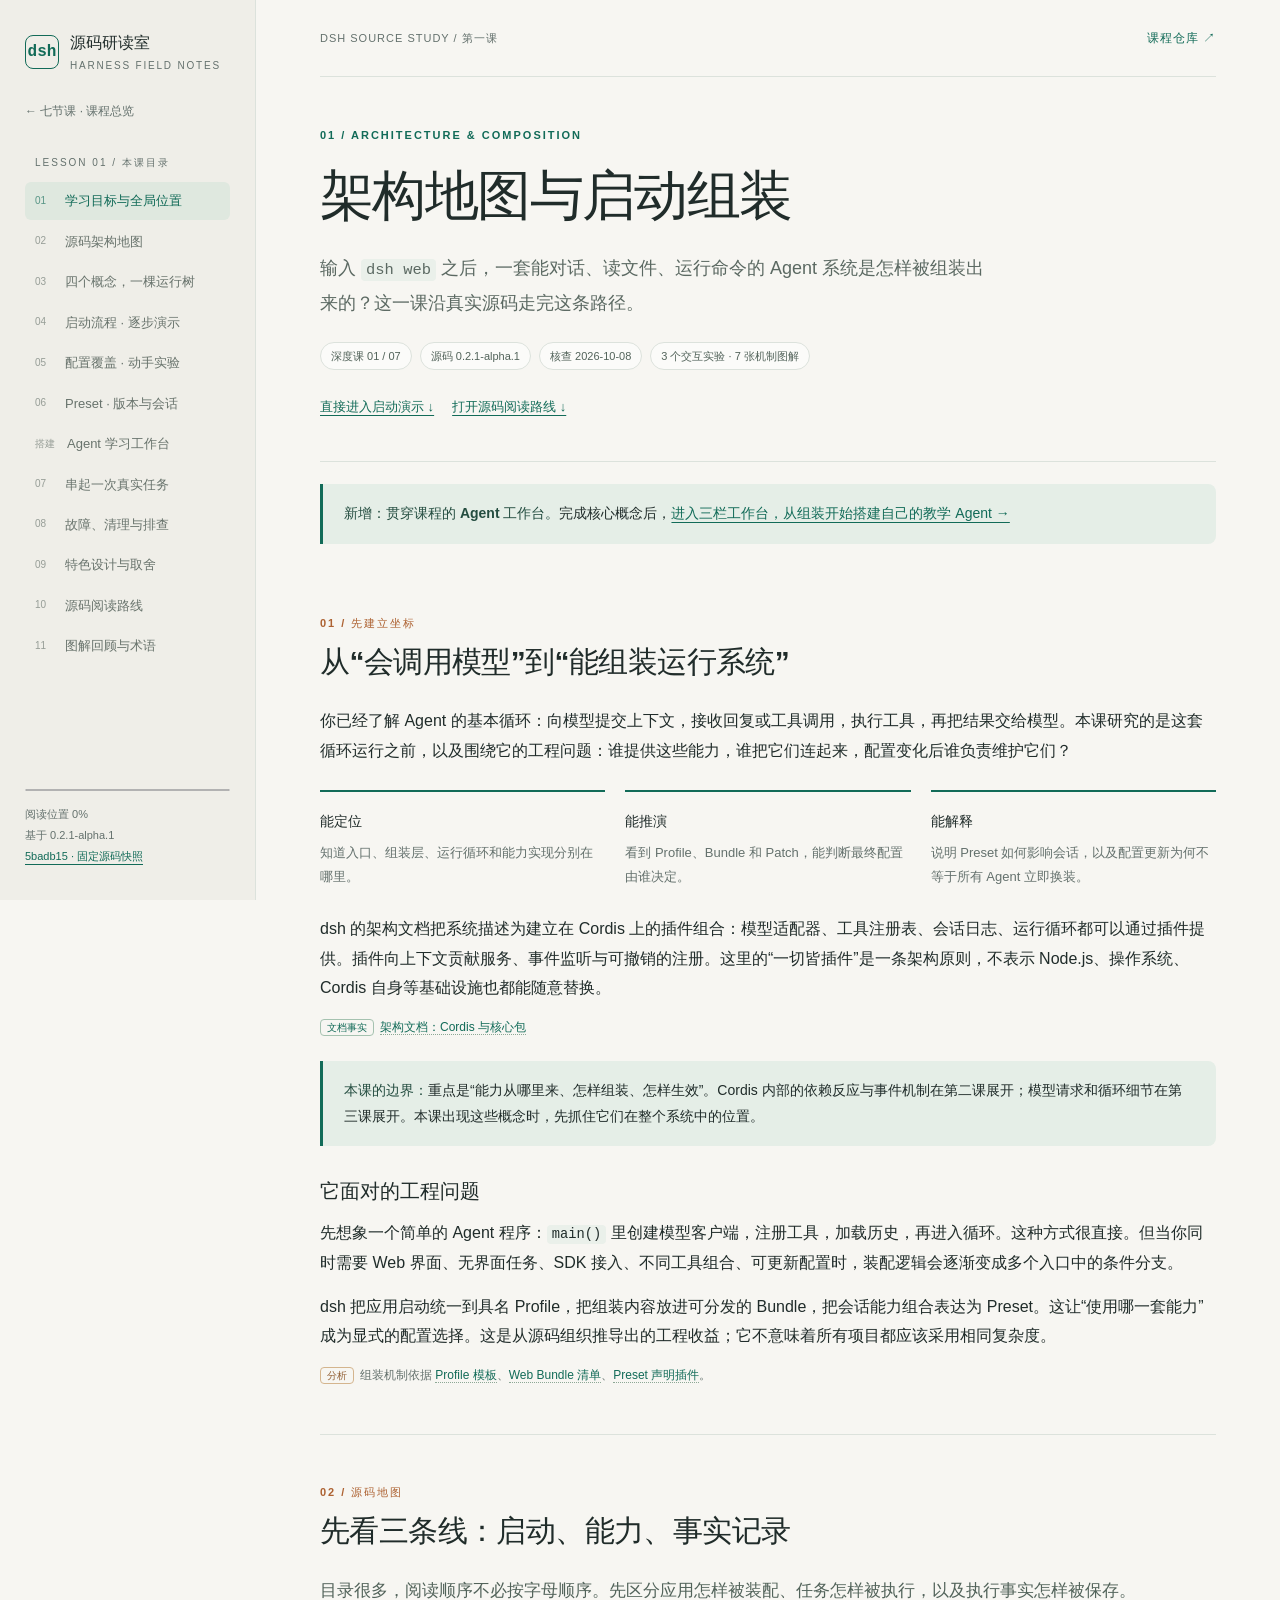
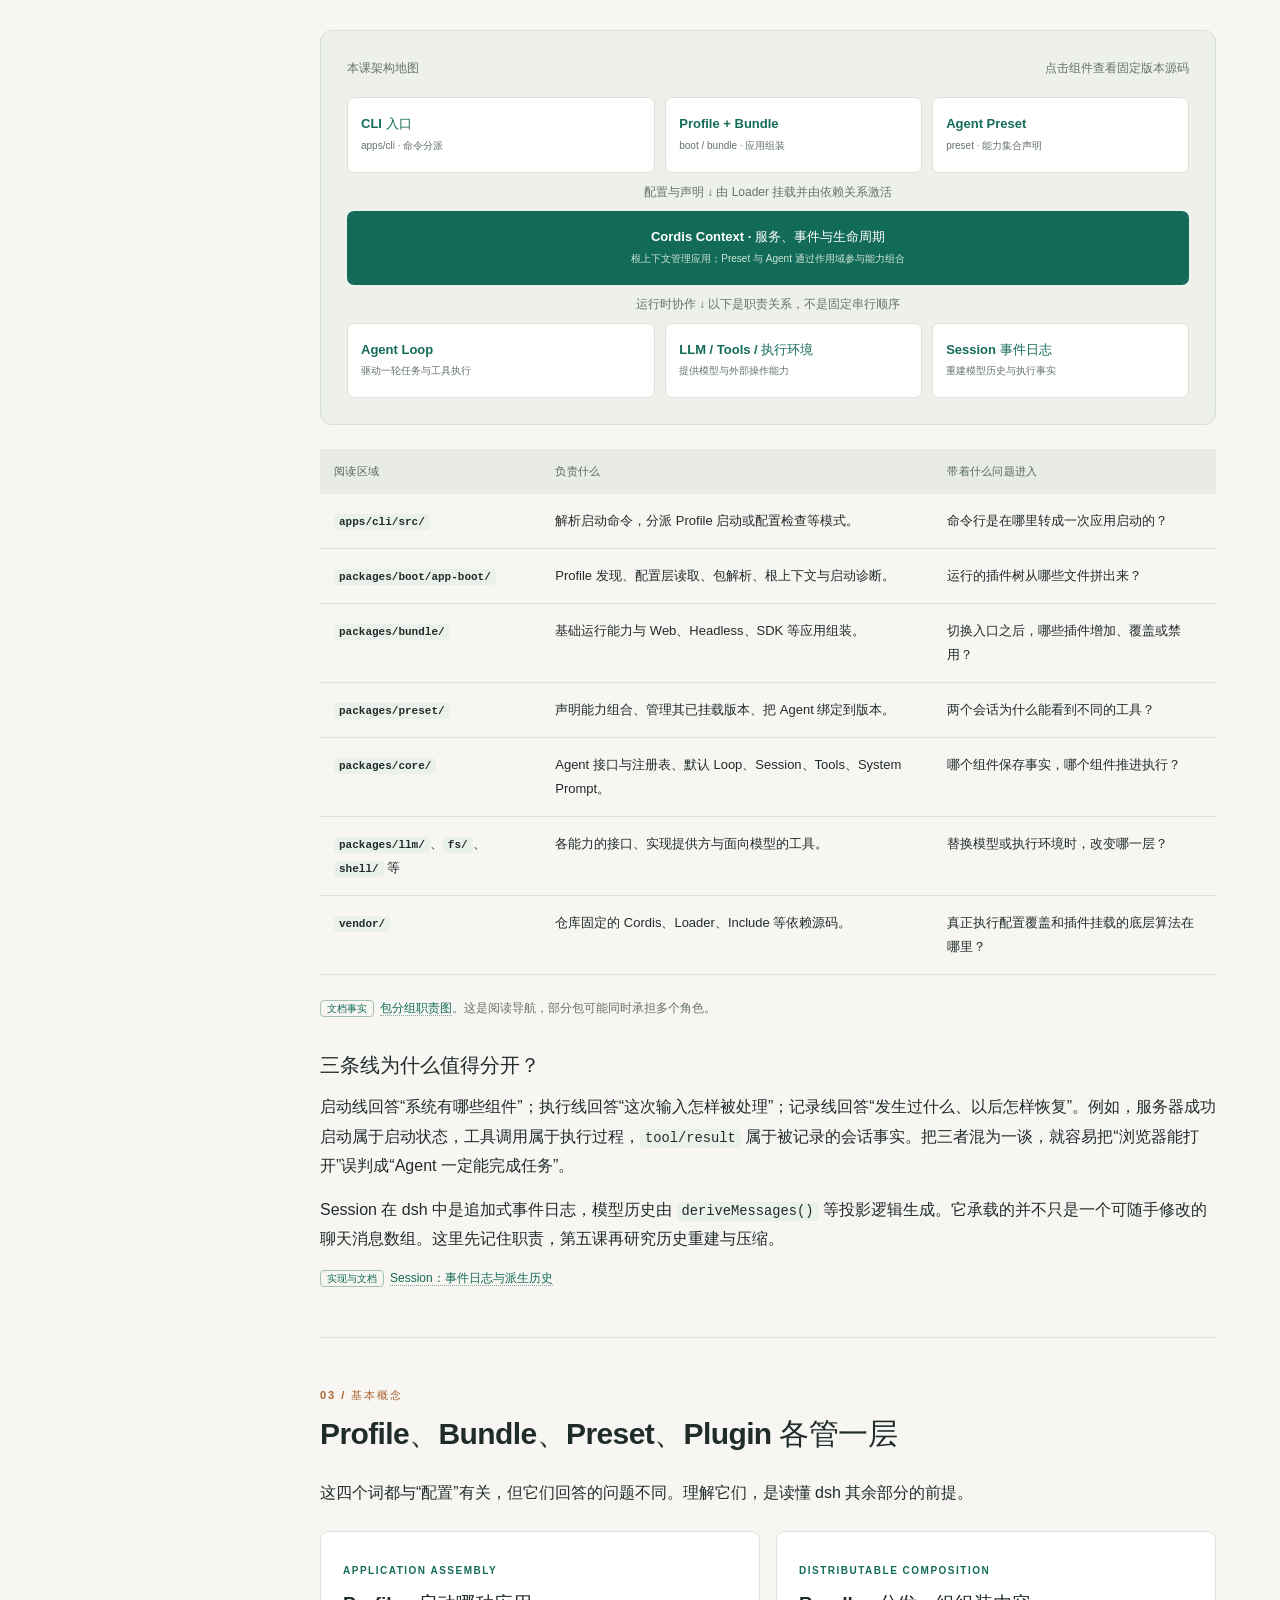
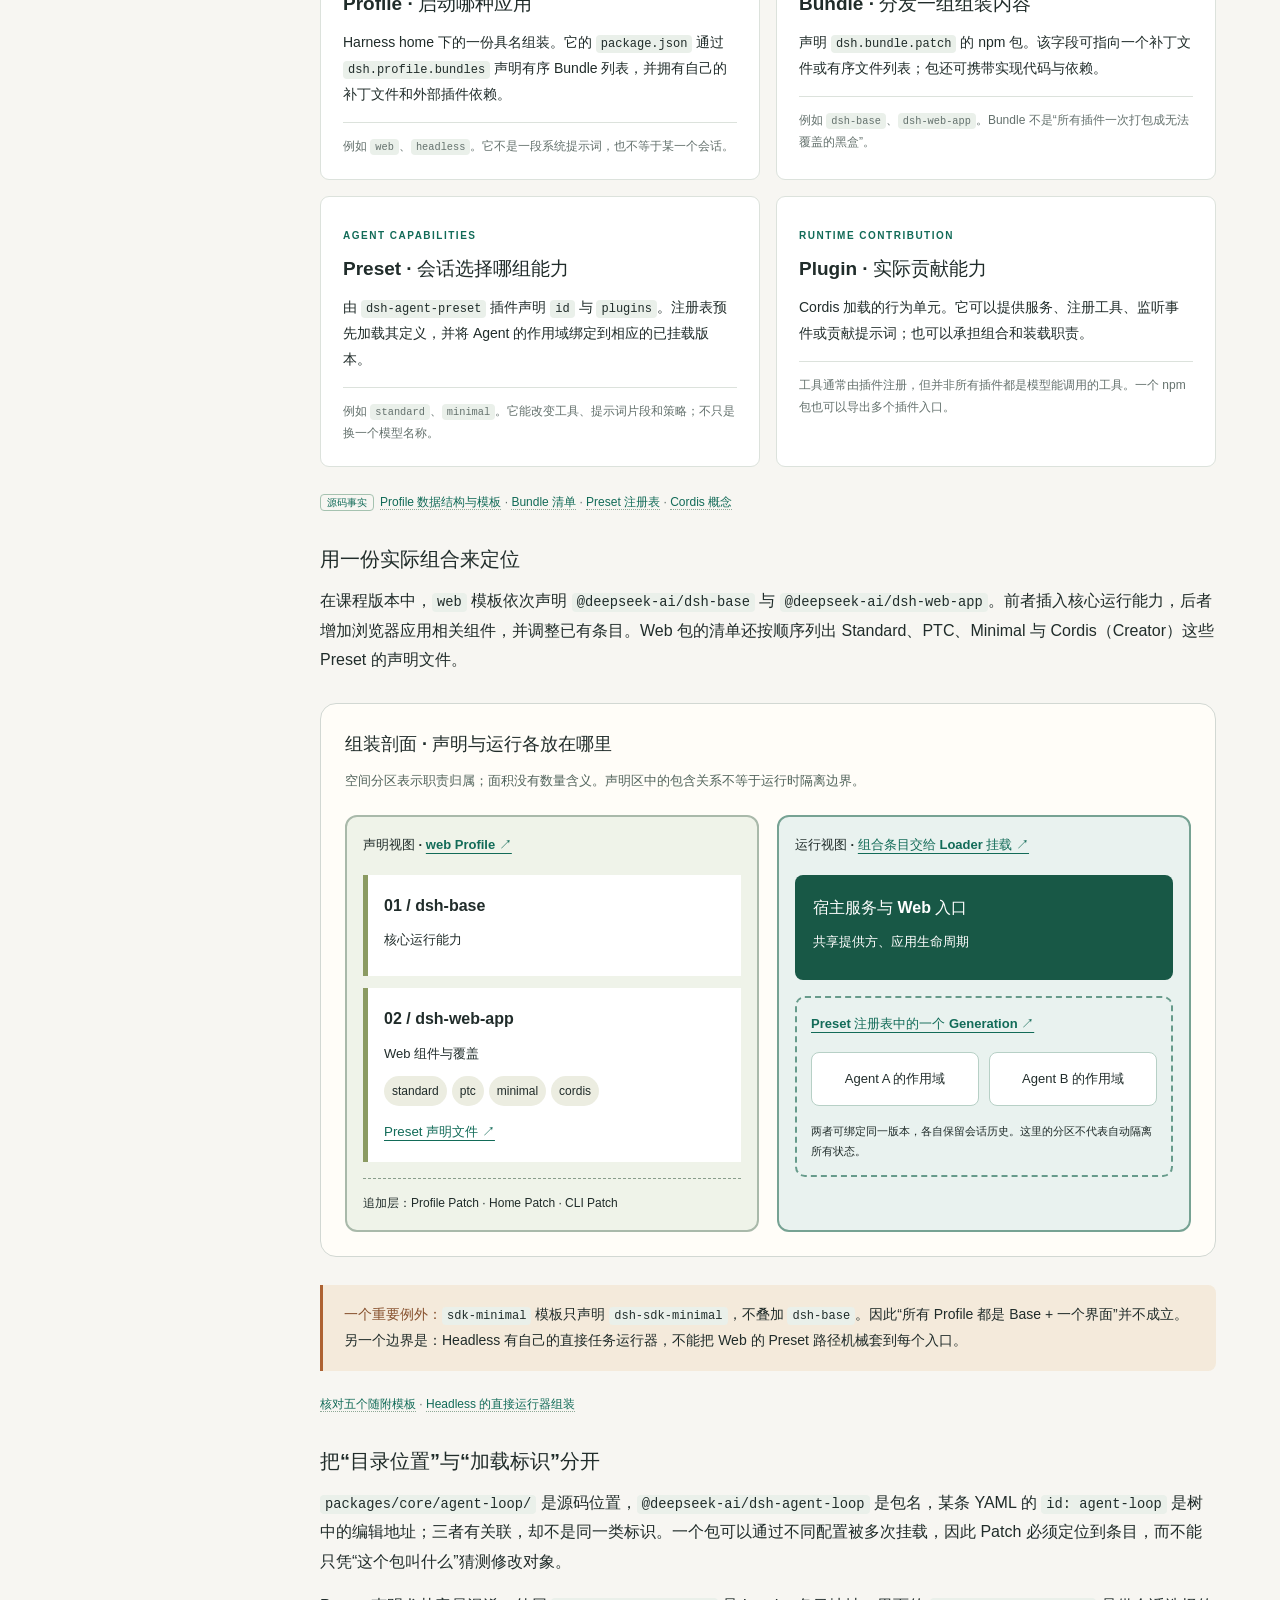
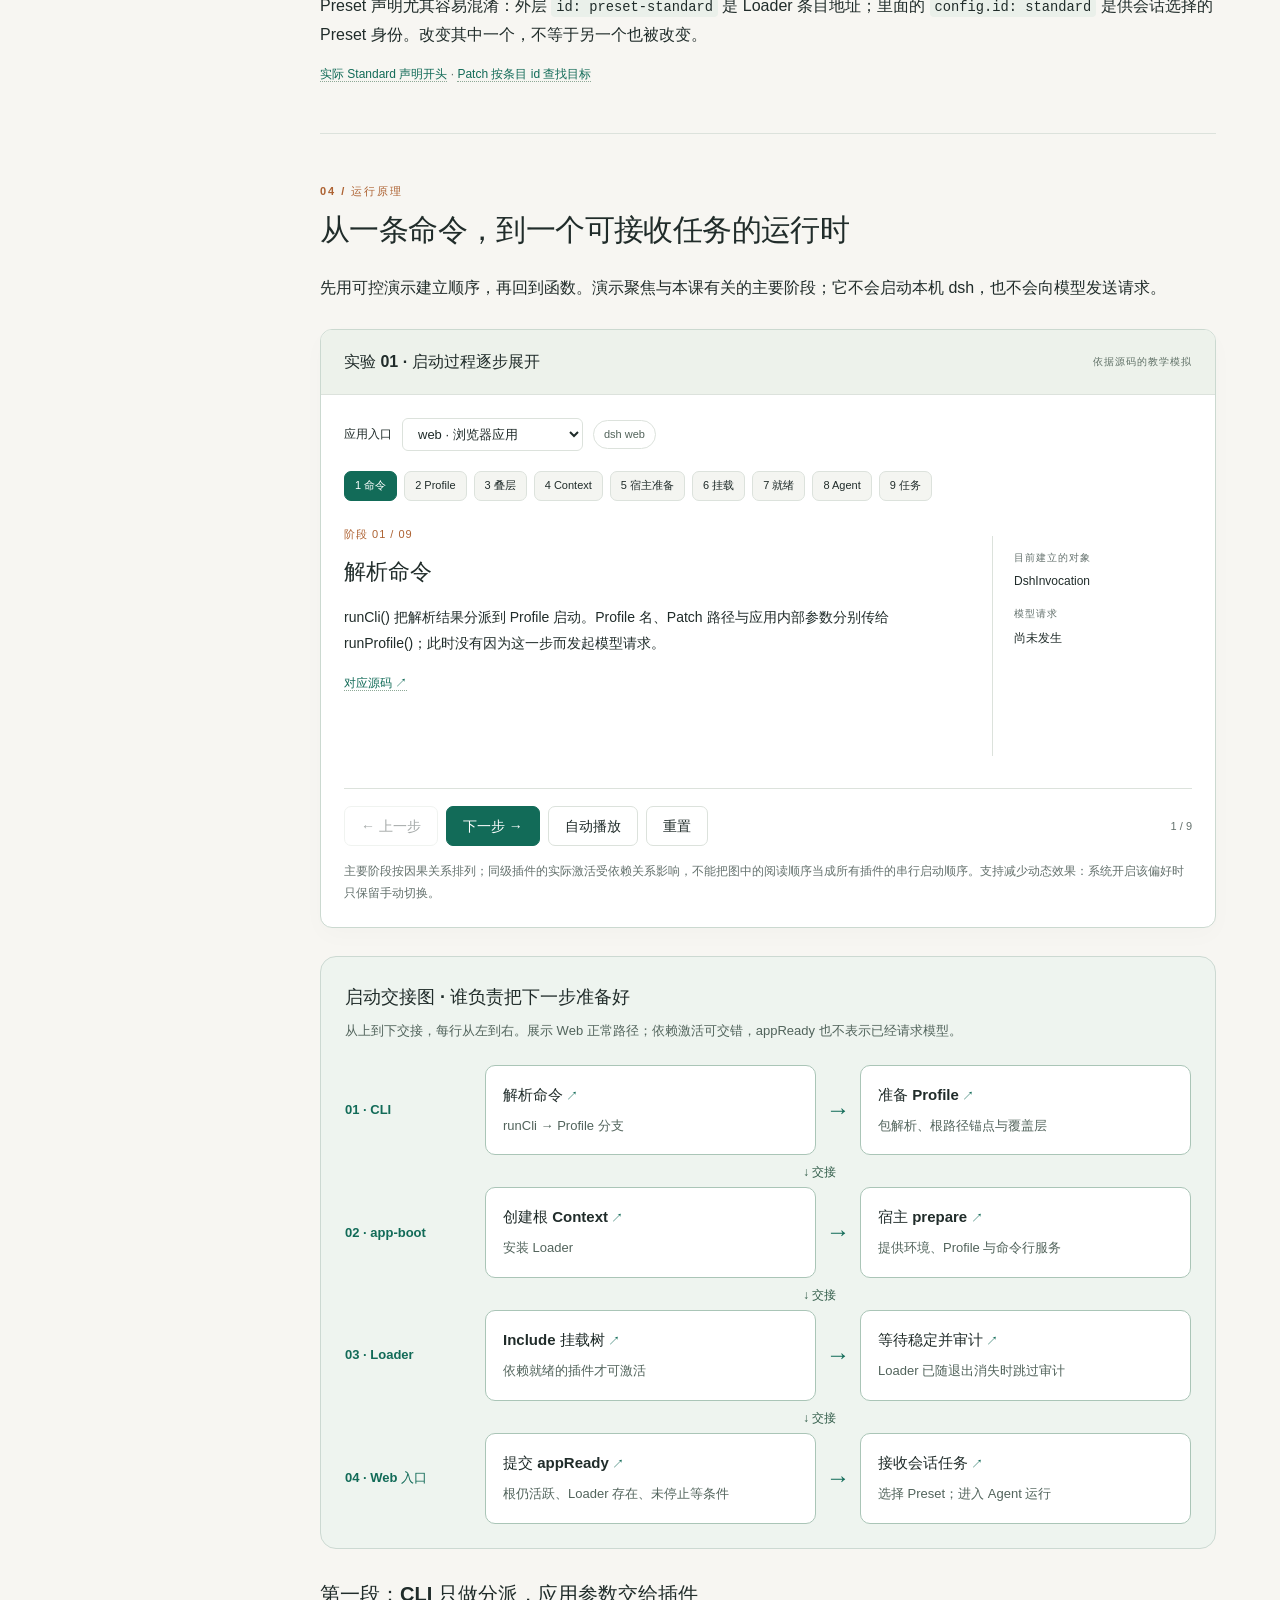
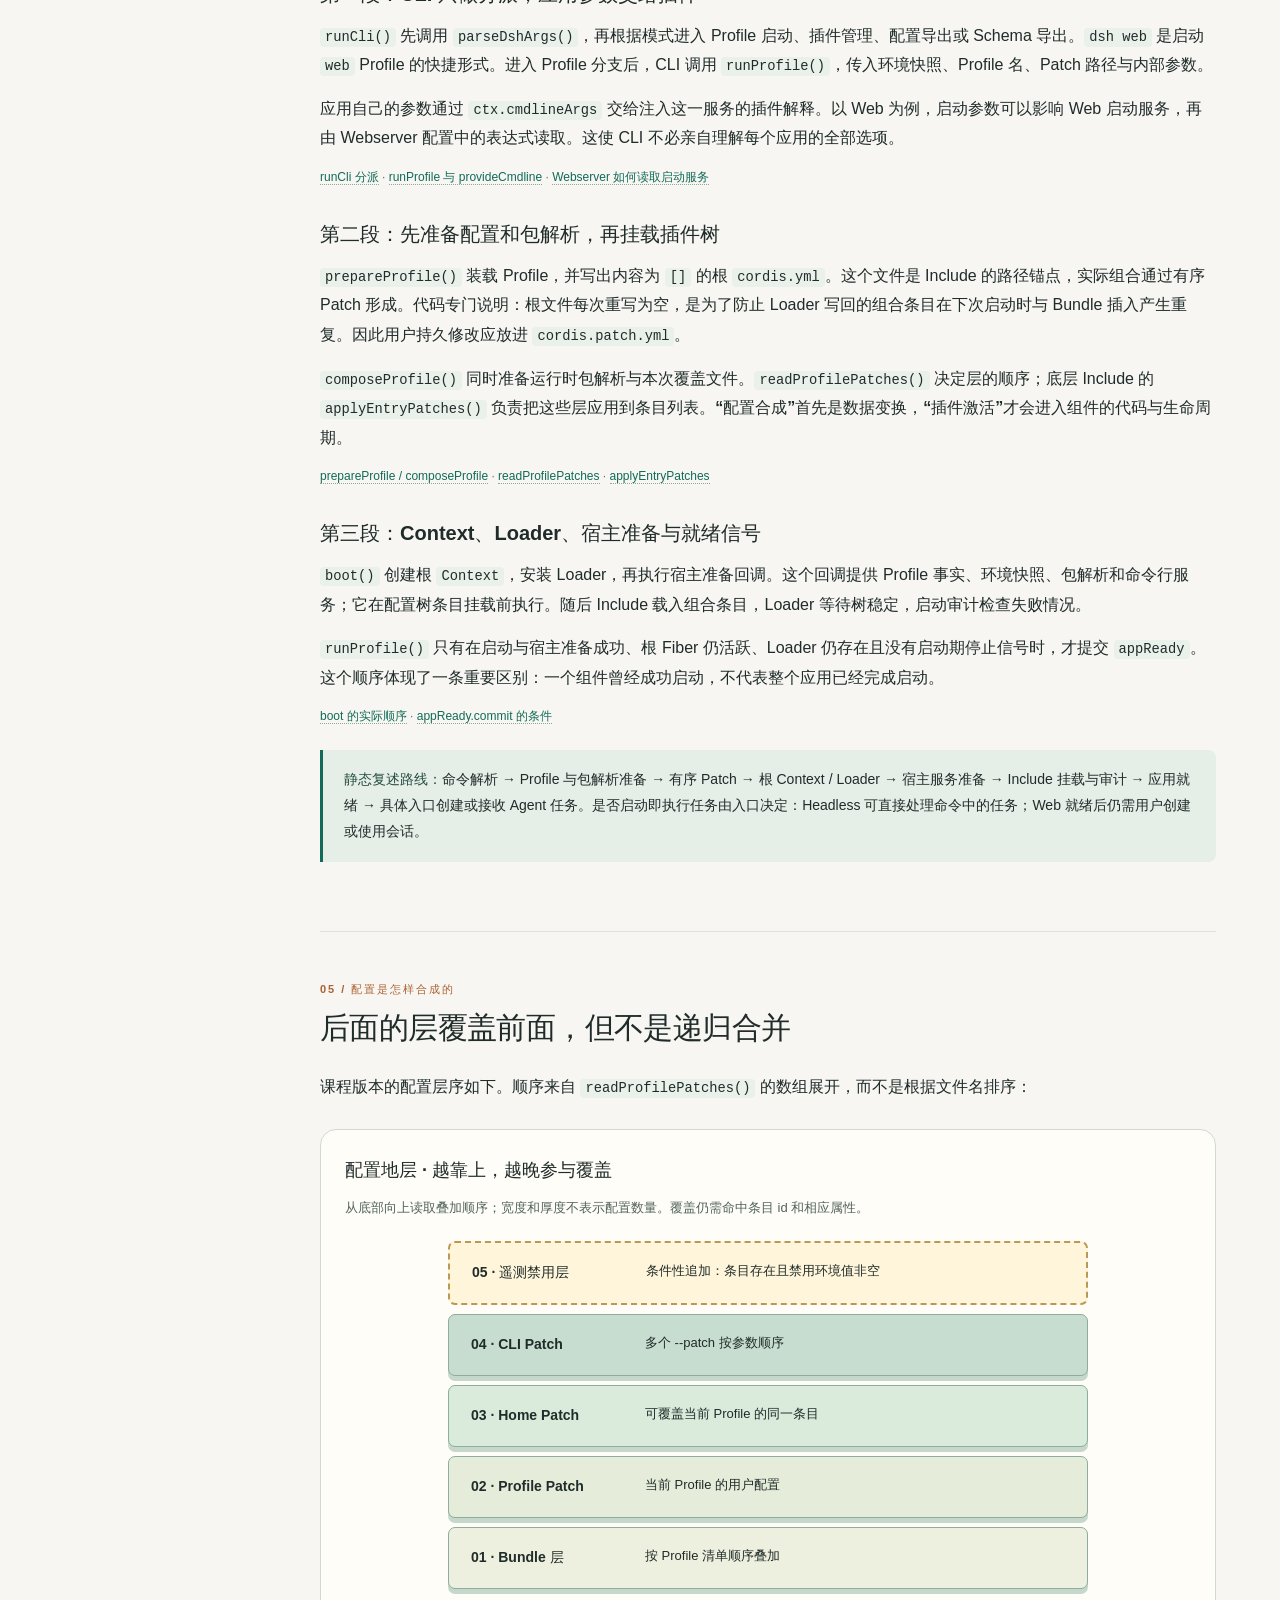
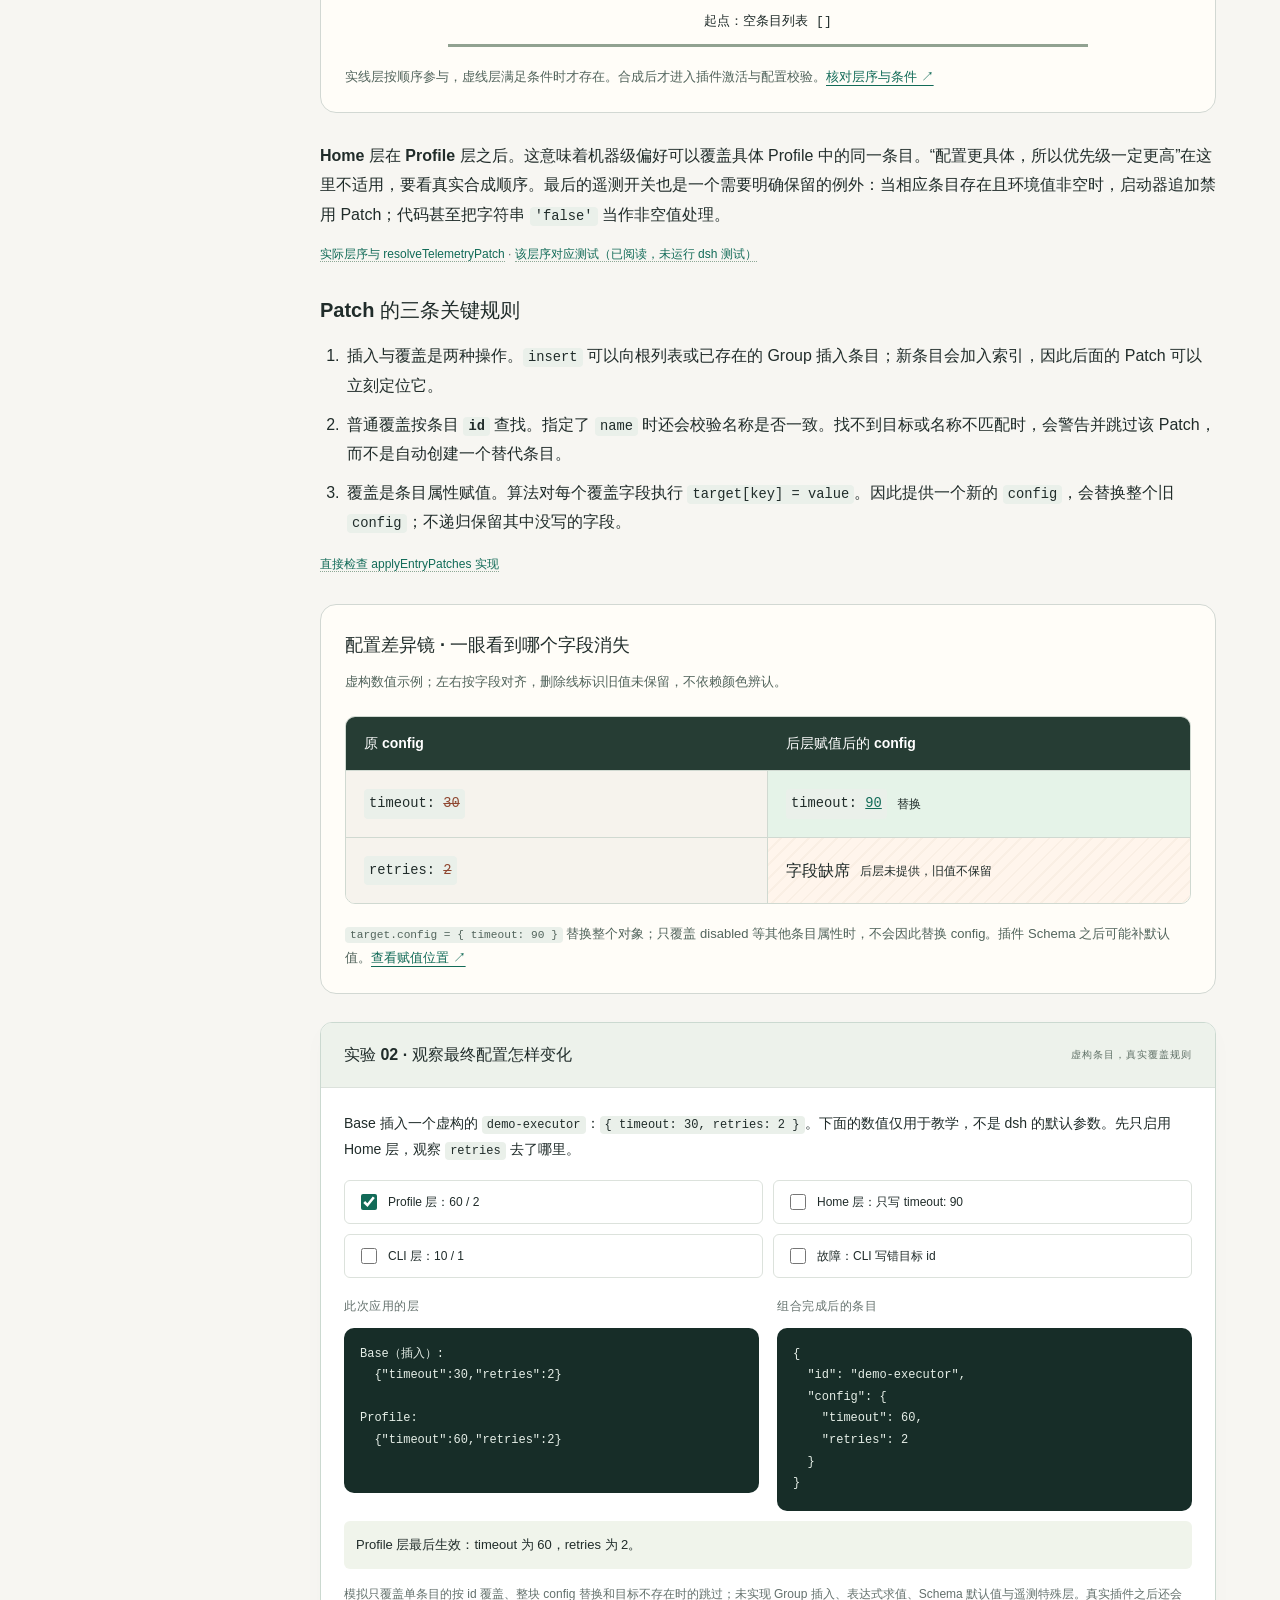
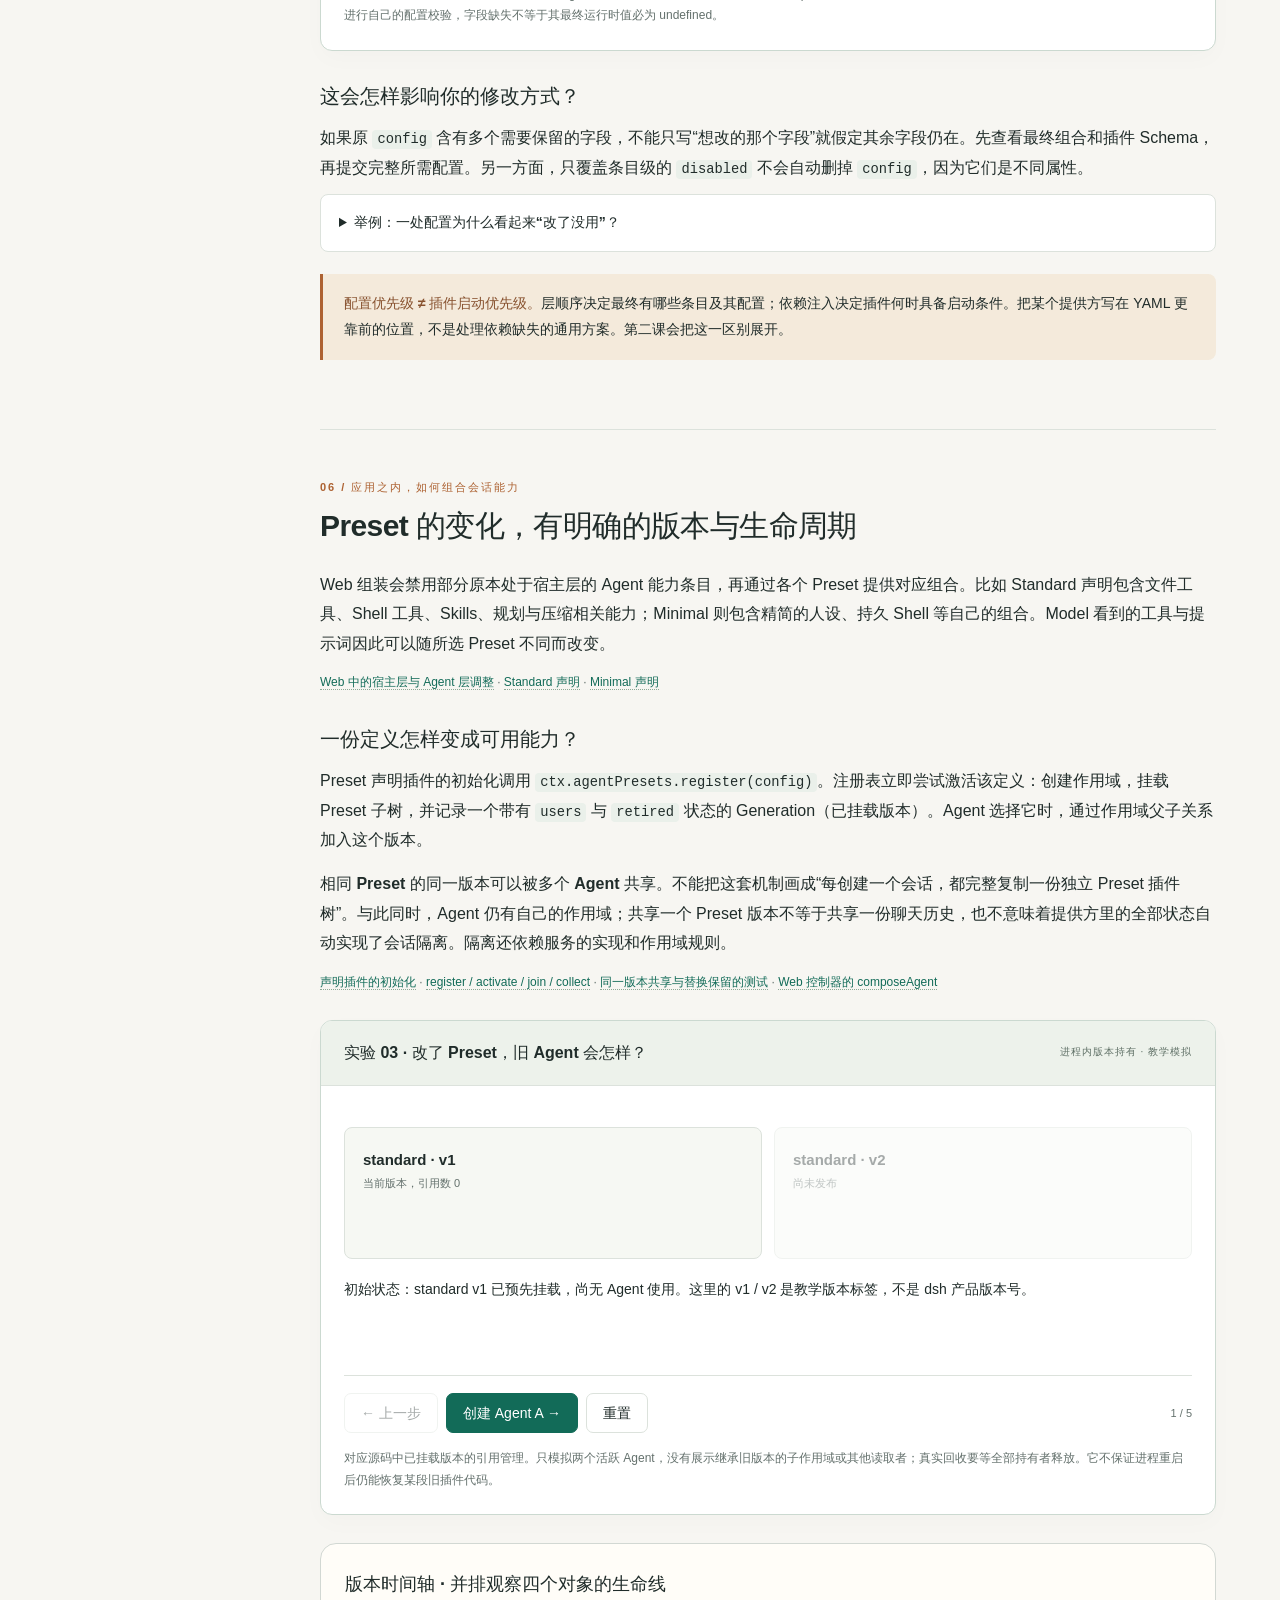
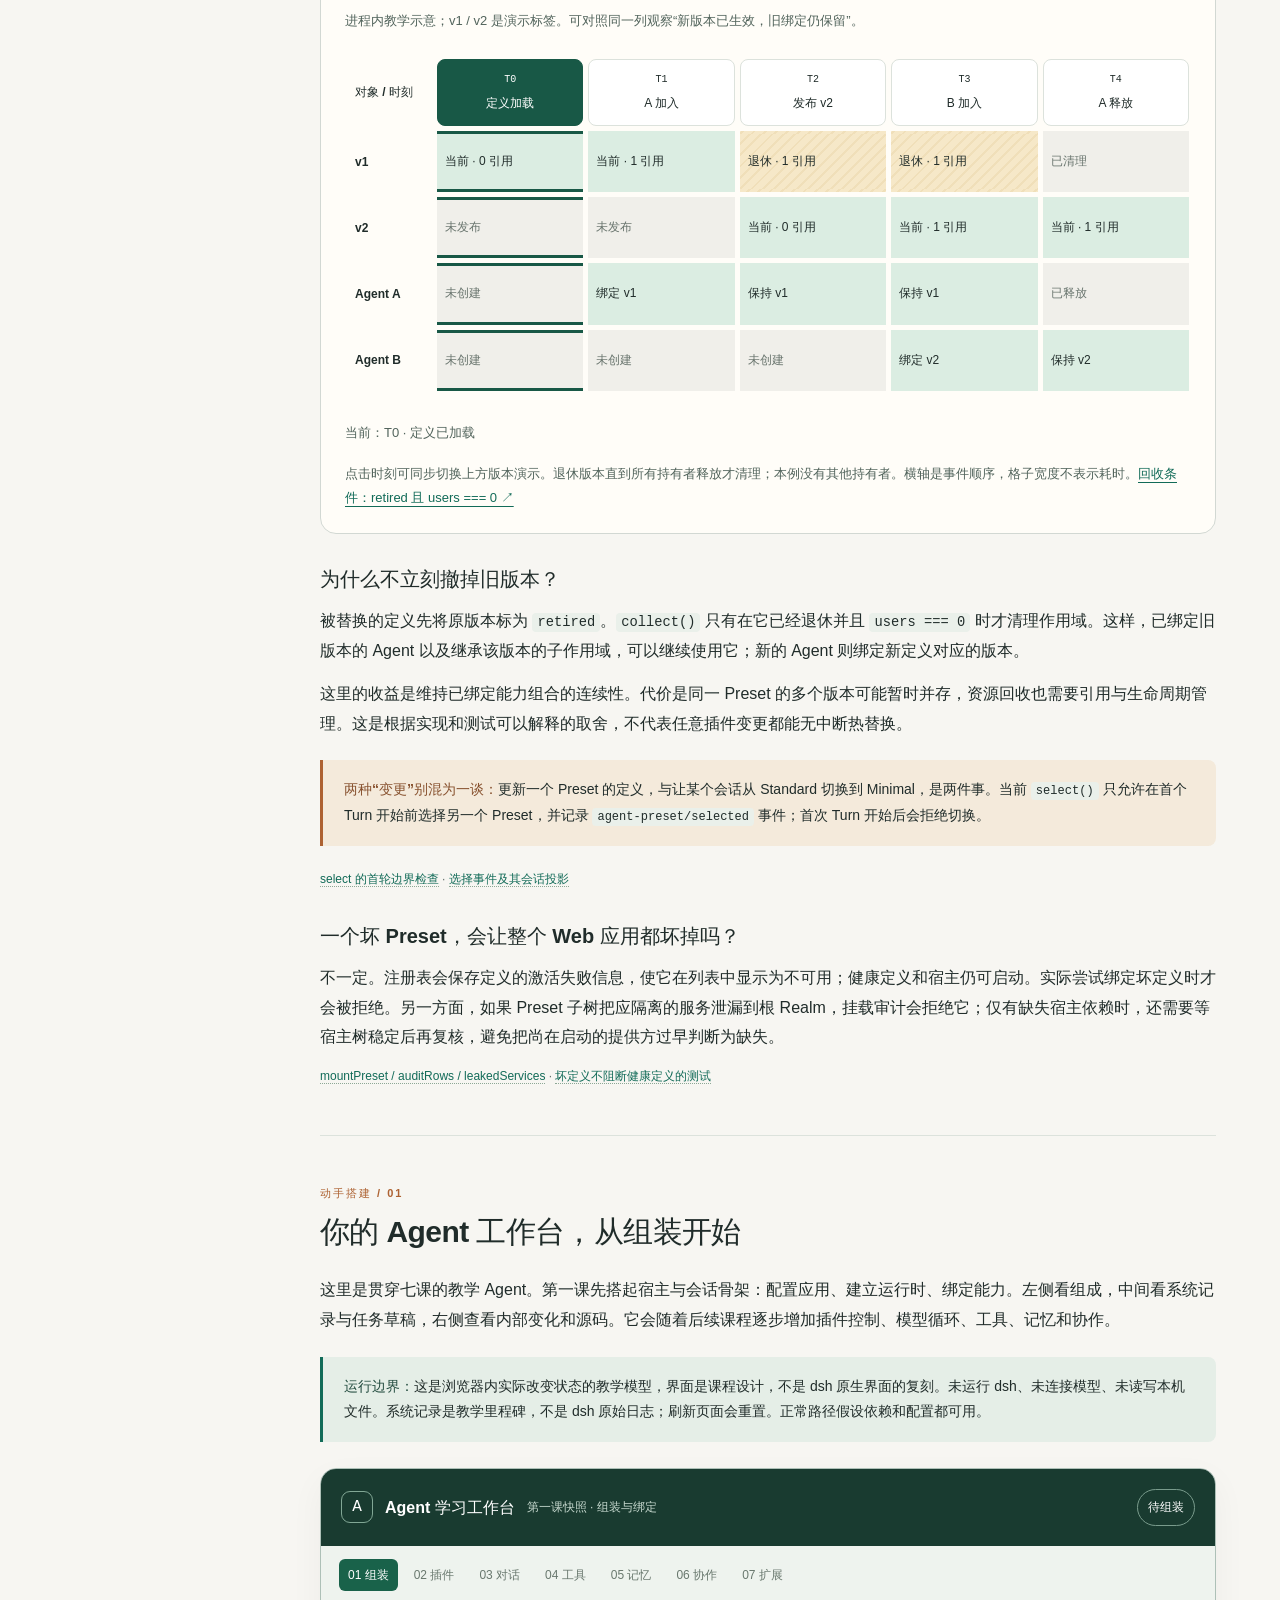
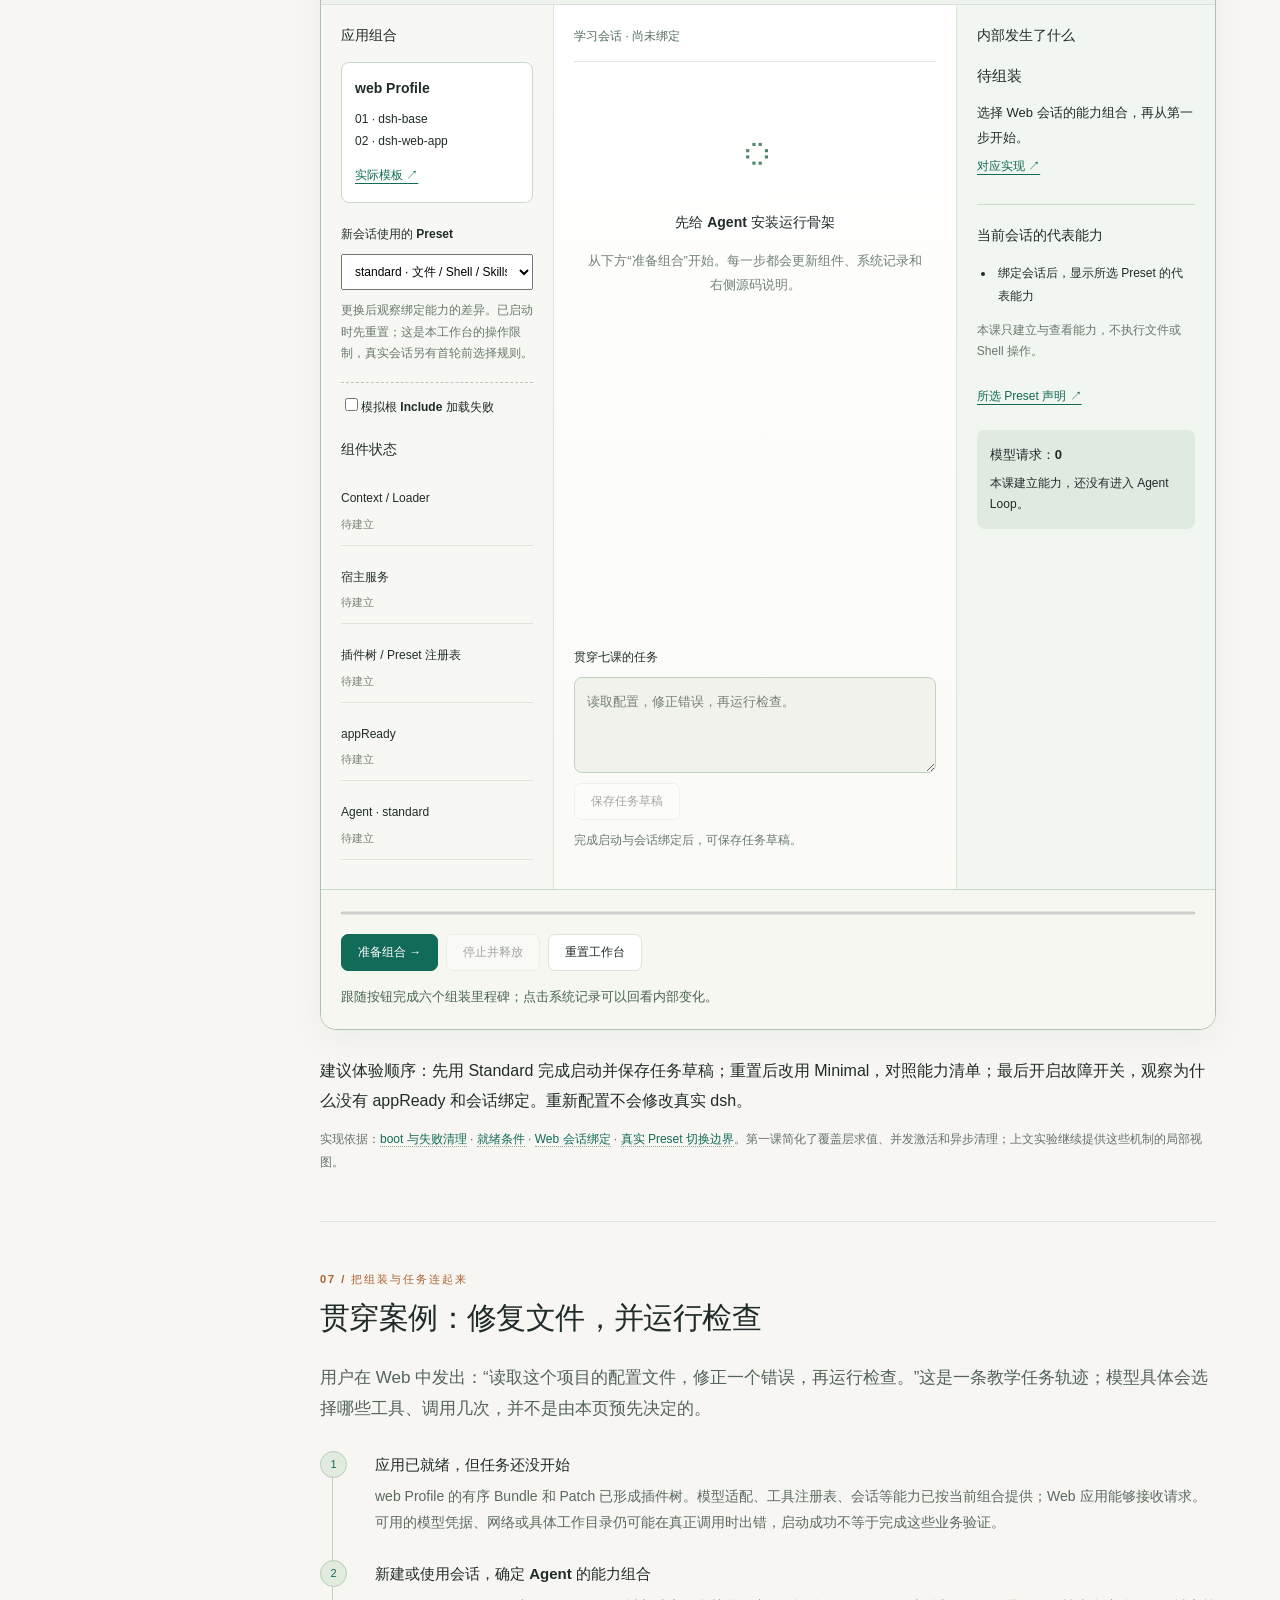
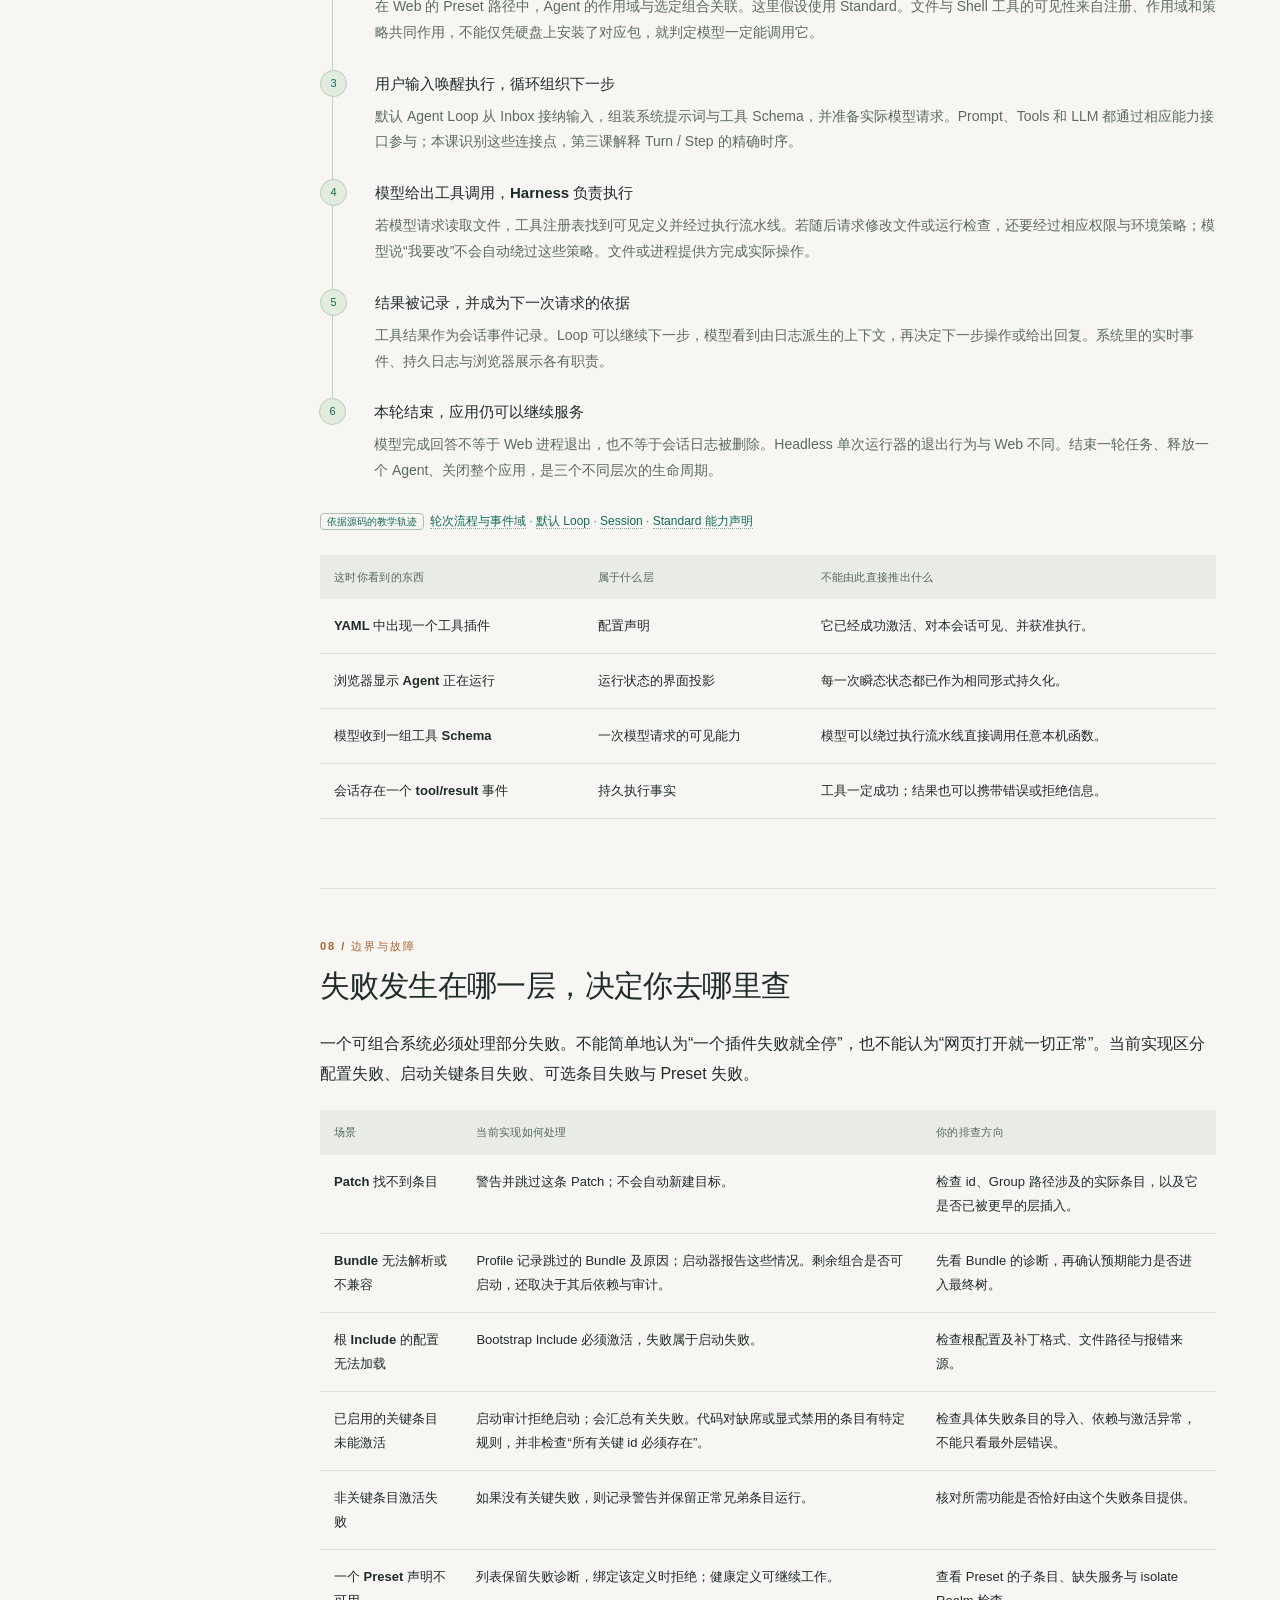
==== commit 3831008e: "Add first lesson Agent assembly workbench with source inspector" ====
--- a/lessons/01/index.html
+++ b/lessons/01/index.html
@@ -6,6 +6,7 @@
 <meta name="description" content="从真实源码理解 DeepSeek Harness 的 Profile、Bundle、Preset、插件树与启动流程。包含配置覆盖、启动流程和 Preset 生命周期交互实验。">
 <link rel="icon" type="image/svg+xml" href="data:image/svg+xml,%3Csvg xmlns='http://www.w3.org/2000/svg' viewBox='0 0 64 64'%3E%3Crect width='64' height='64' rx='14' fill='%23126b58'/%3E%3Cpath d='M16 17h13v13H16zm19 0h13v13H35zM16 36h13v13H16zm19 0h13v13H35z' fill='%23e5eee7'/%3E%3C/svg%3E">
 <link rel="stylesheet" href="../../assets/course.css"><script src="sources.js" defer></script><script src="../../assets/lesson01-models.js" defer></script><script src="../../assets/lesson01.js" defer></script>
+<link rel="stylesheet" href="../../assets/workbench01.css"><script src="../../assets/workbench01-model.js" defer></script><script src="../../assets/workbench01.js" defer></script>
 </head>
 <body>
 <a class="skip" href="#main">跳到课程正文</a>
@@ -14,11 +15,11 @@
 <a class="back" href="../../">← 七节课 · 课程总览</a>
 <div class="nav-label">LESSON 01 / 本课目录</div>
 <nav class="toc">
-<a href="#orientation"><b>01</b> 学习目标与全局位置</a><a href="#map"><b>02</b> 源码架构地图</a><a href="#concepts"><b>03</b> 四个概念，一棵运行树</a><a href="#boot"><b>04</b> 启动流程 · 逐步演示</a><a href="#patches"><b>05</b> 配置覆盖 · 动手实验</a><a href="#presets"><b>06</b> Preset · 版本与会话</a><a href="#case"><b>07</b> 串起一次真实任务</a><a href="#failures"><b>08</b> 故障、清理与排查</a><a href="#tradeoffs"><b>09</b> 特色设计与取舍</a><a href="#sources"><b>10</b> 源码阅读路线</a><a href="#check"><b>11</b> 图解回顾与术语</a>
+<a href="#orientation"><b>01</b> 学习目标与全局位置</a><a href="#map"><b>02</b> 源码架构地图</a><a href="#concepts"><b>03</b> 四个概念，一棵运行树</a><a href="#boot"><b>04</b> 启动流程 · 逐步演示</a><a href="#patches"><b>05</b> 配置覆盖 · 动手实验</a><a href="#presets"><b>06</b> Preset · 版本与会话</a><a href="#workbench"><b>搭建</b> Agent 学习工作台</a><a href="#case"><b>07</b> 串起一次真实任务</a><a href="#failures"><b>08</b> 故障、清理与排查</a><a href="#tradeoffs"><b>09</b> 特色设计与取舍</a><a href="#sources"><b>10</b> 源码阅读路线</a><a href="#check"><b>11</b> 图解回顾与术语</a>
 </nav>
 <div class="sidebar-foot"><progress id="reading-progress" max="100" value="0" aria-label="页面阅读位置"></progress><span id="reading-percent">阅读位置 0%</span><br>基于 0.2.1-alpha.1<br><a data-ref="commit" href="https://github.com/deepseek-ai/deepseek-harness/tree/5badb15009ae1756c3afe0ae0cef1faafc290ccc" target="_blank" rel="noopener">5badb15 · 固定源码快照</a></div>
 </aside>
-<div class="mobile-header"><a href="../../">dsh / 源码研读室</a><label><span class="sr-only">跳转到</span><select id="mobile-nav" aria-label="跳转到课程章节"><option value="">本课目录</option><option value="orientation">01 学习目标</option><option value="map">02 架构地图</option><option value="concepts">03 核心概念</option><option value="boot">04 启动演示</option><option value="patches">05 配置实验</option><option value="presets">06 Preset 实验</option><option value="case">07 完整任务</option><option value="failures">08 故障排查</option><option value="tradeoffs">09 设计取舍</option><option value="sources">10 源码路线</option><option value="check">11 图解回顾</option></select></label></div>
+<div class="mobile-header"><a href="../../">dsh / 源码研读室</a><label><span class="sr-only">跳转到</span><select id="mobile-nav" aria-label="跳转到课程章节"><option value="">本课目录</option><option value="orientation">01 学习目标</option><option value="map">02 架构地图</option><option value="concepts">03 核心概念</option><option value="boot">04 启动演示</option><option value="patches">05 配置实验</option><option value="presets">06 Preset 实验</option><option value="workbench">动手搭建 · Agent 工作台</option><option value="case">07 完整任务</option><option value="failures">08 故障排查</option><option value="tradeoffs">09 设计取舍</option><option value="sources">10 源码路线</option><option value="check">11 图解回顾</option></select></label></div>
 <main class="main" id="main">
 <div class="topline"><span>DSH SOURCE STUDY / 第一课</span><a href="https://github.com/Han2233/dsh-course" target="_blank" rel="noopener">课程仓库 ↗</a></div>
 <header class="hero">
@@ -29,6 +30,7 @@
 <div class="hero-bottom"><a href="#boot" class="text-link">直接进入启动演示 ↓</a><a href="#sources" class="text-link">打开源码阅读路线 ↓</a></div>
 </header>
 <noscript><p class="noscript">当前浏览器未启用 JavaScript。正文、源码摘录、静态流程和答案解析仍可阅读；三个交互实验需要启用 JavaScript。</p></noscript>
+<p class="note"><strong>新增：贯穿课程的 Agent 工作台。</strong>完成核心概念后，<a href="#workbench">进入三栏工作台，从组装开始搭建自己的教学 Agent →</a></p>
 <section class="lesson-section" id="orientation">
 <div class="section-no">01 / 先建立坐标</div><h2>从“会调用模型”到“能组装运行系统”</h2>
 <p>你已经了解 Agent 的基本循环：向模型提交上下文，接收回复或工具调用，执行工具，再把结果交给模型。本课研究的是这套循环运行之前，以及围绕它的工程问题：<strong>谁提供这些能力，谁把它们连起来，配置变化后谁负责维护它们？</strong></p>
@@ -164,6 +166,25 @@
 <p>不一定。注册表会保存定义的激活失败信息，使它在列表中显示为不可用；健康定义和宿主仍可启动。实际尝试绑定坏定义时才会被拒绝。另一方面，如果 Preset 子树把应隔离的服务泄漏到根 Realm，挂载审计会拒绝它；仅有缺失宿主依赖时，还需要等宿主树稳定后再复核，避免把尚在启动的提供方过早判断为缺失。</p>
 <p class="evidence"><a data-ref="preset-mount" href="https://github.com/deepseek-ai/deepseek-harness/blob/5badb15009ae1756c3afe0ae0cef1faafc290ccc/packages/preset/agent-preset-registry/src/mount.ts#L134" target="_blank" rel="noopener">mountPreset / auditRows / leakedServices</a> · <a data-ref="preset-tests" href="https://github.com/deepseek-ai/deepseek-harness/blob/5badb15009ae1756c3afe0ae0cef1faafc290ccc/packages/preset/agent-preset-registry/tests/registry.spec.ts#L16-L115" target="_blank" rel="noopener">坏定义不阻断健康定义的测试</a></p>
 </section>
+<section class="lesson-section" id="workbench">
+<div class="section-no">动手搭建 / 01</div><h2>你的 Agent 工作台，从组装开始</h2>
+<p>这里是贯穿七课的教学 Agent。第一课先搭起宿主与会话骨架：配置应用、建立运行时、绑定能力。左侧看组成，中间看系统记录与任务草稿，右侧查看内部变化和源码。它会随着后续课程逐步增加插件控制、模型循环、工具、记忆和协作。</p>
+<div class="note"><strong>运行边界：</strong>这是浏览器内实际改变状态的教学模型，界面是课程设计，不是 dsh 原生界面的复刻。未运行 dsh、未连接模型、未读写本机文件。系统记录是教学里程碑，不是 dsh 原始日志；刷新页面会重置。正常路径假设依赖和配置都可用。</div>
+<div class="agent-workbench">
+<header class="wb-header"><div><span class="wb-mark">A</span><strong>Agent 学习工作台</strong><small>第一课快照 · 组装与绑定</small></div><span id="wb-status" role="status">待组装</span></header>
+<div class="wb-roadmap" aria-label="七课搭建路线"><span class="current">01 组装</span><span>02 插件</span><span>03 对话</span><span>04 工具</span><span>05 记忆</span><span>06 协作</span><span>07 扩展</span></div>
+<div class="wb-grid">
+<aside class="wb-config" aria-label="组装配置"><h3>应用组合</h3><div class="wb-profile"><b>web Profile</b><small>01 · dsh-base<br>02 · dsh-web-app</small><a data-ref="profiles" href="https://github.com/deepseek-ai/deepseek-harness/blob/5badb15009ae1756c3afe0ae0cef1faafc290ccc/packages/boot/app-boot/src/profile.ts#L179-L196" target="_blank" rel="noopener">实际模板 ↗</a></div><label for="wb-preset">新会话使用的 Preset</label><select id="wb-preset"><option value="standard">standard · 文件 / Shell / Skills</option><option value="minimal">minimal · 精简人设 / 持久 Shell</option></select><p class="wb-hint">更换后观察绑定能力的差异。已启动时先重置；这是本工作台的操作限制，真实会话另有首轮前选择规则。</p><label class="wb-fault-label"><input type="checkbox" id="wb-fault">模拟根 Include 加载失败</label><h3>组件状态</h3><ul id="wb-components" class="wb-components"></ul></aside>
+<div class="wb-conversation"><div class="wb-session" id="wb-session">学习会话 · 尚未绑定</div><div class="wb-empty" id="wb-empty"><span aria-hidden="true">◌</span><h3>先给 Agent 安装运行骨架</h3><p>从下方“准备组合”开始。每一步都会更新组件、系统记录和右侧源码说明。</p></div><ol id="wb-events" class="wb-events" aria-label="教学系统记录"></ol><div class="wb-draft" id="wb-draft-preview" hidden><small>任务草稿 · 未发送</small><p id="wb-draft-text"></p></div><form id="wb-form"><label for="wb-task">贯穿七课的任务</label><textarea id="wb-task" rows="3" maxlength="2000" disabled>读取配置，修正错误，再运行检查。</textarea><button type="submit" id="wb-save-draft" disabled>保存任务草稿</button><p class="wb-hint" id="wb-task-help">完成启动与会话绑定后，可保存任务草稿。</p><p id="wb-draft-status" role="status" class="wb-hint"></p></form></div>
+<aside class="wb-inspector" aria-label="运行时检查器"><h3>内部发生了什么</h3><h4 id="wb-detail-title">待组装</h4><p id="wb-detail"></p><a id="wb-source" data-ref="profiles" href="https://github.com/deepseek-ai/deepseek-harness/blob/5badb15009ae1756c3afe0ae0cef1faafc290ccc/packages/boot/app-boot/src/profile.ts#L179-L196" target="_blank" rel="noopener">对应实现 ↗</a><h3>当前会话的代表能力</h3><ul id="wb-capabilities"></ul><p class="wb-hint" id="wb-capability-note"></p><a id="wb-preset-source" data-ref="standard" href="https://github.com/deepseek-ai/deepseek-harness/blob/5badb15009ae1756c3afe0ae0cef1faafc290ccc/packages/bundle/web-app/presets/standard.patch.yml#L4" target="_blank" rel="noopener">所选 Preset 声明 ↗</a><div class="wb-meter"><b>模型请求：0</b><small>本课建立能力，还没有进入 Agent Loop。</small></div></aside>
+</div>
+<div class="wb-toolbar"><progress id="wb-progress" value="0" max="6" aria-label="六个搭建里程碑"></progress><div><button type="button" id="wb-next" class="primary">准备组合 →</button><button type="button" id="wb-stop" disabled>停止并释放</button><button type="button" id="wb-reset">重置工作台</button></div><p id="wb-summary" role="status"></p></div>
+</div>
+<p><strong>建议体验顺序：</strong>先用 Standard 完成启动并保存任务草稿；重置后改用 Minimal，对照能力清单；最后开启故障开关，观察为什么没有 appReady 和会话绑定。重新配置不会修改真实 dsh。</p>
+<p class="evidence">实现依据：<a data-ref="boot" href="https://github.com/deepseek-ai/deepseek-harness/blob/5badb15009ae1756c3afe0ae0cef1faafc290ccc/packages/boot/app-boot/src/index.ts#L973-L1015" target="_blank" rel="noopener">boot 与失败清理</a> · <a data-ref="ready" href="https://github.com/deepseek-ai/deepseek-harness/blob/5badb15009ae1756c3afe0ae0cef1faafc290ccc/apps/cli/src/profile-boot.ts#L314-L321" target="_blank" rel="noopener">就绪条件</a> · <a data-ref="agent-compose" href="https://github.com/deepseek-ai/deepseek-harness/blob/5badb15009ae1756c3afe0ae0cef1faafc290ccc/packages/api/session-controller/src/agent.ts#L381-L399" target="_blank" rel="noopener">Web 会话绑定</a> · <a data-ref="preset-select" href="https://github.com/deepseek-ai/deepseek-harness/blob/5badb15009ae1756c3afe0ae0cef1faafc290ccc/packages/preset/agent-preset-registry/src/index.ts#L346-L362" target="_blank" rel="noopener">真实 Preset 切换边界</a>。第一课简化了覆盖层求值、并发激活和异步清理；上文实验继续提供这些机制的局部视图。</p>
+<noscript><p class="note">工作台需要 JavaScript。无脚本时可继续阅读本课静态图解与源码；搭建顺序为组合准备、Context / Loader、宿主服务、挂载与审计、appReady、会话绑定。</p></noscript>
+</section>
+
 <section class="lesson-section" id="case">
 <div class="section-no">07 / 把组装与任务连起来</div><h2>贯穿案例：修复文件，并运行检查</h2>
 <p class="intro">用户在 Web 中发出：“读取这个项目的配置文件，修正一个错误，再运行检查。”这是一条教学任务轨迹；模型具体会选择哪些工具、调用几次，并不是由本页预先决定的。</p>
--- a/assets/workbench01.css
+++ b/assets/workbench01.css
@@ -0,0 +1,4 @@
+.agent-workbench{margin:26px 0;border:1px solid #adc0b7;border-radius:16px;overflow:hidden;background:#fff;box-shadow:0 12px 35px #20372a0b}.wb-header{padding:20px;background:#193b30;color:#fff;display:flex;gap:15px;justify-content:space-between;align-items:center}.wb-header>div{display:flex;align-items:center;gap:12px;flex-wrap:wrap}.wb-header small{font-size:12px;color:#c6d8ce}.wb-mark{display:grid;place-items:center;width:32px;height:32px;border:1px solid #81a795;border-radius:9px;font-family:monospace}.wb-header>span{font-size:12px;border:1px solid #799b8c;padding:6px 10px;border-radius:20px;white-space:nowrap}.wb-roadmap{display:flex;gap:7px;flex-wrap:wrap;padding:13px 18px;background:#eef3ee;border-bottom:1px solid #d7e0d9}.wb-roadmap span{padding:5px 9px;font-size:12px;color:#69786e}.wb-roadmap .current{background:#19624a;color:white;border-radius:6px}.wb-grid{display:grid;grid-template-columns:minmax(170px,.9fr) minmax(240px,1.55fr) minmax(180px,1fr)}.wb-grid>aside,.wb-conversation{padding:20px;min-width:0}.wb-config{background:#f7f8f3;border-right:1px solid #dce3da}.agent-workbench h3{font-size:14px;margin:0 0 16px}.agent-workbench h4{font-size:15px;margin:0 0 12px}.agent-workbench p{font-size:13px;line-height:1.85}.agent-workbench a{font-size:12px}.agent-workbench label{display:block;font-size:12px;font-weight:600;margin-bottom:9px}.agent-workbench select{width:100%;max-width:100%;font-size:12px;padding:9px}.wb-profile{padding:13px;border:1px solid #cad9cd;background:#fff;border-radius:8px;margin-bottom:20px}.wb-profile b{display:block;font-size:14px}.wb-profile small{display:block;font-size:12px;line-height:1.9;margin:6px 0}.agent-workbench .wb-hint{font-size:12px;color:#68786e;line-height:1.8;margin:10px 0 17px}.wb-fault-label{padding:12px 0;border-top:1px dashed #b9c7bd;line-height:1.8}.wb-fault-label input{accent-color:#19624a}.wb-components{list-style:none;padding:0;margin:0}.wb-components li{padding:11px 0;border-bottom:1px solid #dde5dc;display:grid;gap:4px;font-size:12px}.wb-components b{font-size:11px;color:#778178;font-weight:500}.wb-components .on b{color:#176746;font-weight:700}.wb-components .on b:before{content:'● ';font-size:9px}.wb-conversation{display:flex;flex-direction:column;background:linear-gradient(#fff,#fafbf7);min-height:560px}.wb-session{padding-bottom:14px;border-bottom:1px solid #e0e6df;font-size:12px;color:#526f5f}.wb-empty{text-align:center;margin:36px 0 24px;padding:10px}.wb-empty>span{font-size:50px;color:#4d866b}.wb-empty h3{margin-top:12px}.wb-empty p{color:#708073}.wb-events{list-style:none;margin:16px 0;padding:0}.wb-events li{margin:0 0 9px}.wb-events button{width:100%;text-align:left;display:grid;gap:4px;background:#eef3ed;border:1px solid transparent;padding:12px;border-radius:10px}.wb-events button small{font-size:10px;letter-spacing:1px;color:#657d6c}.wb-events button span{font-size:13px}.wb-events button[aria-pressed=true]{border-color:#428467;background:#e1eee1}.agent-workbench button:focus-visible,.agent-workbench textarea:focus-visible,.agent-workbench select:focus-visible{outline:3px solid #b88433;outline-offset:3px}.wb-conversation form{margin-top:auto;padding-top:20px}.wb-conversation textarea{display:block;width:100%;box-sizing:border-box;resize:vertical;border:1px solid #c0d0c3;border-radius:8px;padding:12px;font-size:13px;line-height:1.8;font-family:inherit;min-height:95px;background:#fff}.wb-conversation textarea:disabled{background:#f1f2ec;color:#758275}.wb-conversation form button{font-size:12px;margin-top:10px}.wb-inspector{border-left:1px solid #dce3da;background:#f1f6f0}.wb-inspector h3:not(:first-child){margin-top:25px;border-top:1px solid #cadace;padding-top:20px}.wb-inspector ul{padding-left:18px;font-size:12px;line-height:1.9}.wb-inspector li{margin-bottom:8px}.wb-meter{background:#dfeae0;padding:13px;border-radius:8px;margin-top:20px}.wb-meter b{display:block;font-size:13px}.wb-meter small{display:block;font-size:12px;line-height:1.8;margin-top:6px}.wb-toolbar{border-top:1px solid #cbd9cc;padding:20px;background:#f5f7f0}.wb-toolbar progress{width:100%;height:6px;accent-color:#19624a;display:block;margin-bottom:18px}.wb-toolbar>div{display:flex;flex-wrap:wrap;gap:8px}.wb-toolbar button{font-size:12px}.wb-toolbar p{margin:14px 0 0;color:#47644f}.wb-draft{margin:12px 0 20px;padding:16px;border-radius:12px 12px 0 12px;background:#deebdf;align-self:flex-end;max-width:100%;overflow-wrap:anywhere}.wb-draft small{font-size:10px;color:#4b6e55}.wb-draft p{white-space:pre-wrap;margin:7px 0 0}.agent-workbench [hidden]{display:none!important}
+@media(max-width:1250px){.wb-grid{grid-template-columns:minmax(180px,1fr) minmax(260px,1.8fr)}.wb-inspector{grid-column:1/-1;border-left:0;border-top:1px solid #dce3da}.wb-conversation{min-height:480px}}
+@media(max-width:650px){.wb-header{align-items:flex-start;flex-direction:column}.wb-grid{grid-template-columns:1fr}.wb-config{border-right:0;border-bottom:1px solid #dce3da}.wb-grid>aside,.wb-conversation{padding:17px}.wb-components{display:grid;grid-template-columns:1fr 1fr;gap:0 14px}.wb-conversation{min-height:400px}.wb-toolbar>div{display:grid;grid-template-columns:1fr 1fr}.wb-toolbar .primary{grid-column:1/-1}.wb-roadmap{gap:3px;padding:10px}}
+@media print{.wb-grid{display:block}.wb-conversation{min-height:0}.wb-toolbar button,.wb-conversation form{display:none}.agent-workbench{box-shadow:none}}
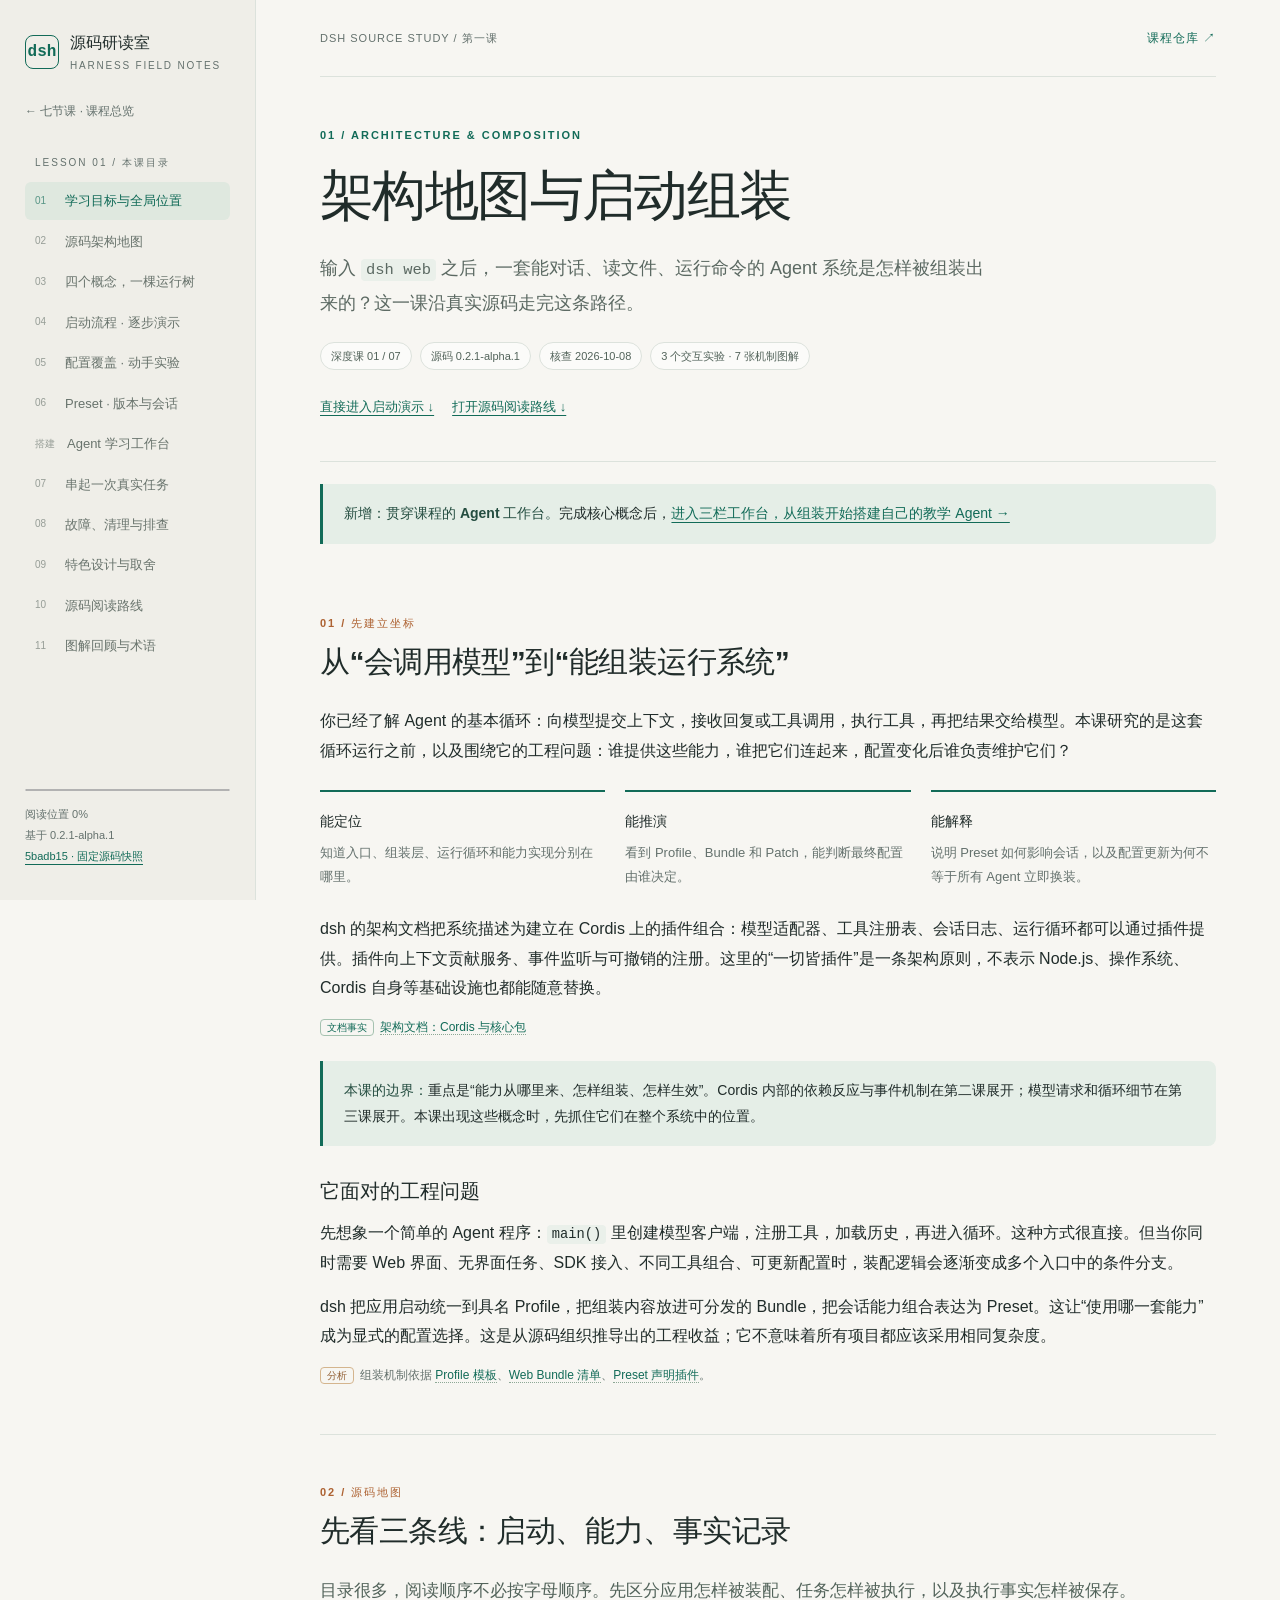
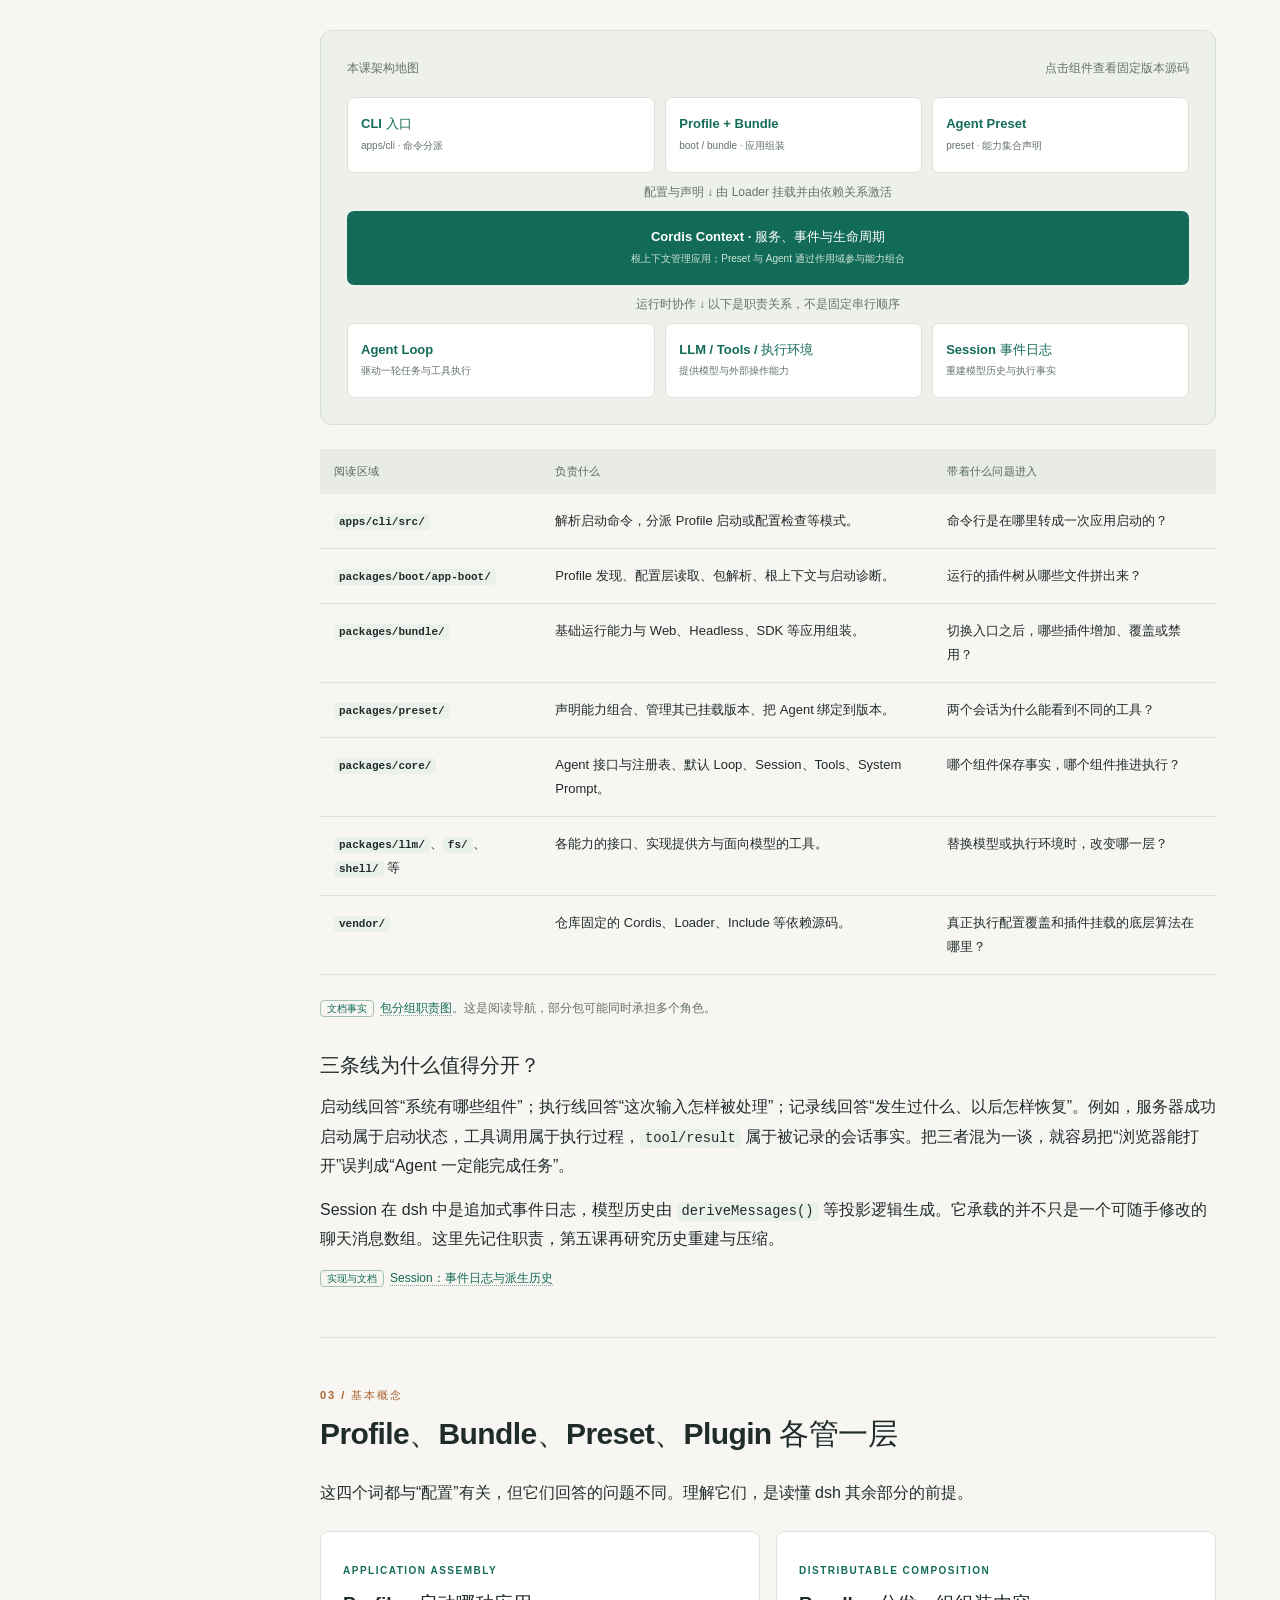
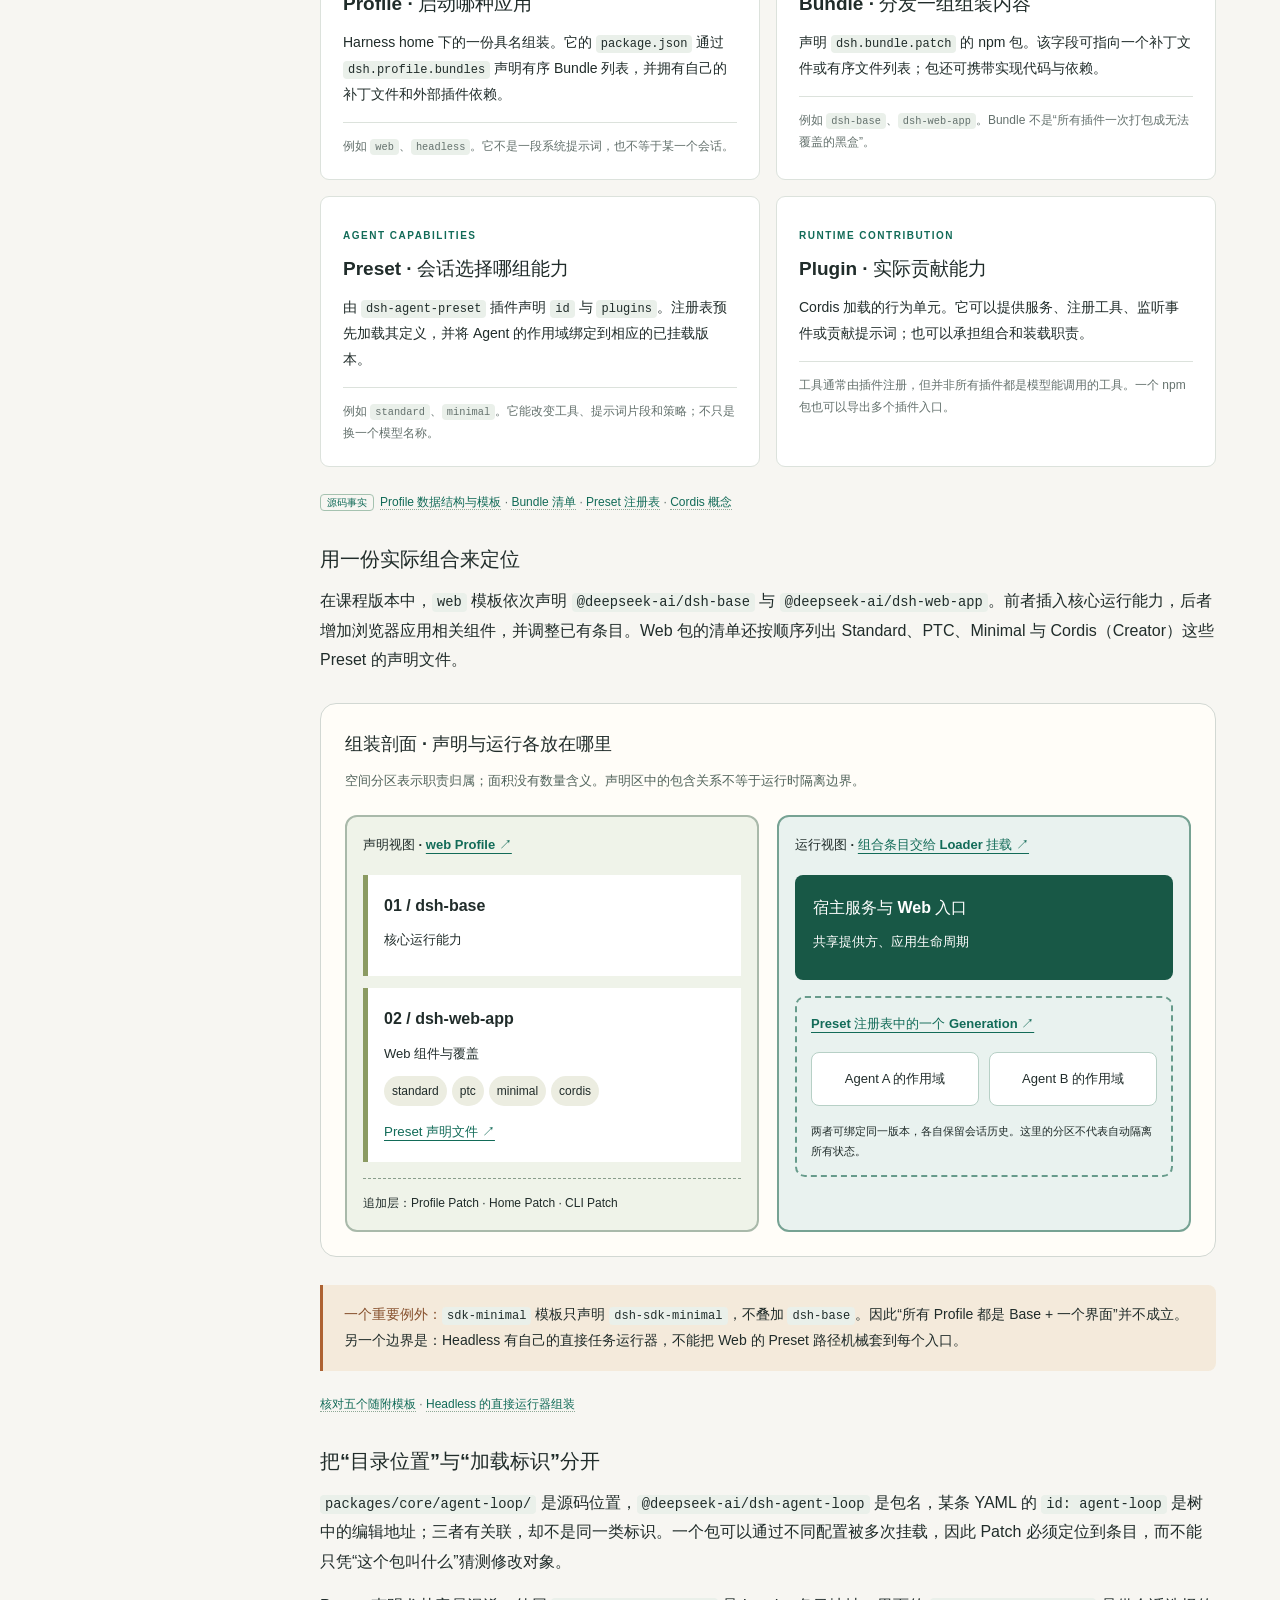
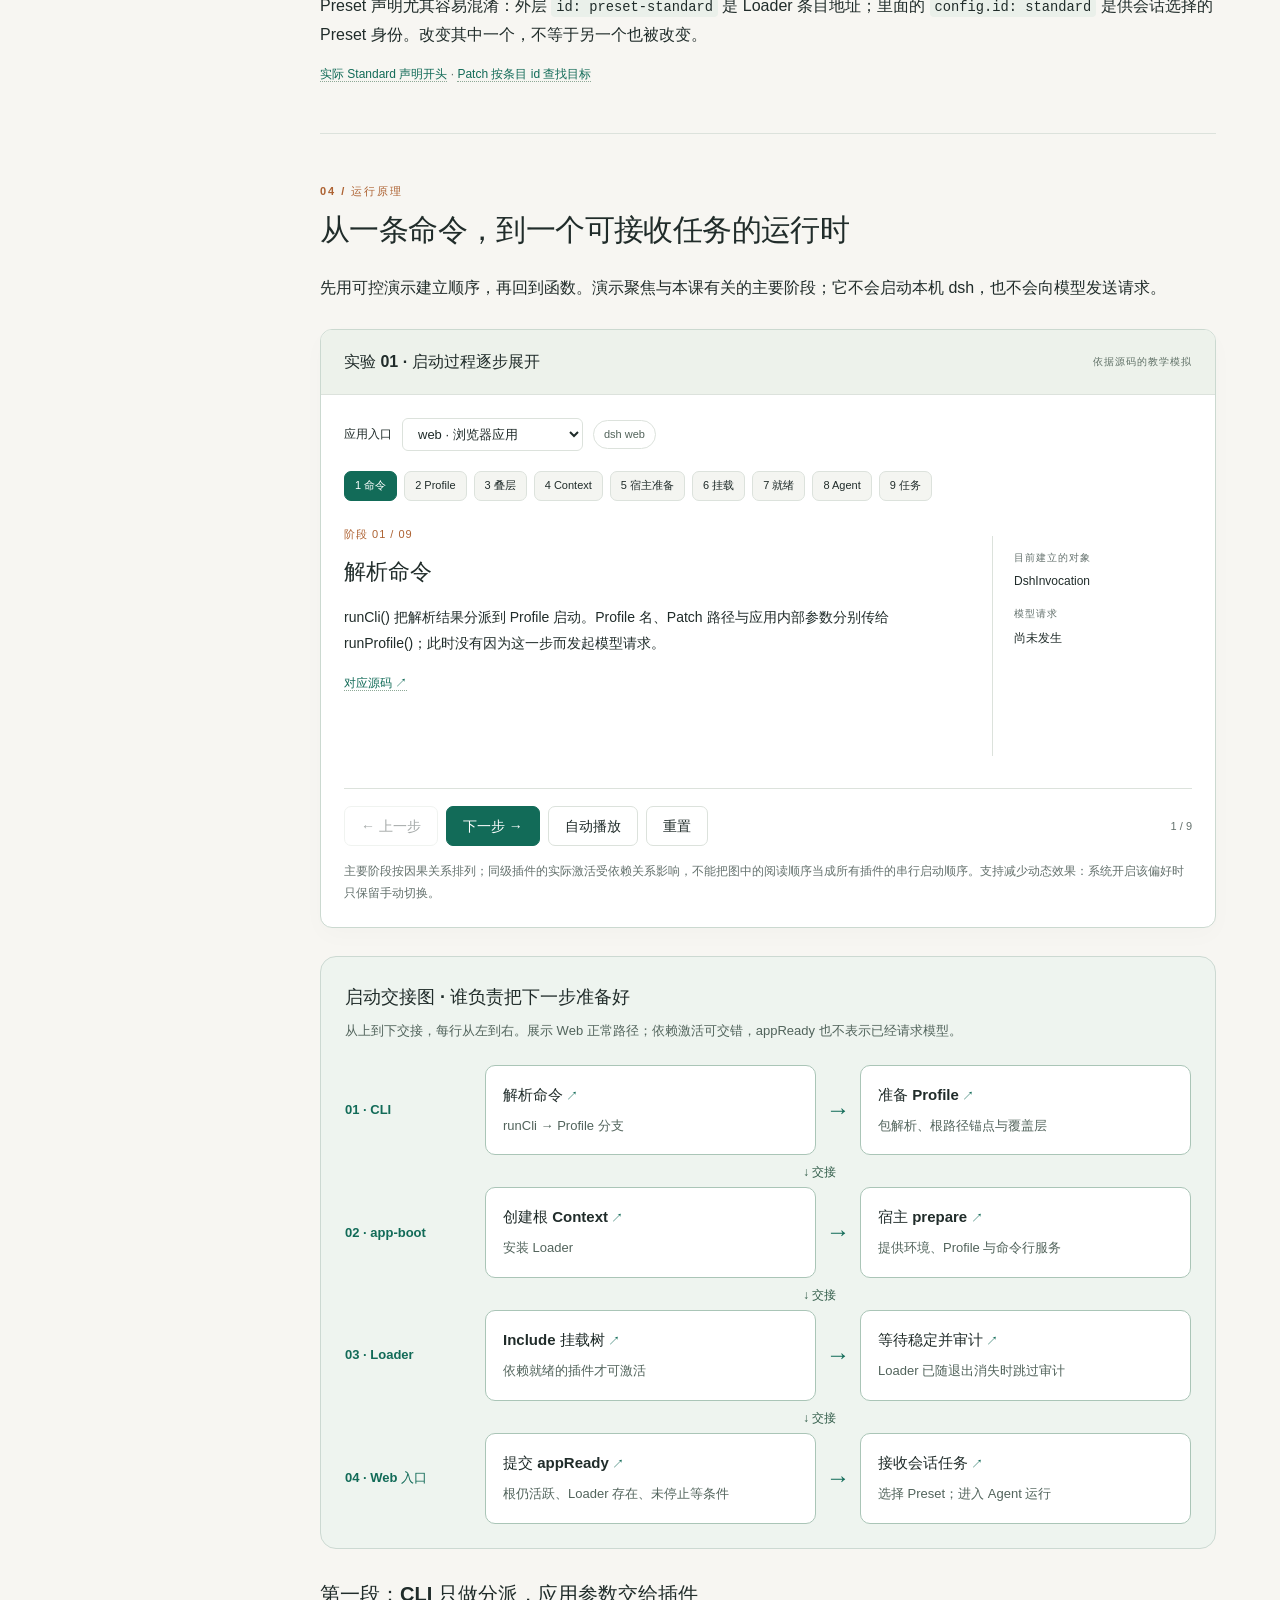
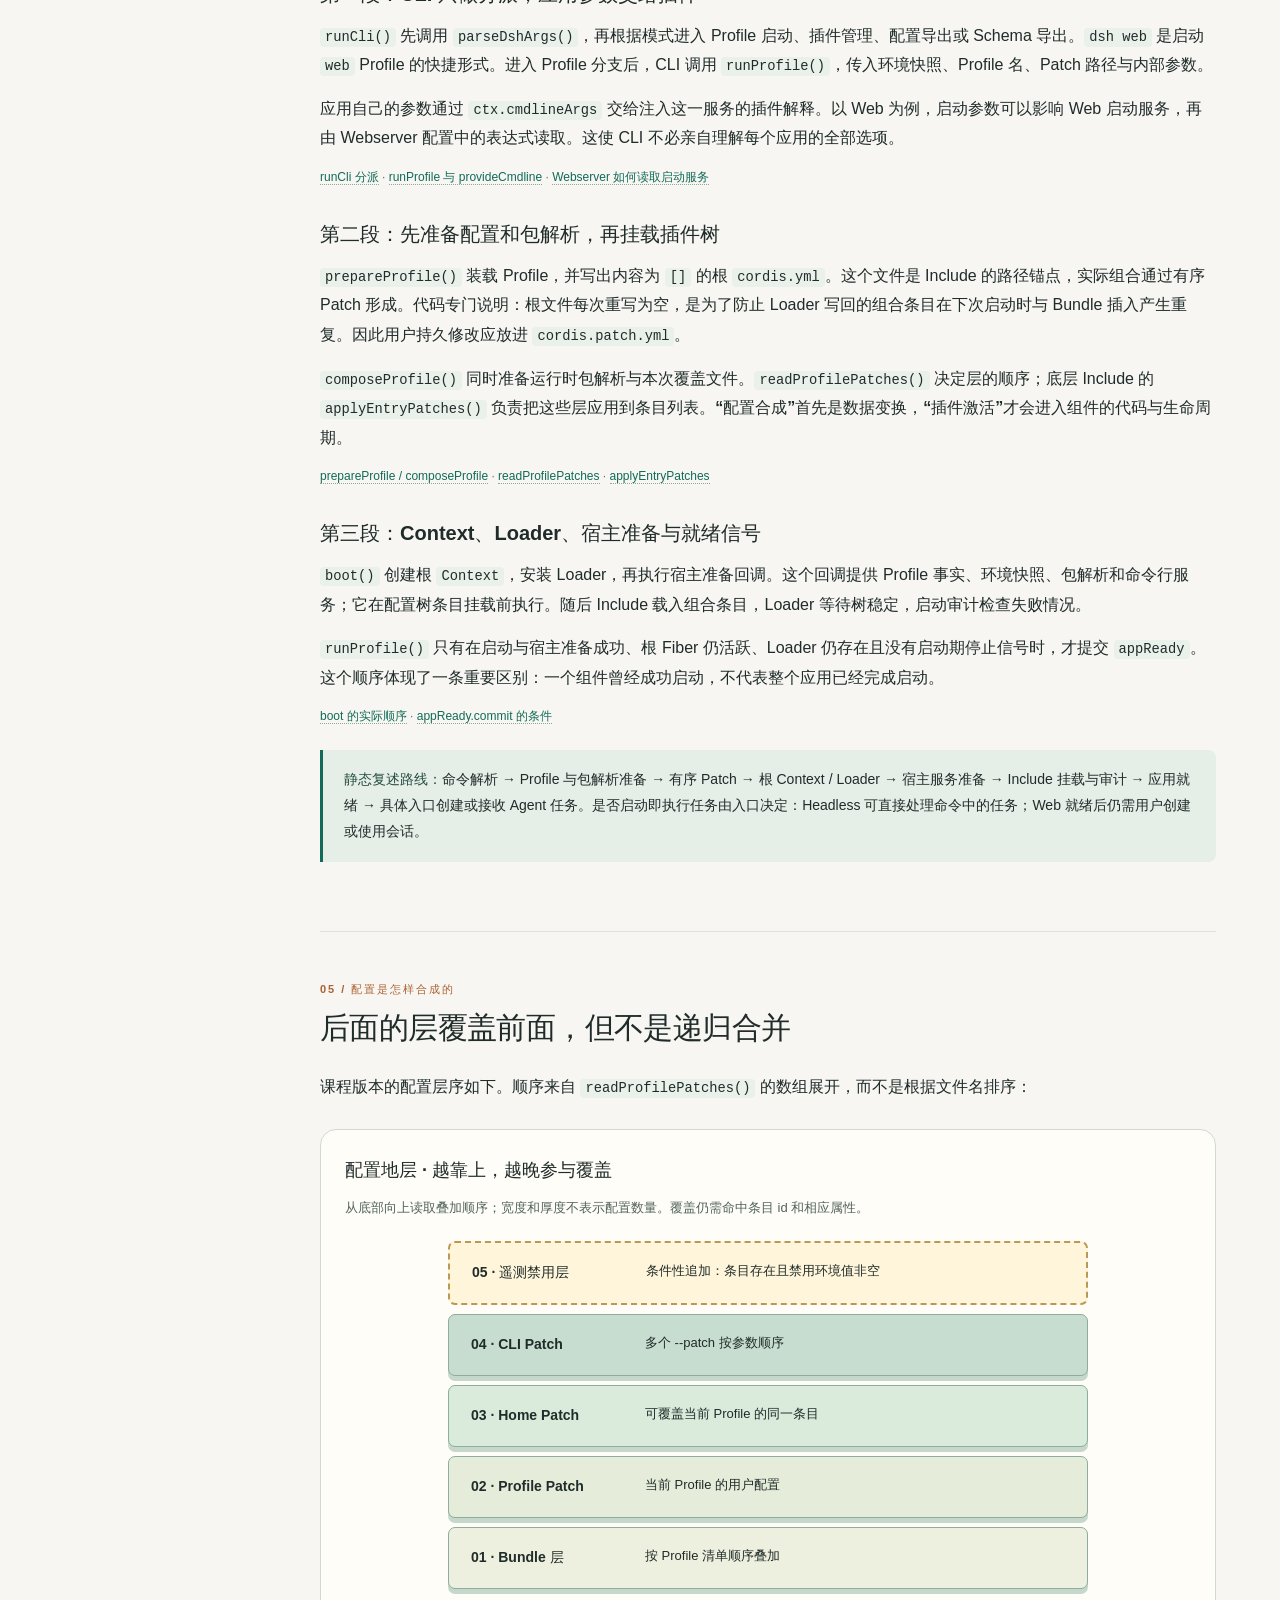
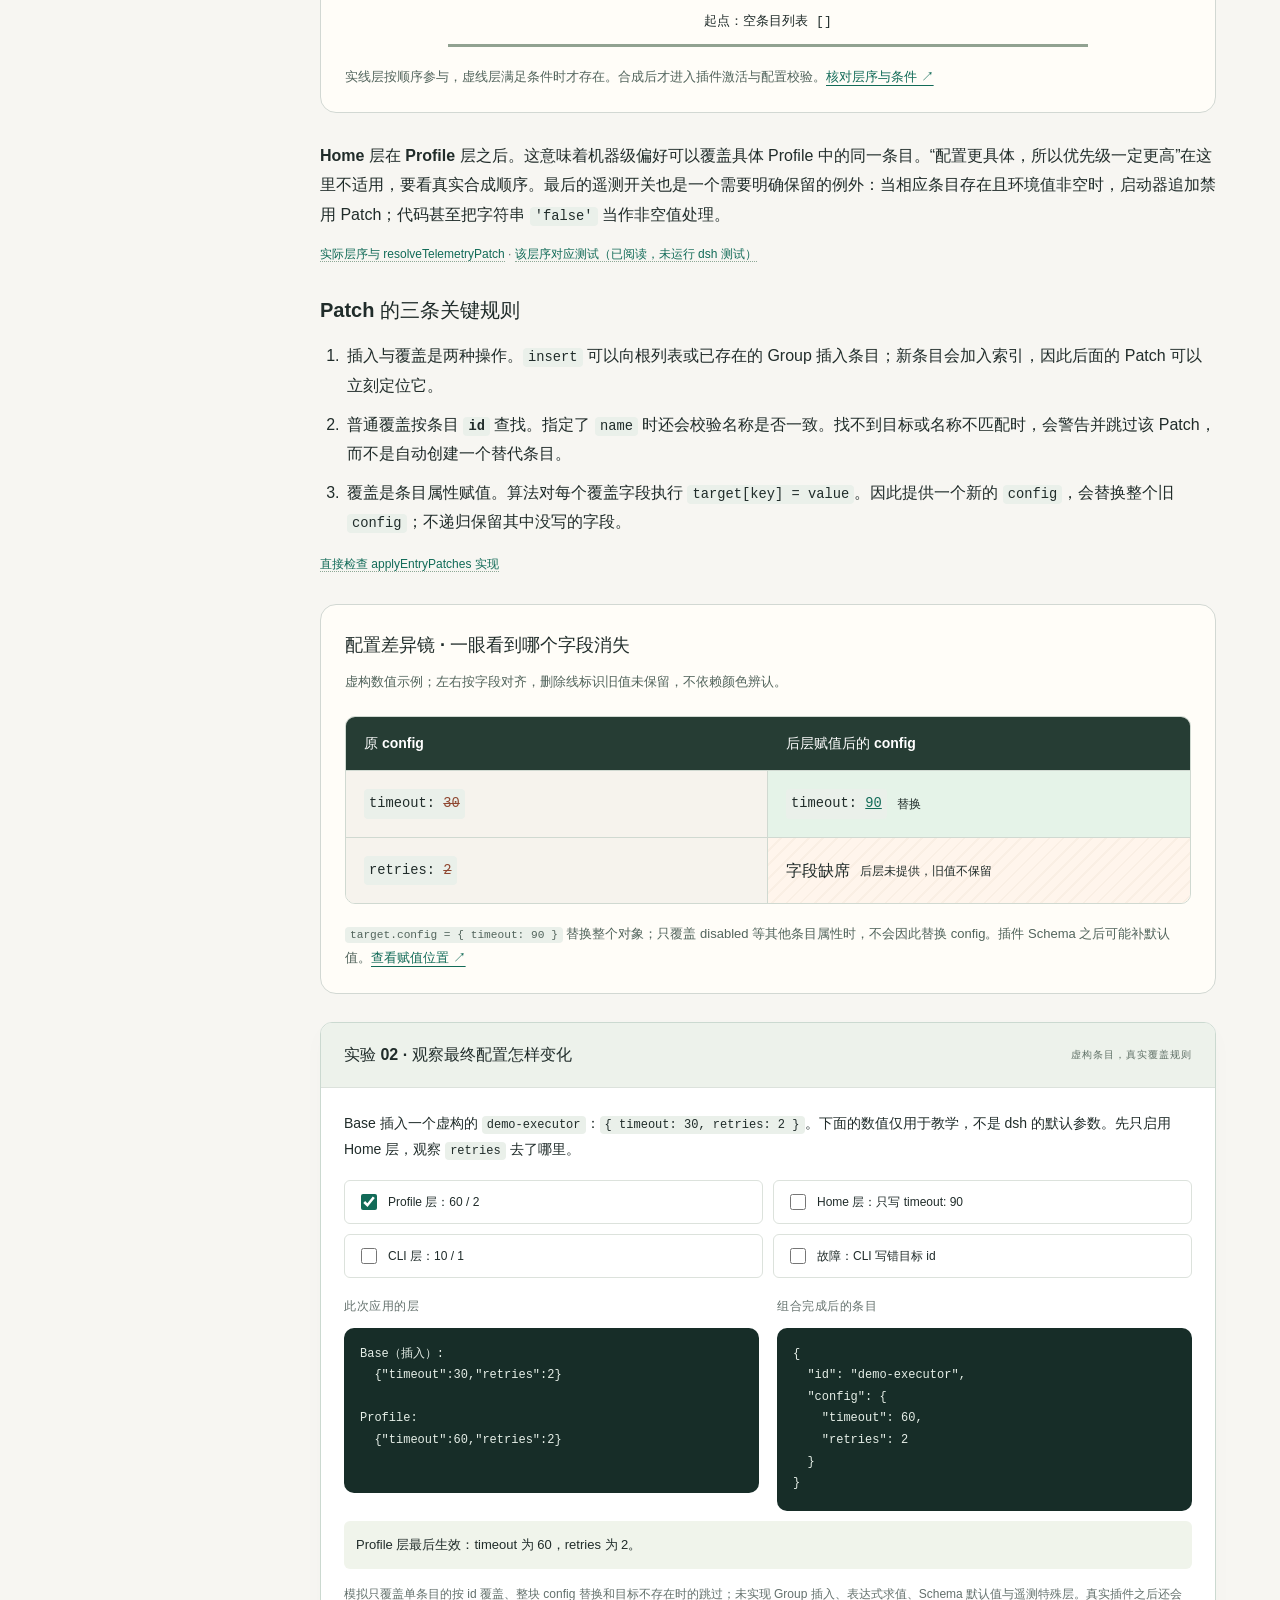
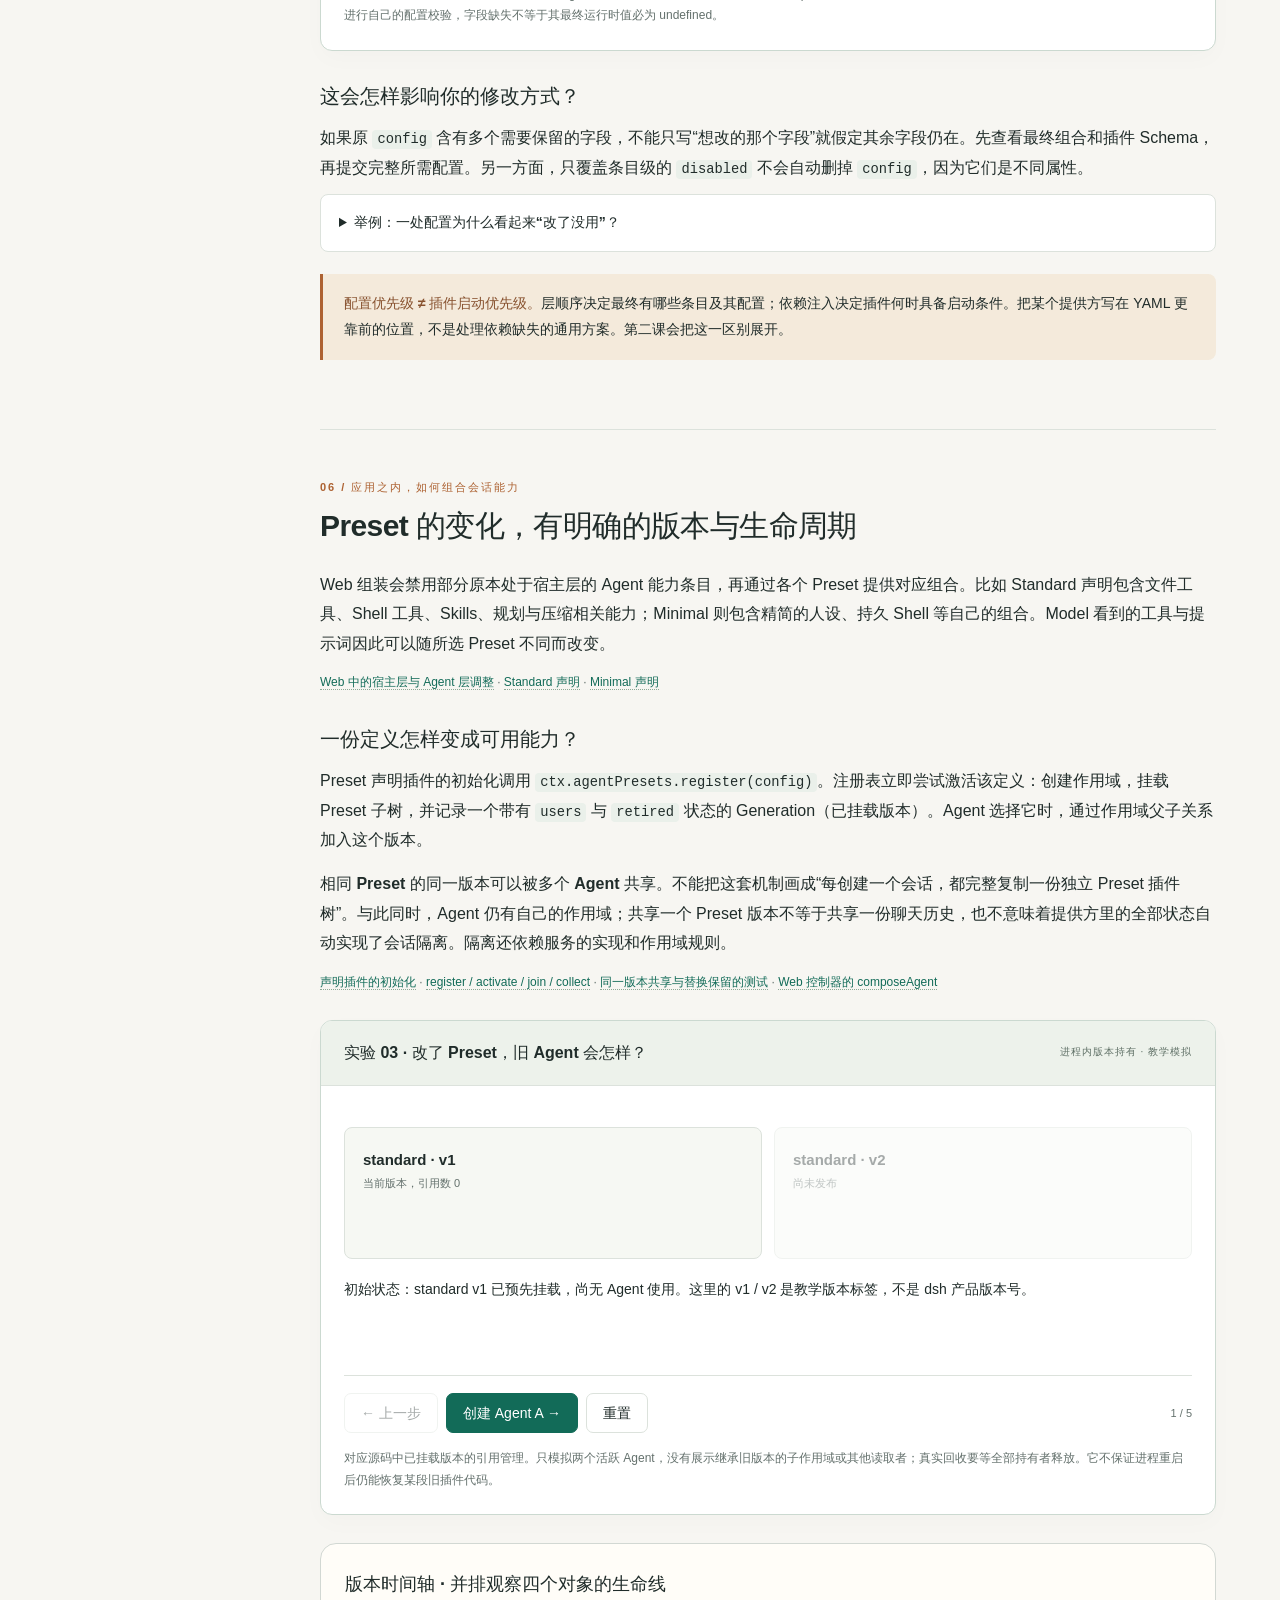
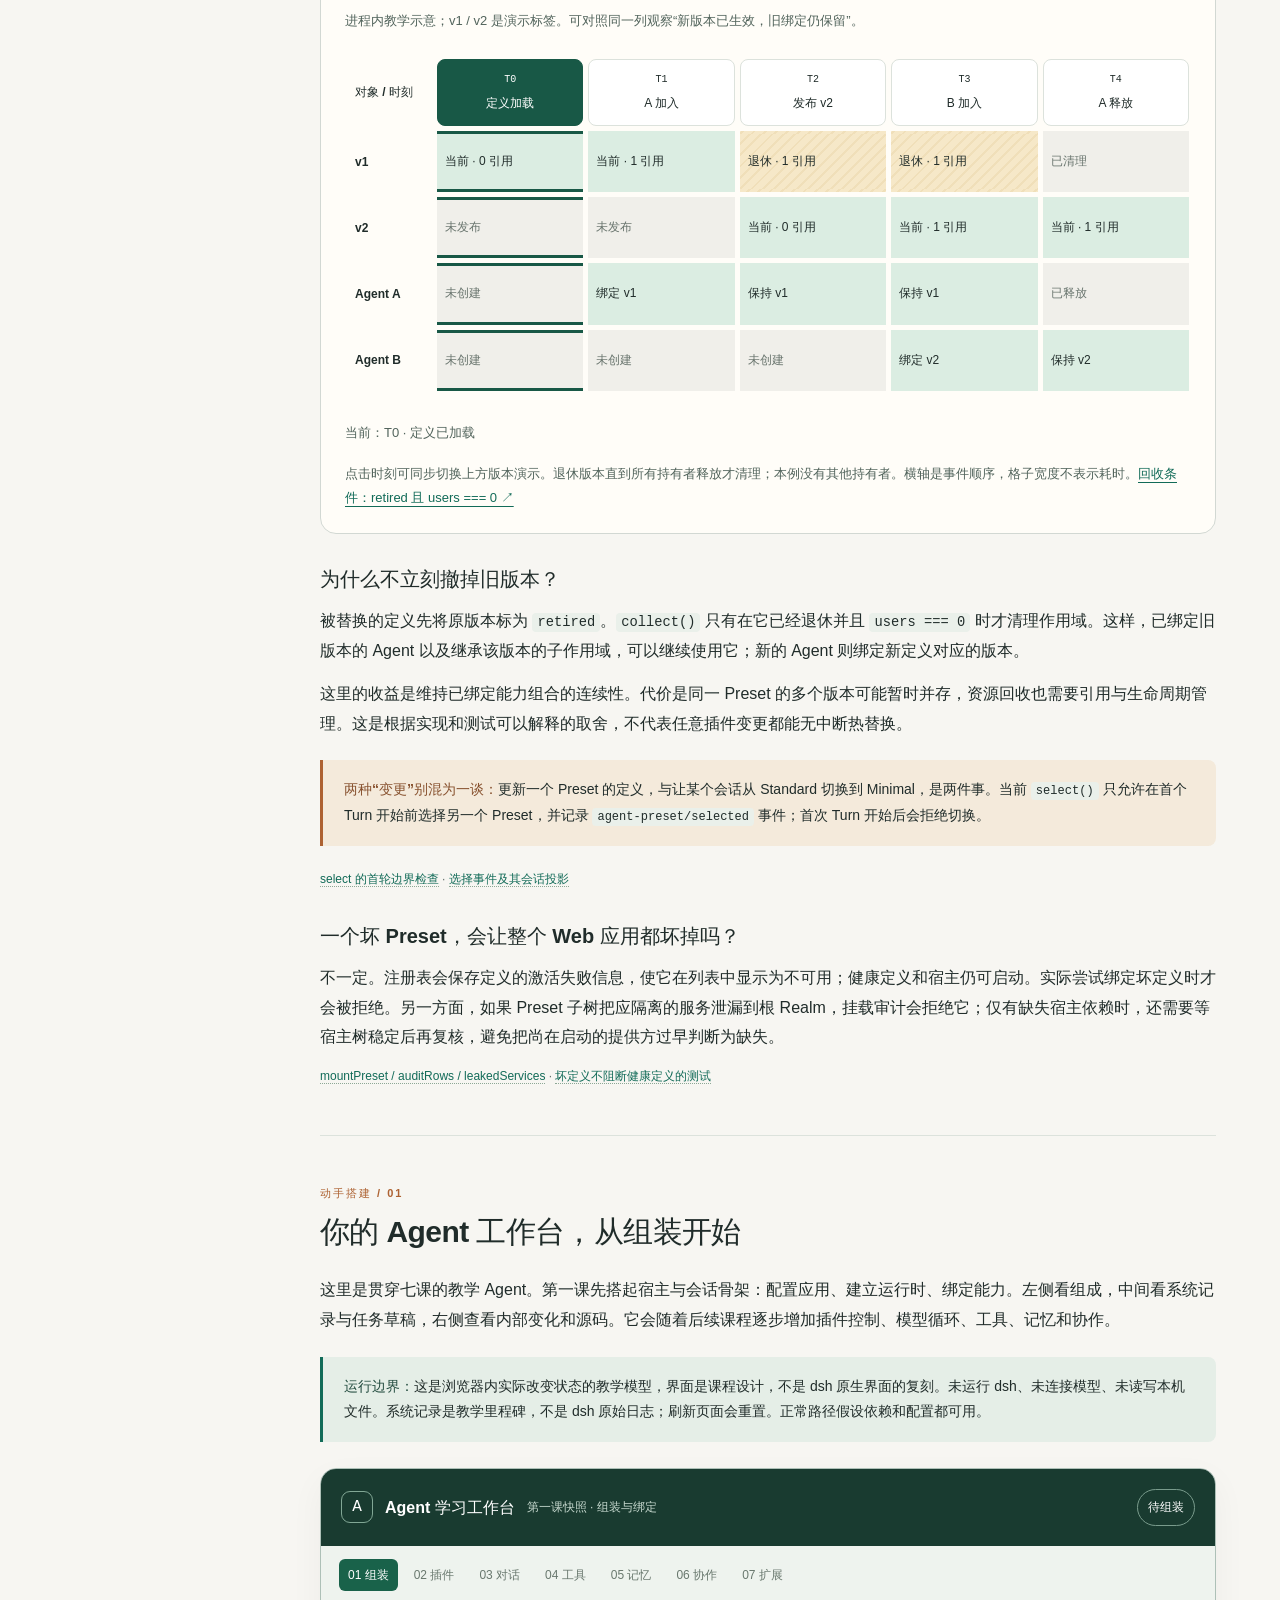
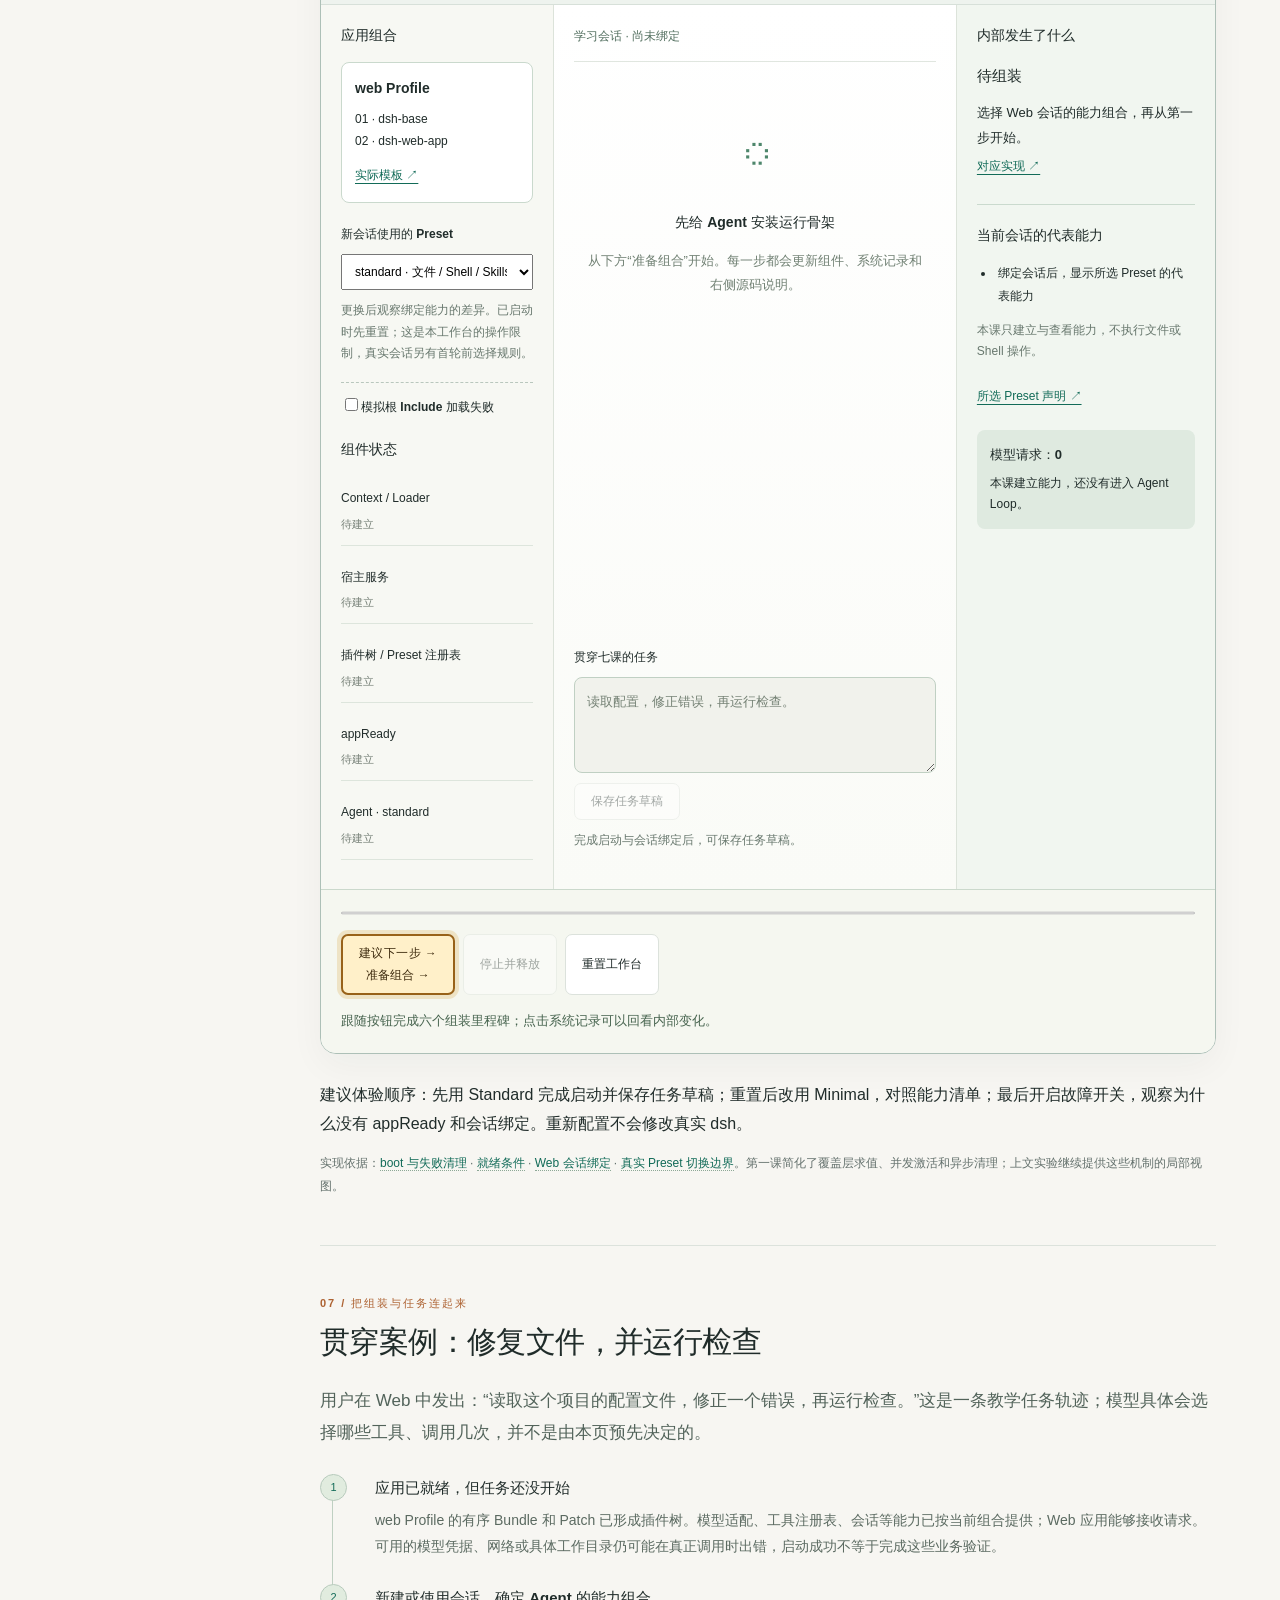
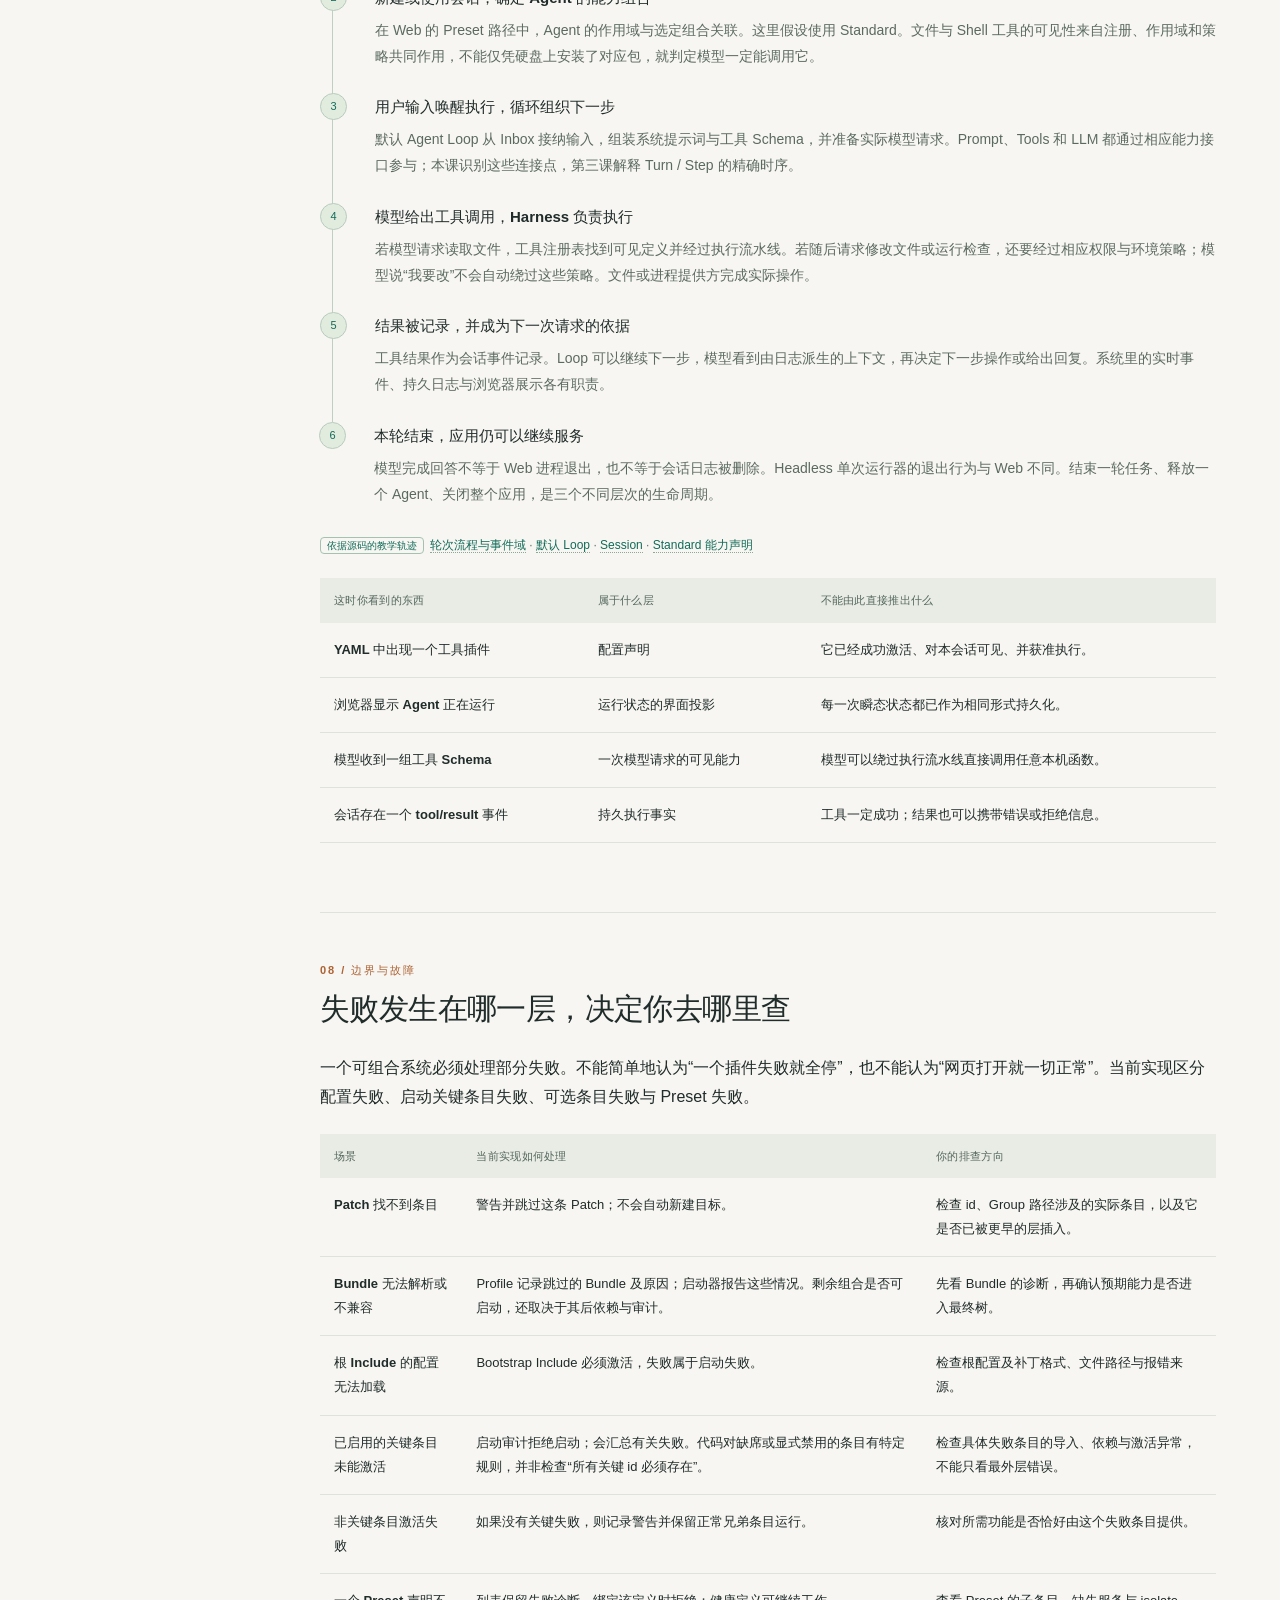
==== commit 25075be5: "Highlight recommended workbench actions across lessons" ====
--- a/lessons/01/index.html
+++ b/lessons/01/index.html
@@ -6,7 +6,7 @@
 <meta name="description" content="从真实源码理解 DeepSeek Harness 的 Profile、Bundle、Preset、插件树与启动流程。包含配置覆盖、启动流程和 Preset 生命周期交互实验。">
 <link rel="icon" type="image/svg+xml" href="data:image/svg+xml,%3Csvg xmlns='http://www.w3.org/2000/svg' viewBox='0 0 64 64'%3E%3Crect width='64' height='64' rx='14' fill='%23126b58'/%3E%3Cpath d='M16 17h13v13H16zm19 0h13v13H35zM16 36h13v13H16zm19 0h13v13H35z' fill='%23e5eee7'/%3E%3C/svg%3E">
 <link rel="stylesheet" href="../../assets/course.css"><script src="sources.js" defer></script><script src="../../assets/lesson01-models.js" defer></script><script src="../../assets/lesson01.js" defer></script>
-<link rel="stylesheet" href="../../assets/workbench01.css"><script src="../../assets/workbench01-model.js" defer></script><script src="../../assets/workbench01.js" defer></script>
+<link rel="stylesheet" href="../../assets/workbench01.css?v=guided-1"><script src="../../assets/workbench01-model.js" defer></script><script src="../../assets/workbench01.js?v=guided-1" defer></script>
 </head>
 <body>
 <a class="skip" href="#main">跳到课程正文</a>
@@ -353,7 +353,7 @@
 <section class="lesson-section" id="check">
 <div class="section-no">11 / 图解回顾</div><h2>把组装、运行和绑定连在一起看</h2><p>回看下面这张连接图，再按需要跳转到相应机制。具体的状态变化可以在上面的三个交互演示中重放。</p><figure class="visual-figure"><figcaption><strong>概念坐标 · 用“所属层次 × 关注问题”定位机制</strong><span>矩阵按职责比较，不表示执行先后。点击来源定位实现，继续结合上文的流程与演示阅读。</span></figcaption><div class="table-wrap"><table class="concept-matrix"><thead><tr><th>层次</th><th>主要对象</th><th>改变什么</th><th>观察什么</th></tr></thead><tbody><tr><th>声明层</th><td>Profile · Bundle · Patch</td><td>应用组合与条目属性</td><td><a data-ref="stack" href="https://github.com/deepseek-ai/deepseek-harness/blob/5badb15009ae1756c3afe0ae0cef1faafc290ccc/packages/boot/app-boot/src/profile-context.ts#L52-L75" target="_blank" rel="noopener">最终覆盖来自哪一层 ↗</a></td></tr><tr><th>运行层</th><td>Context · Loader · 插件作用域</td><td>服务、依赖与生命周期</td><td><a data-ref="boot" href="https://github.com/deepseek-ai/deepseek-harness/blob/5badb15009ae1756c3afe0ae0cef1faafc290ccc/packages/boot/app-boot/src/index.ts#L973-L1015" target="_blank" rel="noopener">哪些条目已激活 ↗</a></td></tr><tr><th>绑定层</th><td>Agent · Preset Generation</td><td>会话绑定的能力组合</td><td><a data-ref="registry" href="https://github.com/deepseek-ai/deepseek-harness/blob/5badb15009ae1756c3afe0ae0cef1faafc290ccc/packages/preset/agent-preset-registry/src/index.ts#L81" target="_blank" rel="noopener">持有哪个版本 ↗</a></td></tr></tbody></table></div><div class="matrix-key"><span><b>配置变化</b> 看层序与赋值</span><span><b>能力变化</b> 看版本与持有者</span><span><b>启动异常</b> 看依赖与审计</span></div></figure>
 <h3>术语回看</h3><dl class="glossary"><dt>Harness</dt><dd>模型周围负责运行、工具、环境、上下文与生命周期等能力的工程系统。</dd><dt>Context / 上下文</dt><dd>本课指 Cordis 的服务与事件上下文；与发送给语言模型的“上下文内容”不是同一个概念。</dd><dt>Profile / 应用组装</dt><dd>具名的启动组合，声明有序 Bundle 列表并拥有用户配置层。</dd><dt>Bundle / 组合包</dt><dd>可分发的配置层及相关实现、依赖。</dd><dt>Preset / 能力预设</dt><dd>供 Agent 选择的声明式插件组合，注册表管理其已挂载版本。</dd><dt>Patch / 补丁层</dt><dd>插入条目或按 id 覆盖已有条目的数据操作。</dd><dt>Scope / 作用域</dt><dd>用于限定与继承能力注册的上下文关系；不能仅凭“作用域”推断所有数据都已隔离。</dd><dt>Realm / 服务隔离域</dt><dd>使指定服务名解析到隔离实例的机制；Preset 服务泄漏检查会验证相关边界。</dd><dt>Generation / 已挂载版本</dt><dd>本课指 Preset 的某个运行时版本及其持有者，和 Session 日志格式版本不是一回事。</dd><dt>HMR / 热重载</dt><dd>监视变化并协调更新的机制；启用与监视范围来自配置，不等于任何修改都会安全地即时替换全部运行状态。</dd></dl>
-<div class="finish"><div class="eyebrow">下一课 / 02</div><h3>Cordis 插件内核</h3><p>现在你已经知道能力怎样被组装。下一课会进入 Context、Service、依赖注入、事件和副作用：一个插件什么时候真正启动，服务消失时会发生什么，以及卸载如何撤销能力贡献。</p></div>
+<div class="finish"><div class="eyebrow">下一课 / 02</div><h3>Cordis 插件内核</h3><p>现在你已经知道能力怎样被组装。下一课会进入 Context、Service、依赖注入、事件和副作用：一个插件什么时候真正启动，服务消失时会发生什么，以及卸载如何撤销能力贡献。</p><a href="../02/">开始第二课：Cordis 插件内核 →</a></div>
 </section>
 <footer class="footer"><span>DSH 源码研读室 · 第一课 · 非官方学习材料</span><span><a href="../../">课程总览</a> · <a data-ref="commit" href="https://github.com/deepseek-ai/deepseek-harness/tree/5badb15009ae1756c3afe0ae0cef1faafc290ccc" target="_blank" rel="noopener">源码快照 5badb15 ↗</a></span></footer>
 </main>
--- a/assets/workbench01.css
+++ b/assets/workbench01.css
@@ -2,3 +2,24 @@
 @media(max-width:1250px){.wb-grid{grid-template-columns:minmax(180px,1fr) minmax(260px,1.8fr)}.wb-inspector{grid-column:1/-1;border-left:0;border-top:1px solid #dce3da}.wb-conversation{min-height:480px}}
 @media(max-width:650px){.wb-header{align-items:flex-start;flex-direction:column}.wb-grid{grid-template-columns:1fr}.wb-config{border-right:0;border-bottom:1px solid #dce3da}.wb-grid>aside,.wb-conversation{padding:17px}.wb-components{display:grid;grid-template-columns:1fr 1fr;gap:0 14px}.wb-conversation{min-height:400px}.wb-toolbar>div{display:grid;grid-template-columns:1fr 1fr}.wb-toolbar .primary{grid-column:1/-1}.wb-roadmap{gap:3px;padding:10px}}
 @media print{.wb-grid{display:block}.wb-conversation{min-height:0}.wb-toolbar button,.wb-conversation form{display:none}.agent-workbench{box-shadow:none}}
+
+/* Persistent, non-flashing guidance; text makes the cue independent of color. */
+.agent-workbench [data-recommended="true"] {
+ border: 2px solid #986219;
+ background: #fff0c9;
+ color: #3d2a0d;
+ box-shadow: 0 0 0 4px #d6a64440;
+ font-weight: 750;
+}
+.agent-workbench button[data-recommended="true"]::before {
+ content: "建议下一步 →";
+ display: block;
+ font-size: .72rem;
+ letter-spacing: .04em;
+ margin-bottom: .2rem;
+}
+.agent-workbench [data-recommended="true"]:hover { background: #ffe6a7; }
+.agent-workbench [data-recommended="true"]:focus-visible { outline: 3px solid #245e50; outline-offset: 5px; }
+@media (forced-colors: active) {
+ .agent-workbench [data-recommended="true"] { outline: 3px solid Highlight; outline-offset: 3px; }
+}
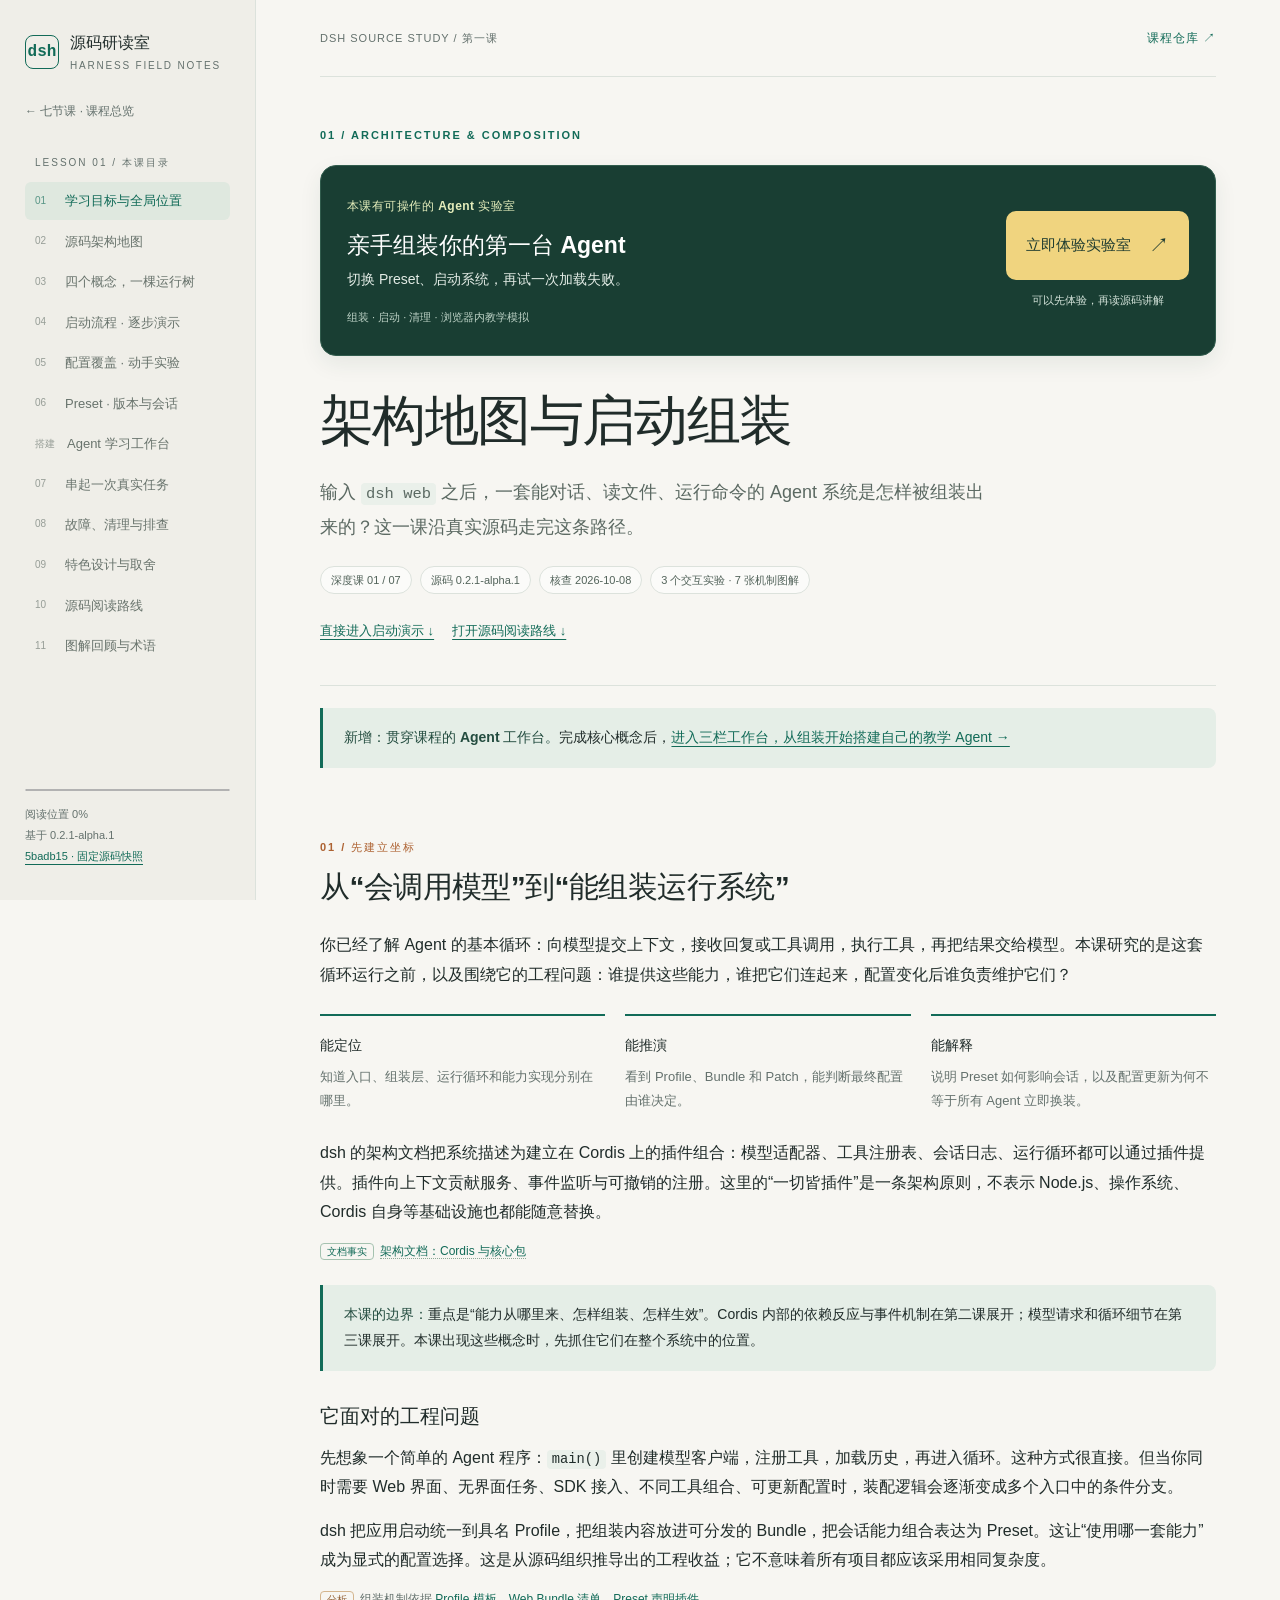
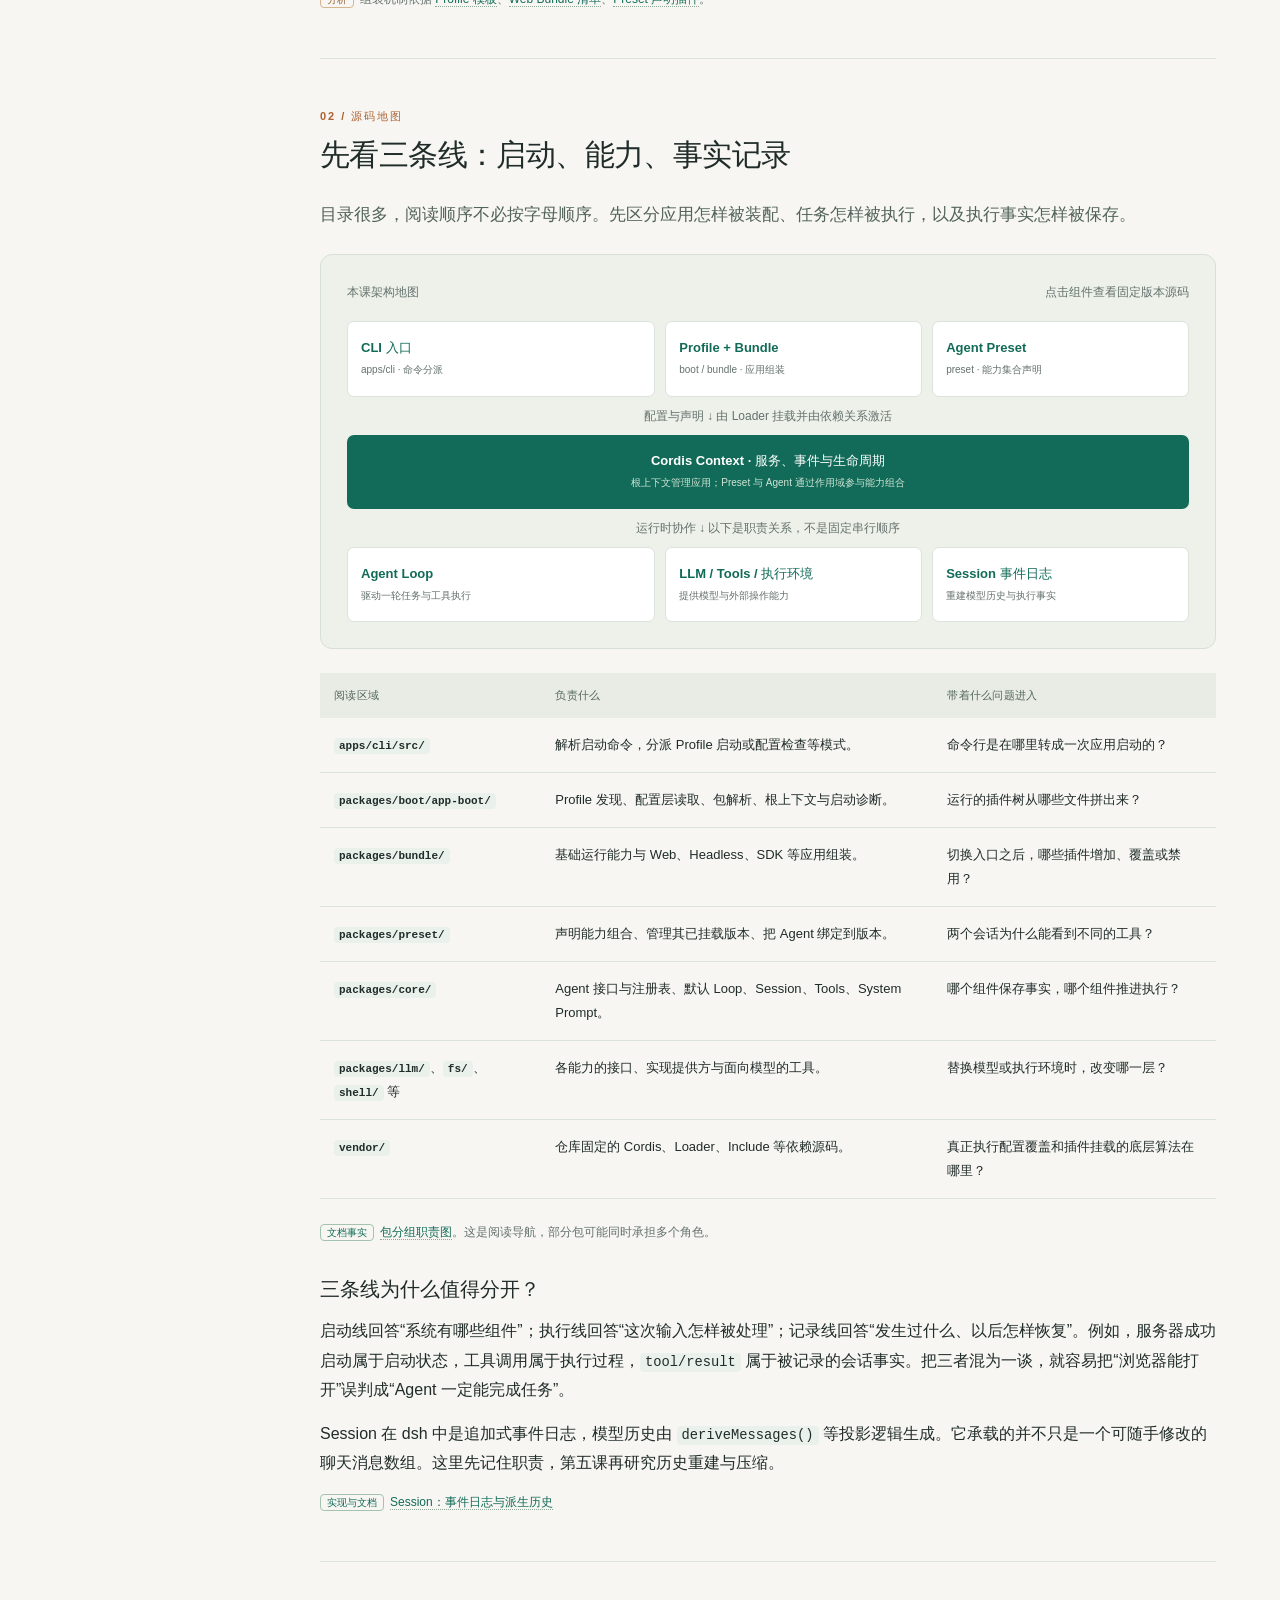
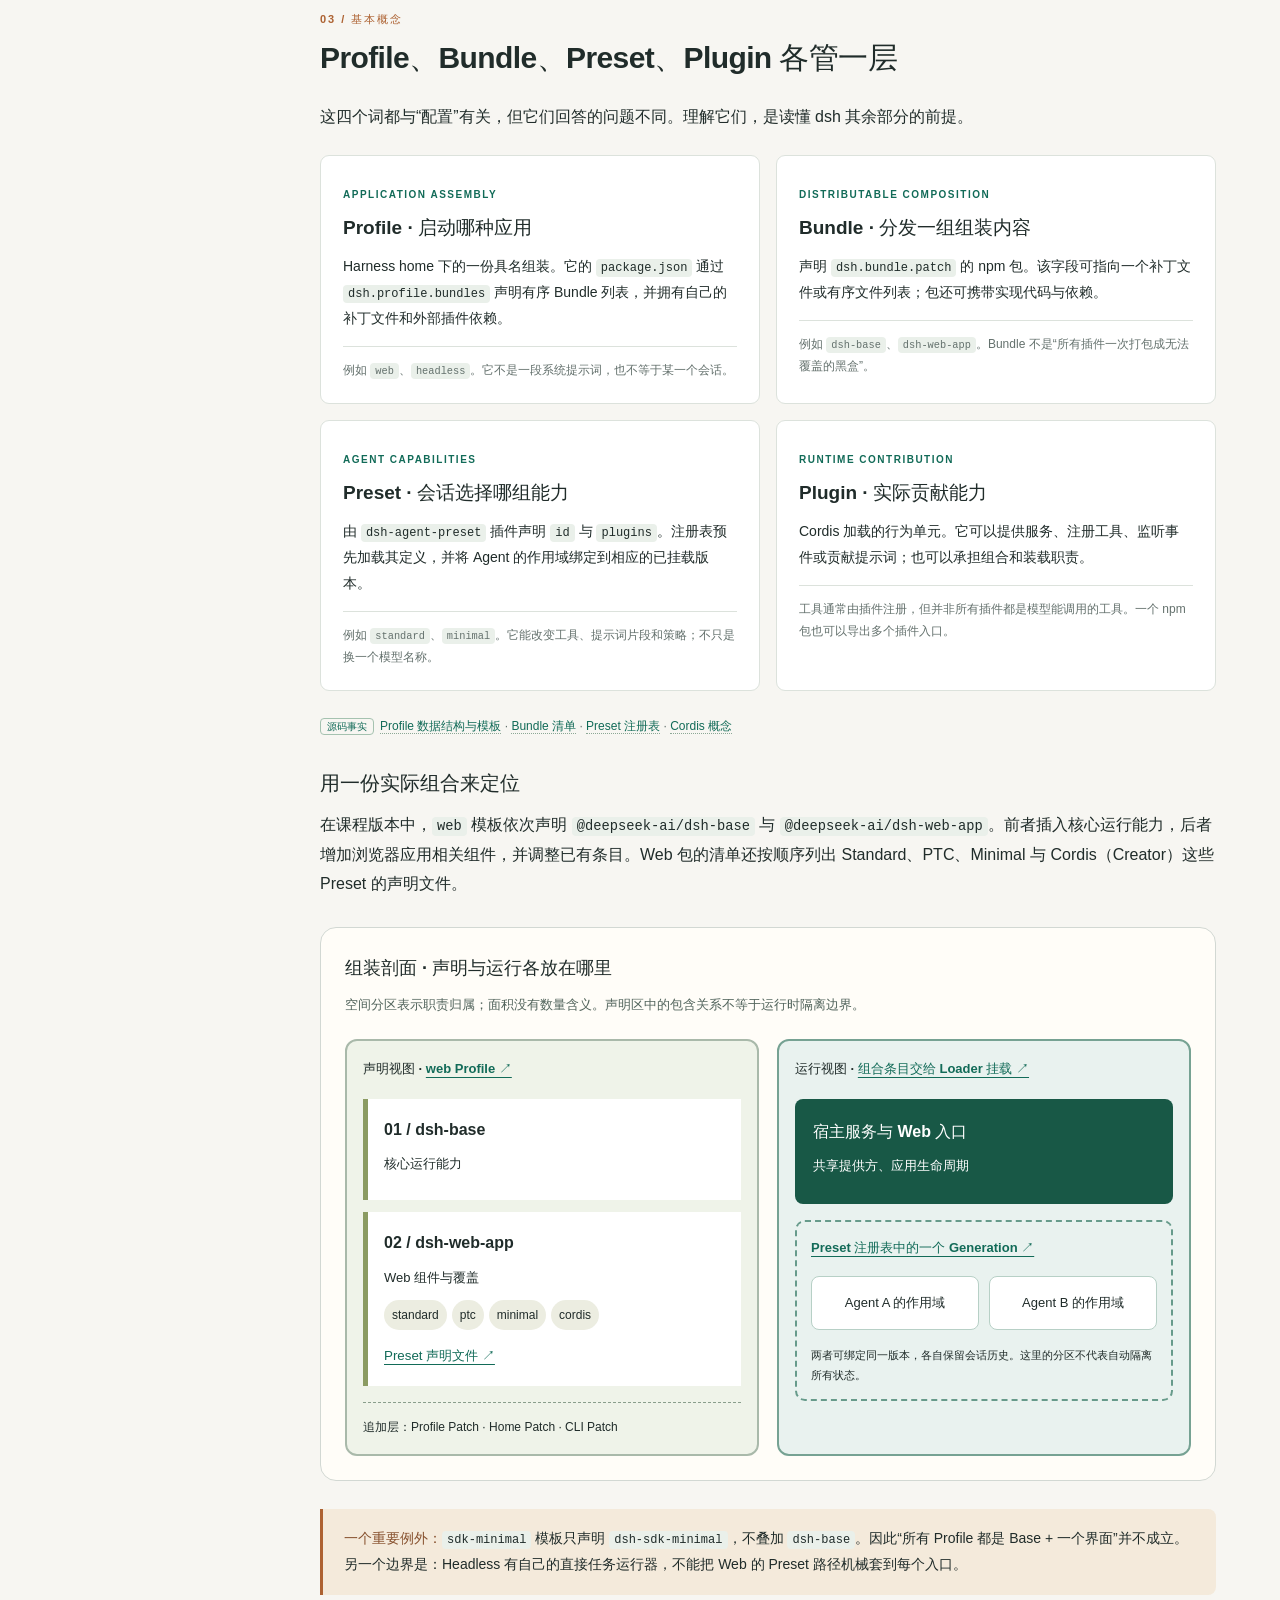
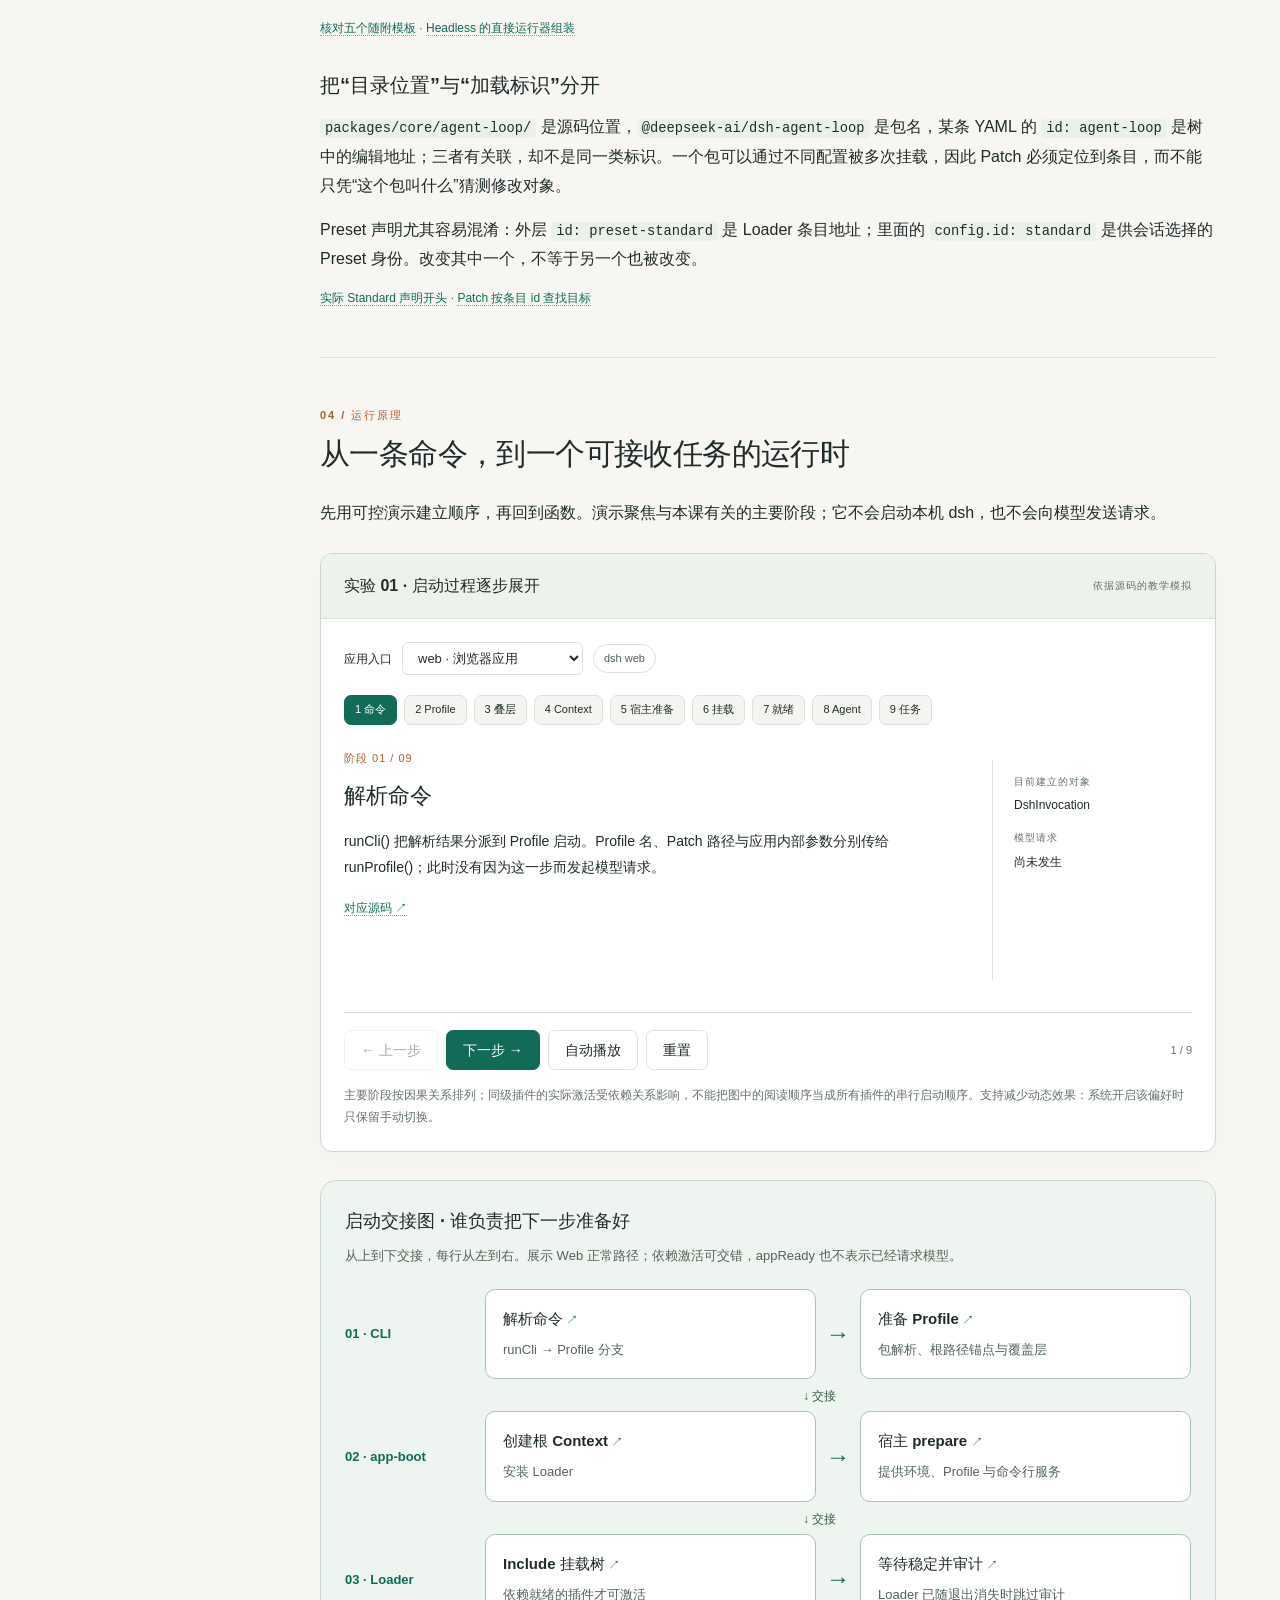
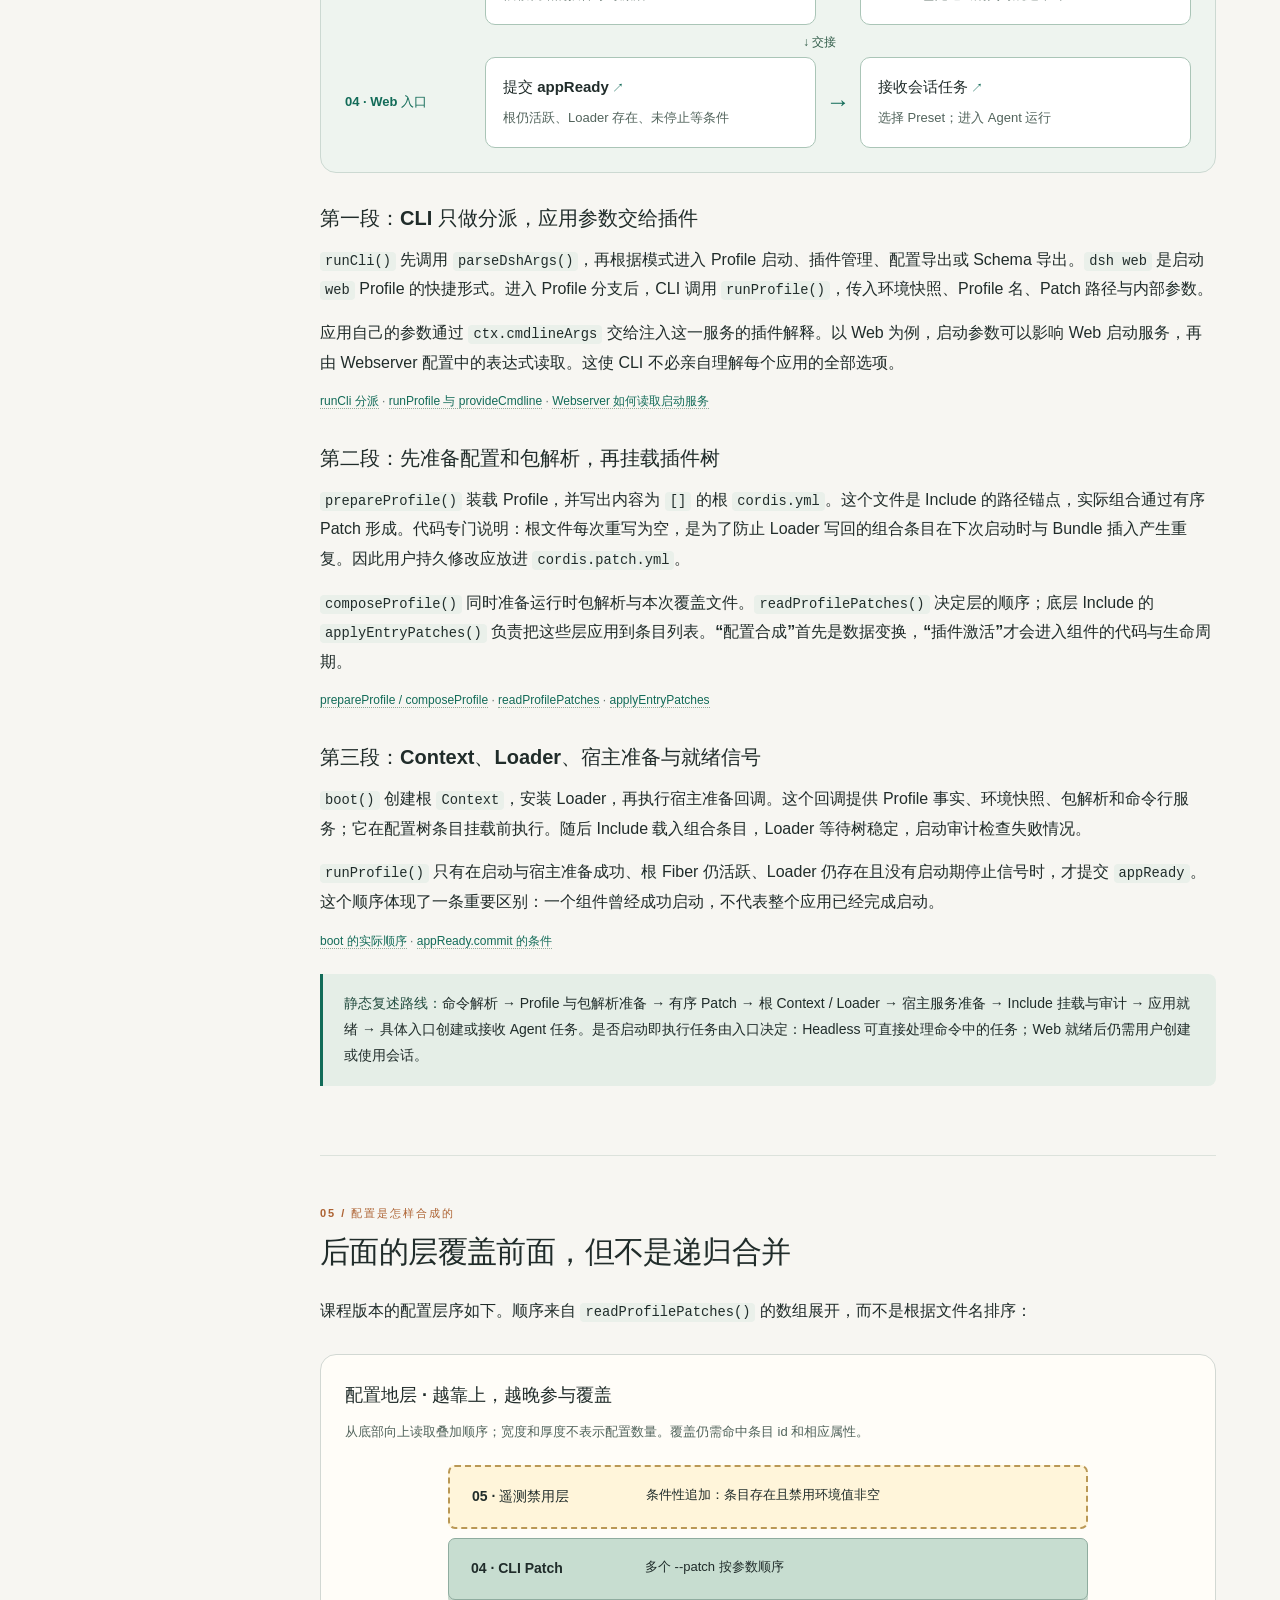
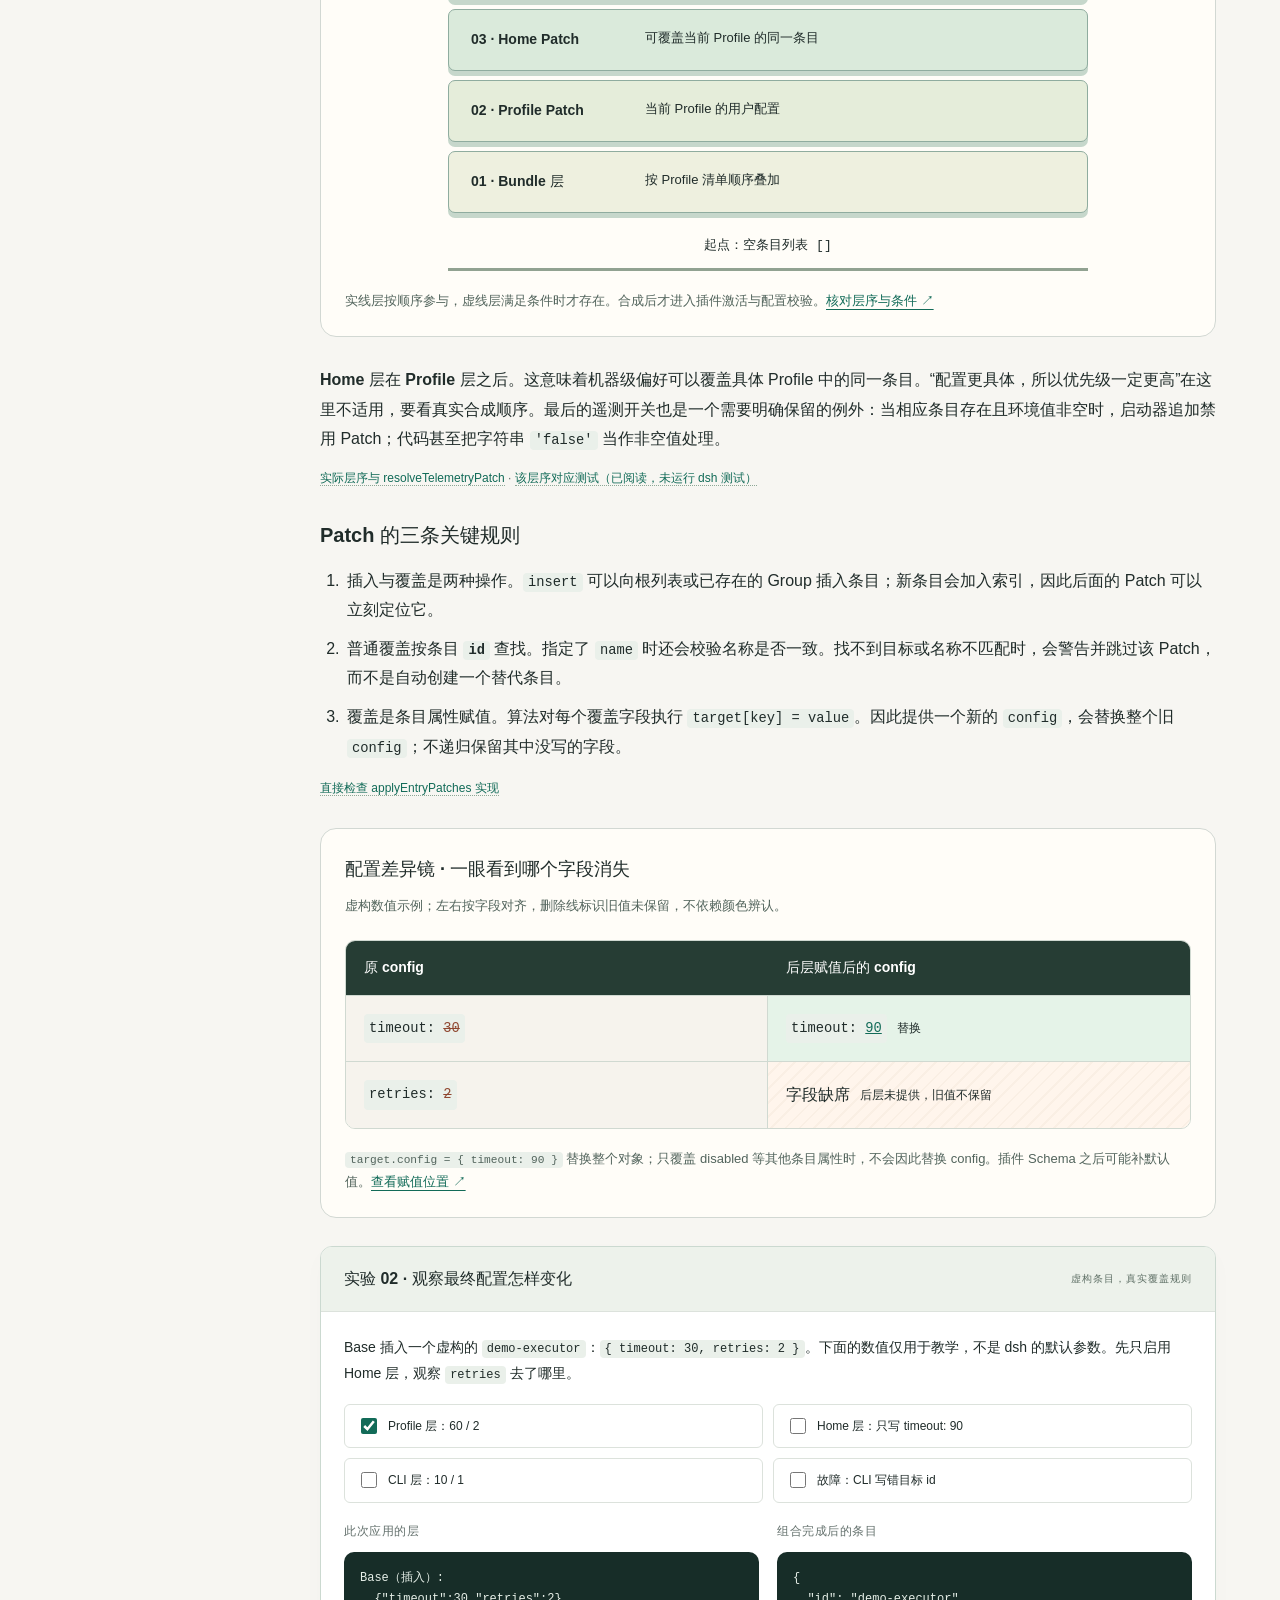
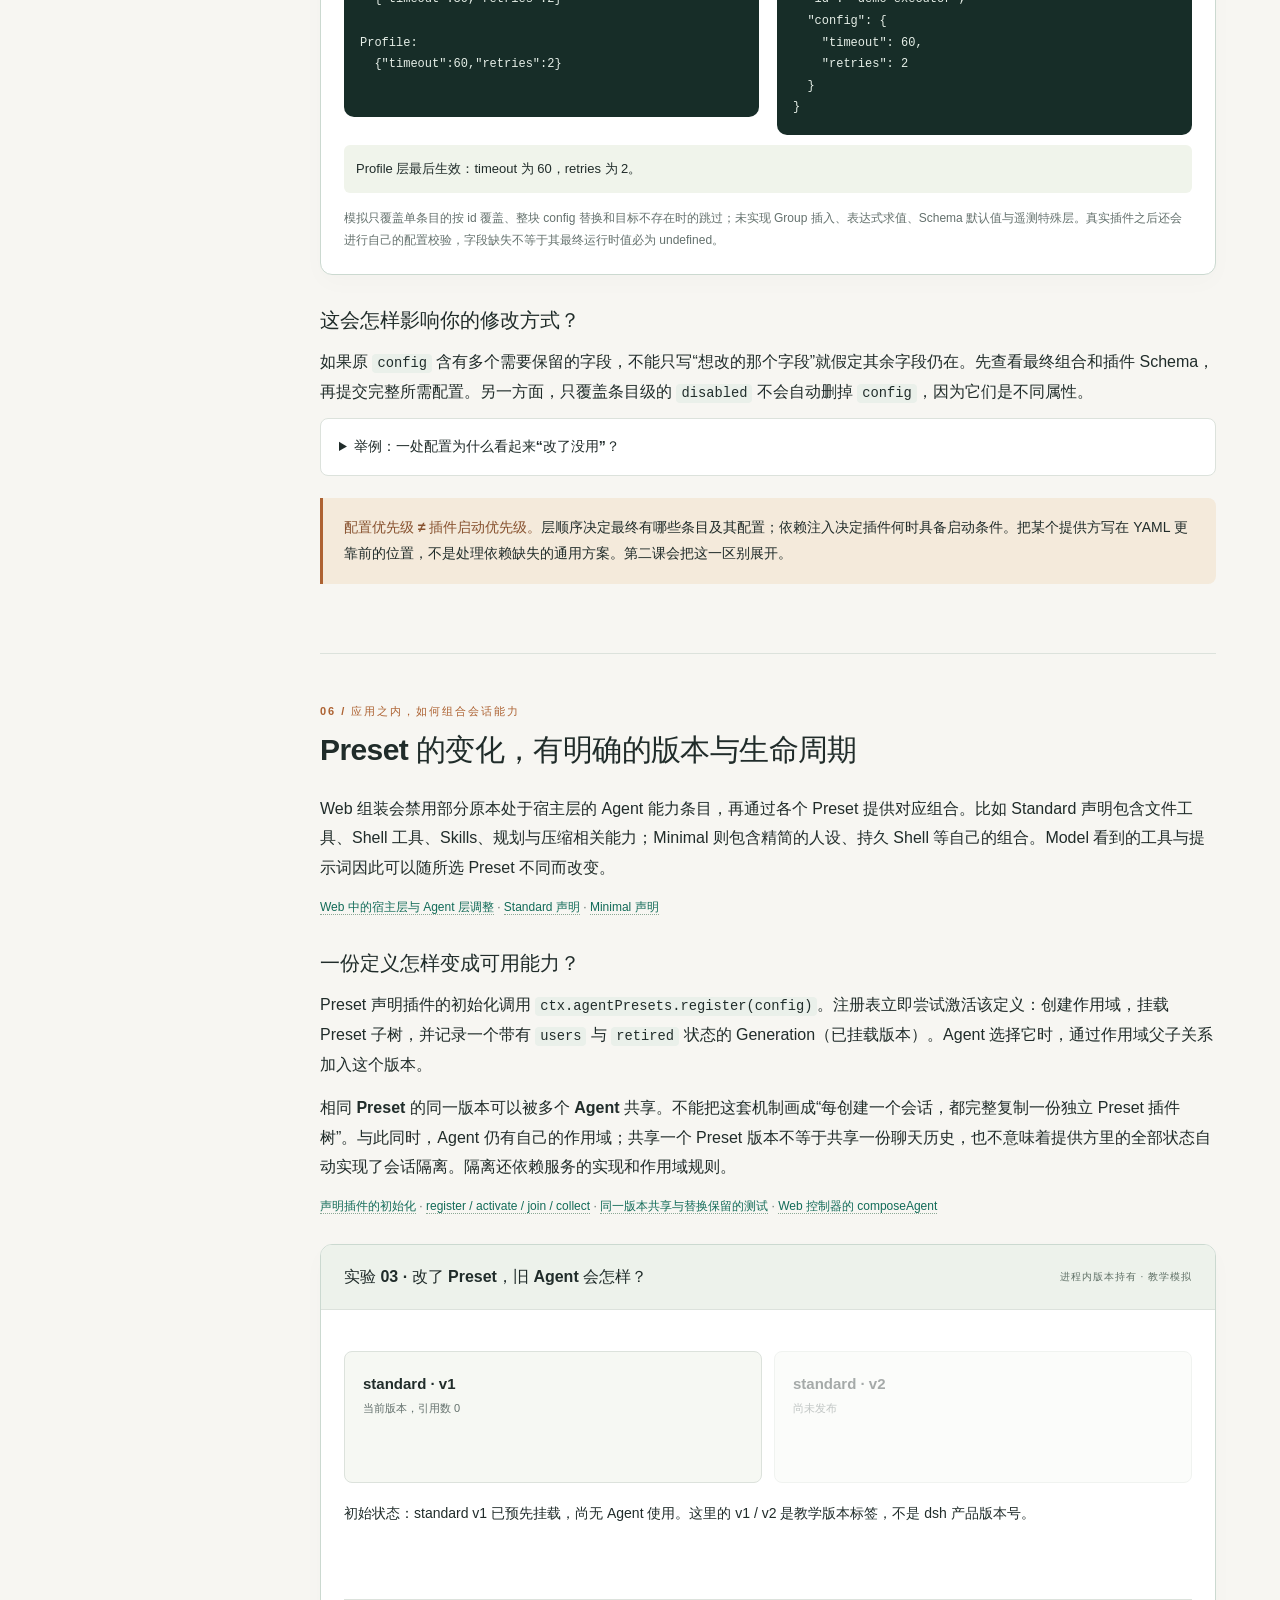
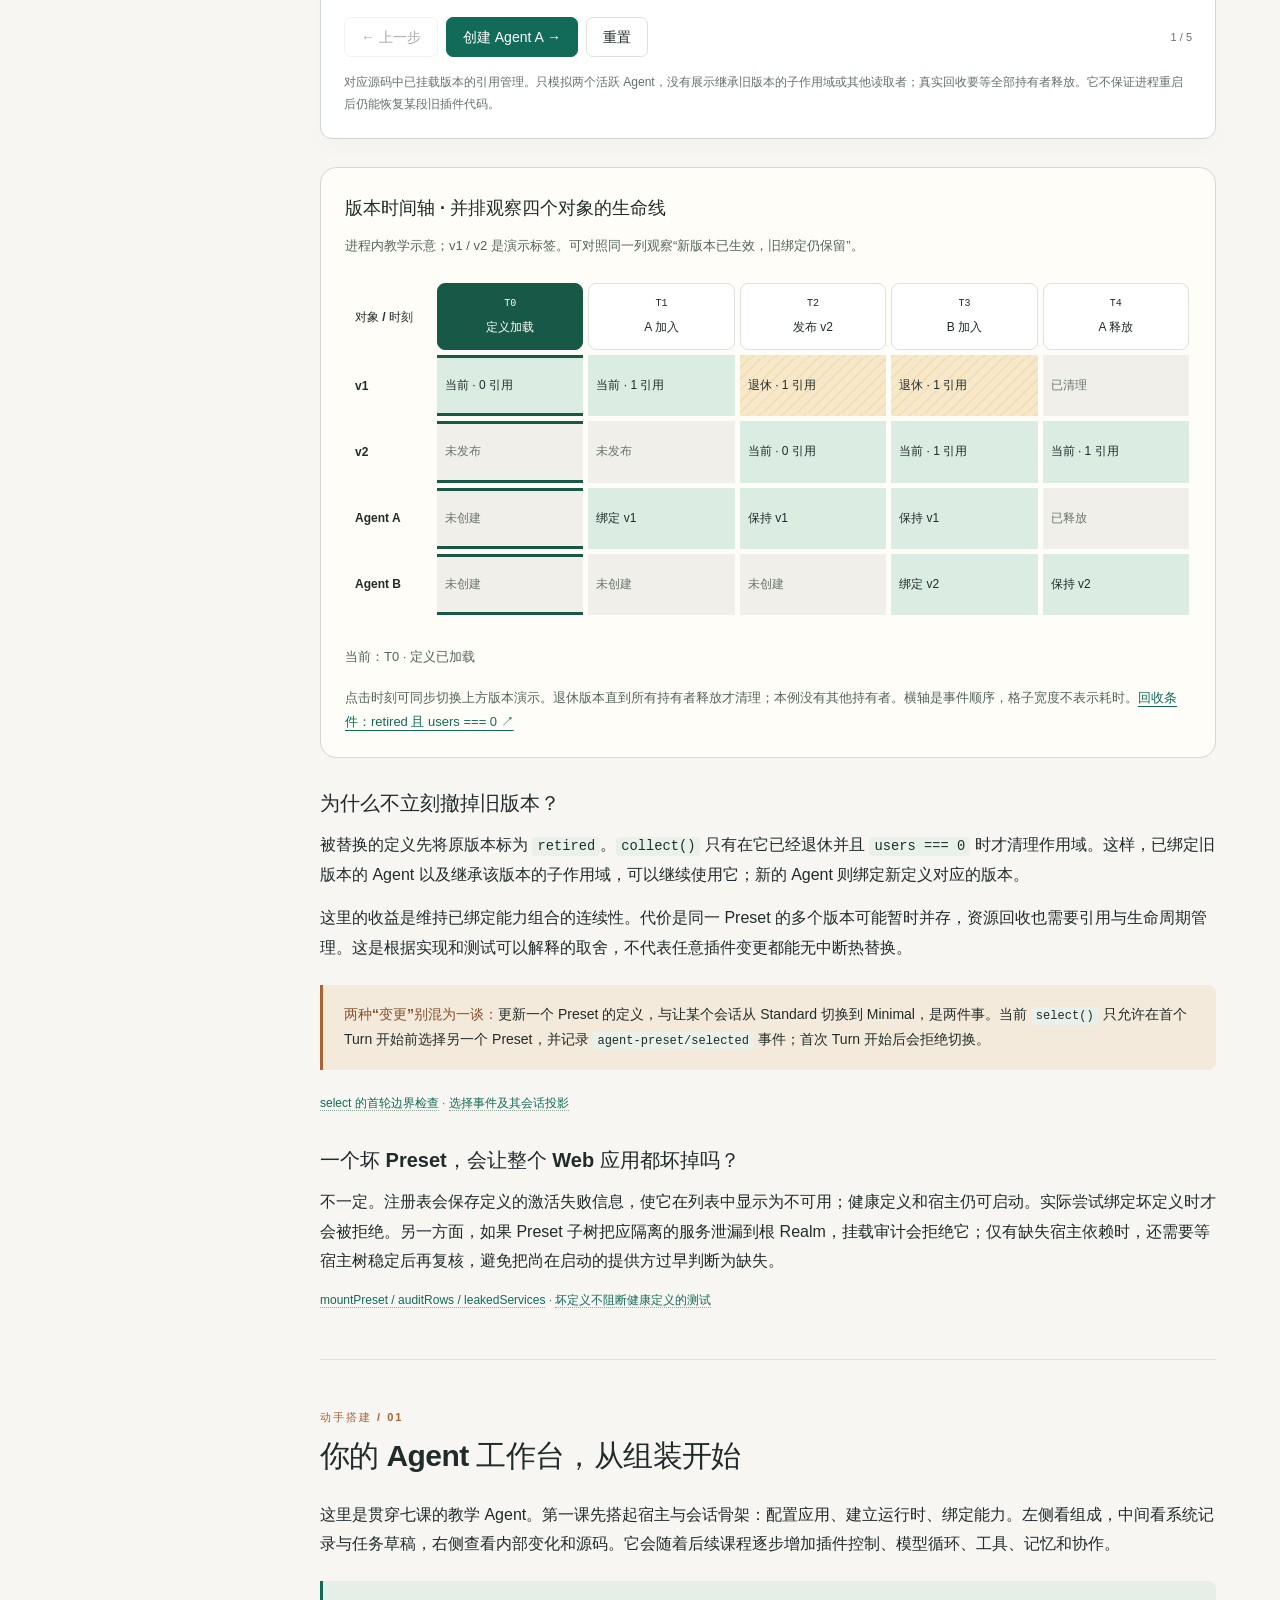
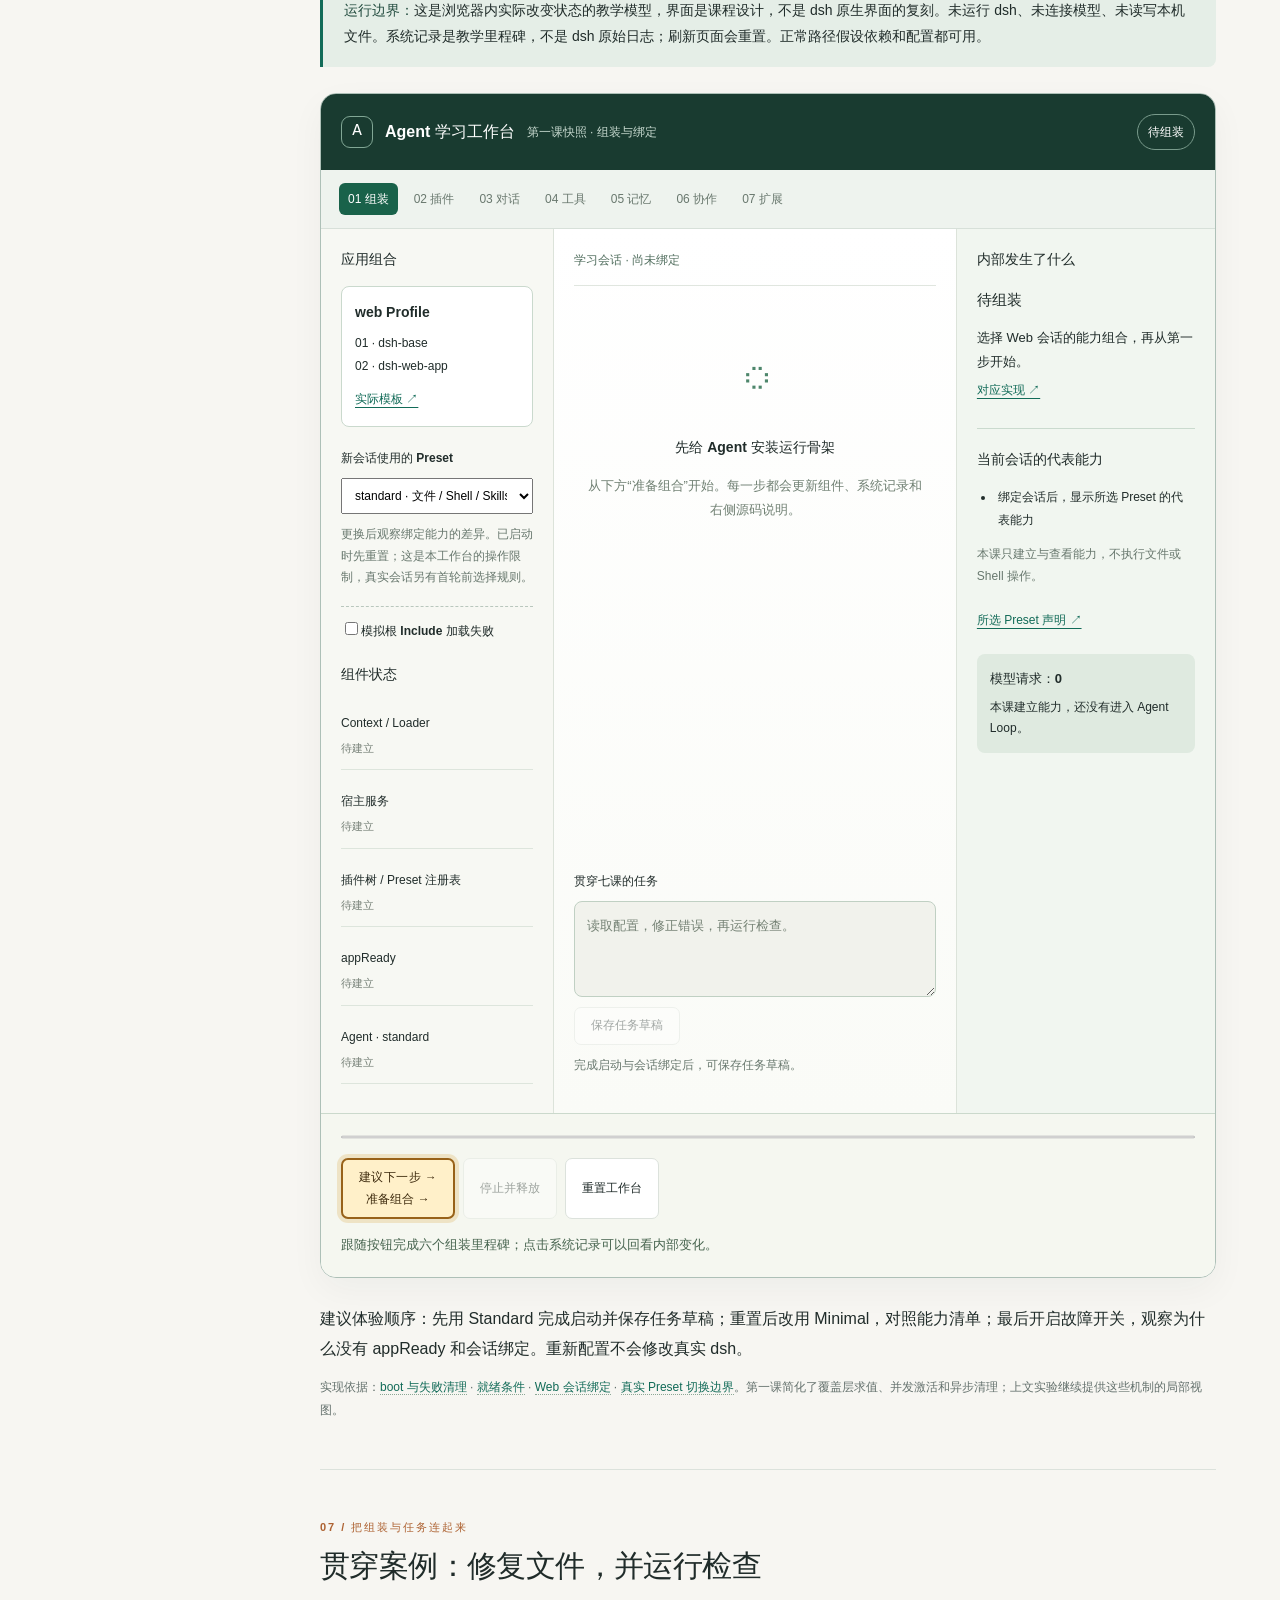
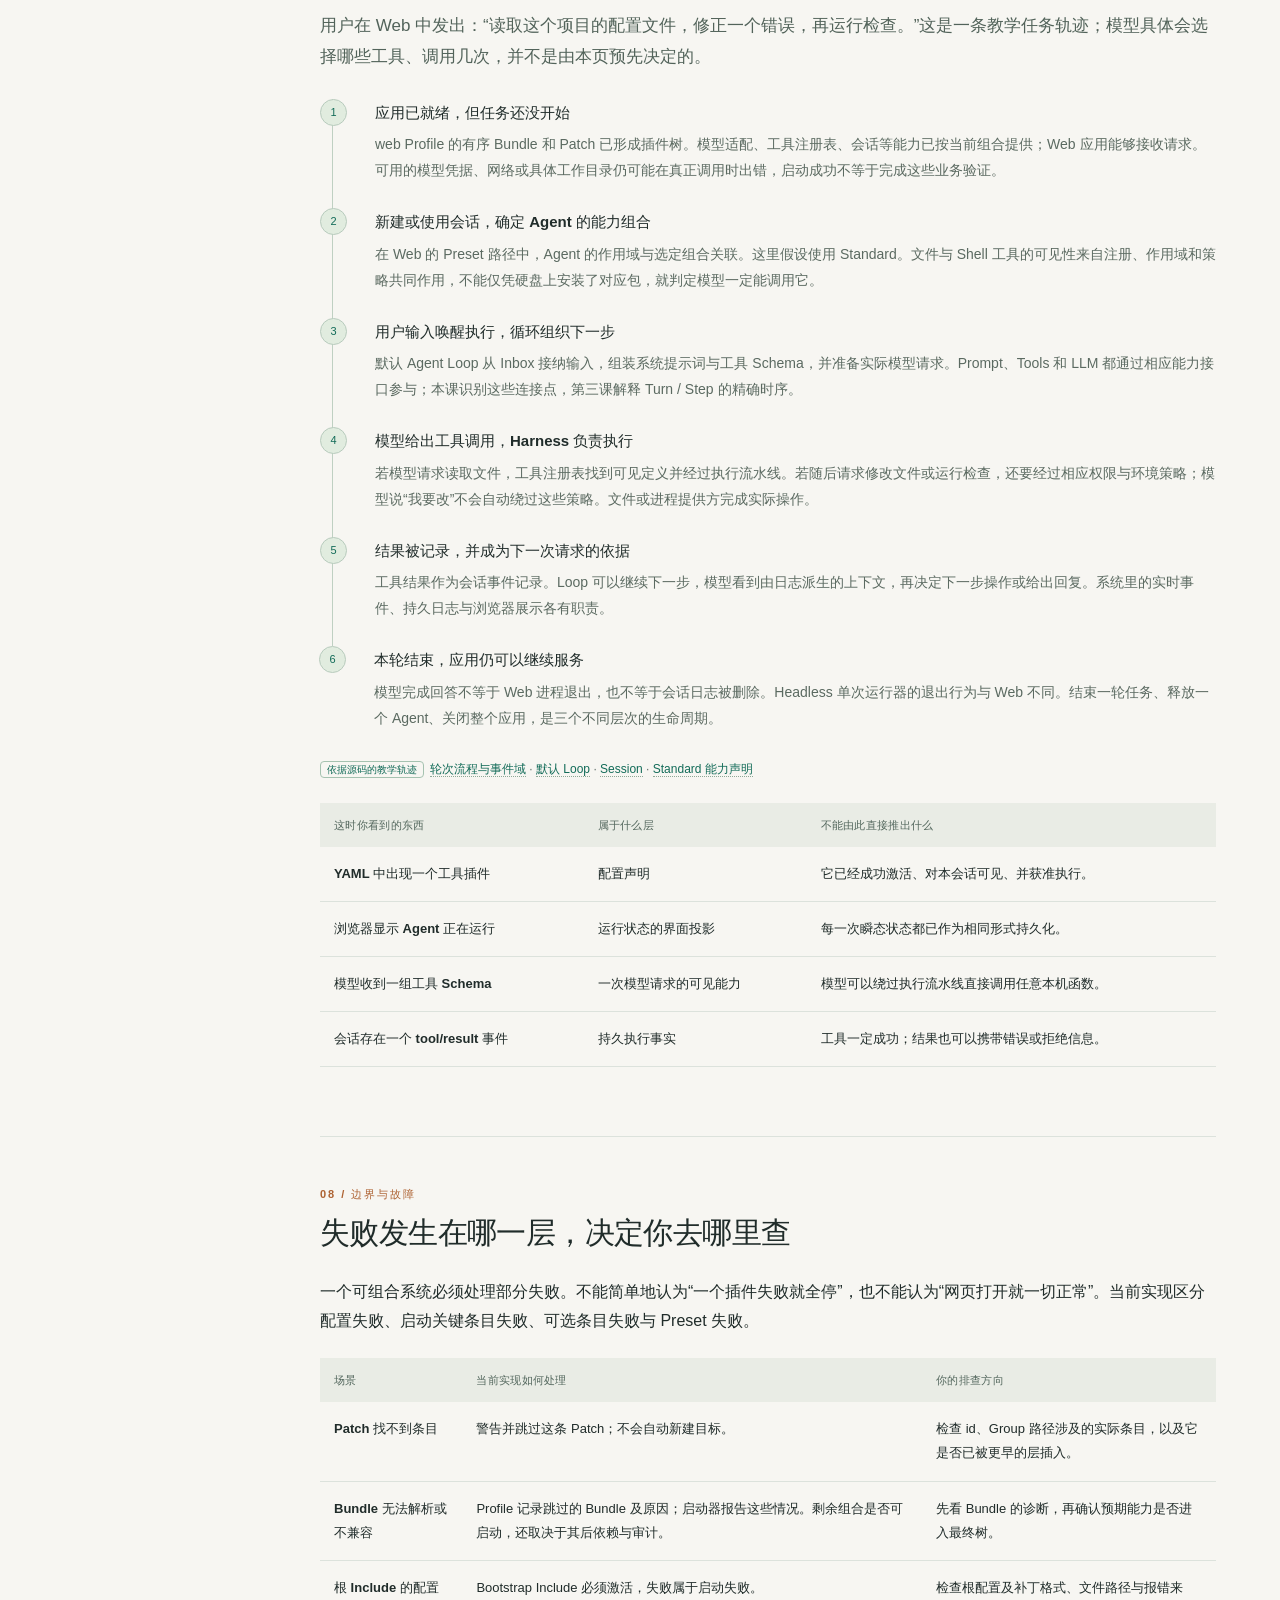
==== commit 492075d6: "Make the interactive lab prominent at the start of every lesson" ====
--- a/lessons/01/index.html
+++ b/lessons/01/index.html
@@ -7,7 +7,7 @@
 <link rel="icon" type="image/svg+xml" href="data:image/svg+xml,%3Csvg xmlns='http://www.w3.org/2000/svg' viewBox='0 0 64 64'%3E%3Crect width='64' height='64' rx='14' fill='%23126b58'/%3E%3Cpath d='M16 17h13v13H16zm19 0h13v13H35zM16 36h13v13H16zm19 0h13v13H35z' fill='%23e5eee7'/%3E%3C/svg%3E">
 <link rel="stylesheet" href="../../assets/course.css"><script src="sources.js" defer></script><script src="../../assets/lesson01-models.js" defer></script><script src="../../assets/lesson01.js" defer></script>
 <link rel="stylesheet" href="../../assets/workbench01.css?v=guided-1"><script src="../../assets/workbench01-model.js" defer></script><script src="../../assets/workbench01.js?v=guided-1" defer></script>
-</head>
+<link rel="stylesheet" href="../../assets/lab-entry.css?v=1"></head>
 <body>
 <a class="skip" href="#main">跳到课程正文</a>
 <aside class="sidebar" aria-label="课程导航">
@@ -23,7 +23,7 @@
 <main class="main" id="main">
 <div class="topline"><span>DSH SOURCE STUDY / 第一课</span><a href="https://github.com/Han2233/dsh-course" target="_blank" rel="noopener">课程仓库 ↗</a></div>
 <header class="hero">
-<div class="eyebrow">01 / Architecture &amp; Composition</div>
+<div class="eyebrow">01 / Architecture &amp; Composition</div><aside class="lab-entry" aria-label="本课交互实验室"><div class="lab-entry-copy"><span class="lab-entry-badge">本课有可操作的 Agent 实验室</span><h2>亲手组装你的第一台 Agent</h2><p>切换 Preset、启动系统，再试一次加载失败。</p><small>组装 · 启动 · 清理 · 浏览器内教学模拟</small></div><div class="lab-entry-action"><a class="lab-entry-button" href="#workbench">立即体验实验室 <span aria-hidden="true">↗</span></a><span>可以先体验，再读源码讲解</span></div></aside>
 <h1>架构地图与启动组装</h1>
 <p class="lead">输入 <code>dsh web</code> 之后，一套能对话、读文件、运行命令的 Agent 系统是怎样被组装出来的？这一课沿真实源码走完这条路径。</p>
 <div class="meta"><span class="pill">深度课 01 / 07</span><span class="pill">源码 0.2.1-alpha.1</span><span class="pill">核查 2026-10-08</span><span class="pill">3 个交互实验 · 7 张机制图解</span></div>
--- a/assets/lab-entry.css
+++ b/assets/lab-entry.css
@@ -0,0 +1,2 @@
+/* A visible invitation before the lesson title; no animation or floating overlay. */
+.lab-entry{display:flex;align-items:center;justify-content:space-between;gap:24px;margin:20px 0 30px;padding:24px 26px;background:#193e33;color:#fff;border:1px solid #315c4d;border-radius:16px;box-shadow:0 8px 22px #193e3314}.lab-entry-badge{display:inline-block;color:#e5eebc;font-size:12px;font-weight:700;letter-spacing:.04em}.hero .lab-entry h2{font-size:23px;line-height:1.4;color:#fff;margin:9px 0 7px;letter-spacing:0}.hero .lab-entry p{font-size:14px;line-height:1.7;color:#e2ebe5;margin:0 0 9px}.lab-entry small{font-size:11px;color:#bcd1c5;line-height:1.6}.lab-entry-action{display:flex;flex-direction:column;gap:10px;align-items:center;flex-shrink:0}.lab-entry .lab-entry-button{display:inline-flex;align-items:center;justify-content:center;gap:18px;padding:14px 18px;background:#f0d47f;color:#203d31;border:2px solid #f0d47f;border-radius:10px;font-size:15px;font-weight:750;text-decoration:none;white-space:nowrap;min-height:48px;box-sizing:border-box}.lab-entry .lab-entry-button:hover{background:#ffe5a0;border-color:#ffe5a0;color:#203d31}.lab-entry .lab-entry-button:focus-visible{outline:3px solid #fff;outline-offset:4px}.lab-entry-action>span{font-size:11px;color:#d2e1d8}.lab-entry-button span{font-size:20px}@media(max-width:1050px){.lab-entry{align-items:flex-start;flex-direction:column;gap:17px}.lab-entry-action{align-items:flex-start;gap:8px}}@media(max-width:600px){.lab-entry{padding:19px;margin:16px 0 24px;gap:14px}.hero .lab-entry h2{font-size:21px}.hero .lab-entry p{font-size:13px}.lab-entry-action{width:100%}.lab-entry .lab-entry-button{width:100%;font-size:14px}.lab-entry-action>span{align-self:center}}@media print{.lab-entry{display:none}}
